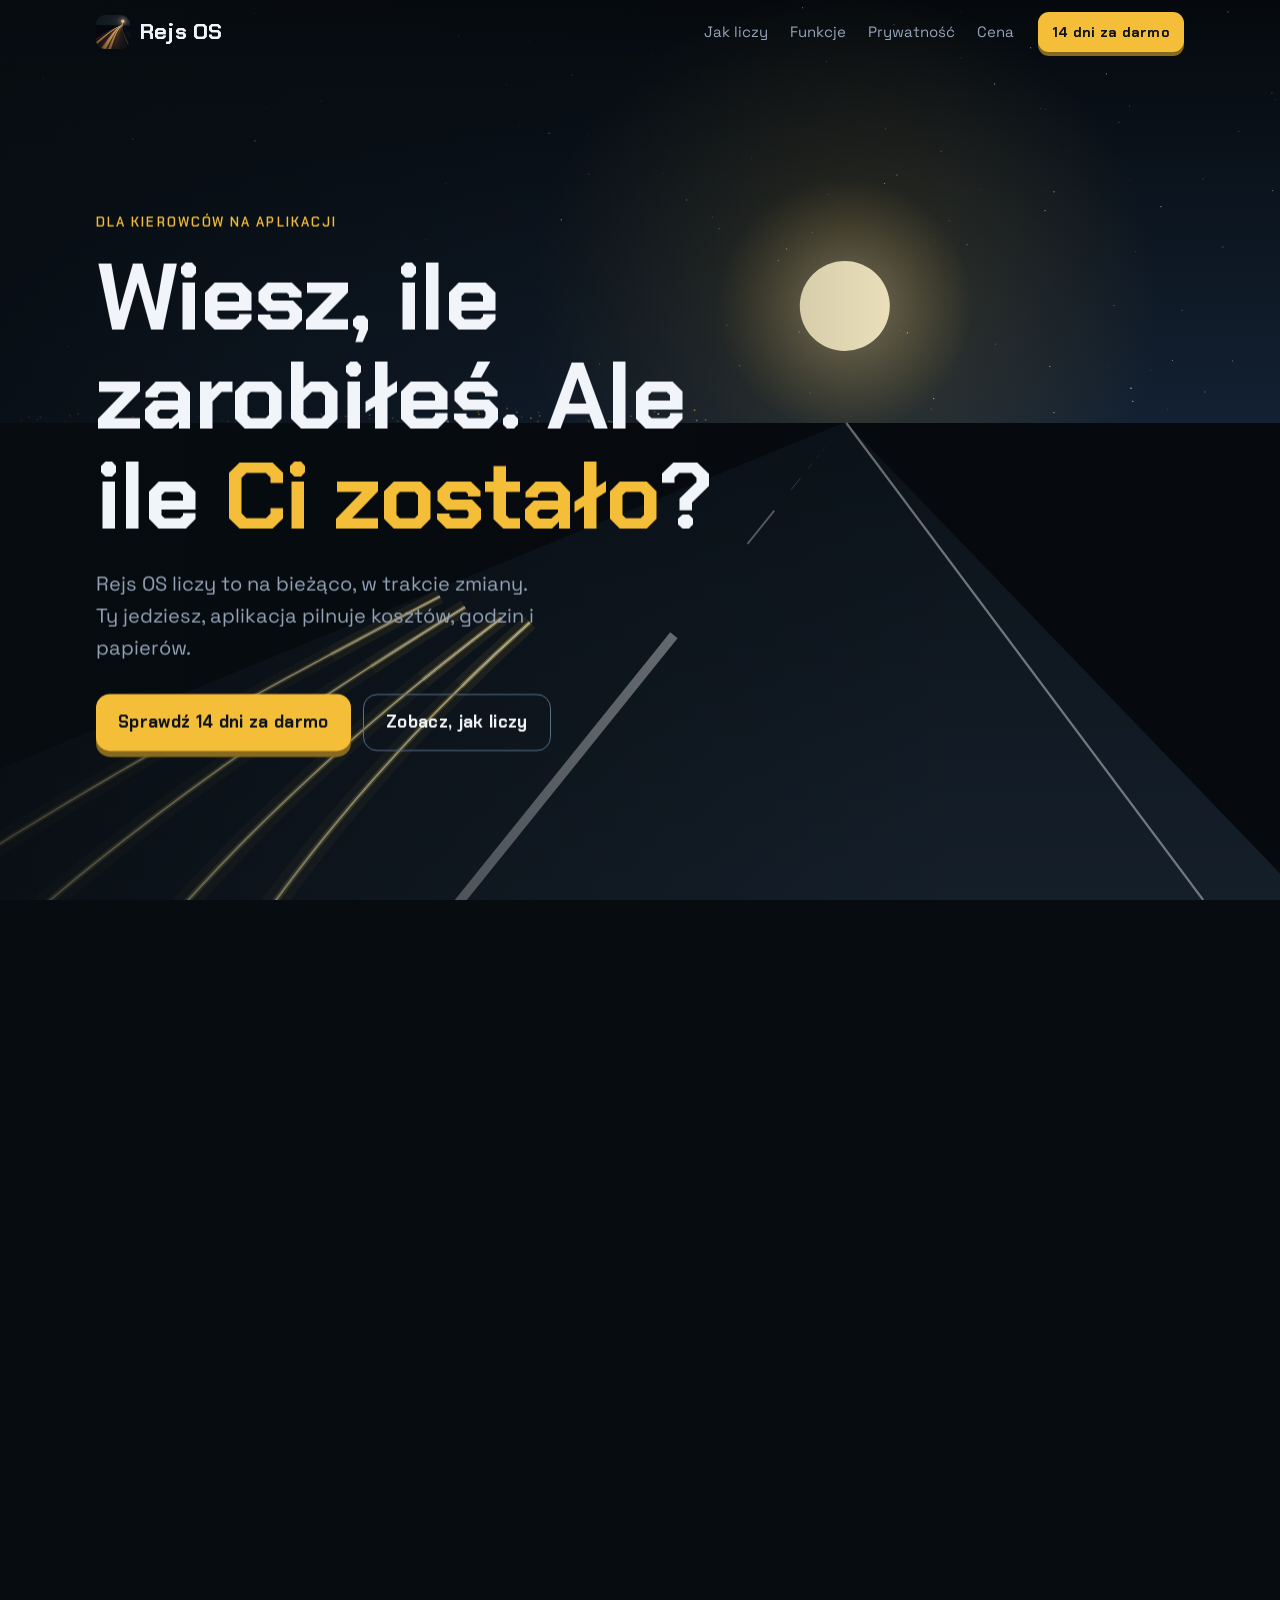
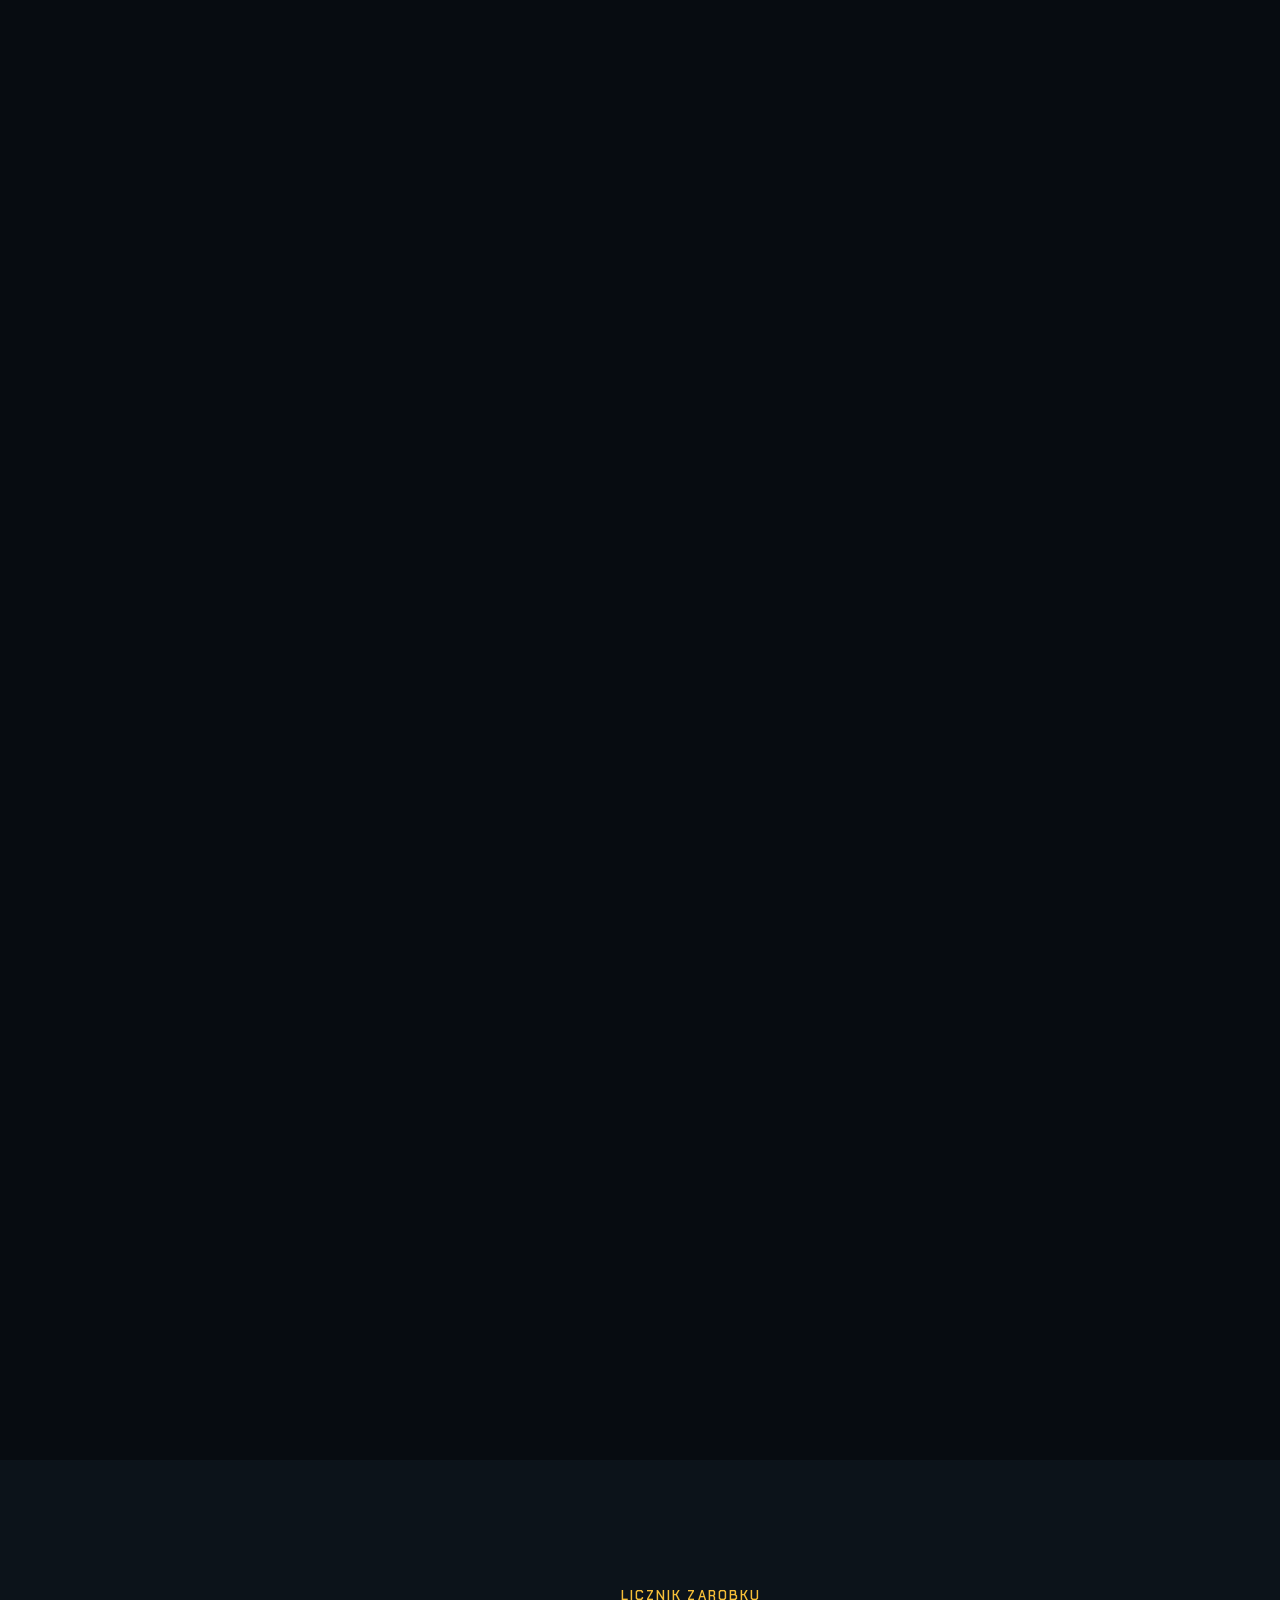
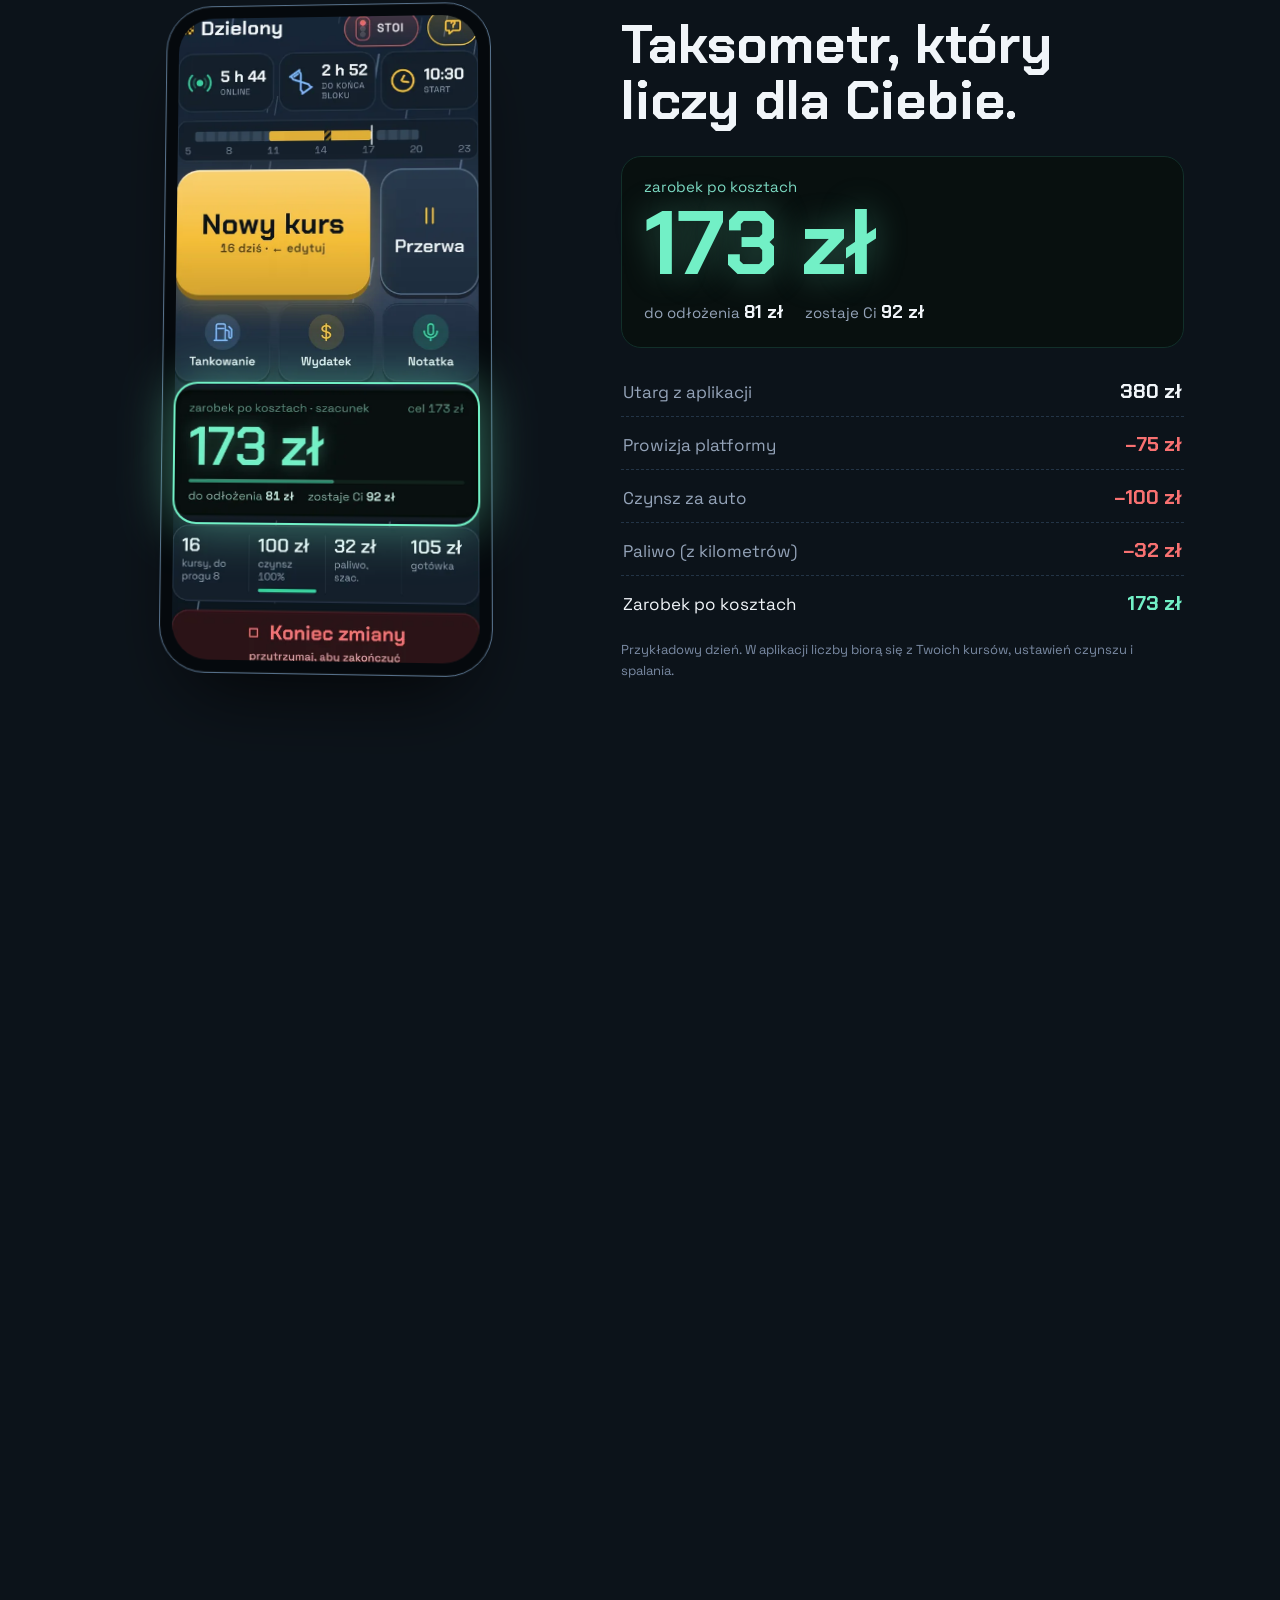
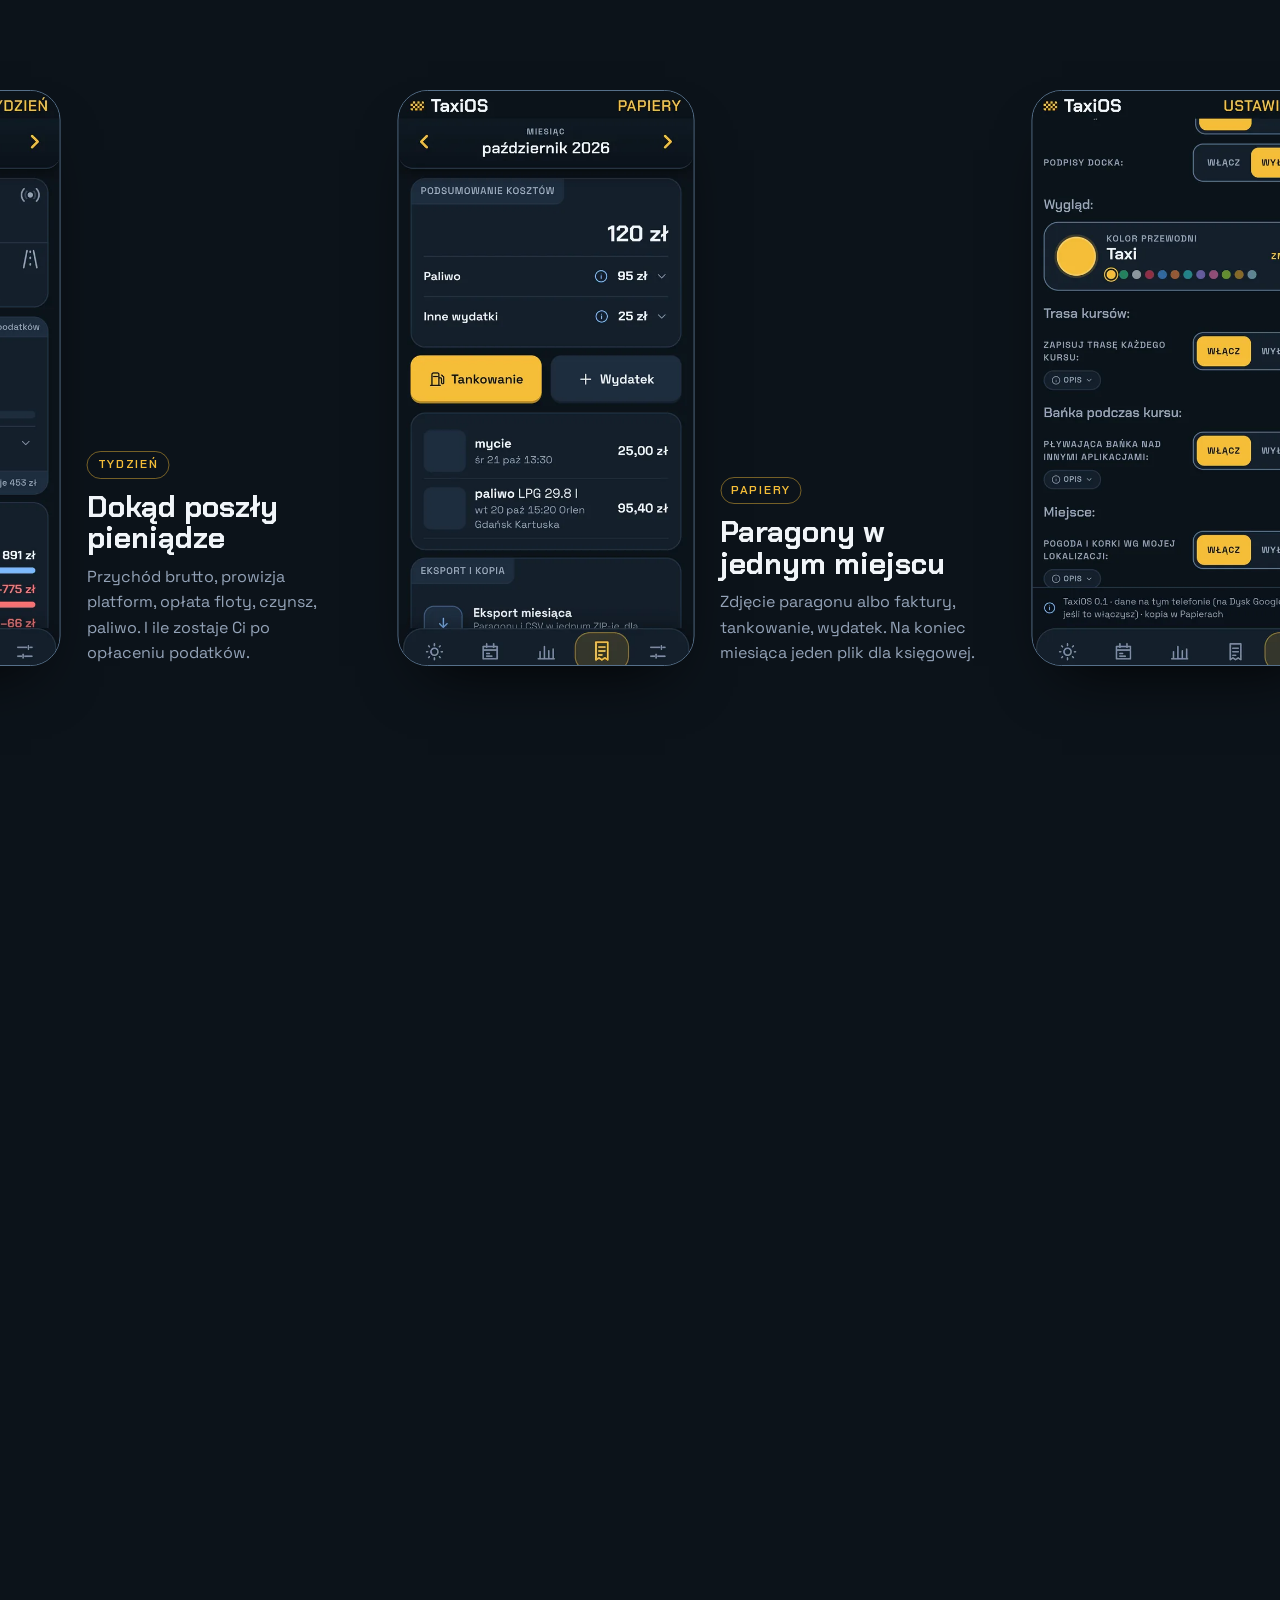
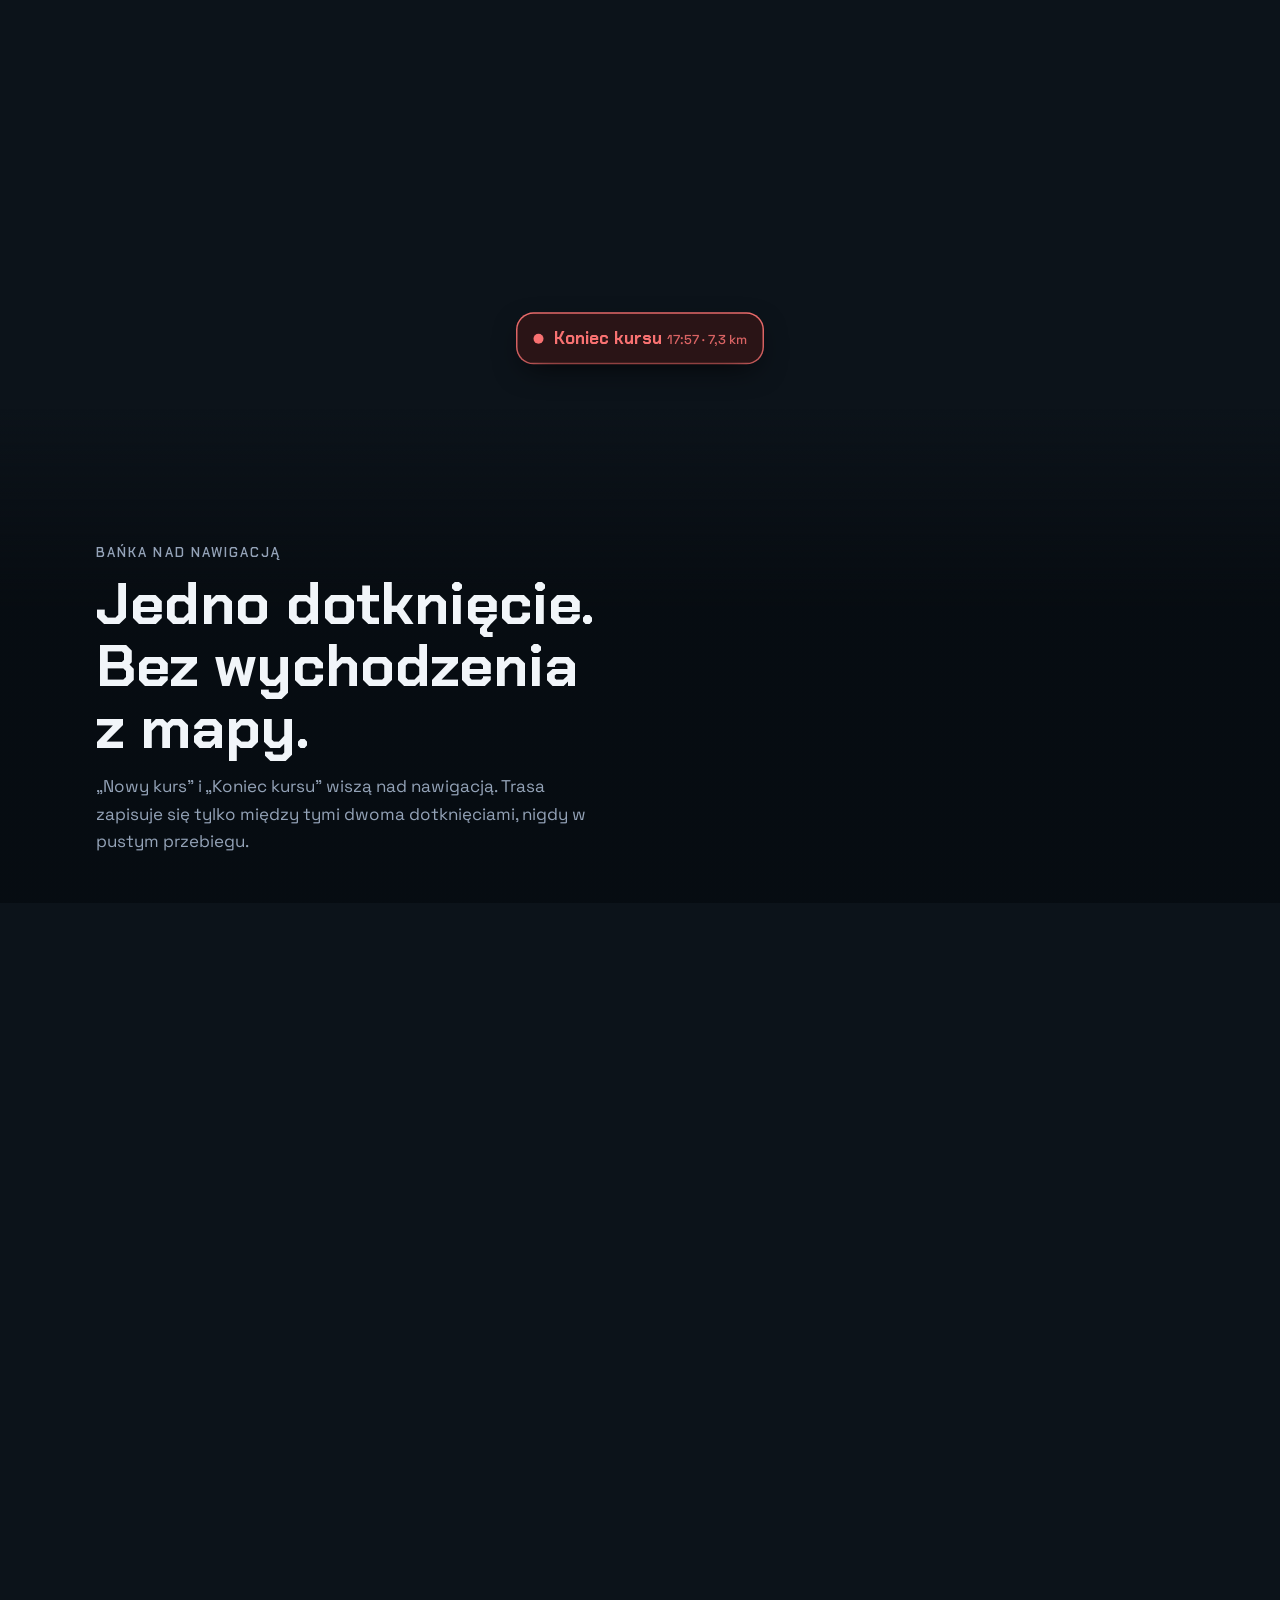
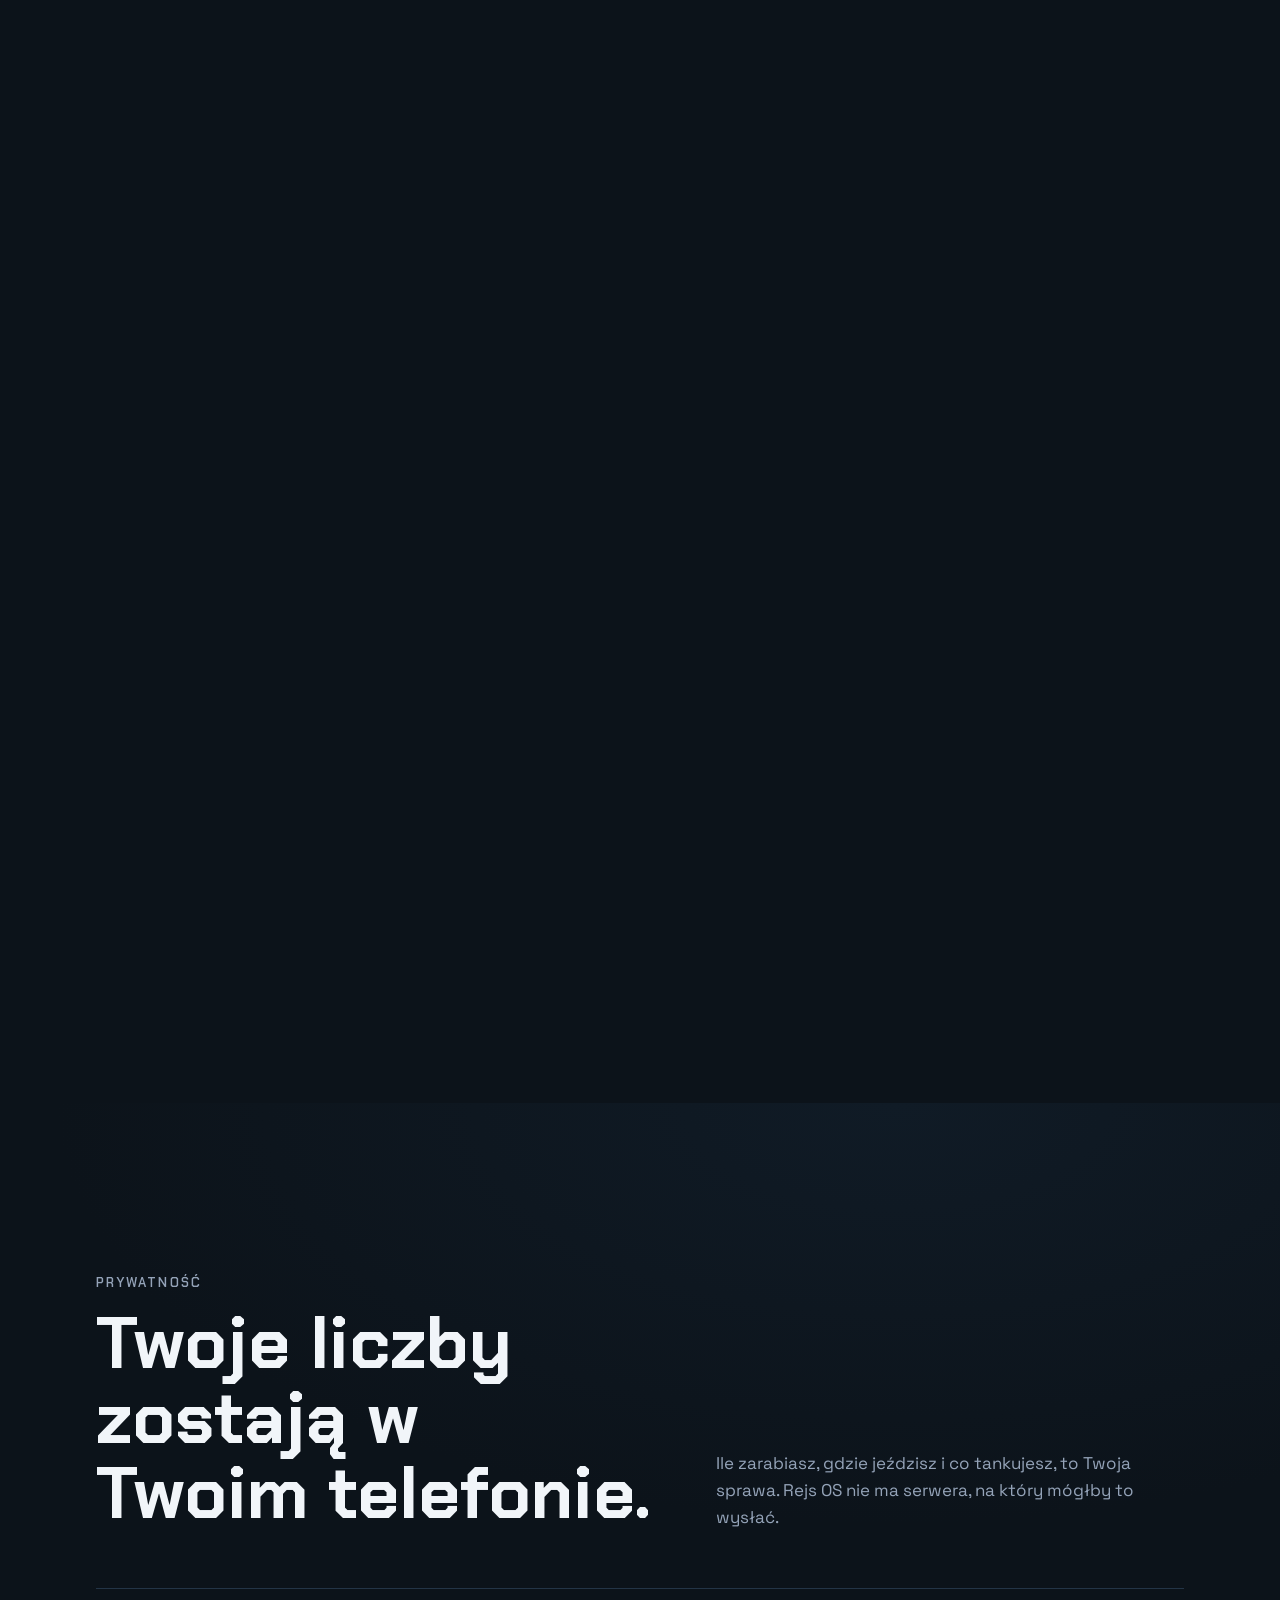
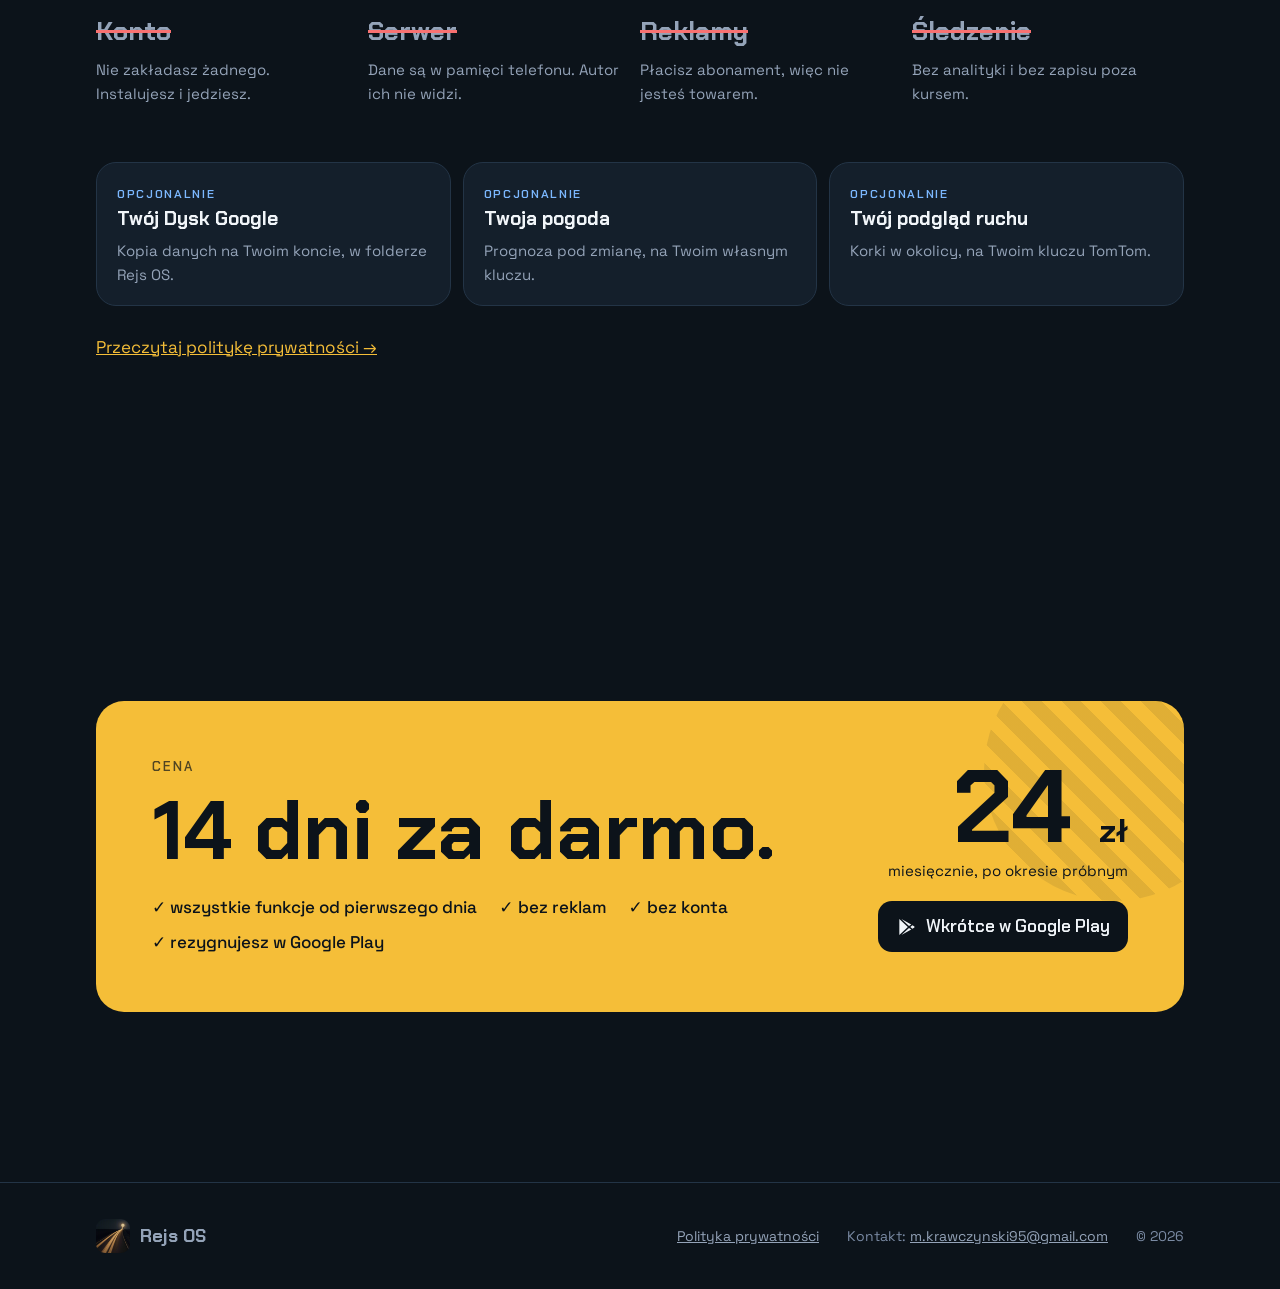
==== index.html @ 2c391b81 "Nazwa: TaxiOS → Rejs OS na stronie i w polityce prywatności (pakiet app.rejsos.notes) Co-Authored-By" ====
<!doctype html>
<html lang="pl">
<head>
  <meta charset="utf-8">
  <meta name="viewport" content="width=device-width, initial-scale=1, viewport-fit=cover">
  <title>Rejs OS — ile naprawdę zostaje kierowcy</title>
  <meta name="description" content="Rejs OS liczy na bieżąco, ile zostaje kierowcy taxi na aplikacji po prowizji, czynszu, paliwie i ZUS. Grafik, papiery i bańka nad nawigacją. Dane zostają na Twoim telefonie.">
  <meta name="theme-color" content="#0c131a">
  <meta property="og:title" content="Rejs OS — ile naprawdę zostaje kierowcy">
  <meta property="og:description" content="Zarobek po kosztach, godziny, czynsz i papiery. Prywatnie, na Twoim telefonie.">
  <meta property="og:image" content="img/icon-512.webp">
  <link rel="icon" href="img/favicon.png" type="image/png">
  <link rel="apple-touch-icon" href="img/icon-180.png">
  <link rel="preconnect" href="https://fonts.googleapis.com">
  <link rel="preconnect" href="https://fonts.gstatic.com" crossorigin>
  <link href="https://fonts.googleapis.com/css2?family=Chakra+Petch:wght@500;600;700&family=Space+Grotesk:wght@400;500;700&display=swap" rel="stylesheet">
  <link rel="stylesheet" href="style.css">
  <script>document.documentElement.classList.add('js'); if (matchMedia('(prefers-reduced-motion: reduce)').matches) document.documentElement.classList.add('rm');</script>
</head>
<body>
  <header class="top" id="top">
    <div class="wrap">
      <a class="brand" href="./"><img src="img/favicon.png" alt="" width="34" height="34">Rejs OS</a>
      <nav aria-label="Sekcje strony">
        <a href="#licznik">Jak liczy</a>
        <a href="#funkcje">Funkcje</a>
        <a href="#prywatnosc">Prywatność</a>
        <a href="#cena">Cena</a>
      </nav>
      <a class="btn small" href="#cena">14 dni za darmo</a>
    </div>
  </header>

  <main>
    <!-- 1. Jazda: nocna droga do księżyca, przewijanie = jazda -->
    <section id="jazda" class="scrolly" data-scene="hero" aria-label="Wstęp">
      <div class="sticky">
        <canvas aria-hidden="true"></canvas>

        <div class="layer" data-range="0 0.24" data-first>
          <div class="wrap">
            <p class="eyebrow">Dla kierowców na aplikacji</p>
            <h1 class="hero-title" style="margin-top:14px">Wiesz, ile zarobiłeś. Ale ile <em>Ci zostało</em>?</h1>
            <p class="hero-sub">Rejs OS liczy to na bieżąco, w trakcie zmiany. Ty jedziesz, aplikacja pilnuje kosztów, godzin i papierów.</p>
            <div class="hero-cta">
              <a class="btn" href="#cena">Sprawdź 14 dni za darmo</a>
              <a class="btn ghost" href="#licznik">Zobacz, jak liczy</a>
            </div>
          </div>
        </div>

        <div class="layer" data-range="0.3 0.62" aria-hidden="true">
          <div class="wrap">
            <p class="costs">
              <span data-k="0">Po <b>prowizji</b>.</span>
              <span data-k="1">Po <b>czynszu</b>.</span>
              <span data-k="2">Po <b>paliwie</b>.</span>
              <span data-k="3">Po <b>ZUS</b>.</span>
            </p>
          </div>
        </div>

        <div class="layer" data-range="0.7 1.2">
          <div class="wrap">
            <p class="eyebrow">Rejs OS</p>
            <h2 class="reveal-title" style="margin-top:14px">Jedna liczba, która się liczy: <em>ile zostaje Tobie.</em></h2>
          </div>
        </div>

        <div class="hero-hint" data-range="-1 0.08" data-first><span>Przewiń i jedź</span><i></i></div>
      </div>
    </section>

    <!-- 2. Licznik: od utargu do „zostaje Ci” -->
    <section id="licznik" class="scrolly" data-scene="meter">
      <div class="sticky">
        <div class="wrap grid">
          <div class="phone" aria-hidden="true">
            <div class="screen"><img src="img/01-dzis-zmiana.webp" alt="" width="540" height="1050" loading="lazy"></div>
            <div class="glow"></div>
          </div>
          <div class="ledger">
            <p class="eyebrow">Licznik zarobku</p>
            <h2>Taksometr, który liczy dla Ciebie.</h2>
            <div class="meter" aria-live="off">
              <div class="lbl" id="meter-lbl">utarg z aplikacji</div>
              <div class="big" id="meter-big">380 zł</div>
              <div class="split" id="meter-split" hidden><span>do odłożenia <b>81 zł</b></span><span>zostaje Ci <b>92 zł</b></span></div>
            </div>
            <ul class="lines">
              <li data-at="0.04"><span>Utarg z aplikacji</span><b>380 zł</b></li>
              <li data-at="0.2" class="minus"><span>Prowizja platformy</span><b>−75 zł</b></li>
              <li data-at="0.36" class="minus"><span>Czynsz za auto</span><b>−100 zł</b></li>
              <li data-at="0.52" class="minus"><span>Paliwo (z kilometrów)</span><b>−32 zł</b></li>
              <li data-at="0.68" class="total"><span>Zarobek po kosztach</span><b>173 zł</b></li>
            </ul>
            <p class="note-ex">Przykładowy dzień. W aplikacji liczby biorą się z Twoich kursów, ustawień czynszu i spalania.</p>
          </div>
        </div>
      </div>
    </section>

    <!-- 3. Funkcje: przewijanie w bok -->
    <section id="funkcje" class="scrolly" data-scene="track">
      <div class="sticky">
        <div class="track">
          <div class="intro">
            <p class="eyebrow">Cały tydzień w kieszeni</p>
            <h2>Zmiana, grafik, papiery. Bez Excela.</h2>
            <p>Duże przyciski, jedna liczba na kafel, ciemny ekran, który nie oślepia nocą. Czytelne w uchwycie w sekundę.</p>
            <p class="arrow">Przewijaj →</p>
          </div>

          <article class="card">
            <div class="shot"><img src="img/02-podsumowanie-dnia.webp" alt="Ekran Podsumowanie dnia: 5:45 h online, 16 kursów, 148 km, zarobek po kosztach 185 zł" width="540" height="1050" loading="lazy"></div>
            <div class="txt">
              <span class="tag">Po zmianie</span>
              <h3>Podsumowanie dnia</h3>
              <p>Godziny online, kursy, kilometry i zarobek po kosztach. Od razu widzisz, ile odłożyć na ZUS i podatek. Asystent może Ci to przeczytać.</p>
            </div>
          </article>

          <article class="card">
            <div class="shot"><img src="img/03-grafik-tygodnia.webp" alt="Ekran Grafik: cel 40,5 godziny online w tygodniu, rozkład zmian" width="540" height="1050" loading="lazy"></div>
            <div class="txt">
              <span class="tag">Plan</span>
              <h3>Grafik pod cel</h3>
              <p>Ustaw, ile godzin online chcesz w tygodniu. Rejs OS ułoży zmiany i przypomni o nich, zanim ruszysz.</p>
            </div>
          </article>

          <article class="card">
            <div class="shot"><img src="img/04-tydzien-finanse.webp" alt="Ekran Tydzień: 4 zmiany, 32 h online, 107 kursów, 796 km, zostaje 585 zł" width="540" height="1050" loading="lazy"></div>
            <div class="txt">
              <span class="tag">Tydzień</span>
              <h3>Dokąd poszły pieniądze</h3>
              <p>Przychód brutto, prowizja platform, opłata floty, czynsz, paliwo. I ile zostaje Ci po opłaceniu podatków.</p>
            </div>
          </article>

          <article class="card">
            <div class="shot"><img src="img/05-papiery.webp" alt="Ekran Papiery: koszty miesiąca, tankowanie i wydatki, eksport miesiąca" width="540" height="1050" loading="lazy"></div>
            <div class="txt">
              <span class="tag">Papiery</span>
              <h3>Paragony w jednym miejscu</h3>
              <p>Zdjęcie paragonu albo faktury, tankowanie, wydatek. Na koniec miesiąca jeden plik dla księgowej.</p>
            </div>
          </article>

          <article class="card">
            <div class="shot"><img src="img/06-ustawienia-kolor.webp" alt="Ekran Ustawienia: wybór koloru przewodniego i opcje trasy" width="540" height="1050" loading="lazy"></div>
            <div class="txt">
              <span class="tag">Twoje auto</span>
              <h3>Ustawione pod Ciebie</h3>
              <p>Kolor przewodni, czynsz, platformy, cel dnia. Każda opcja ma opis, co robi.</p>
            </div>
          </article>
        </div>
      </div>
    </section>

    <!-- 4. Bańka nad nawigacją -->
    <section id="banka" class="scrolly" data-scene="bubble">
      <div class="sticky">
        <canvas aria-hidden="true"></canvas>
        <div class="bubble" id="bubble" aria-hidden="true"><i></i><span id="bubble-t">Nowy kurs</span></div>
        <div class="copy">
          <div class="wrap">
            <p class="eyebrow">Bańka nad nawigacją</p>
            <h2>Jedno dotknięcie. Bez wychodzenia z mapy.</h2>
            <p>„Nowy kurs” i „Koniec kursu” wiszą nad nawigacją. Trasa zapisuje się tylko między tymi dwoma dotknięciami, nigdy w pustym przebiegu.</p>
          </div>
        </div>
      </div>
    </section>

    <!-- 5. Prywatność -->
    <section id="prywatnosc" class="band">
      <div class="wrap">
        <div class="head">
          <div>
            <p class="eyebrow">Prywatność</p>
            <h2>Twoje liczby zostają w Twoim telefonie.</h2>
          </div>
          <p>Ile zarabiasz, gdzie jeździsz i co tankujesz, to Twoja sprawa. Rejs OS nie ma serwera, na który mógłby to wysłać.</p>
        </div>
        <div class="nos">
          <div><b><s>Konto</s></b><span>Nie zakładasz żadnego. Instalujesz i jedziesz.</span></div>
          <div><b><s>Serwer</s></b><span>Dane są w pamięci telefonu. Autor ich nie widzi.</span></div>
          <div><b><s>Reklamy</s></b><span>Płacisz abonament, więc nie jesteś towarem.</span></div>
          <div><b><s>Śledzenie</s></b><span>Bez analityki i bez zapisu poza kursem.</span></div>
        </div>
        <div class="yours">
          <div><span class="k">Opcjonalnie</span><b>Twój Dysk Google</b><span>Kopia danych na Twoim koncie, w folderze Rejs OS.</span></div>
          <div><span class="k">Opcjonalnie</span><b>Twoja pogoda</b><span>Prognoza pod zmianę, na Twoim własnym kluczu.</span></div>
          <div><span class="k">Opcjonalnie</span><b>Twój podgląd ruchu</b><span>Korki w okolicy, na Twoim kluczu TomTom.</span></div>
        </div>
        <p class="more"><a href="polityka-prywatnosci.html">Przeczytaj politykę prywatności →</a></p>
      </div>
    </section>

    <!-- 6. Cena -->
    <section id="cena" class="band">
      <div class="wrap">
        <div class="ticket">
          <div>
            <p class="eyebrow">Cena</p>
            <h2>14 dni za darmo.</h2>
            <ul>
              <li>wszystkie funkcje od pierwszego dnia</li>
              <li>bez reklam</li>
              <li>bez konta</li>
              <li>rezygnujesz w Google Play</li>
            </ul>
          </div>
          <div class="price">
            <div class="p num">24 <small>zł</small></div>
            <div class="s">miesięcznie, po okresie próbnym</div>
            <span class="store" aria-disabled="true"><svg viewBox="0 0 24 24" fill="currentColor" aria-hidden="true"><path d="M4 2.5v19l10.2-9.5zM15.6 13.3 6.5 21.7l11.8-6.8zM18.3 9.1 6.5 2.3l9.1 8.4zM19.6 9.9l-2.4 2.1 2.4 2.1 2.1-1.2c.6-.4.6-1.4 0-1.8z"/></svg>Wkrótce w Google Play</span>
          </div>
        </div>
      </div>
    </section>
  </main>

  <footer class="foot" id="kontakt">
    <div class="wrap">
      <a class="brand" href="./"><img src="img/favicon.png" alt="" width="28" height="28">Rejs OS</a>
      <a href="polityka-prywatnosci.html">Polityka prywatności</a>
      <span>Kontakt: <a href="mailto:m.krawczynski95@gmail.com">m.krawczynski95@gmail.com</a></span>
      <span>© 2026</span>
    </div>
  </footer>

  <script src="main.js" defer></script>
</body>
</html>
---- style.css ----
/* Układ: nocna jazda. Sekcje „przypięte” (sticky) i sterowane przewijaniem, jedna kolumna treści 1120 px.
   Kolory i kroje z systemu aplikacji (DESIGN.md w repo Rejs OS). Strona celowo tylko ciemna. */
:root {
  --bg: #0c131a;
  --bg-deep: #070c11;
  --surface: #141f2b;
  --surface-2: #1d2c3d;
  --line: #233446;
  --line-strong: #56708a;
  --text: #f1f5f9;
  --muted: #94a3b8;
  --faint: #7a8aa3;
  --sign: #f5be38;
  --sign-ink: #0c131a;
  --meter: #72f0c6;
  --meter-bg: #08100f;
  --green: #34d399;
  --red: #f87171;
  --blue: #7cb8ff;
  --display: 'Chakra Petch', 'Barlow Condensed', system-ui, sans-serif;
  --body: 'Space Grotesk', system-ui, sans-serif;
  --radius: 20px;
  --max: 1120px;
  --gutter-l: max(16px, env(safe-area-inset-left, 0px));
  --gutter-r: max(16px, env(safe-area-inset-right, 0px));
  color-scheme: dark;
}

* { box-sizing: border-box; }
html { -webkit-text-size-adjust: 100%; }
body {
  margin: 0;
  background: var(--bg);
  color: var(--text);
  font-family: var(--body);
  font-size: 17px;
  line-height: 1.6;
  overflow-x: hidden;
  overflow-x: clip;
}
img { max-width: 100%; display: block; }
[hidden] { display: none !important; }
a { color: var(--sign); }
:focus-visible { outline: 2px solid var(--sign); outline-offset: 3px; border-radius: 6px; }
h1, h2, h3 { font-family: var(--display); line-height: 1.05; text-wrap: balance; margin: 0; }
p { margin: 0; }
.wrap { max-width: var(--max); margin: 0 auto; padding-left: var(--gutter-l); padding-right: var(--gutter-r); }
.eyebrow {
  font-family: var(--display); font-weight: 600; font-size: 13px;
  letter-spacing: 0.16em; text-transform: uppercase; color: var(--sign);
}
.num { font-variant-numeric: tabular-nums; }

/* ---------- Nagłówek ---------- */
body::before { content: ""; position: fixed; inset: 0 0 auto; height: env(safe-area-inset-top, 0px); z-index: 60; background: var(--bg); }
.top {
  position: fixed; top: env(safe-area-inset-top, 0px); left: 0; right: 0; z-index: 50;
  transition: background .3s, border-color .3s;
  border-bottom: 1px solid transparent;
}
.top.solid { background: color-mix(in srgb, var(--bg) 88%, transparent); backdrop-filter: blur(12px); -webkit-backdrop-filter: blur(12px); border-color: var(--line); }
.top .wrap { display: flex; align-items: center; gap: 24px; height: 64px; }
.brand { display: flex; align-items: center; gap: 10px; color: var(--text); text-decoration: none; font-family: var(--display); font-weight: 700; font-size: 22px; letter-spacing: 0.01em; }
.brand img { width: 34px; height: 34px; border-radius: 9px; }
.top nav { display: flex; gap: 22px; margin-left: auto; }
.top nav a { color: var(--muted); text-decoration: none; font-size: 15px; }
.top nav a:hover { color: var(--text); }
.btn {
  display: inline-flex; align-items: center; gap: 10px;
  font-family: var(--display); font-weight: 700; font-size: 17px; letter-spacing: 0.02em;
  background: var(--sign); color: var(--sign-ink); text-decoration: none;
  padding: 14px 22px; border-radius: 14px; border: 0;
  box-shadow: 0 6px 0 color-mix(in srgb, var(--sign) 55%, black);
  transition: transform .15s, box-shadow .15s;
}
.btn:hover { transform: translateY(2px); box-shadow: 0 4px 0 color-mix(in srgb, var(--sign) 55%, black); }
.btn.ghost { background: transparent; color: var(--text); border: 1.5px solid var(--line-strong); box-shadow: none; }
.btn.small { font-size: 14px; padding: 9px 14px; border-radius: 11px; box-shadow: 0 4px 0 color-mix(in srgb, var(--sign) 55%, black); }
.btn .play { width: 18px; height: 18px; }
@media (max-width: 760px) { .top nav { display: none; } .top .btn { margin-left: auto; } }

/* ---------- Silnik przewijania ---------- */
.scrolly { position: relative; }
.sticky { position: sticky; top: 0; height: 100vh; height: 100svh; overflow: hidden; }
.js [data-range] { opacity: var(--o, 0); transform: translateY(calc((1 - var(--o, 0)) * 24px)); will-change: opacity, transform; }
.js [data-range][data-first] { --o: 1; }

/* ---------- 1. Jazda (hero) ---------- */
#jazda { height: 340vh; background: var(--bg-deep); }
#jazda canvas { position: absolute; inset: 0; width: 100%; height: 100%; }
#jazda .layer {
  position: absolute; left: 0; right: 0; top: 0; bottom: 0;
  display: flex; flex-direction: column; justify-content: center;
  padding-top: 64px;
}
#jazda .layer .wrap { width: 100%; }
.hero-title { font-size: clamp(44px, 7.4vw, 104px); font-weight: 700; letter-spacing: -0.01em; max-width: 11ch; }
.hero-title em { font-style: normal; color: var(--sign); }
.hero-sub { margin-top: 22px; font-size: clamp(17px, 1.6vw, 20px); color: var(--muted); max-width: 34ch; }
.hero-cta { margin-top: 30px; display: flex; flex-wrap: wrap; gap: 12px; }
.hero-hint { position: absolute; left: 50%; bottom: calc(22px + env(safe-area-inset-bottom, 0px)); transform: translateX(-50%); color: var(--faint); font-size: 13px; letter-spacing: .14em; text-transform: uppercase; display: flex; flex-direction: column; align-items: center; gap: 8px; }
.hero-hint i { width: 1.5px; height: 34px; background: linear-gradient(var(--sign), transparent); animation: drip 1.8s ease-in-out infinite; }
@keyframes drip { 0% { transform: scaleY(0); transform-origin: top; } 50% { transform: scaleY(1); transform-origin: top; } 51% { transform-origin: bottom; } 100% { transform: scaleY(0); transform-origin: bottom; } }
.costs { display: flex; flex-direction: column; gap: 4px; font-size: clamp(38px, 6.4vw, 88px); font-weight: 700; }
.costs span { display: block; opacity: var(--o, 0); transform: translateX(calc((1 - var(--o, 0)) * -40px)); }
.costs span b { color: var(--sign); font-weight: 700; }
.reveal-title { font-size: clamp(40px, 6vw, 84px); max-width: 13ch; }
.reveal-title em { font-style: normal; color: var(--meter); }

/* ---------- 2. Licznik ---------- */
#licznik { height: 360vh; }
#licznik .sticky { display: flex; align-items: center; }
#licznik .grid { display: grid; grid-template-columns: minmax(0, 0.9fr) minmax(0, 1.1fr); gap: clamp(24px, 5vw, 72px); align-items: center; width: 100%; padding-top: 48px; }
.phone {
  --rot: -16deg;
  position: relative; width: min(330px, 100%); margin-inline: auto;
  aspect-ratio: 540 / 1100; max-height: 78vh; max-height: 78svh;
  border-radius: 46px; padding: 12px; background: #05090d;
  border: 1.5px solid var(--line-strong);
  box-shadow: 0 40px 80px -30px rgba(0,0,0,.8), inset 0 0 0 1px rgba(255,255,255,.04);
  transform: perspective(1400px) rotateY(var(--rot)) rotateX(4deg);
}
.phone .screen { position: relative; height: 100%; border-radius: 36px; overflow: hidden; background: var(--bg); }
.phone .screen img { width: 100%; height: 100%; object-fit: cover; object-position: top; }
.phone .glow { position: absolute; left: 4%; right: 4%; top: 57.5%; height: 20.5%; border-radius: 22px; box-shadow: 0 0 0 2px var(--meter), 0 0 50px 4px rgba(114,240,198,.45); opacity: var(--g, 0); }
.ledger h2 { font-size: clamp(32px, 4.2vw, 54px); margin-top: 10px; }
.meter {
  margin-top: 26px; background: var(--meter-bg); border: 1.5px solid #12302a; border-radius: var(--radius);
  padding: 18px 22px 20px;
}
.meter .lbl { font-size: 15px; color: color-mix(in srgb, var(--meter) 70%, var(--muted)); min-height: 1.6em; }
.meter .big { font-family: var(--display); font-weight: 700; font-size: clamp(56px, 7vw, 92px); line-height: 1; color: var(--text); font-variant-numeric: tabular-nums; transition: color .4s, text-shadow .4s; }
.meter .big.done { color: var(--meter); text-shadow: 0 0 34px rgba(114,240,198,.35); }
.meter .split { display: flex; gap: 22px; flex-wrap: wrap; margin-top: 10px; font-size: 15px; color: var(--muted); }
.meter .split b { color: var(--text); font-family: var(--display); font-size: 18px; }
.lines { list-style: none; margin: 18px 0 0; padding: 0; display: grid; gap: 2px; }
.lines li {
  display: flex; justify-content: space-between; gap: 16px; align-items: baseline;
  padding: 9px 2px; border-bottom: 1px dashed var(--line);
  opacity: .22; transition: opacity .35s, transform .35s; transform: translateX(-6px);
}
.lines li.on { opacity: 1; transform: none; }
.lines li span { color: var(--muted); }
.lines li b { font-family: var(--display); font-size: 20px; font-variant-numeric: tabular-nums; white-space: nowrap; }
.lines li.minus b { color: var(--red); }
.lines li.total { border-bottom: 0; }
.lines li.total b { color: var(--meter); }
.lines li.total span { color: var(--text); }
.note-ex { margin-top: 12px; font-size: 13px; color: var(--faint); }
@media (max-width: 760px) {
  #licznik .grid { grid-template-columns: 1fr; padding-top: 72px; }
  #licznik .phone { display: none; }
  .meter .big { font-size: 60px; }
  .lines li { padding: 6px 2px; }
  .lines li b { font-size: 17px; }
}

/* ---------- 3. Funkcje (poziomo) ---------- */
#funkcje .sticky { display: flex; align-items: center; }
.track { display: flex; gap: clamp(28px, 4vw, 64px); align-items: center; padding-left: var(--gutter-l); padding-right: 12vw; will-change: transform; padding-top: 56px; }
.intro { flex: 0 0 auto; width: min(420px, 82vw); padding-left: max(0px, calc((100vw - var(--max)) / 2)); box-sizing: content-box; }
.intro h2 { font-size: clamp(40px, 5vw, 68px); margin-top: 12px; }
.intro p { margin-top: 18px; color: var(--muted); max-width: 32ch; }
.intro .arrow { margin-top: 26px; color: var(--sign); font-family: var(--display); font-weight: 600; letter-spacing: .1em; text-transform: uppercase; font-size: 13px; }
.card { flex: 0 0 auto; display: grid; grid-template-columns: auto minmax(0, 260px); gap: 26px; align-items: end; }
.card .shot { height: min(64vh, 600px); height: min(64svh, calc(100svh - 170px), 600px); aspect-ratio: 540 / 1050; border-radius: 30px; border: 1.5px solid var(--line-strong); overflow: hidden; background: var(--bg); box-shadow: 0 30px 60px -30px rgba(0,0,0,.9); }
.card .shot img { width: 100%; height: 100%; object-fit: cover; }
.card h3 { font-size: 30px; }
.card p { margin-top: 10px; color: var(--muted); font-size: 16px; }
.card .tag { display: inline-block; margin-bottom: 12px; font-size: 12px; letter-spacing: .14em; text-transform: uppercase; color: var(--sign); border: 1px solid color-mix(in srgb, var(--sign) 45%, transparent); padding: 3px 10px; border-radius: 99px; font-family: var(--display); font-weight: 600; }
@media (max-width: 760px) {
  .card { grid-template-columns: 1fr; gap: 14px; align-items: start; }
  .card .shot { height: min(calc(100vh - 330px), 460px); height: min(calc(100svh - 330px), 460px); }
  .track { padding-top: 64px; }
  .card .tag { margin-bottom: 8px; }
  .card .txt { width: min(300px, 78vw); }
  .card h3 { font-size: 24px; }
  .card p { font-size: 15px; line-height: 1.5; margin-top: 6px; }
}

/* ---------- 4. Bańka ---------- */
#banka { height: 300vh; }
#banka canvas { position: absolute; inset: 0; width: 100%; height: 100%; }
#banka .copy { position: absolute; left: 0; right: 0; bottom: 0; padding-bottom: calc(48px + env(safe-area-inset-bottom, 0px)); background: linear-gradient(transparent, rgba(7,12,17,.92) 40%); padding-top: 120px; }
#banka h2 { font-size: clamp(36px, 4.6vw, 64px); margin-top: 10px; max-width: 14ch; }
#banka .copy p { margin-top: 14px; color: var(--muted); max-width: 46ch; }
.bubble {
  position: absolute; z-index: 2; left: var(--bx, 60%); top: var(--by, 30%);
  transform: translate(-50%, -100%) translateY(-18px);
  display: flex; align-items: center; gap: 10px;
  font-family: var(--display); font-weight: 700; font-size: 17px; white-space: nowrap;
  padding: 11px 16px; border-radius: 16px;
  background: var(--sign); color: var(--sign-ink);
  box-shadow: 0 10px 30px -8px rgba(0,0,0,.8), 0 0 0 6px rgba(245,190,56,.18);
  transition: background .3s, color .3s, box-shadow .3s;
}
.bubble i { width: 10px; height: 10px; border-radius: 3px; background: currentColor; }
.bubble.live { background: #2a1416; color: var(--red); box-shadow: 0 10px 30px -8px rgba(0,0,0,.8), 0 0 0 1.5px var(--red); }
.bubble.live i { border-radius: 50%; animation: blink 1.2s steps(2) infinite; }
.bubble.saved { background: var(--surface-2); color: var(--meter); box-shadow: 0 10px 30px -8px rgba(0,0,0,.8), 0 0 0 1.5px var(--meter); }
.bubble.saved i { border-radius: 50%; }
.bubble small { font-family: var(--body); font-weight: 500; font-size: 13px; opacity: .85; }
@keyframes blink { 50% { opacity: .2; } }

/* ---------- 5. Prywatność ---------- */
.band { padding-block: clamp(90px, 14vw, 170px); }
#prywatnosc { background: radial-gradient(1200px 600px at 70% 0%, #101b26, var(--bg) 70%); }
#prywatnosc .head { display: grid; grid-template-columns: minmax(0, 1.1fr) minmax(0, 0.9fr); gap: 48px; align-items: end; }
#prywatnosc h2 { font-size: clamp(40px, 5.6vw, 76px); margin-top: 12px; }
#prywatnosc .head p { color: var(--muted); }
.nos { margin-top: 56px; display: grid; grid-template-columns: repeat(4, minmax(0, 1fr)); border-top: 1.5px solid var(--line); }
.nos div { padding: 22px 18px 0 0; }
.nos b { display: block; font-family: var(--display); font-size: 26px; }
.nos b s { text-decoration-color: var(--red); text-decoration-thickness: 3px; color: var(--muted); }
.nos span { display: block; margin-top: 6px; color: var(--muted); font-size: 15px; }
.yours { margin-top: 56px; display: grid; grid-template-columns: repeat(3, minmax(0, 1fr)); gap: 12px; }
.yours div { background: var(--surface); border: 1.5px solid var(--line); border-radius: var(--radius); padding: 18px 20px; }
.yours b { font-family: var(--display); font-size: 19px; }
.yours span { display: block; margin-top: 4px; font-size: 15px; color: var(--muted); }
.yours .k { font-size: 12px; letter-spacing: .14em; text-transform: uppercase; color: var(--blue); font-family: var(--display); font-weight: 600; }
.more { margin-top: 28px; }
@media (max-width: 860px) {
  #prywatnosc .head { grid-template-columns: 1fr; gap: 18px; }
  .nos { grid-template-columns: repeat(2, minmax(0, 1fr)); }
  .yours { grid-template-columns: 1fr; }
}

/* ---------- 6. Cena ---------- */
#cena .ticket {
  position: relative; display: grid; grid-template-columns: minmax(0, 1fr) auto; gap: 40px; align-items: center;
  background: var(--sign); color: var(--sign-ink); border-radius: 28px; padding: clamp(28px, 5vw, 56px);
  overflow: hidden;
}
#cena .ticket::after { content: ""; position: absolute; right: -60px; top: -60px; width: 260px; height: 260px; background: repeating-linear-gradient(45deg, rgba(12,19,26,.09) 0 14px, transparent 14px 28px); border-radius: 50%; }
#cena .eyebrow { color: var(--sign-ink); opacity: .7; }
#cena h2 { font-size: clamp(44px, 6.4vw, 92px); margin-top: 10px; }
#cena ul { margin: 20px 0 0; padding: 0; list-style: none; display: flex; flex-wrap: wrap; gap: 8px 22px; font-weight: 500; }
#cena li::before { content: "✓ "; font-weight: 700; }
.price { text-align: right; position: relative; z-index: 1; }
.price .p { font-family: var(--display); font-weight: 700; font-size: clamp(64px, 8vw, 110px); line-height: .9; }
.price .p small { font-size: .32em; }
.price .s { font-size: 15px; margin-top: 6px; }
.store { margin-top: 18px; display: inline-flex; align-items: center; gap: 10px; background: var(--sign-ink); color: var(--text); padding: 12px 18px; border-radius: 14px; font-family: var(--display); font-weight: 600; text-decoration: none; }
.store svg { width: 20px; height: 20px; }
@media (max-width: 760px) {
  #cena .ticket { grid-template-columns: 1fr; gap: 24px; }
  .price { text-align: left; }
}

/* ---------- Stopka ---------- */
.foot { border-top: 1.5px solid var(--line); padding-block: 36px calc(36px + env(safe-area-inset-bottom, 0px)); color: var(--faint); font-size: 14px; }
.foot .wrap { display: flex; flex-wrap: wrap; gap: 12px 28px; align-items: center; }
.foot a { color: var(--muted); }
.foot .brand { font-size: 18px; margin-right: auto; }

/* ---------- Polityka prywatności (dokument) ---------- */
.doc { max-width: 760px; margin: 0 auto; padding-block: 120px 80px; padding-left: var(--gutter-l); padding-right: var(--gutter-r); }
.doc h1 { font-size: clamp(34px, 5vw, 52px); }
.doc h2 { font-size: 26px; margin: 48px 0 12px; color: var(--text); }
.doc p, .doc li { color: #cfd8e3; }
.doc p + p { margin-top: 12px; }
.doc .meta { margin-top: 14px; color: var(--muted); font-size: 15px; }
.doc .toc { margin-top: 28px; background: var(--surface); border: 1.5px solid var(--line); border-radius: var(--radius); padding: 18px 22px; }
.doc .toc ol { margin: 8px 0 0; padding-left: 22px; columns: 2; column-gap: 32px; }
.doc .note { background: var(--surface); border-left: 3px solid var(--sign); border-radius: 0 14px 14px 0; padding: 14px 18px; margin: 16px 0; }
.doc ul, .doc ol { padding-left: 22px; }
.doc li { margin: 6px 0; }
.doc code { font-size: .9em; background: var(--surface-2); padding: 1px 6px; border-radius: 6px; }
.doc .tbl { overflow-x: auto; margin: 16px 0; }
.doc table { border-collapse: collapse; width: 100%; font-size: 15px; min-width: 520px; }
.doc th, .doc td { text-align: left; vertical-align: top; padding: 10px 12px; border-bottom: 1px solid var(--line); }
.doc th { font-family: var(--display); color: var(--muted); font-weight: 600; letter-spacing: .04em; }
@media (max-width: 640px) { .doc .toc ol { columns: 1; } }

/* ---------- Mniej ruchu ---------- */
@media (prefers-reduced-motion: reduce) {
  * { animation: none !important; transition: none !important; }
}
.rm #jazda, .rm #licznik, .rm #banka { height: auto; }
.rm .sticky { position: relative; height: auto; min-height: 100svh; }
.rm #funkcje .sticky { min-height: 0; overflow-x: auto; padding-block: 60px; }
.rm #funkcje { height: auto !important; }
.rm .track { transform: none !important; }
.rm #jazda .layer { position: relative; min-height: 70svh; }
.rm [data-range], .rm .costs span { --o: 1 !important; }
.rm .lines li { opacity: 1; transform: none; }
.rm .hero-hint { display: none; }
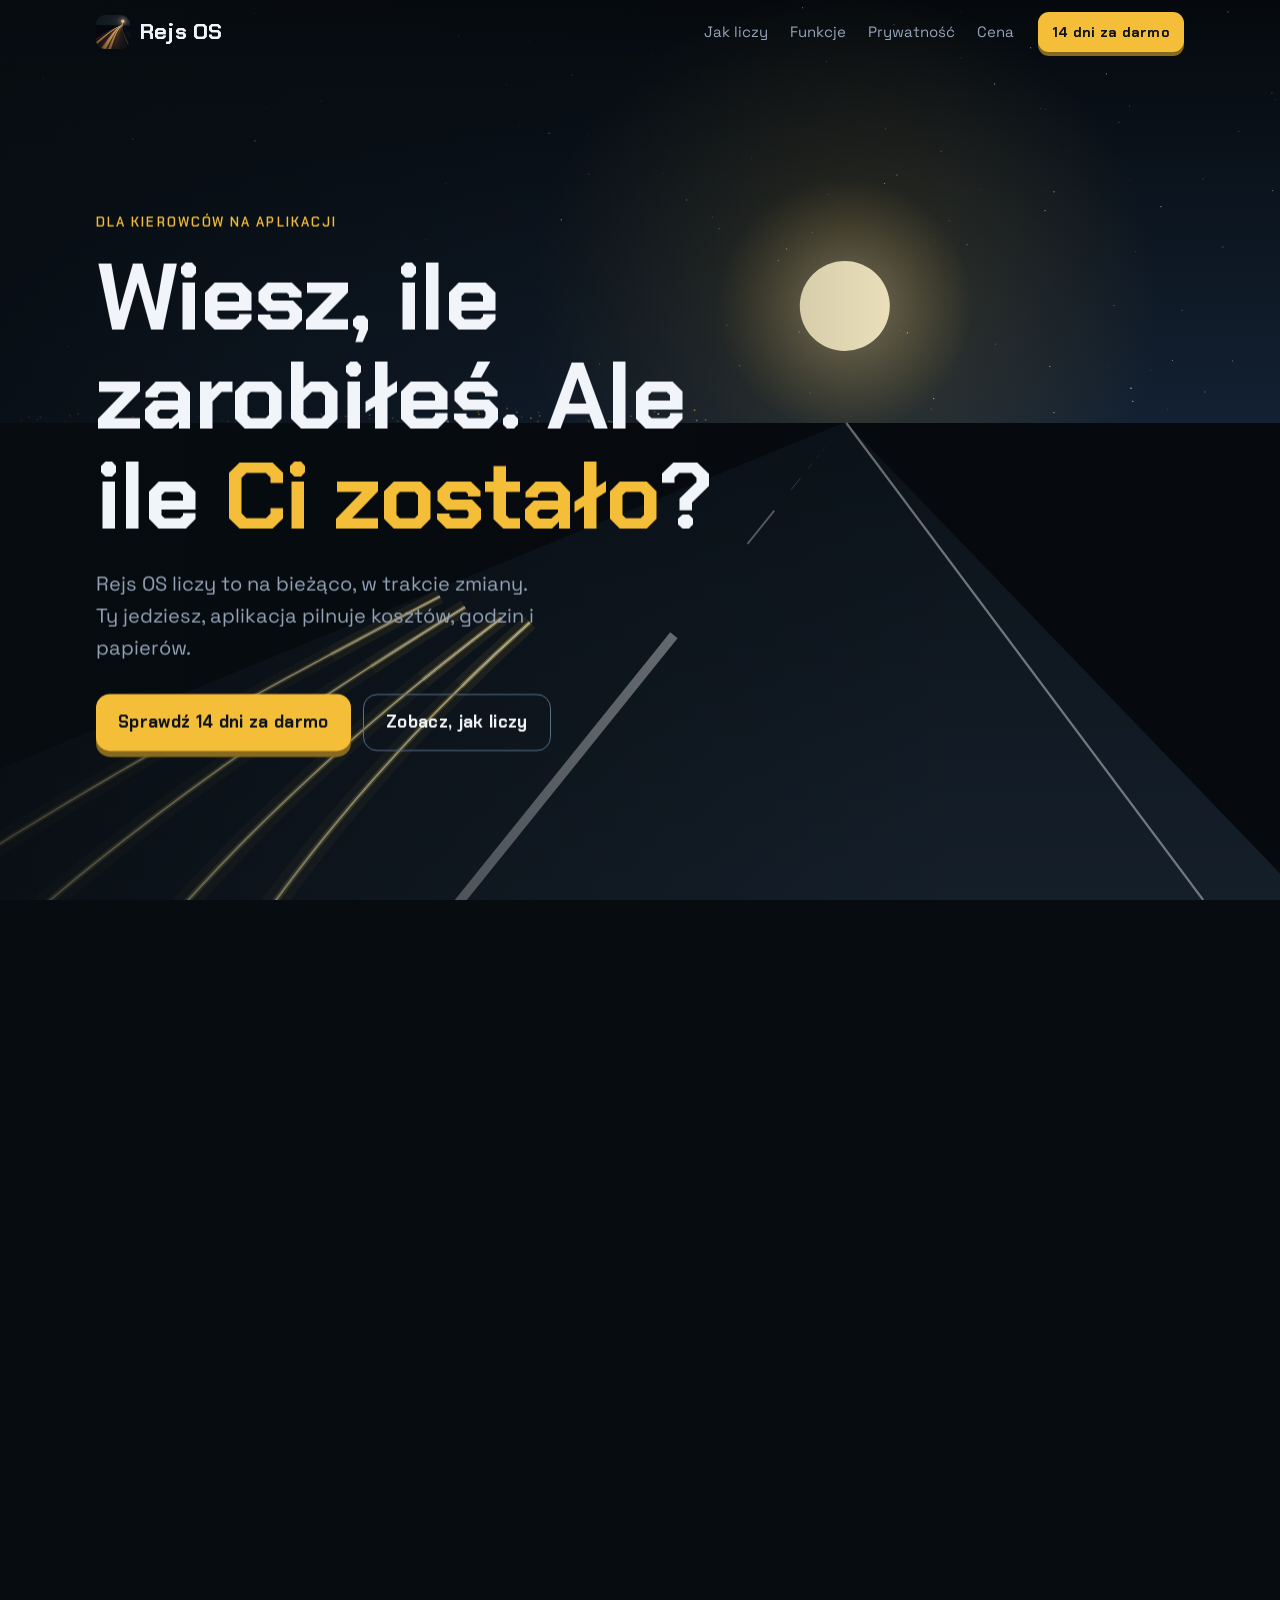
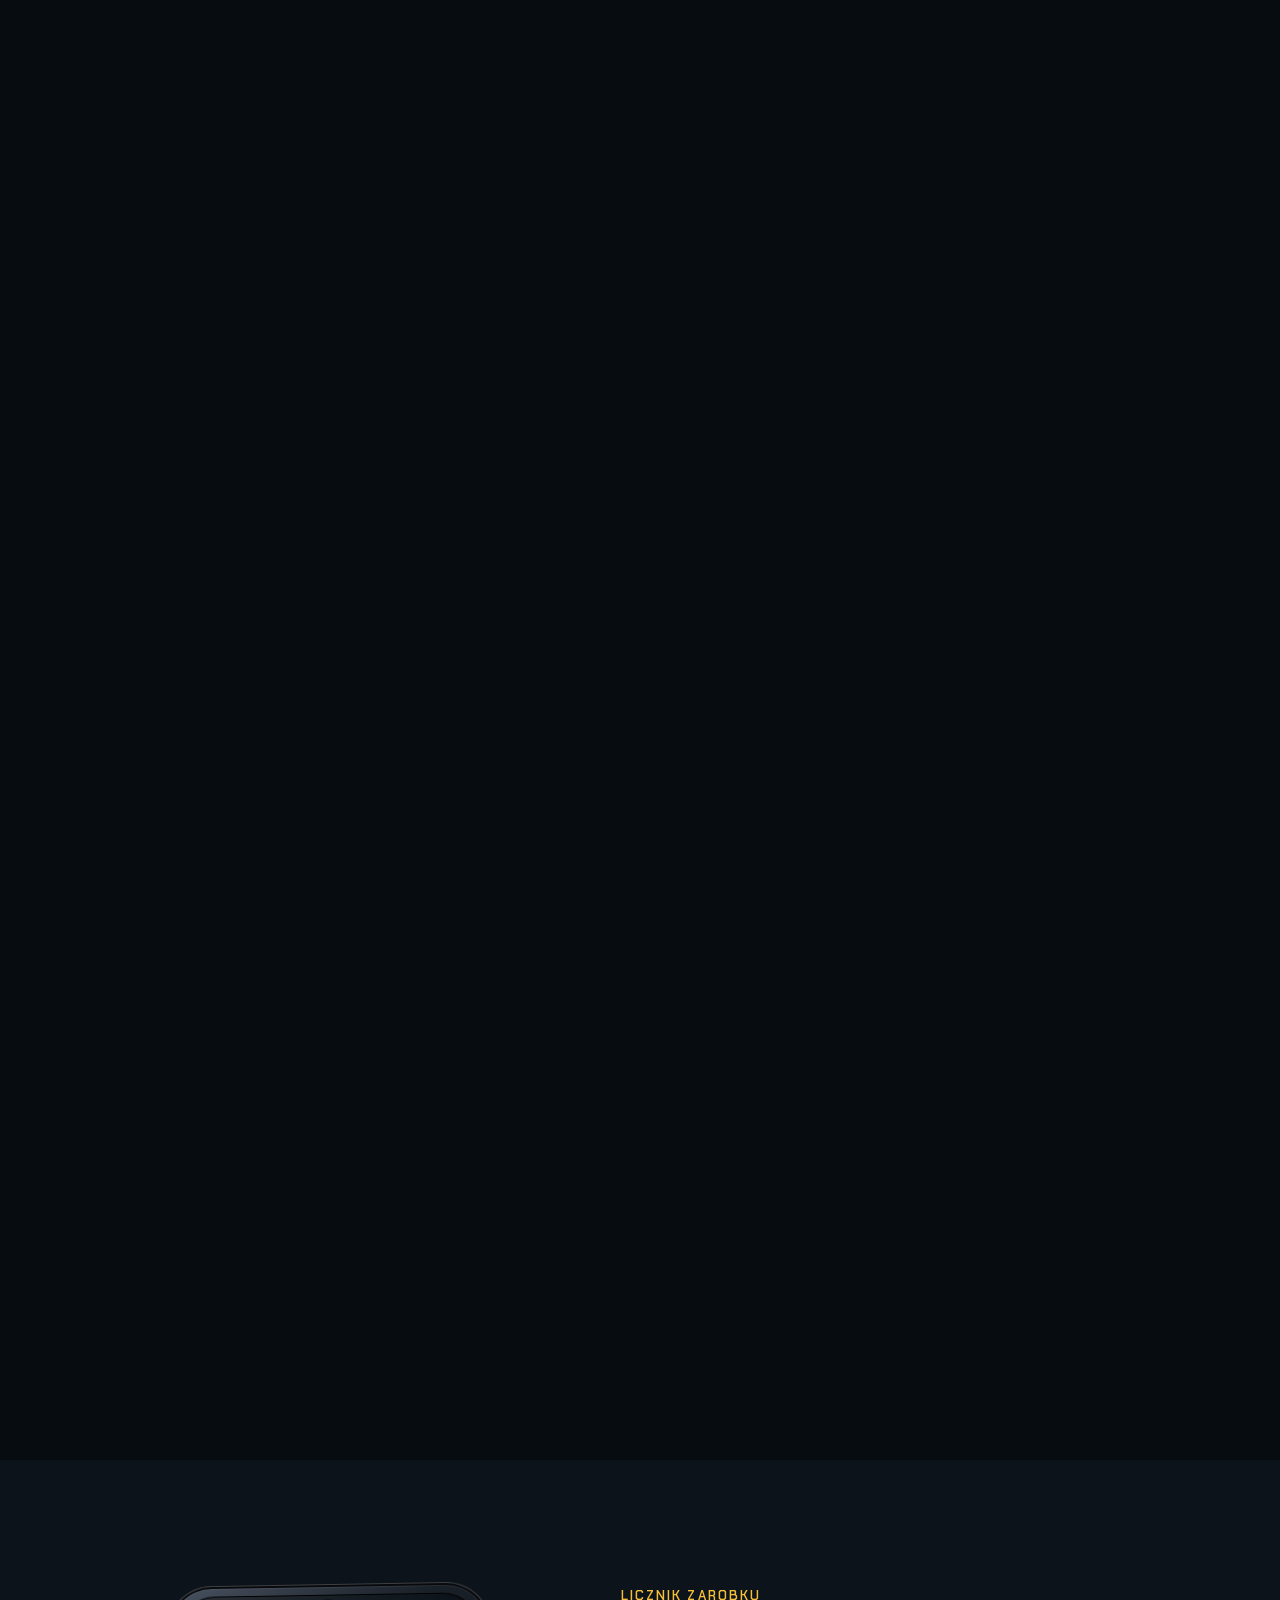
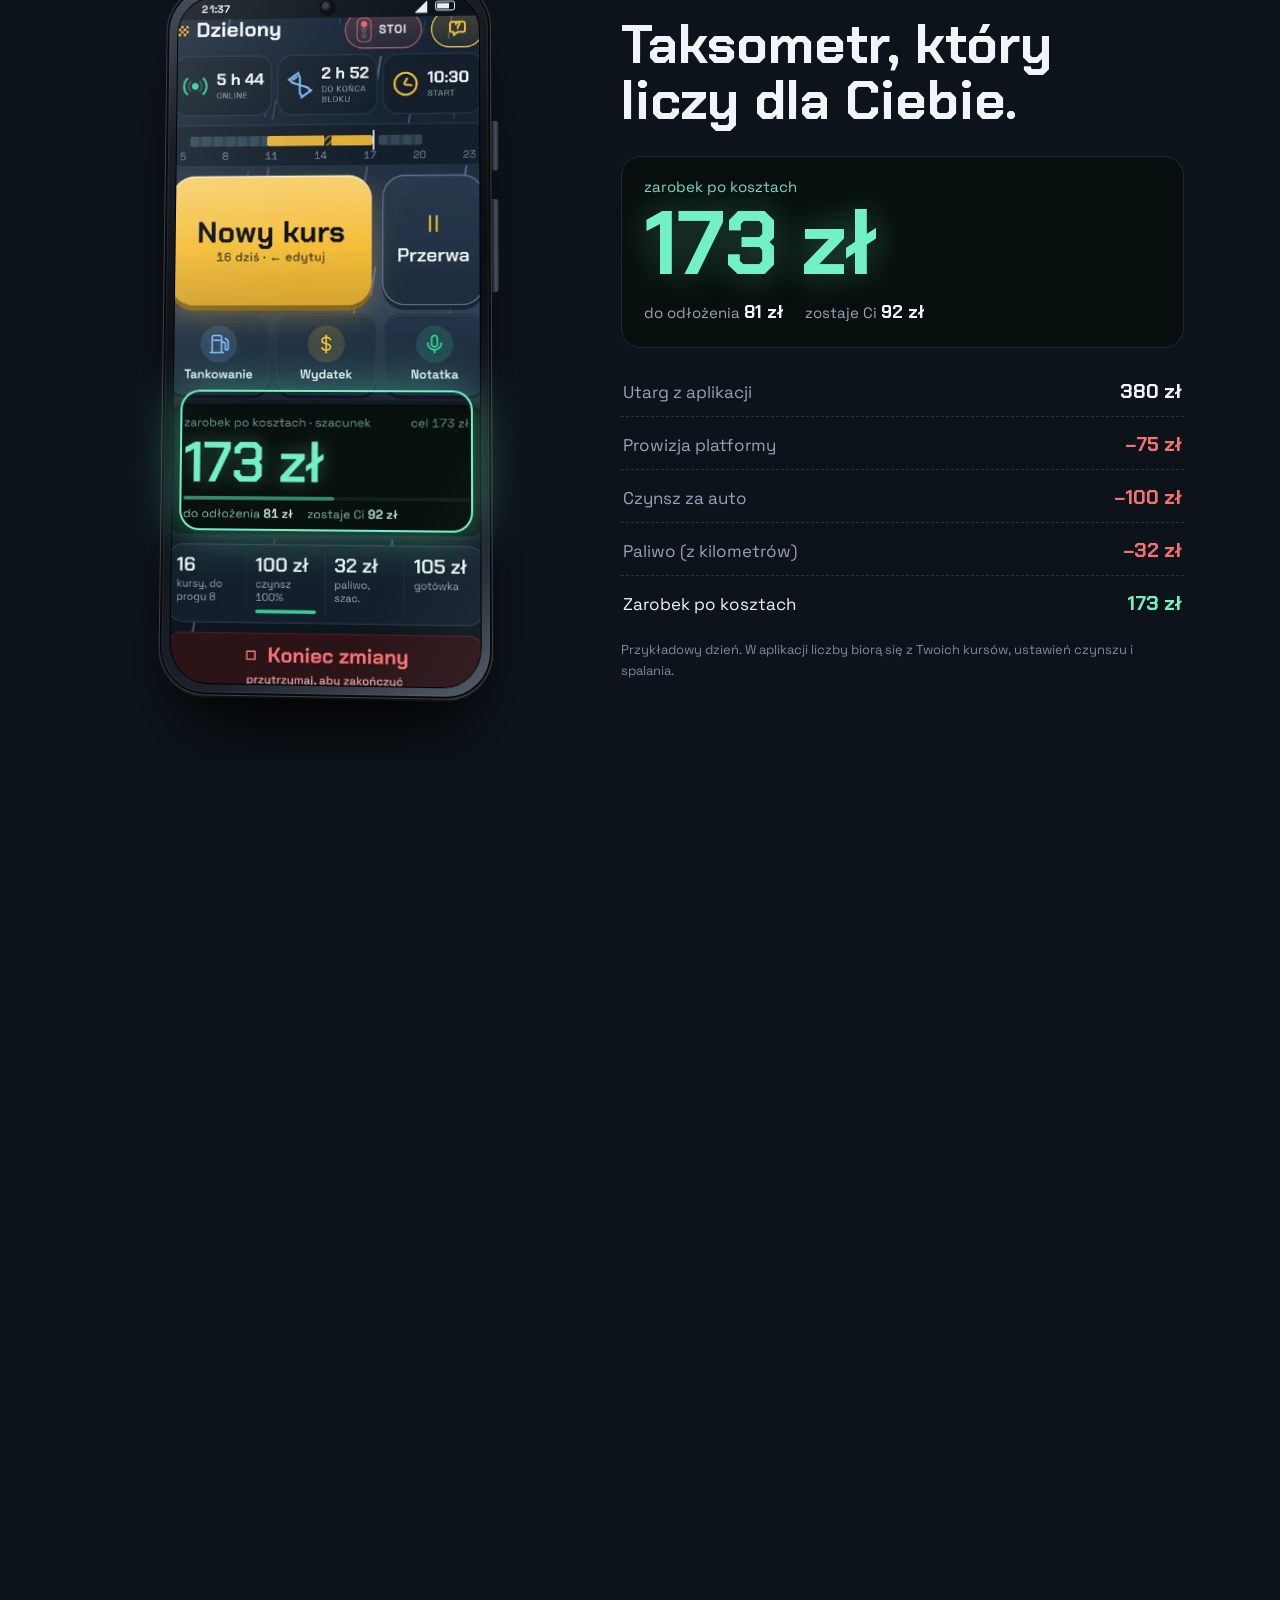
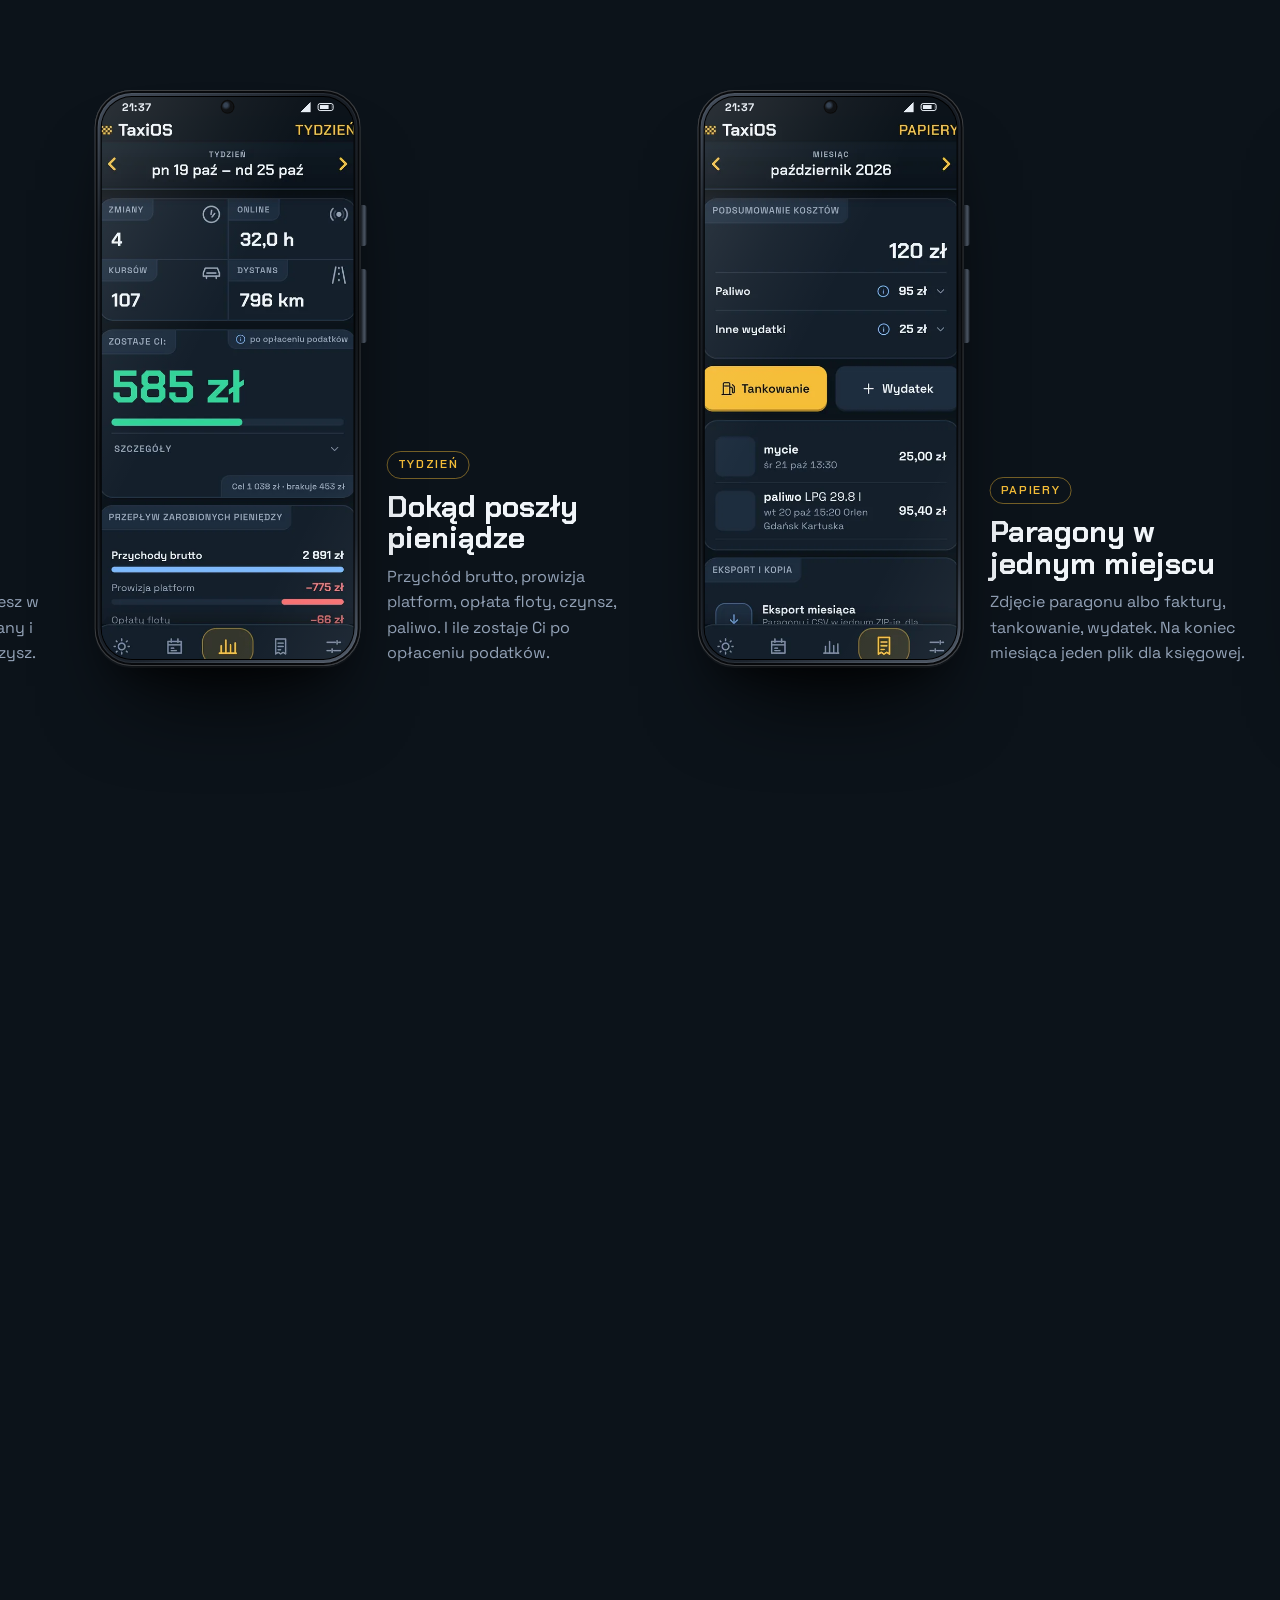
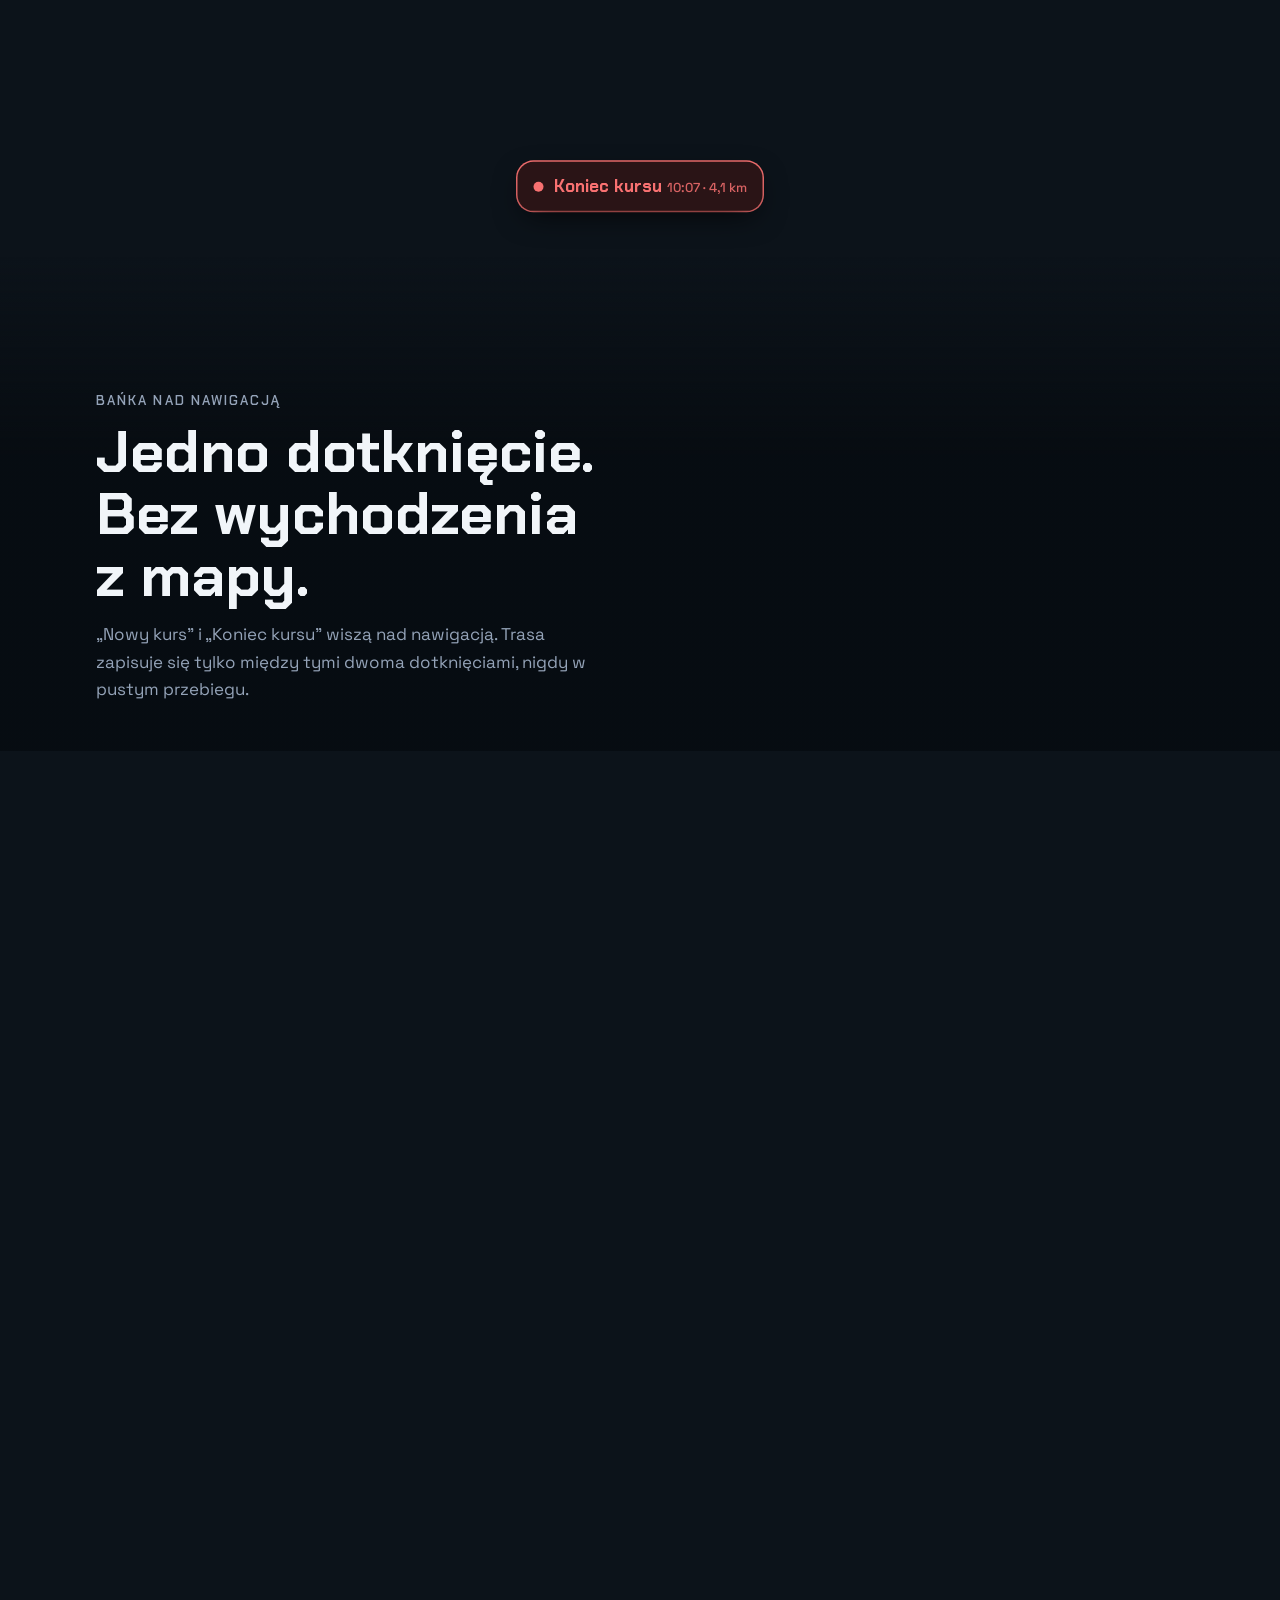
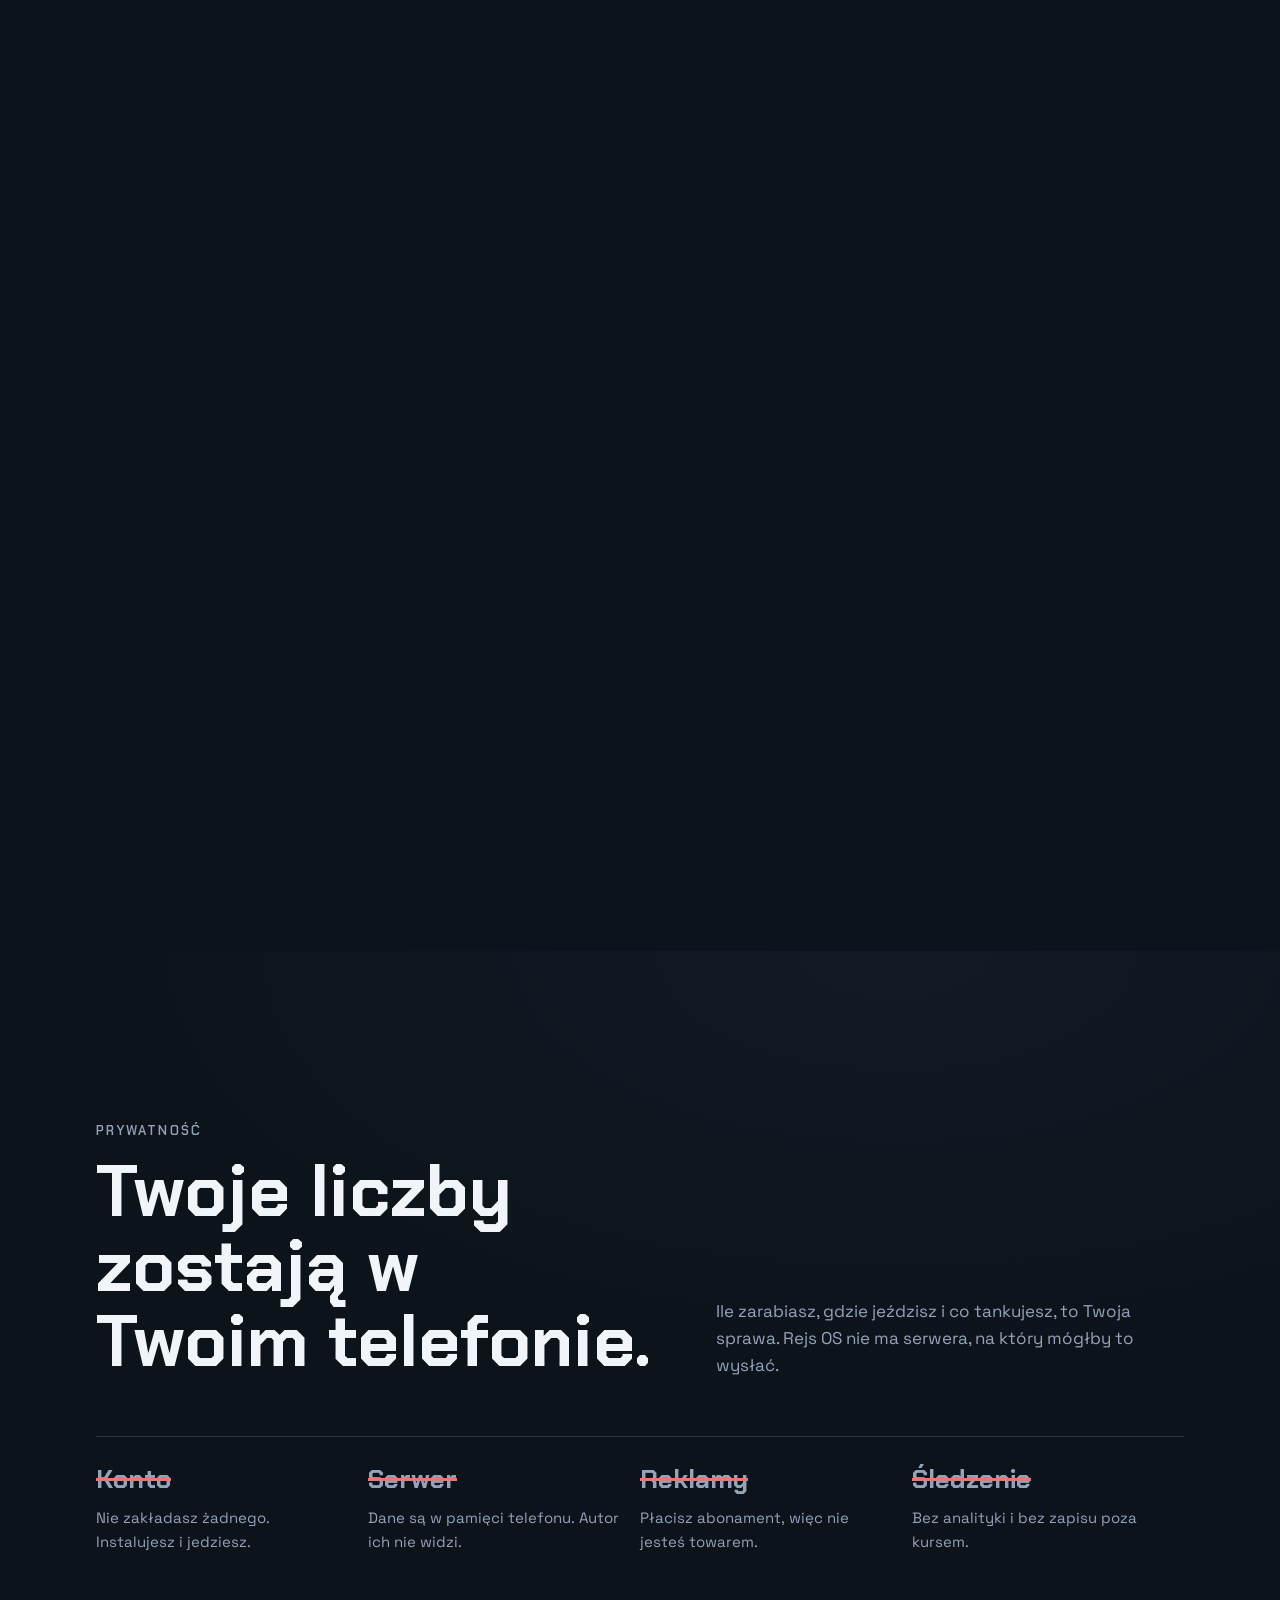
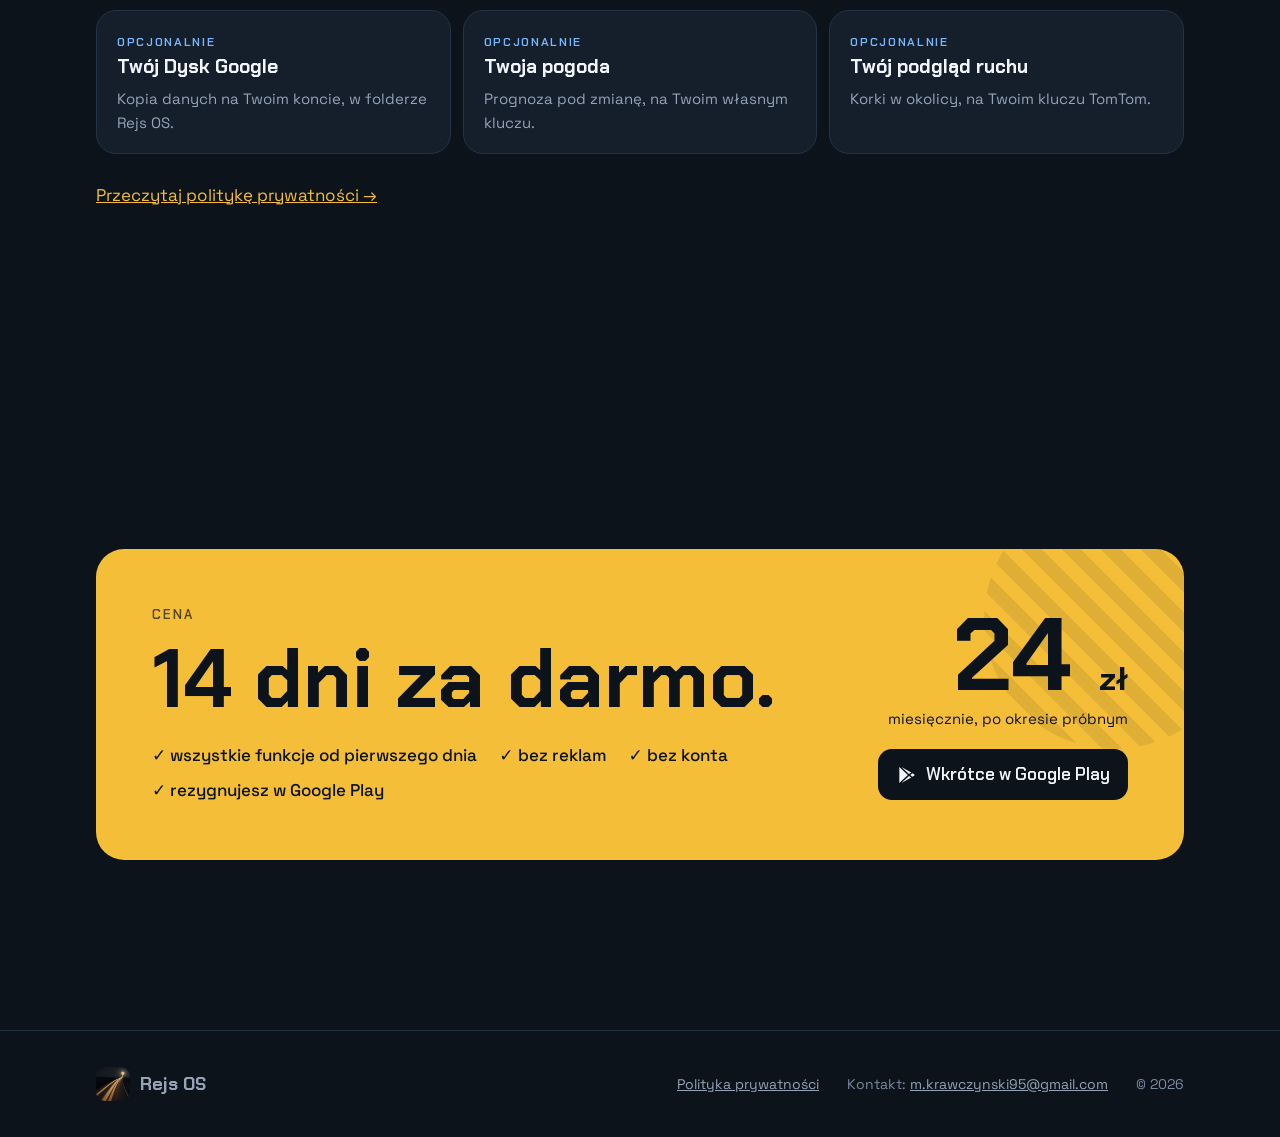
==== commit 56f16dfd: "Realistyczny telefon zamiast prostych ramek (obudowa, przyciski, aparat, pasek stanu, odbicie) Co-Au" ====
--- a/index.html
+++ b/index.html
@@ -75,8 +75,8 @@
     <section id="licznik" class="scrolly" data-scene="meter">
       <div class="sticky">
         <div class="wrap grid">
-          <div class="phone" aria-hidden="true">
-            <div class="screen"><img src="img/01-dzis-zmiana.webp" alt="" width="540" height="1050" loading="lazy"></div>
+          <div class="phone device" aria-hidden="true">
+            <div class="device-screen"><span class="sbar" aria-hidden="true"><b>21:37</b><i class="sig"></i><i class="bat"></i></span><img src="img/01-dzis-zmiana.webp" alt="" width="540" height="1050" loading="lazy"></div>
             <div class="glow"></div>
           </div>
           <div class="ledger">
@@ -112,7 +112,7 @@
           </div>
 
           <article class="card">
-            <div class="shot"><img src="img/02-podsumowanie-dnia.webp" alt="Ekran Podsumowanie dnia: 5:45 h online, 16 kursów, 148 km, zarobek po kosztach 185 zł" width="540" height="1050" loading="lazy"></div>
+            <div class="shot device"><div class="device-screen"><span class="sbar" aria-hidden="true"><b>21:37</b><i class="sig"></i><i class="bat"></i></span><img src="img/02-podsumowanie-dnia.webp" alt="Ekran Podsumowanie dnia: 5:45 h online, 16 kursów, 148 km, zarobek po kosztach 185 zł" width="540" height="1050" loading="lazy"></div></div>
             <div class="txt">
               <span class="tag">Po zmianie</span>
               <h3>Podsumowanie dnia</h3>
@@ -121,7 +121,7 @@
           </article>
 
           <article class="card">
-            <div class="shot"><img src="img/03-grafik-tygodnia.webp" alt="Ekran Grafik: cel 40,5 godziny online w tygodniu, rozkład zmian" width="540" height="1050" loading="lazy"></div>
+            <div class="shot device"><div class="device-screen"><span class="sbar" aria-hidden="true"><b>21:37</b><i class="sig"></i><i class="bat"></i></span><img src="img/03-grafik-tygodnia.webp" alt="Ekran Grafik: cel 40,5 godziny online w tygodniu, rozkład zmian" width="540" height="1050" loading="lazy"></div></div>
             <div class="txt">
               <span class="tag">Plan</span>
               <h3>Grafik pod cel</h3>
@@ -130,7 +130,7 @@
           </article>
 
           <article class="card">
-            <div class="shot"><img src="img/04-tydzien-finanse.webp" alt="Ekran Tydzień: 4 zmiany, 32 h online, 107 kursów, 796 km, zostaje 585 zł" width="540" height="1050" loading="lazy"></div>
+            <div class="shot device"><div class="device-screen"><span class="sbar" aria-hidden="true"><b>21:37</b><i class="sig"></i><i class="bat"></i></span><img src="img/04-tydzien-finanse.webp" alt="Ekran Tydzień: 4 zmiany, 32 h online, 107 kursów, 796 km, zostaje 585 zł" width="540" height="1050" loading="lazy"></div></div>
             <div class="txt">
               <span class="tag">Tydzień</span>
               <h3>Dokąd poszły pieniądze</h3>
@@ -139,7 +139,7 @@
           </article>
 
           <article class="card">
-            <div class="shot"><img src="img/05-papiery.webp" alt="Ekran Papiery: koszty miesiąca, tankowanie i wydatki, eksport miesiąca" width="540" height="1050" loading="lazy"></div>
+            <div class="shot device"><div class="device-screen"><span class="sbar" aria-hidden="true"><b>21:37</b><i class="sig"></i><i class="bat"></i></span><img src="img/05-papiery.webp" alt="Ekran Papiery: koszty miesiąca, tankowanie i wydatki, eksport miesiąca" width="540" height="1050" loading="lazy"></div></div>
             <div class="txt">
               <span class="tag">Papiery</span>
               <h3>Paragony w jednym miejscu</h3>
@@ -148,7 +148,7 @@
           </article>
 
           <article class="card">
-            <div class="shot"><img src="img/06-ustawienia-kolor.webp" alt="Ekran Ustawienia: wybór koloru przewodniego i opcje trasy" width="540" height="1050" loading="lazy"></div>
+            <div class="shot device"><div class="device-screen"><span class="sbar" aria-hidden="true"><b>21:37</b><i class="sig"></i><i class="bat"></i></span><img src="img/06-ustawienia-kolor.webp" alt="Ekran Ustawienia: wybór koloru przewodniego i opcje trasy" width="540" height="1050" loading="lazy"></div></div>
             <div class="txt">
               <span class="tag">Twoje auto</span>
               <h3>Ustawione pod Ciebie</h3>
--- a/style.css
+++ b/style.css
@@ -111,18 +111,8 @@
 #licznik { height: 360vh; }
 #licznik .sticky { display: flex; align-items: center; }
 #licznik .grid { display: grid; grid-template-columns: minmax(0, 0.9fr) minmax(0, 1.1fr); gap: clamp(24px, 5vw, 72px); align-items: center; width: 100%; padding-top: 48px; }
-.phone {
-  --rot: -16deg;
-  position: relative; width: min(330px, 100%); margin-inline: auto;
-  aspect-ratio: 540 / 1100; max-height: 78vh; max-height: 78svh;
-  border-radius: 46px; padding: 12px; background: #05090d;
-  border: 1.5px solid var(--line-strong);
-  box-shadow: 0 40px 80px -30px rgba(0,0,0,.8), inset 0 0 0 1px rgba(255,255,255,.04);
-  transform: perspective(1400px) rotateY(var(--rot)) rotateX(4deg);
-}
-.phone .screen { position: relative; height: 100%; border-radius: 36px; overflow: hidden; background: var(--bg); }
-.phone .screen img { width: 100%; height: 100%; object-fit: cover; object-position: top; }
-.phone .glow { position: absolute; left: 4%; right: 4%; top: 57.5%; height: 20.5%; border-radius: 22px; box-shadow: 0 0 0 2px var(--meter), 0 0 50px 4px rgba(114,240,198,.45); opacity: var(--g, 0); }
+.phone { --rot: -16deg; width: min(330px, 100%); max-height: 80vh; max-height: 80svh; margin-inline: auto; transform: perspective(1400px) rotateY(var(--rot)) rotateX(4deg); }
+.phone .glow { position: absolute; left: 6.5%; right: 6.5%; top: 58%; height: 19%; border-radius: 18px; box-shadow: 0 0 0 2px var(--meter), 0 0 50px 4px rgba(114,240,198,.45); opacity: var(--g, 0); }
 .ledger h2 { font-size: clamp(32px, 4.2vw, 54px); margin-top: 10px; }
 .meter {
   margin-top: 26px; background: var(--meter-bg); border: 1.5px solid #12302a; border-radius: var(--radius);
@@ -155,6 +145,49 @@
   .lines li b { font-size: 17px; }
 }
 
+/* ---------- Telefon (makieta urządzenia) ---------- */
+.device {
+  --ar: 9 / 19.5;
+  position: relative; aspect-ratio: var(--ar); padding: 2.6%;
+  border-radius: 14% / 6.5%;
+  background: linear-gradient(150deg, #4a5462 0%, #1a2028 18%, #0a0d11 50%, #1c232c 82%, #56606e 100%);
+  box-shadow:
+    inset 0 0 0 1px rgba(255,255,255,.22),
+    inset 0 0 0 3px #07090c,
+    inset 0 0 0 4px rgba(255,255,255,.06),
+    0 2px 0 rgba(255,255,255,.04),
+    0 60px 90px -40px rgba(0,0,0,.95),
+    0 24px 40px -24px rgba(0,0,0,.7);
+}
+.device::before, .device::after {
+  content: ""; position: absolute; right: -2.2%; width: 2.2%; border-radius: 0 3px 3px 0;
+  background: linear-gradient(90deg, #12161b, #4a5462 60%, #222932);
+}
+.device::before { top: 20%; height: 7%; }
+.device::after { top: 31%; height: 13%; }
+.device-screen {
+  position: relative; height: 100%; display: flex; flex-direction: column;
+  border-radius: 12% / 5.6%; overflow: hidden; background: var(--bg);
+  box-shadow: 0 0 0 1px #000;
+}
+.device-screen img { flex: 1 1 auto; min-height: 0; width: 100%; height: 100%; object-fit: cover; object-position: top; }
+.device-screen::after { /* odbicie światła na szkle */
+  content: ""; position: absolute; inset: 0; pointer-events: none;
+  background: linear-gradient(118deg, rgba(255,255,255,.13) 0%, rgba(255,255,255,.04) 26%, rgba(255,255,255,0) 42%, rgba(255,255,255,0) 78%, rgba(255,255,255,.05) 100%);
+}
+.sbar {
+  flex: 0 0 auto; position: relative; height: 0; padding-top: 7.5%;
+  display: block; color: #e8eef5; font-family: var(--body); font-weight: 600;
+}
+.sbar b { position: absolute; left: 8%; top: 50%; transform: translateY(-38%); font-size: clamp(6px, 1.1vw, 11px); letter-spacing: .02em; }
+.sbar::before { /* aparat w ekranie */
+  content: ""; position: absolute; left: 50%; top: 50%; width: 4.4%; aspect-ratio: 1; transform: translate(-50%, -42%);
+  border-radius: 50%; background: radial-gradient(circle at 35% 35%, #2c3a4c 0 18%, #05070a 46%); box-shadow: 0 0 0 1.5px #000;
+}
+.sbar .sig, .sbar .bat { position: absolute; top: 50%; transform: translateY(-38%); }
+.sbar .sig { right: 17%; width: 4%; aspect-ratio: 1; background: linear-gradient(135deg, transparent 50%, #e8eef5 50%); }
+.sbar .bat { right: 8%; width: 6.5%; aspect-ratio: 2.1; border: 1.2px solid #e8eef5; border-radius: 2.5px; background: linear-gradient(90deg, #e8eef5 72%, transparent 72%) content-box; padding: 1px; }
+
 /* ---------- 3. Funkcje (poziomo) ---------- */
 #funkcje .sticky { display: flex; align-items: center; }
 .track { display: flex; gap: clamp(28px, 4vw, 64px); align-items: center; padding-left: var(--gutter-l); padding-right: 12vw; will-change: transform; padding-top: 56px; }
@@ -163,8 +196,7 @@
 .intro p { margin-top: 18px; color: var(--muted); max-width: 32ch; }
 .intro .arrow { margin-top: 26px; color: var(--sign); font-family: var(--display); font-weight: 600; letter-spacing: .1em; text-transform: uppercase; font-size: 13px; }
 .card { flex: 0 0 auto; display: grid; grid-template-columns: auto minmax(0, 260px); gap: 26px; align-items: end; }
-.card .shot { height: min(64vh, 600px); height: min(64svh, calc(100svh - 170px), 600px); aspect-ratio: 540 / 1050; border-radius: 30px; border: 1.5px solid var(--line-strong); overflow: hidden; background: var(--bg); box-shadow: 0 30px 60px -30px rgba(0,0,0,.9); }
-.card .shot img { width: 100%; height: 100%; object-fit: cover; }
+.card .shot { height: min(64vh, 600px); height: min(64svh, calc(100svh - 170px), 600px); width: auto; }
 .card h3 { font-size: 30px; }
 .card p { margin-top: 10px; color: var(--muted); font-size: 16px; }
 .card .tag { display: inline-block; margin-bottom: 12px; font-size: 12px; letter-spacing: .14em; text-transform: uppercase; color: var(--sign); border: 1px solid color-mix(in srgb, var(--sign) 45%, transparent); padding: 3px 10px; border-radius: 99px; font-family: var(--display); font-weight: 600; }
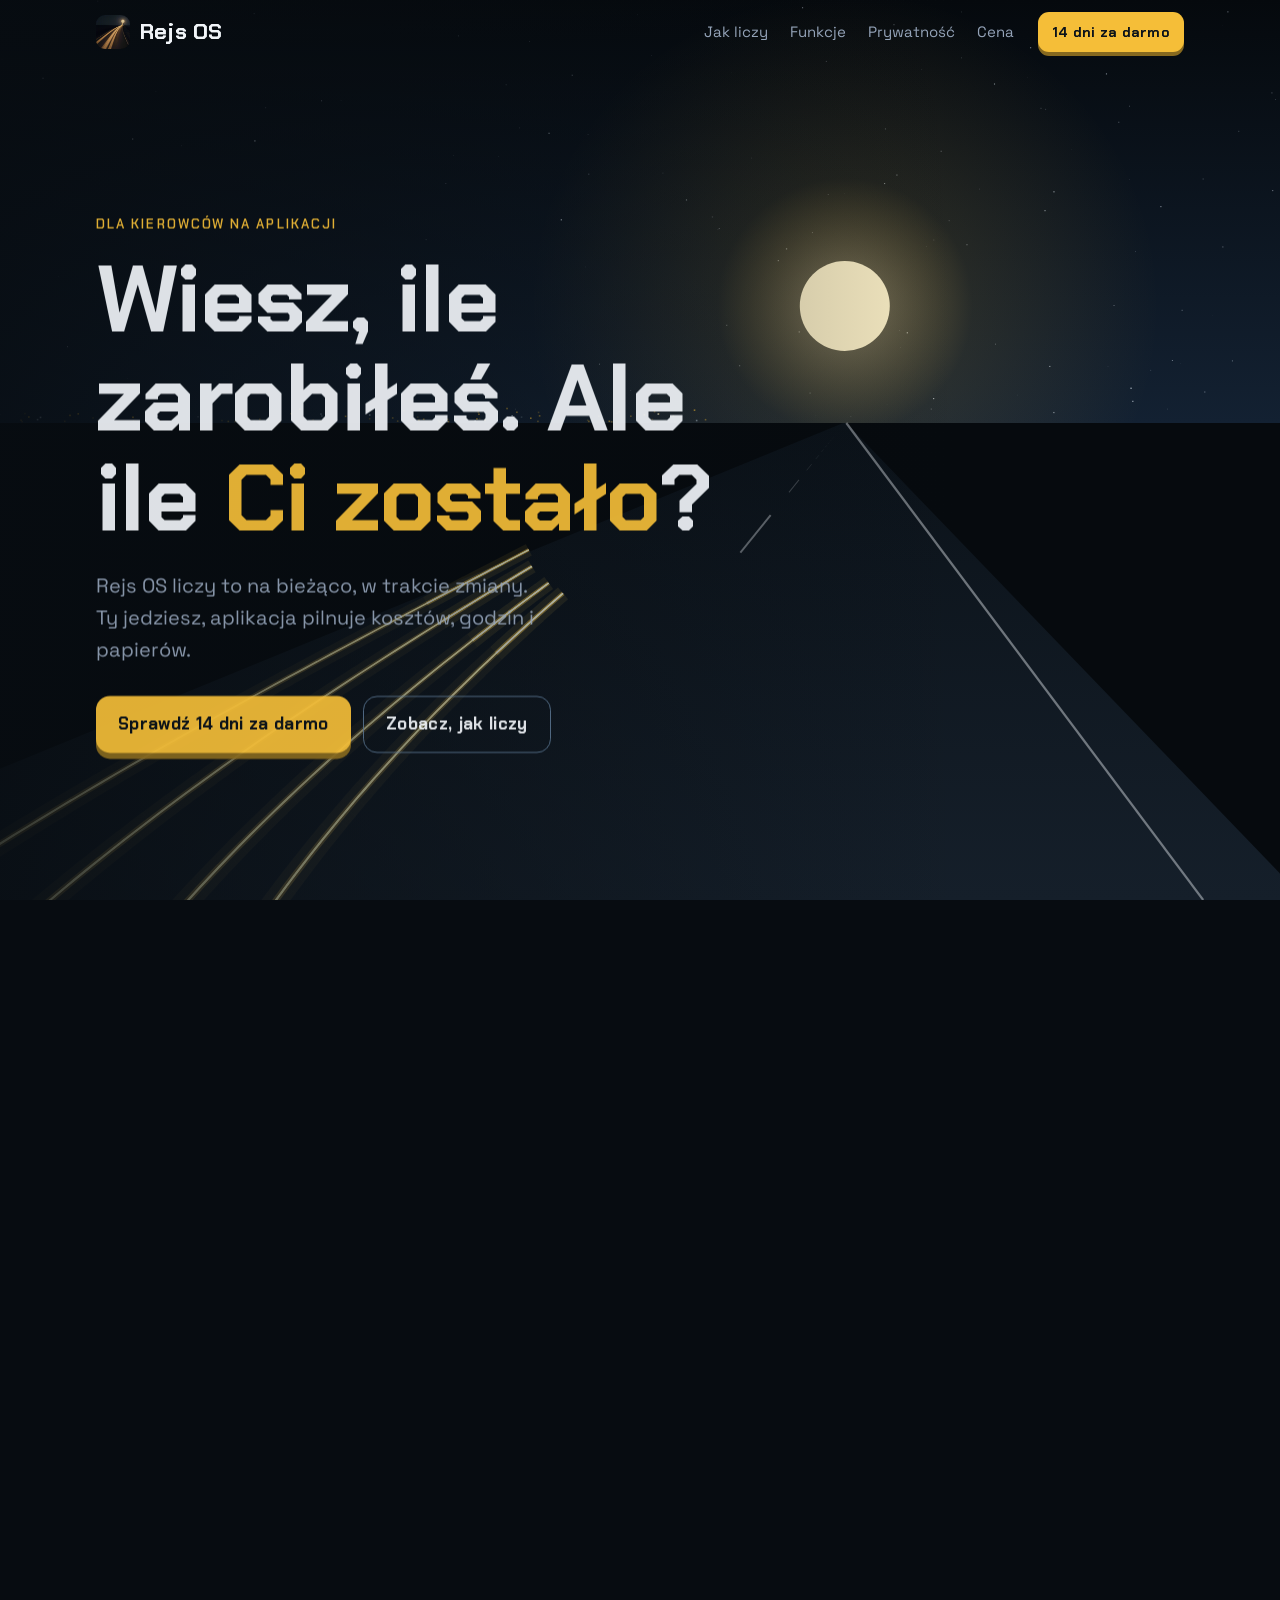
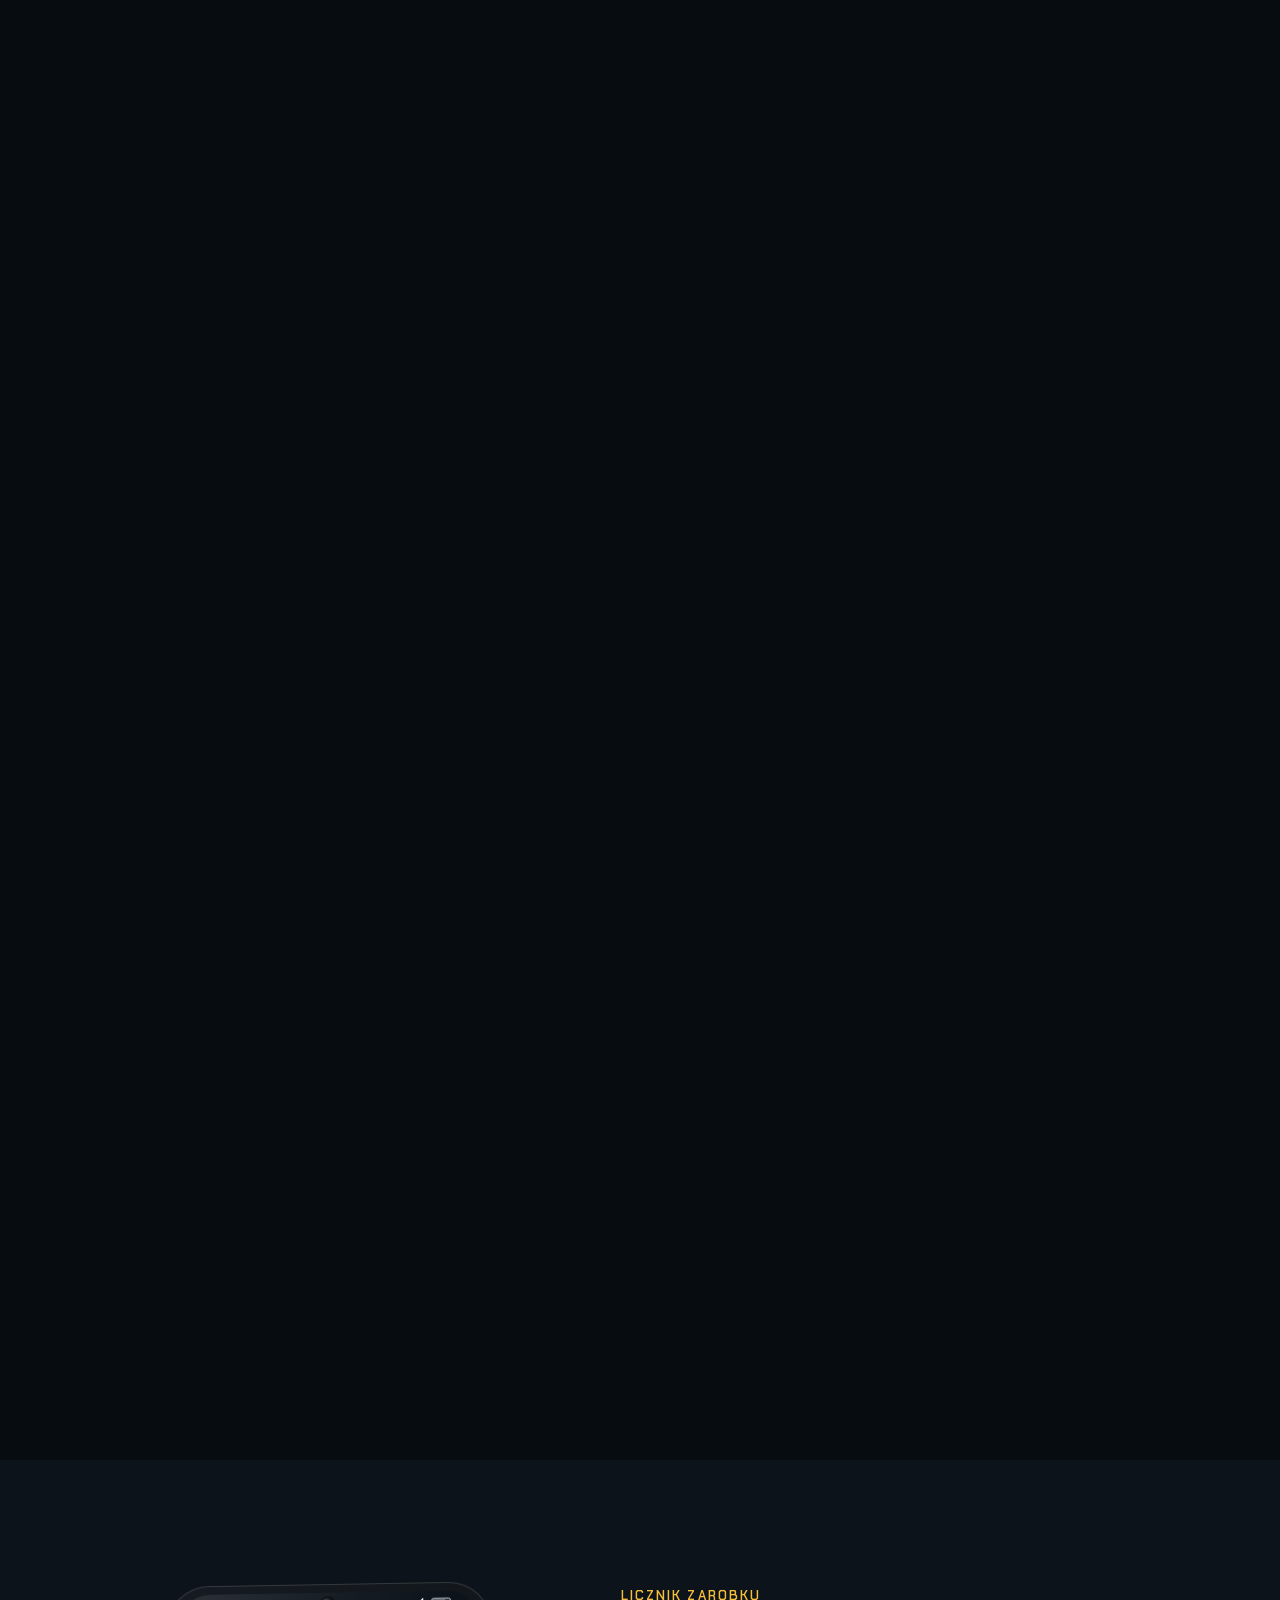
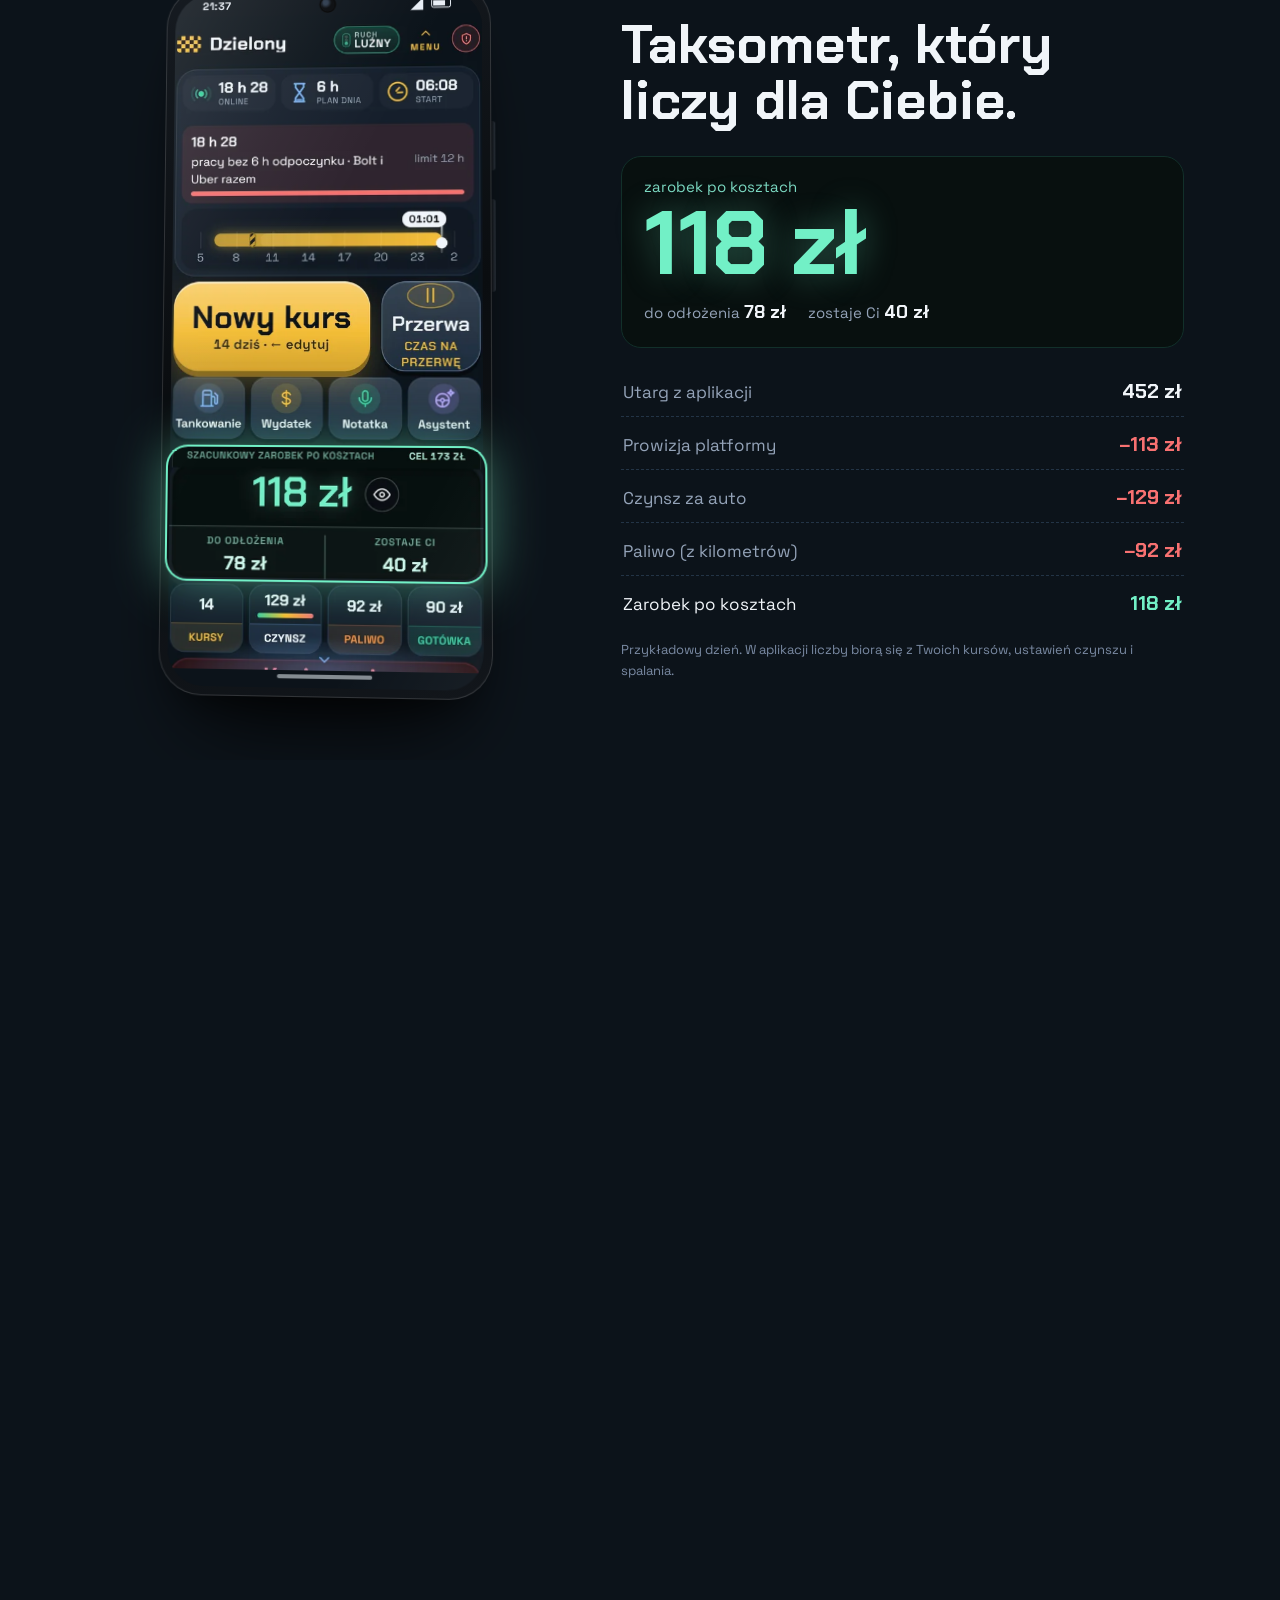
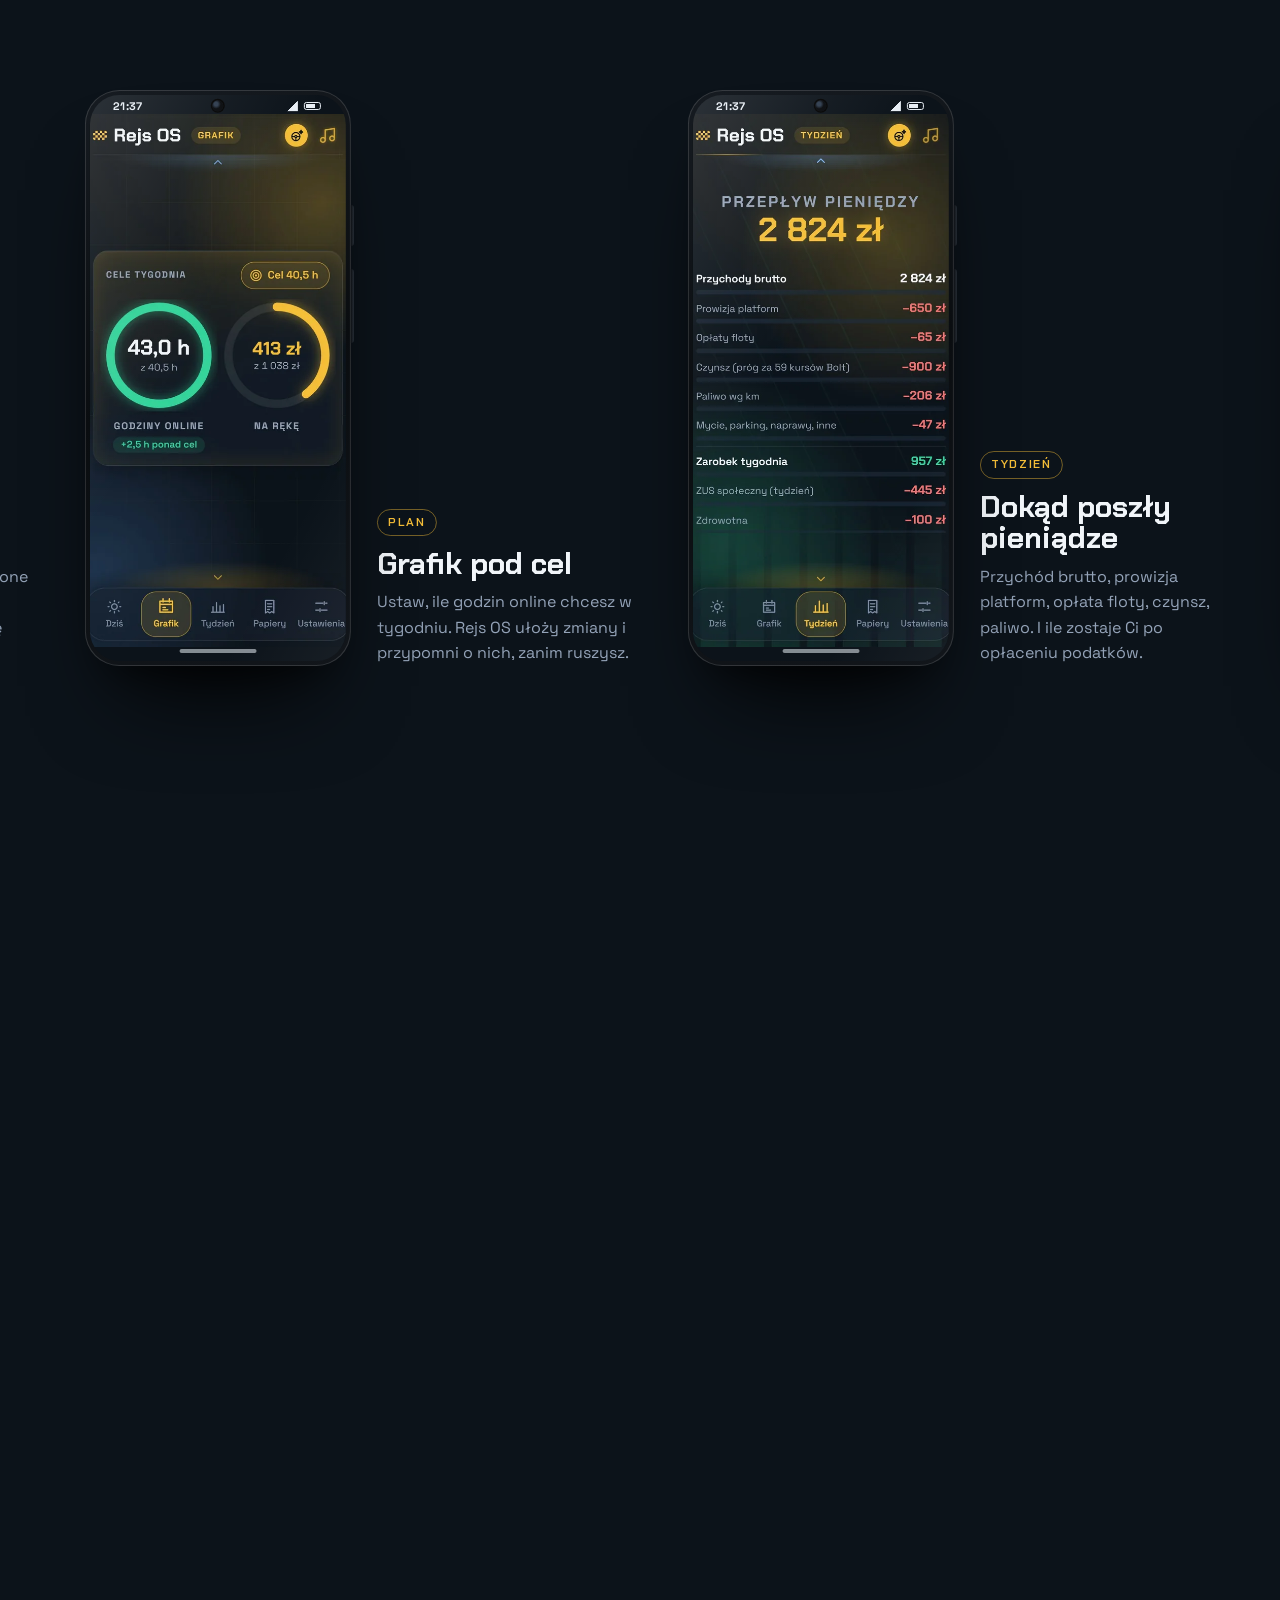
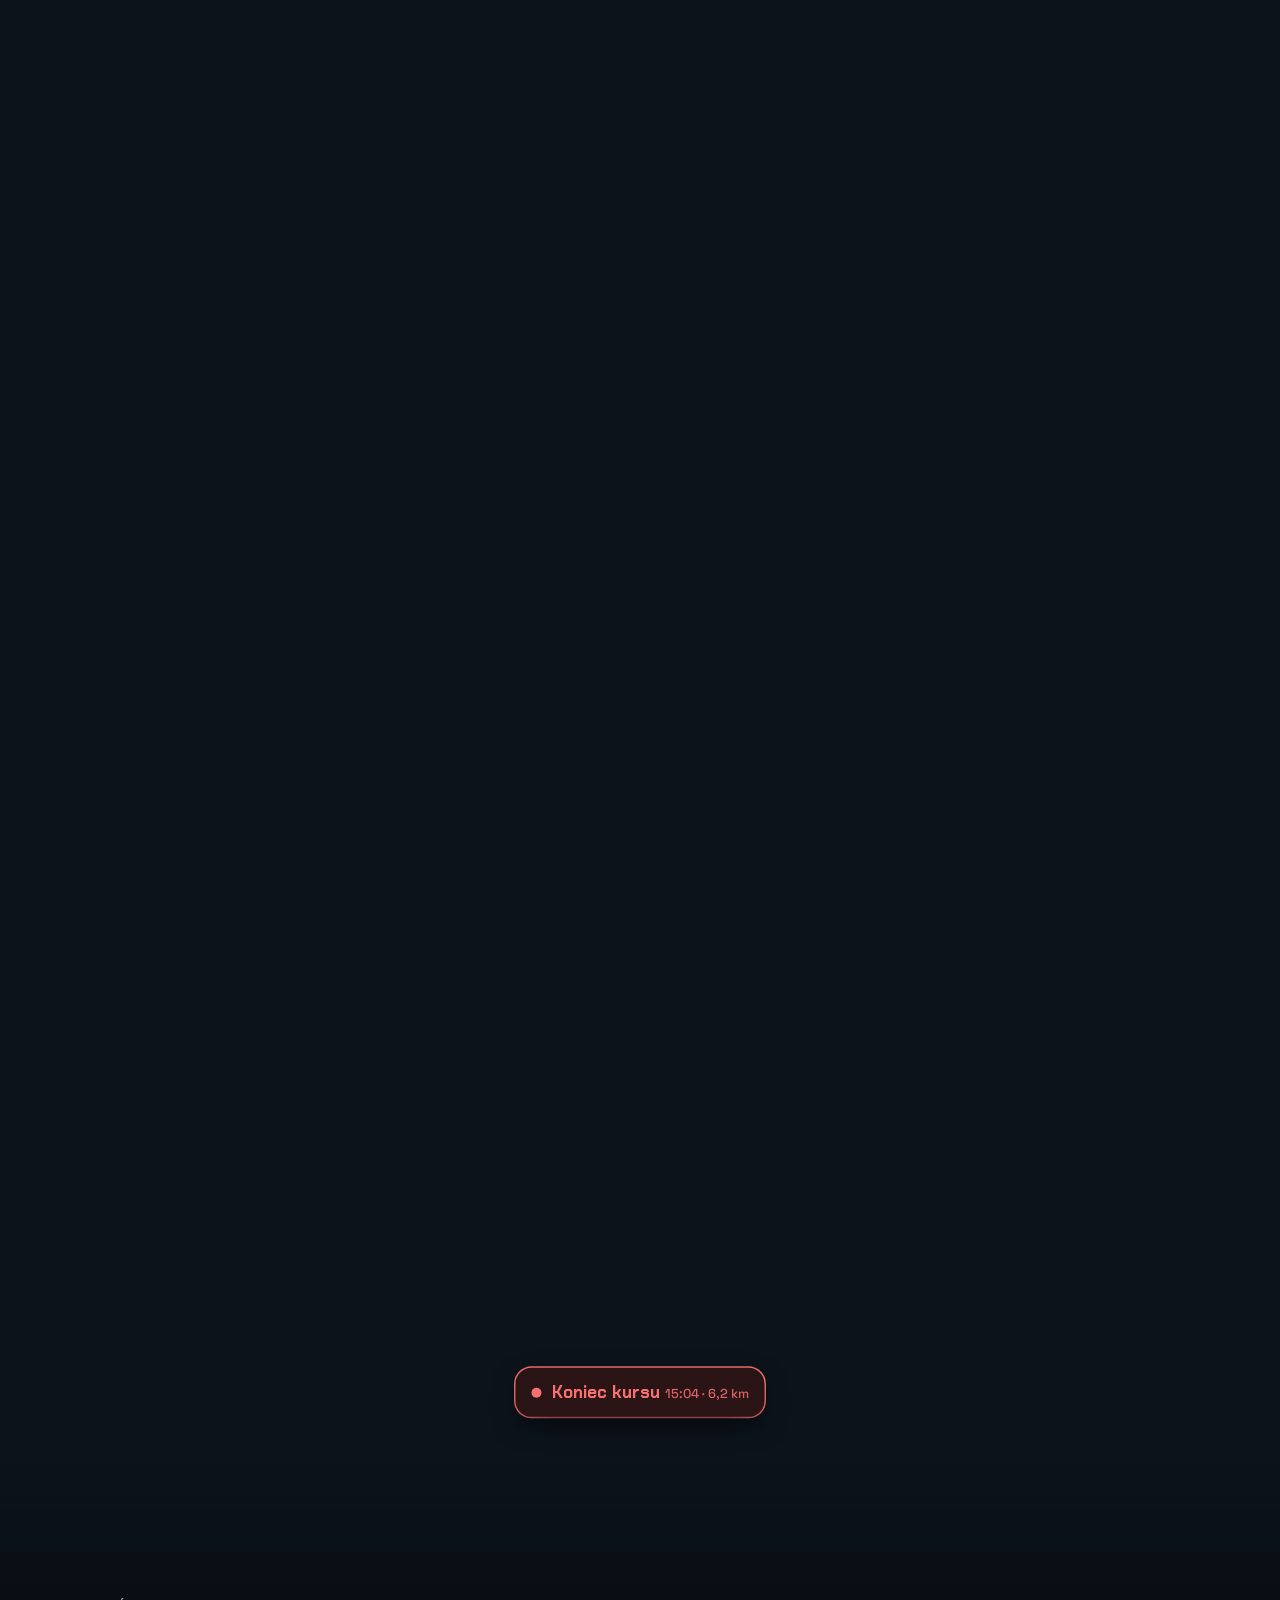
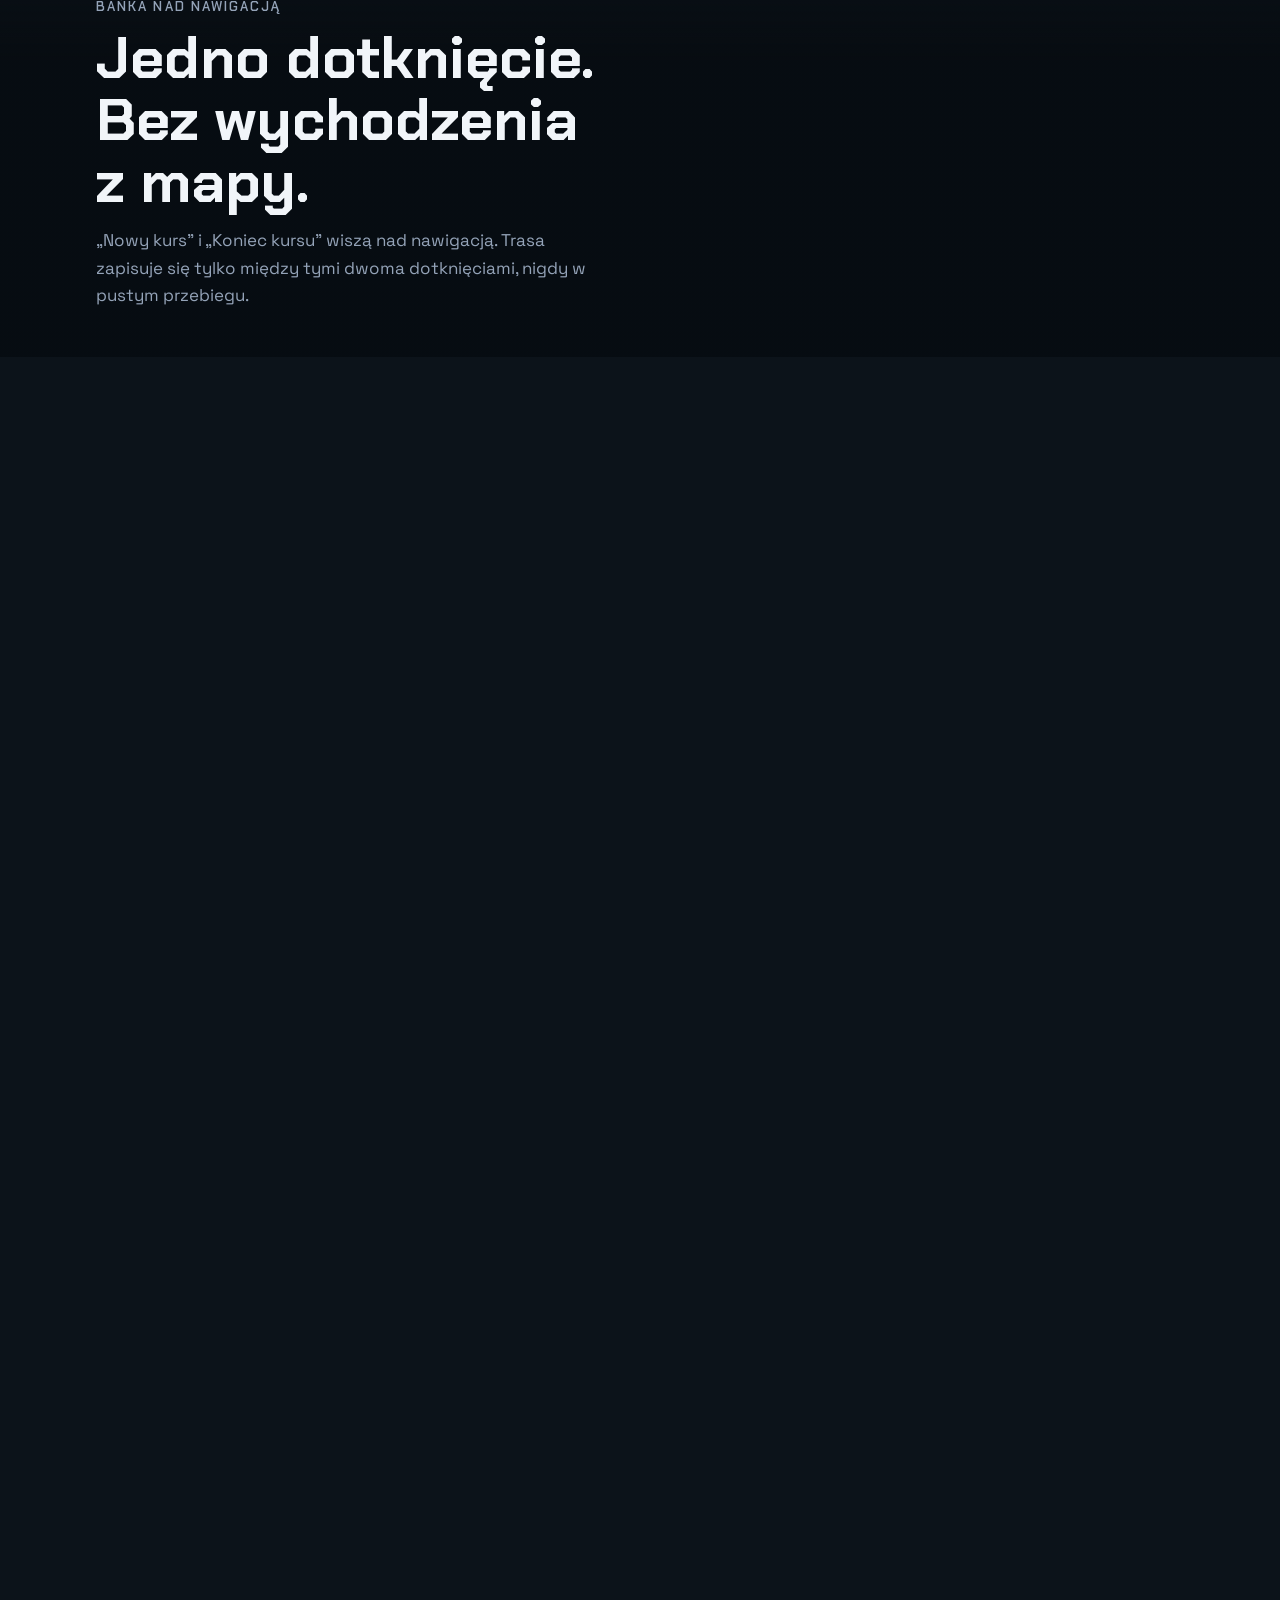
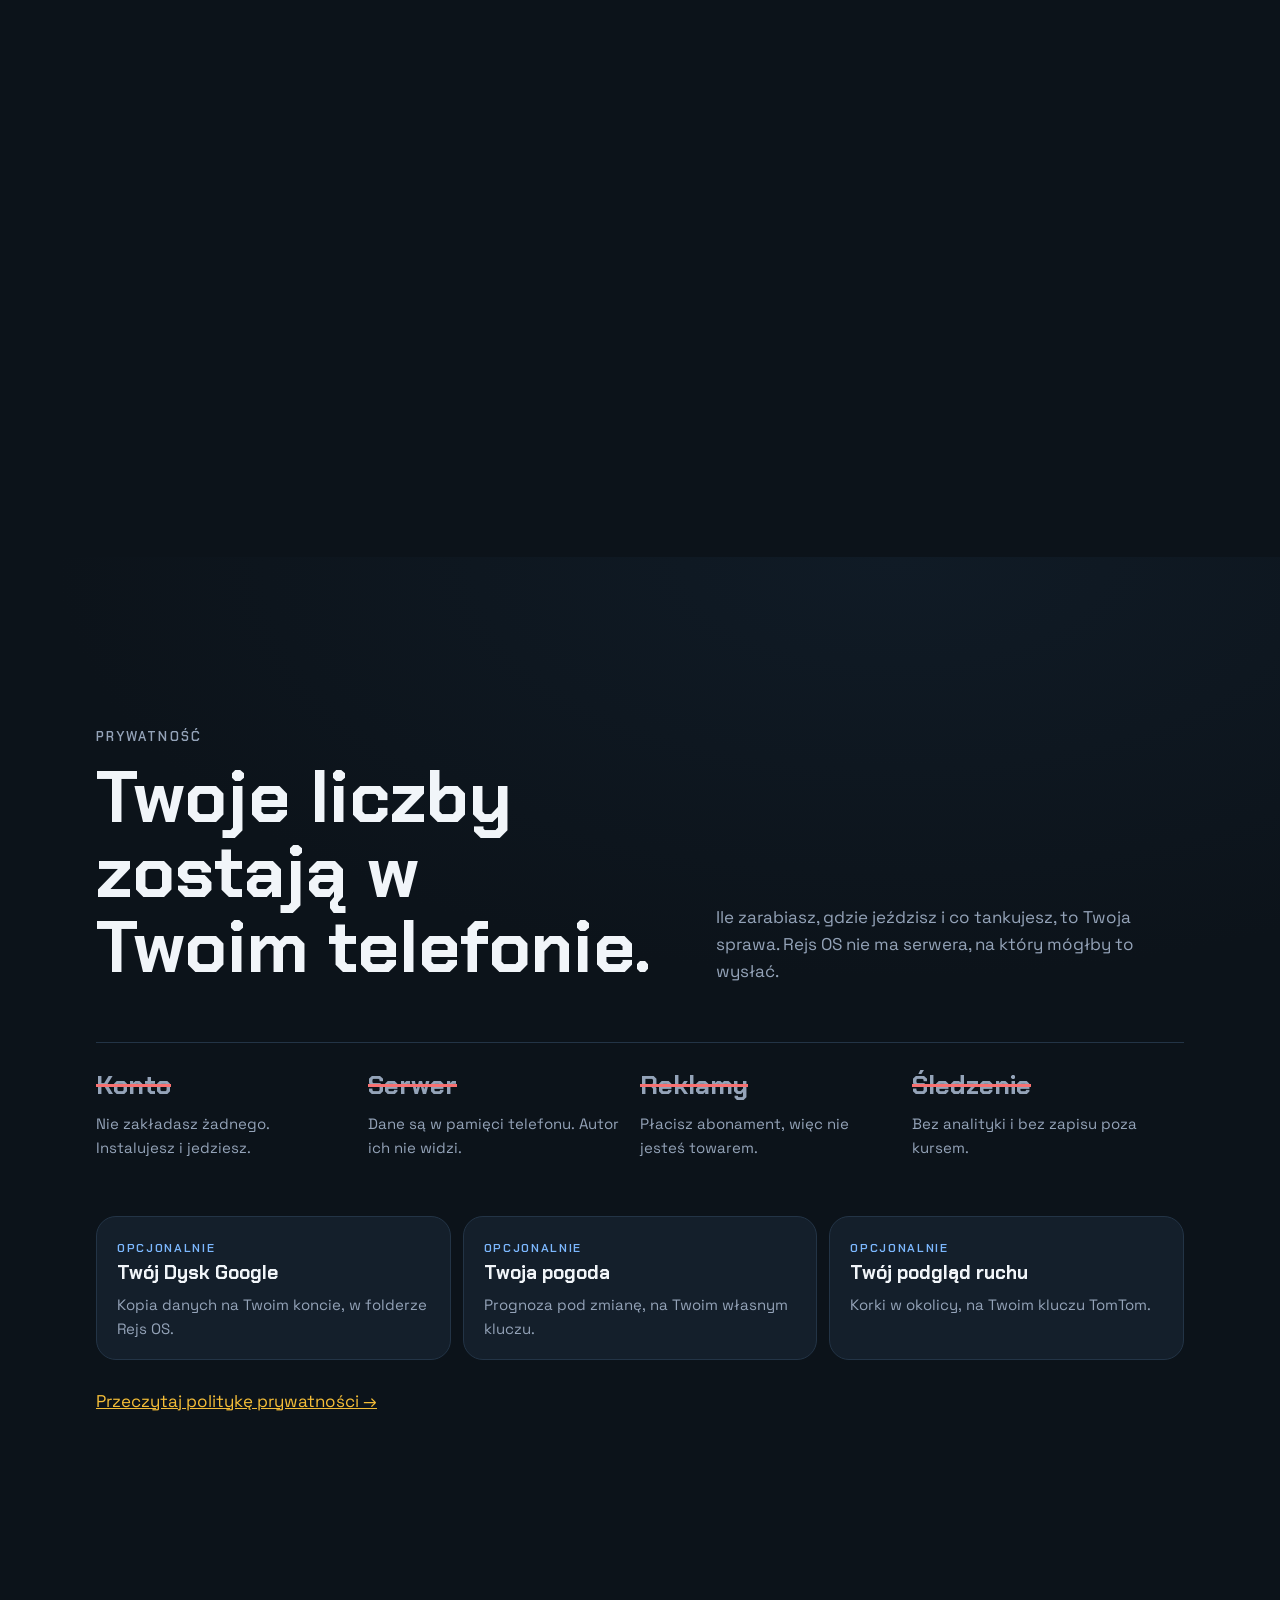
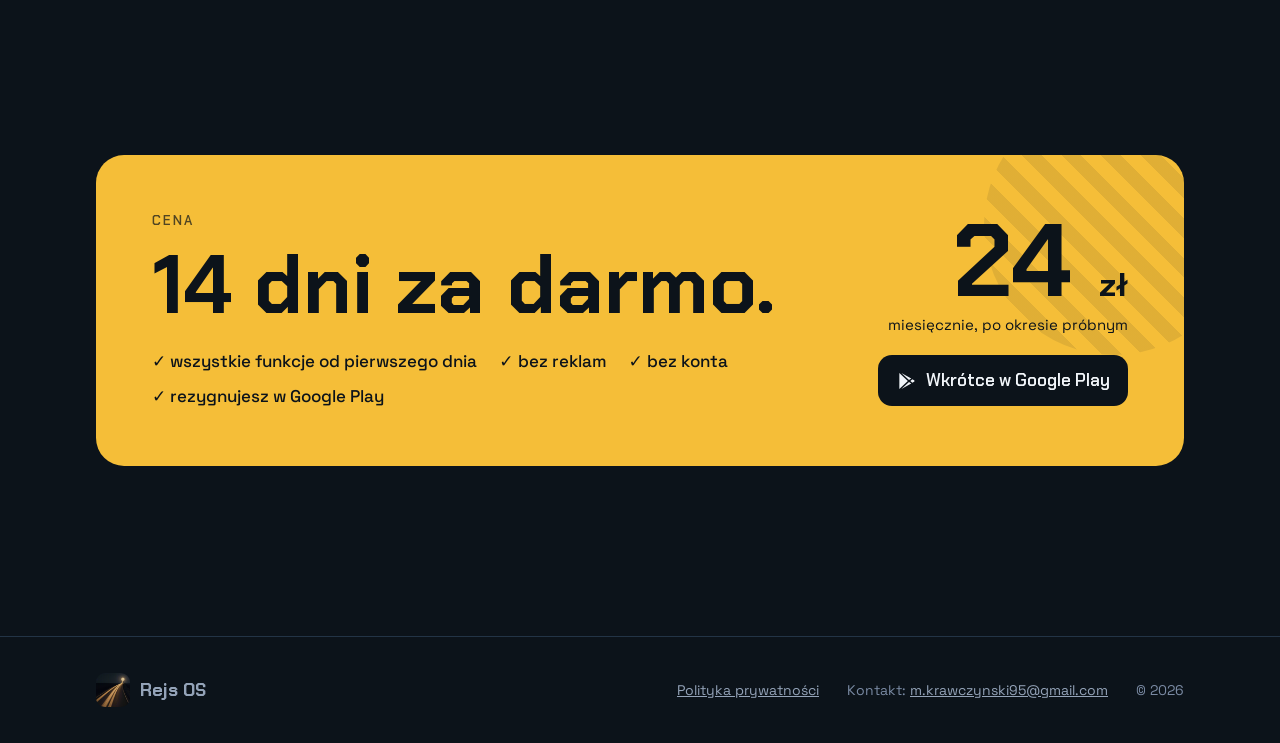
==== commit b5ebf36e: "Nowe zrzuty z 25.10: licznik 452 → 118 zł zgodny ze zrzutem, Funkcje: Dziś, Radio i playlisty, Progn" ====
--- a/index.html
+++ b/index.html
@@ -76,7 +76,7 @@
       <div class="sticky">
         <div class="wrap grid">
           <div class="phone device" aria-hidden="true">
-            <div class="device-screen"><span class="sbar" aria-hidden="true"><b>21:37</b><i class="sig"></i><i class="bat"></i></span><img src="img/01-dzis-zmiana.webp" alt="" width="540" height="1050" loading="lazy"></div>
+            <div class="device-screen"><span class="sbar" aria-hidden="true"><b>21:37</b><i class="sig"></i><i class="bat"></i></span><img src="img/02-zmiana-2.webp" alt="" width="540" height="1050" loading="lazy"></div>
             <div class="glow"></div>
           </div>
           <div class="ledger">
@@ -84,15 +84,15 @@
             <h2>Taksometr, który liczy dla Ciebie.</h2>
             <div class="meter" aria-live="off">
               <div class="lbl" id="meter-lbl">utarg z aplikacji</div>
-              <div class="big" id="meter-big">380 zł</div>
-              <div class="split" id="meter-split" hidden><span>do odłożenia <b>81 zł</b></span><span>zostaje Ci <b>92 zł</b></span></div>
+              <div class="big" id="meter-big">452 zł</div>
+              <div class="split" id="meter-split" hidden><span>do odłożenia <b>78 zł</b></span><span>zostaje Ci <b>40 zł</b></span></div>
             </div>
             <ul class="lines">
-              <li data-at="0.04"><span>Utarg z aplikacji</span><b>380 zł</b></li>
-              <li data-at="0.2" class="minus"><span>Prowizja platformy</span><b>−75 zł</b></li>
-              <li data-at="0.36" class="minus"><span>Czynsz za auto</span><b>−100 zł</b></li>
-              <li data-at="0.52" class="minus"><span>Paliwo (z kilometrów)</span><b>−32 zł</b></li>
-              <li data-at="0.68" class="total"><span>Zarobek po kosztach</span><b>173 zł</b></li>
+              <li data-at="0.04"><span>Utarg z aplikacji</span><b>452 zł</b></li>
+              <li data-at="0.2" class="minus"><span>Prowizja platformy</span><b>−113 zł</b></li>
+              <li data-at="0.36" class="minus"><span>Czynsz za auto</span><b>−129 zł</b></li>
+              <li data-at="0.52" class="minus"><span>Paliwo (z kilometrów)</span><b>−92 zł</b></li>
+              <li data-at="0.68" class="total"><span>Zarobek po kosztach</span><b>118 zł</b></li>
             </ul>
             <p class="note-ex">Przykładowy dzień. W aplikacji liczby biorą się z Twoich kursów, ustawień czynszu i spalania.</p>
           </div>
@@ -112,16 +112,34 @@
           </div>
 
           <article class="card">
-            <div class="shot device"><div class="device-screen"><span class="sbar" aria-hidden="true"><b>21:37</b><i class="sig"></i><i class="bat"></i></span><img src="img/02-podsumowanie-dnia.webp" alt="Ekran Podsumowanie dnia: 5:45 h online, 16 kursów, 148 km, zarobek po kosztach 185 zł" width="540" height="1050" loading="lazy"></div></div>
-            <div class="txt">
-              <span class="tag">Po zmianie</span>
-              <h3>Podsumowanie dnia</h3>
-              <p>Godziny online, kursy, kilometry i zarobek po kosztach. Od razu widzisz, ile odłożyć na ZUS i podatek. Asystent może Ci to przeczytać.</p>
-            </div>
-          </article>
-
-          <article class="card">
-            <div class="shot device"><div class="device-screen"><span class="sbar" aria-hidden="true"><b>21:37</b><i class="sig"></i><i class="bat"></i></span><img src="img/03-grafik-tygodnia.webp" alt="Ekran Grafik: cel 40,5 godziny online w tygodniu, rozkład zmian" width="540" height="1050" loading="lazy"></div></div>
+            <div class="shot device"><div class="device-screen"><span class="sbar" aria-hidden="true"><b>21:37</b><i class="sig"></i><i class="bat"></i></span><img src="img/05-dzis.webp" alt="Ekran Dziś przed zmianą: najbliższa zmiana Dzielony, ruch luźny, kafle Notatka, Muzyka, Twoja mapa, Prognoza" width="540" height="1050" loading="lazy"></div></div>
+            <div class="txt">
+              <span class="tag">Przed zmianą</span>
+              <h3>Dziś na jednym ekranie</h3>
+              <p>Najbliższa zmiana, ruch na mieście i lista rzeczy do zrobienia, zanim ruszysz. Notatka, muzyka, mapa i prognoza pod kciukiem.</p>
+            </div>
+          </article>
+
+          <article class="card">
+            <div class="shot device"><div class="device-screen"><span class="sbar" aria-hidden="true"><b>21:37</b><i class="sig"></i><i class="bat"></i></span><img src="img/04-zmiana-4.webp" alt="Ekran Muzyka: Radio i Playlisty" width="540" height="1050" loading="lazy"></div></div>
+            <div class="txt">
+              <span class="tag">W trasie</span>
+              <h3>Radio i playlisty</h3>
+              <p>Polskie i zagraniczne stacje oraz Twoje playlisty jednym dotknięciem, bez szukania po telefonie w trakcie jazdy.</p>
+            </div>
+          </article>
+
+          <article class="card">
+            <div class="shot device"><div class="device-screen"><span class="sbar" aria-hidden="true"><b>21:37</b><i class="sig"></i><i class="bat"></i></span><img src="img/33-prognoza.webp" alt="Ekran Prognoza: najlepsze godziny 8–11, około 2,2 kursu na godzinę" width="540" height="1050" loading="lazy"></div></div>
+            <div class="txt">
+              <span class="tag">Prognoza</span>
+              <h3>Kiedy opłaca się jechać</h3>
+              <p>Najlepsze godziny dnia policzone z Twoich własnych kursów. Widzisz, ile kursów na godzinę zwykle wpada i kiedy ruszyć.</p>
+            </div>
+          </article>
+
+          <article class="card">
+            <div class="shot device"><div class="device-screen"><span class="sbar" aria-hidden="true"><b>21:37</b><i class="sig"></i><i class="bat"></i></span><img src="img/07-grafik-2.webp" alt="Ekran Grafik: cel 43 godziny online w tygodniu i 413 zł na rękę" width="540" height="1050" loading="lazy"></div></div>
             <div class="txt">
               <span class="tag">Plan</span>
               <h3>Grafik pod cel</h3>
@@ -130,7 +148,7 @@
           </article>
 
           <article class="card">
-            <div class="shot device"><div class="device-screen"><span class="sbar" aria-hidden="true"><b>21:37</b><i class="sig"></i><i class="bat"></i></span><img src="img/04-tydzien-finanse.webp" alt="Ekran Tydzień: 4 zmiany, 32 h online, 107 kursów, 796 km, zostaje 585 zł" width="540" height="1050" loading="lazy"></div></div>
+            <div class="shot device"><div class="device-screen"><span class="sbar" aria-hidden="true"><b>21:37</b><i class="sig"></i><i class="bat"></i></span><img src="img/11-tydzien-2.webp" alt="Ekran Tydzień: przepływ pieniędzy, 2 824 zł przychodu brutto i rozbicie kosztów" width="540" height="1050" loading="lazy"></div></div>
             <div class="txt">
               <span class="tag">Tydzień</span>
               <h3>Dokąd poszły pieniądze</h3>
@@ -139,20 +157,20 @@
           </article>
 
           <article class="card">
-            <div class="shot device"><div class="device-screen"><span class="sbar" aria-hidden="true"><b>21:37</b><i class="sig"></i><i class="bat"></i></span><img src="img/05-papiery.webp" alt="Ekran Papiery: koszty miesiąca, tankowanie i wydatki, eksport miesiąca" width="540" height="1050" loading="lazy"></div></div>
+            <div class="shot device"><div class="device-screen"><span class="sbar" aria-hidden="true"><b>21:37</b><i class="sig"></i><i class="bat"></i></span><img src="img/14-papiery-1.webp" alt="Ekran Papiery: koszty miesiąca 825 zł, paliwo i paragony" width="540" height="1050" loading="lazy"></div></div>
             <div class="txt">
               <span class="tag">Papiery</span>
               <h3>Paragony w jednym miejscu</h3>
-              <p>Zdjęcie paragonu albo faktury, tankowanie, wydatek. Na koniec miesiąca jeden plik dla księgowej.</p>
-            </div>
-          </article>
-
-          <article class="card">
-            <div class="shot device"><div class="device-screen"><span class="sbar" aria-hidden="true"><b>21:37</b><i class="sig"></i><i class="bat"></i></span><img src="img/06-ustawienia-kolor.webp" alt="Ekran Ustawienia: wybór koloru przewodniego i opcje trasy" width="540" height="1050" loading="lazy"></div></div>
+              <p>Zdjęcie paragonu albo faktury, tankowanie, wydatek. Na koniec miesiąca jedna paczka dla księgowej.</p>
+            </div>
+          </article>
+
+          <article class="card">
+            <div class="shot device"><div class="device-screen"><span class="sbar" aria-hidden="true"><b>21:37</b><i class="sig"></i><i class="bat"></i></span><img src="img/17-ustawienia-1.webp" alt="Ekran Ustawienia: profil kierowcy, paliwo, ZUS i cele" width="540" height="1050" loading="lazy"></div></div>
             <div class="txt">
               <span class="tag">Twoje auto</span>
               <h3>Ustawione pod Ciebie</h3>
-              <p>Kolor przewodni, czynsz, platformy, cel dnia. Każda opcja ma opis, co robi.</p>
+              <p>Platformy, flota, paliwo, ZUS i cele w jednym miejscu. Każda opcja ma opis, co robi.</p>
             </div>
           </article>
         </div>
--- a/style.css
+++ b/style.css
@@ -112,7 +112,7 @@
 #licznik .sticky { display: flex; align-items: center; }
 #licznik .grid { display: grid; grid-template-columns: minmax(0, 0.9fr) minmax(0, 1.1fr); gap: clamp(24px, 5vw, 72px); align-items: center; width: 100%; padding-top: 48px; }
 .phone { --rot: -16deg; width: min(330px, 100%); max-height: 80vh; max-height: 80svh; margin-inline: auto; transform: perspective(1400px) rotateY(var(--rot)) rotateX(4deg); }
-.phone .glow { position: absolute; left: 6.5%; right: 6.5%; top: 58%; height: 19%; border-radius: 18px; box-shadow: 0 0 0 2px var(--meter), 0 0 50px 4px rgba(114,240,198,.45); opacity: var(--g, 0); }
+.phone .glow { position: absolute; left: 2.2%; right: 2%; top: 65.7%; height: 18.3%; border-radius: 20px; box-shadow: 0 0 0 2px var(--meter), 0 0 50px 4px rgba(114,240,198,.45); opacity: var(--g, 0); }
 .ledger h2 { font-size: clamp(32px, 4.2vw, 54px); margin-top: 10px; }
 .meter {
   margin-top: 26px; background: var(--meter-bg); border: 1.5px solid #12302a; border-radius: var(--radius);
@@ -148,29 +148,30 @@
 /* ---------- Telefon (makieta urządzenia) ---------- */
 .device {
   --ar: 9 / 19.5;
-  position: relative; aspect-ratio: var(--ar); padding: 2.6%;
-  border-radius: 14% / 6.5%;
-  background: linear-gradient(150deg, #4a5462 0%, #1a2028 18%, #0a0d11 50%, #1c232c 82%, #56606e 100%);
+  position: relative; aspect-ratio: var(--ar); padding: 1.9%;
+  border-radius: 13% / 6%;
+  background: linear-gradient(160deg, #161b21 0%, #0a0d10 50%, #12161b 100%);
   box-shadow:
-    inset 0 0 0 1px rgba(255,255,255,.22),
-    inset 0 0 0 3px #07090c,
-    inset 0 0 0 4px rgba(255,255,255,.06),
-    0 2px 0 rgba(255,255,255,.04),
+    inset 0 0 0 1px rgba(255,255,255,.14),
     0 60px 90px -40px rgba(0,0,0,.95),
     0 24px 40px -24px rgba(0,0,0,.7);
 }
 .device::before, .device::after {
-  content: ""; position: absolute; right: -2.2%; width: 2.2%; border-radius: 0 3px 3px 0;
-  background: linear-gradient(90deg, #12161b, #4a5462 60%, #222932);
+  content: ""; position: absolute; right: -1.2%; width: 1.3%; border-radius: 0 3px 3px 0;
+  background: linear-gradient(90deg, #0d1014, #262d35);
 }
 .device::before { top: 20%; height: 7%; }
 .device::after { top: 31%; height: 13%; }
 .device-screen {
   position: relative; height: 100%; display: flex; flex-direction: column;
-  border-radius: 12% / 5.6%; overflow: hidden; background: var(--bg);
-  box-shadow: 0 0 0 1px #000;
-}
-.device-screen img { flex: 1 1 auto; min-height: 0; width: 100%; height: 100%; object-fit: cover; object-position: top; }
+  border-radius: 11.5% / 5.3%; overflow: hidden; background: var(--bg); padding-bottom: 5.5%;
+  box-shadow: none;
+}
+.device-screen img { flex: 1 1 auto; min-height: 0; width: 100%; height: 100%; object-fit: cover; object-position: center top; }
+.device-screen::before { /* pasek gestów Androida */
+  content: ""; position: absolute; left: 50%; bottom: 1.4%; width: 30%; height: 4px; transform: translateX(-50%);
+  border-radius: 4px; background: rgba(232,238,245,.55); z-index: 1;
+}
 .device-screen::after { /* odbicie światła na szkle */
   content: ""; position: absolute; inset: 0; pointer-events: none;
   background: linear-gradient(118deg, rgba(255,255,255,.13) 0%, rgba(255,255,255,.04) 26%, rgba(255,255,255,0) 42%, rgba(255,255,255,0) 78%, rgba(255,255,255,.05) 100%);
@@ -179,14 +180,14 @@
   flex: 0 0 auto; position: relative; height: 0; padding-top: 7.5%;
   display: block; color: #e8eef5; font-family: var(--body); font-weight: 600;
 }
-.sbar b { position: absolute; left: 8%; top: 50%; transform: translateY(-38%); font-size: clamp(6px, 1.1vw, 11px); letter-spacing: .02em; }
+.sbar b { position: absolute; left: 9%; top: 50%; transform: translateY(-38%); font-size: clamp(6px, 1.1vw, 11px); letter-spacing: .02em; }
 .sbar::before { /* aparat w ekranie */
   content: ""; position: absolute; left: 50%; top: 50%; width: 4.4%; aspect-ratio: 1; transform: translate(-50%, -42%);
   border-radius: 50%; background: radial-gradient(circle at 35% 35%, #2c3a4c 0 18%, #05070a 46%); box-shadow: 0 0 0 1.5px #000;
 }
 .sbar .sig, .sbar .bat { position: absolute; top: 50%; transform: translateY(-38%); }
-.sbar .sig { right: 17%; width: 4%; aspect-ratio: 1; background: linear-gradient(135deg, transparent 50%, #e8eef5 50%); }
-.sbar .bat { right: 8%; width: 6.5%; aspect-ratio: 2.1; border: 1.2px solid #e8eef5; border-radius: 2.5px; background: linear-gradient(90deg, #e8eef5 72%, transparent 72%) content-box; padding: 1px; }
+.sbar .sig { right: 19%; width: 4%; aspect-ratio: 1; background: linear-gradient(135deg, transparent 50%, #e8eef5 50%); }
+.sbar .bat { right: 10%; width: 6.5%; aspect-ratio: 2.1; border: 1.2px solid #e8eef5; border-radius: 2.5px; background: linear-gradient(90deg, #e8eef5 72%, transparent 72%) content-box; padding: 1px; }
 
 /* ---------- 3. Funkcje (poziomo) ---------- */
 #funkcje .sticky { display: flex; align-items: center; }
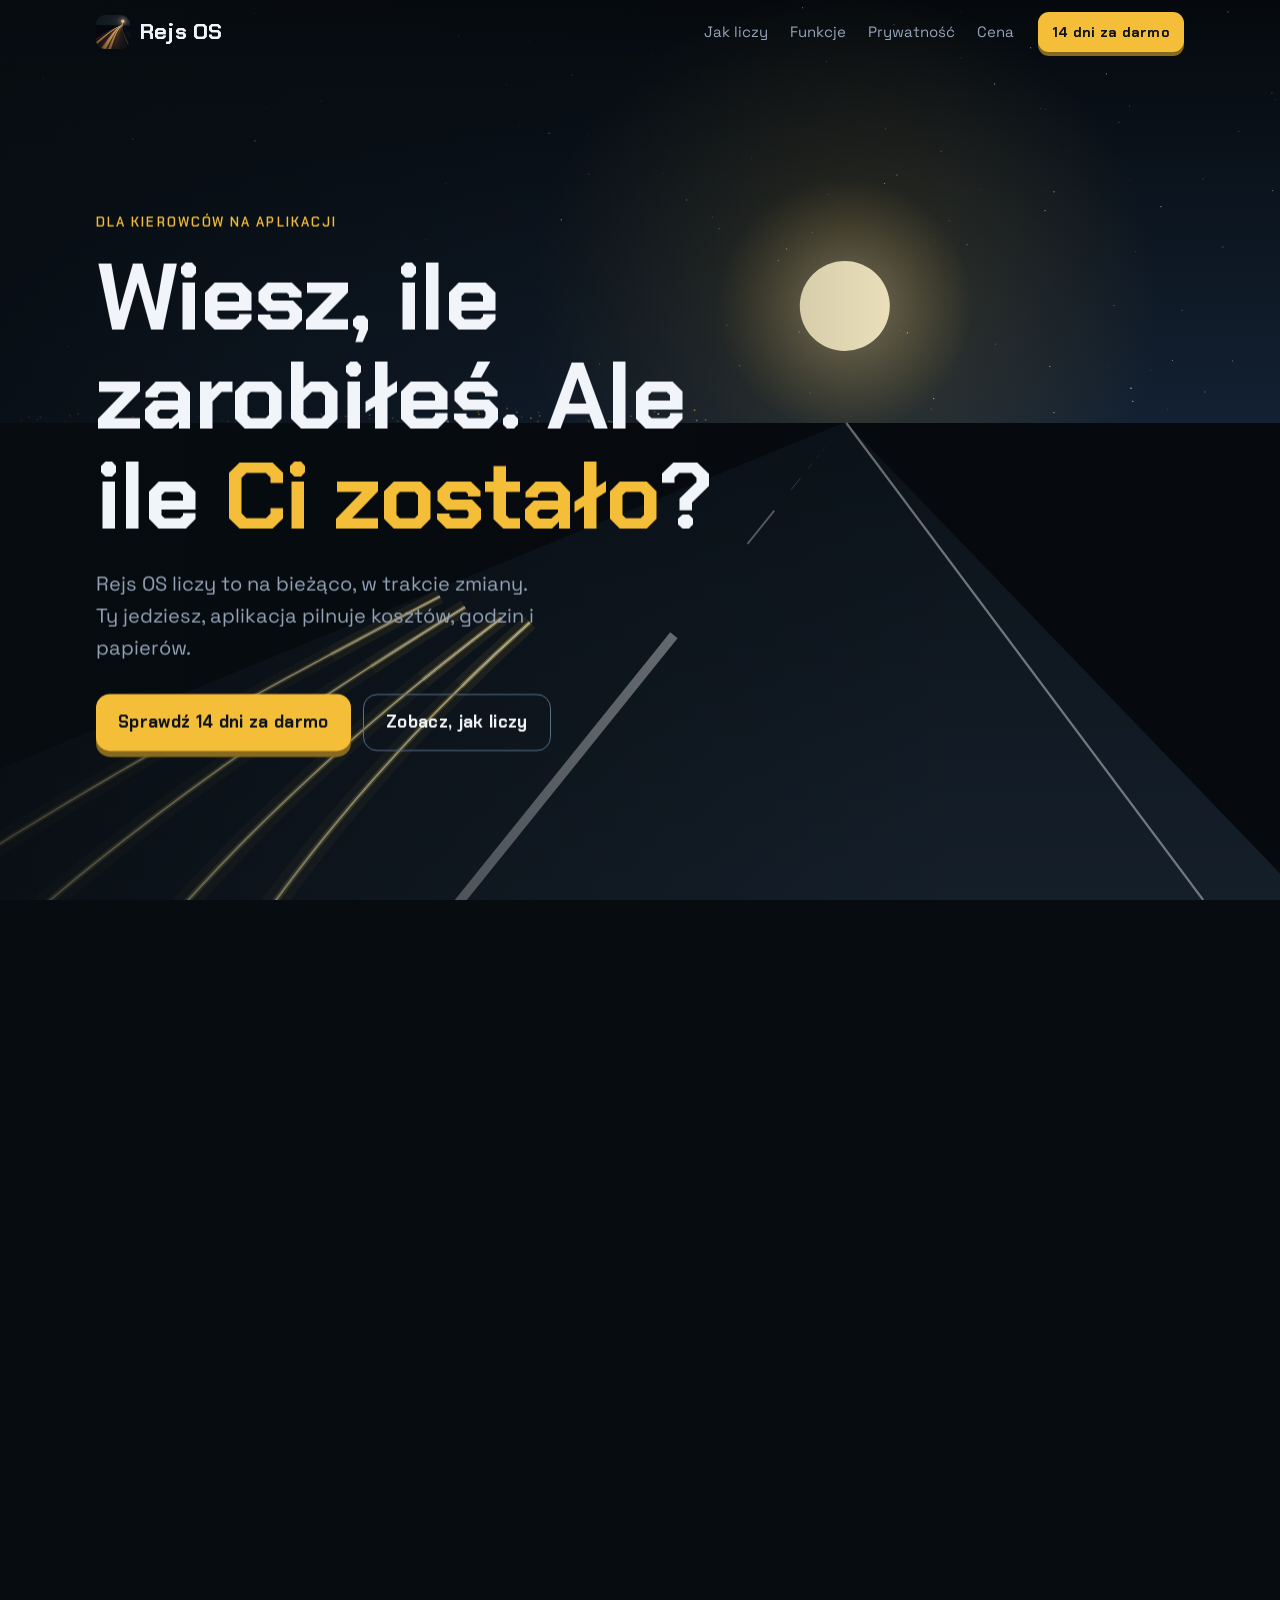
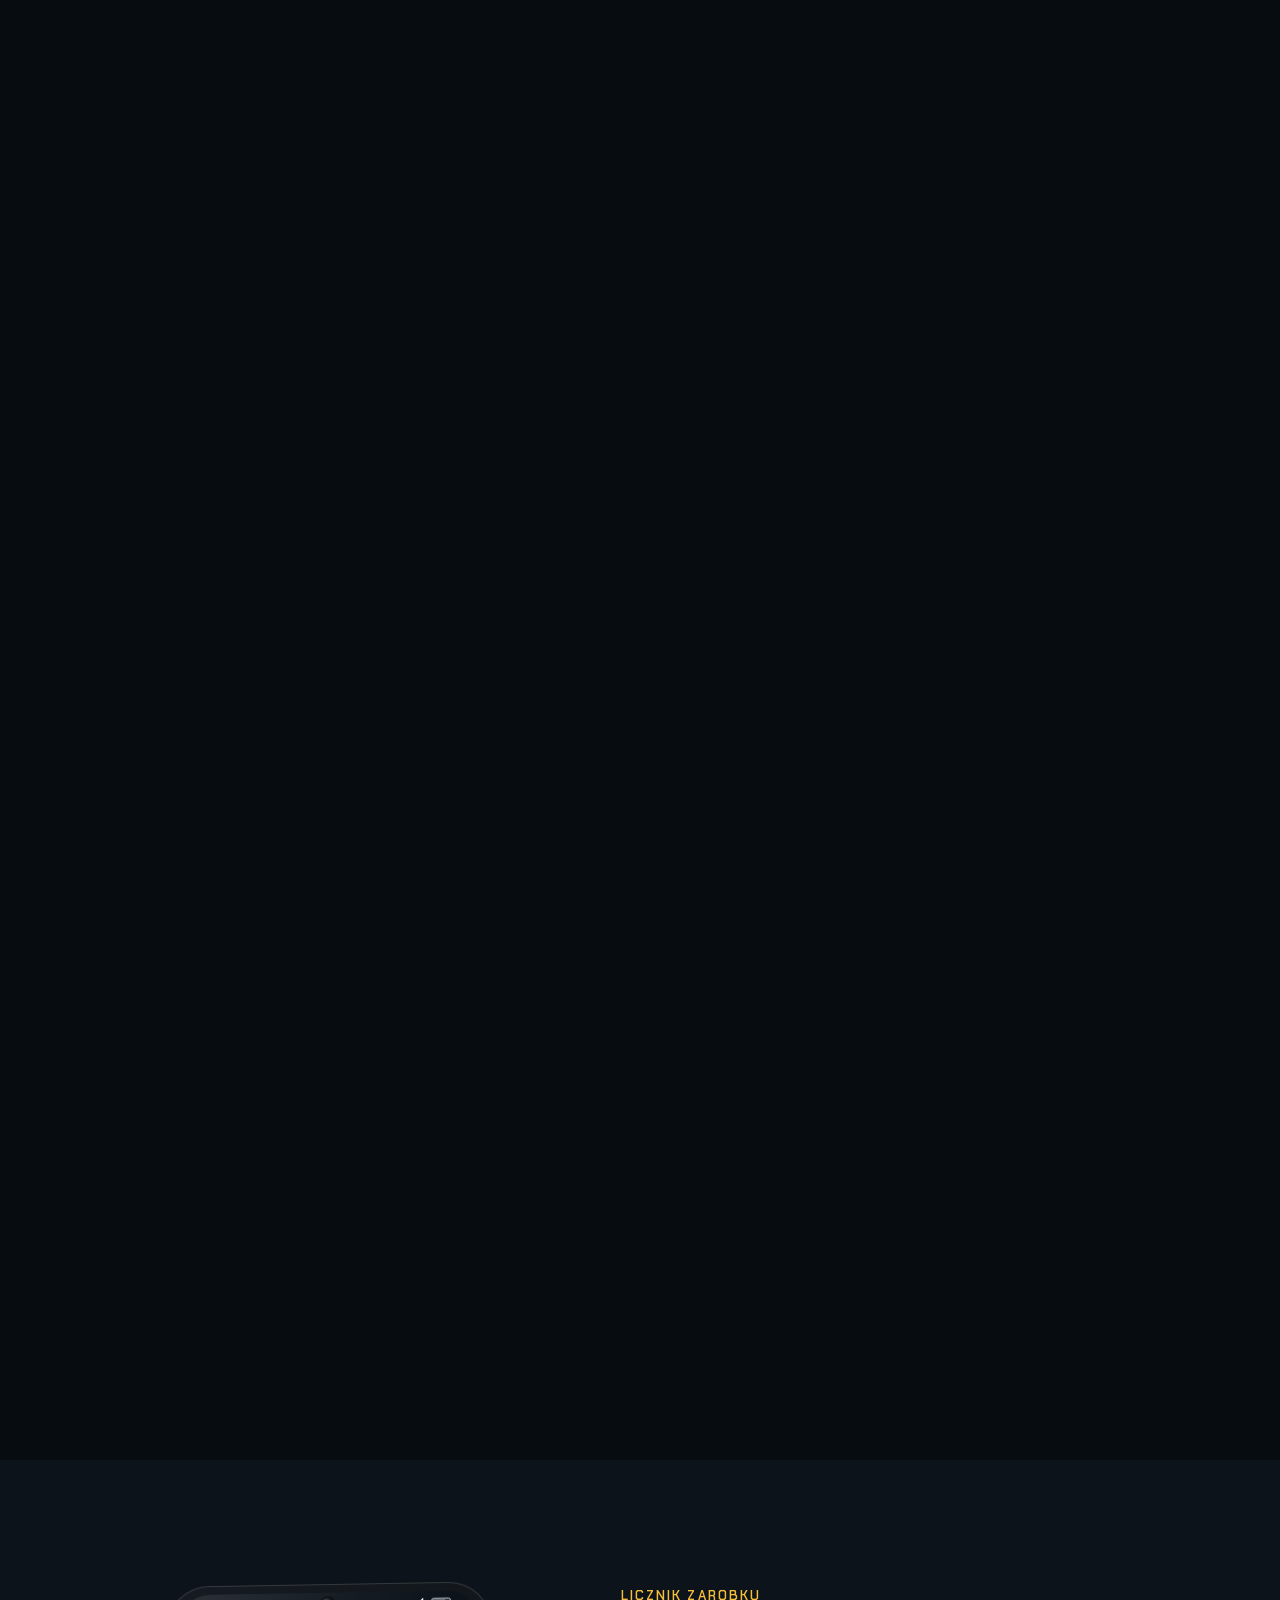
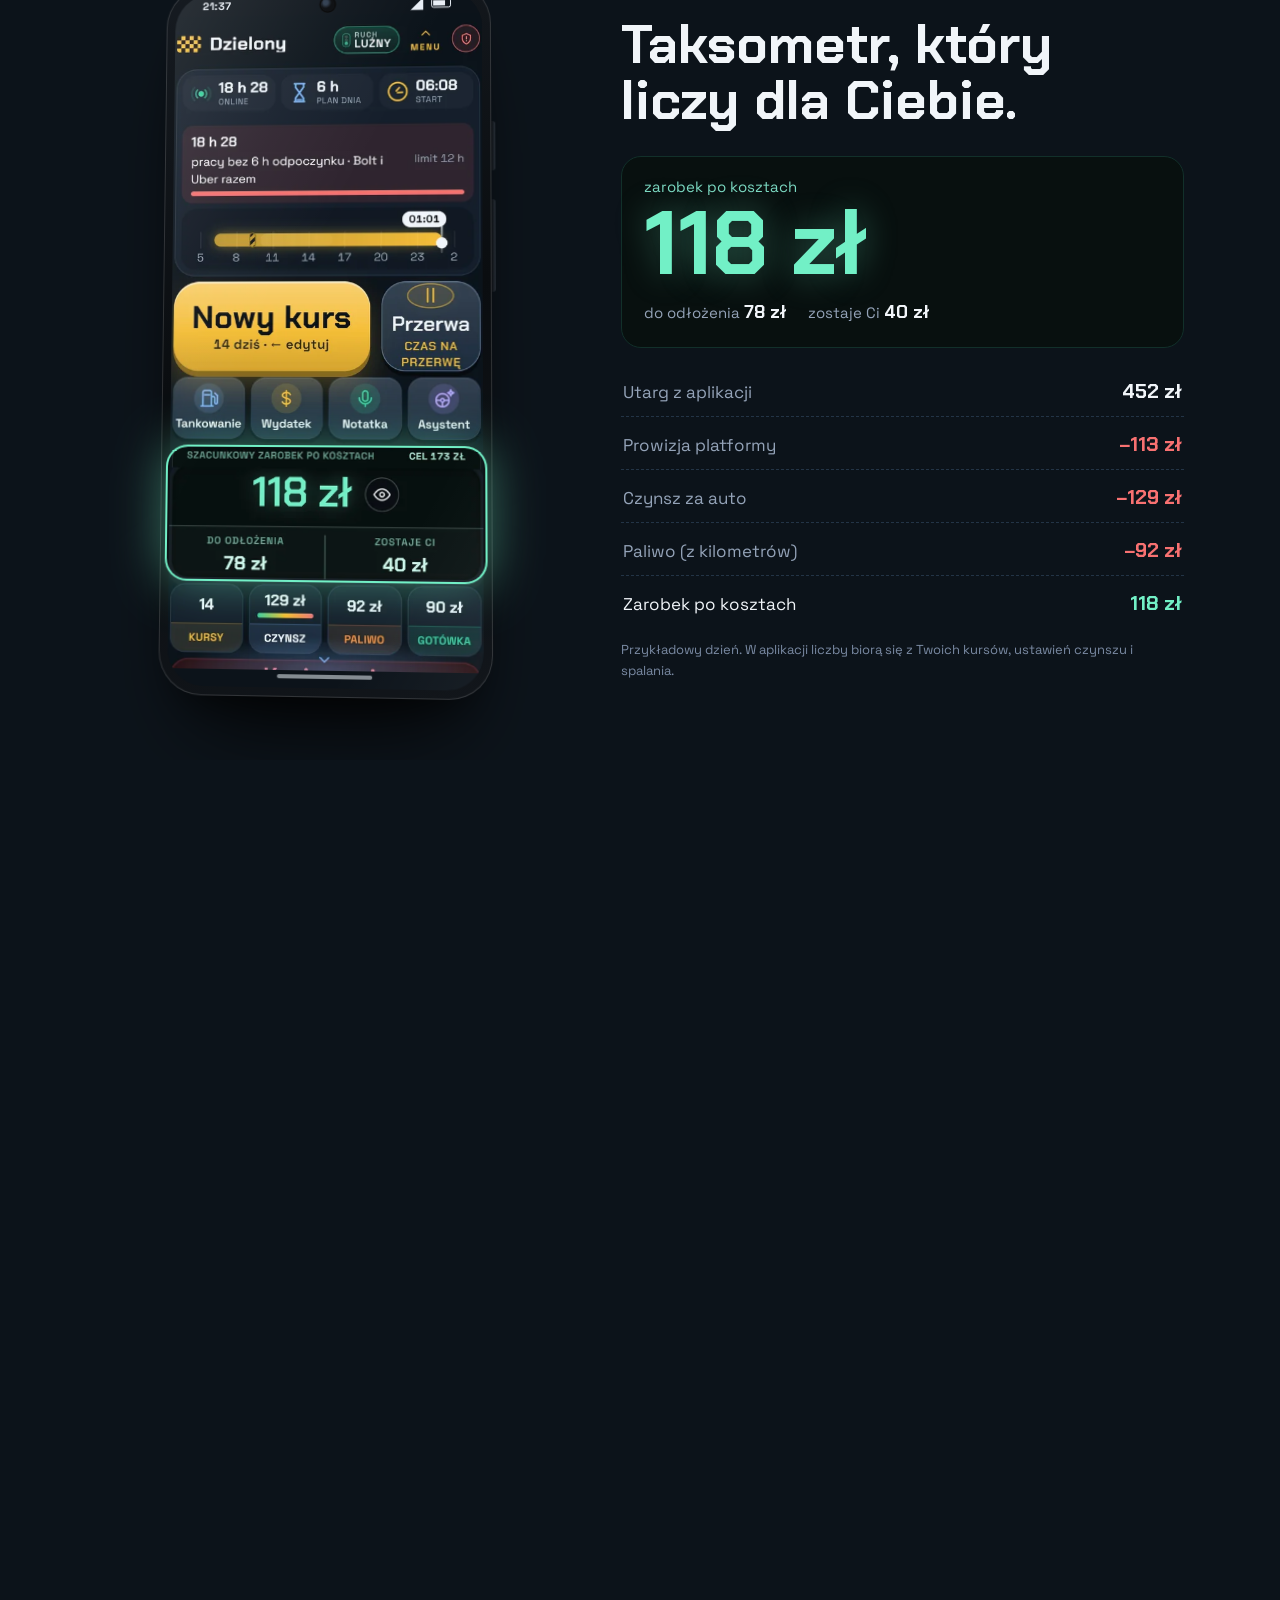
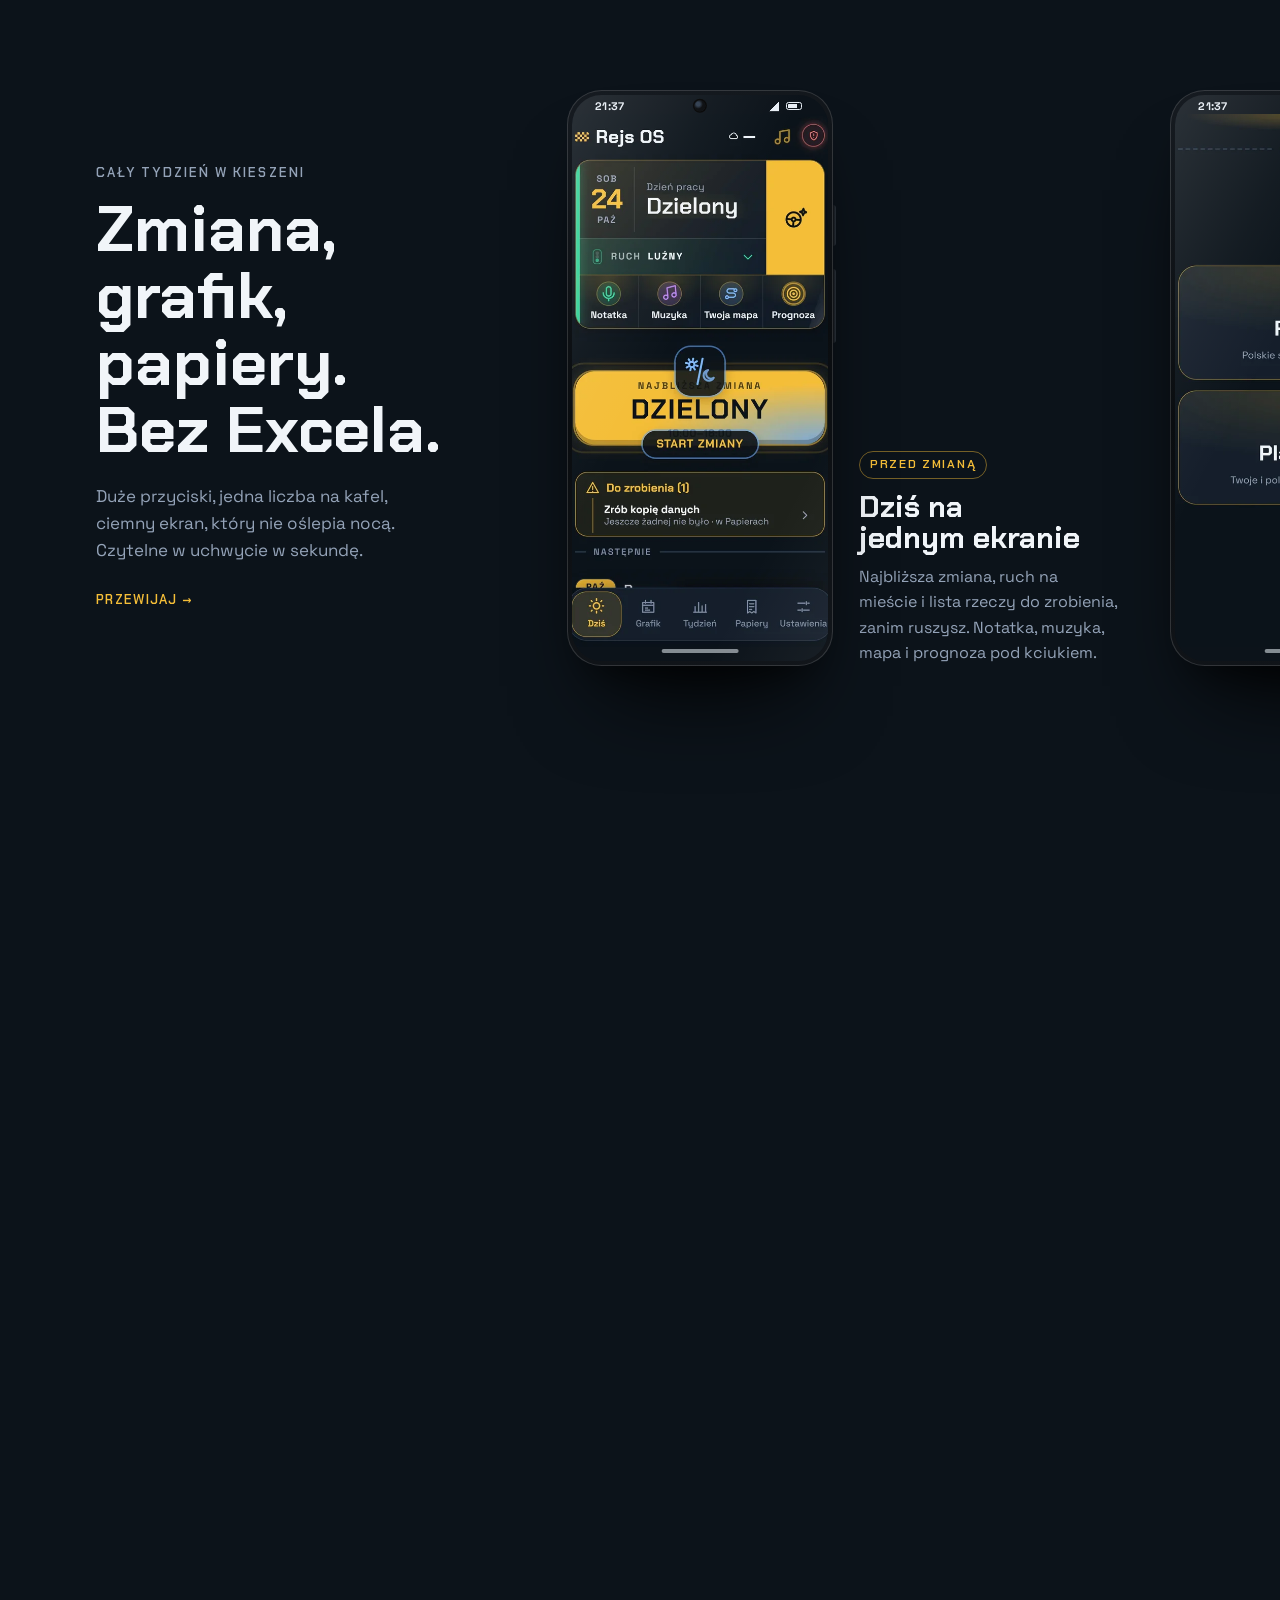
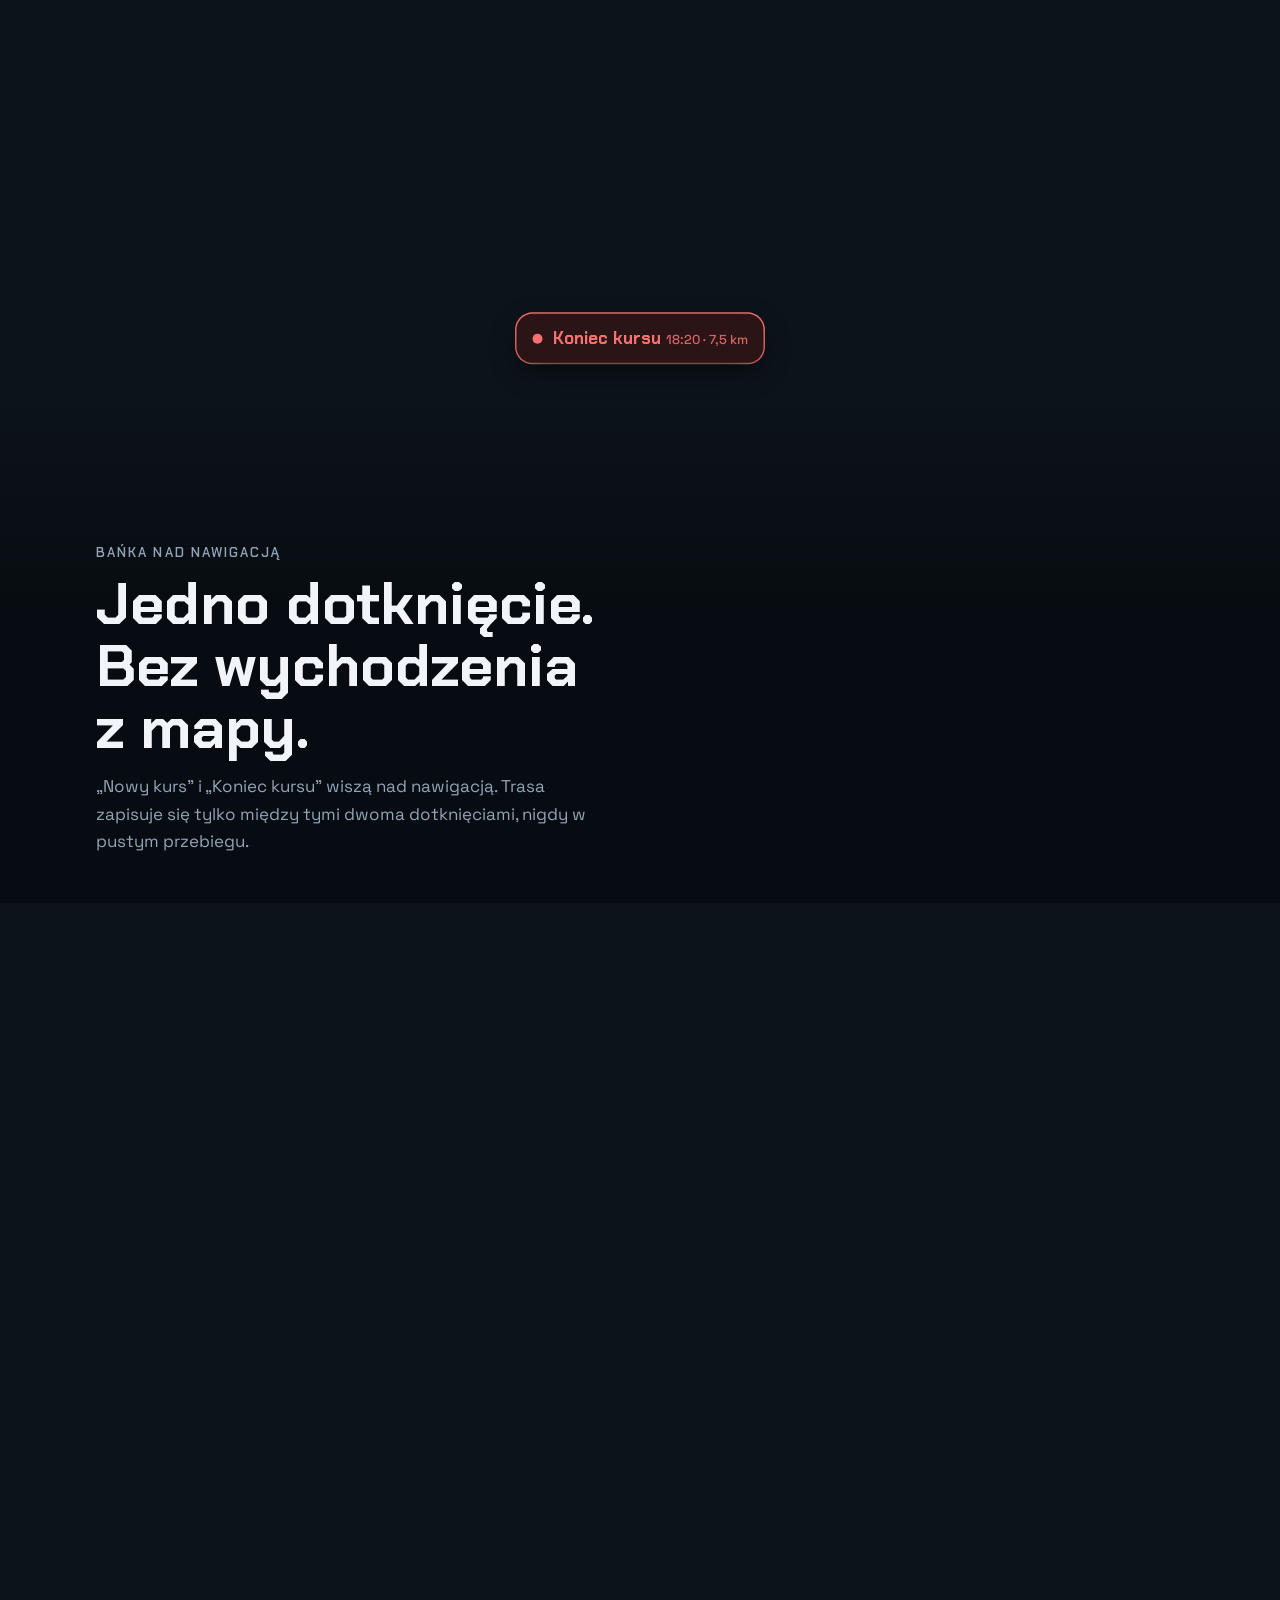
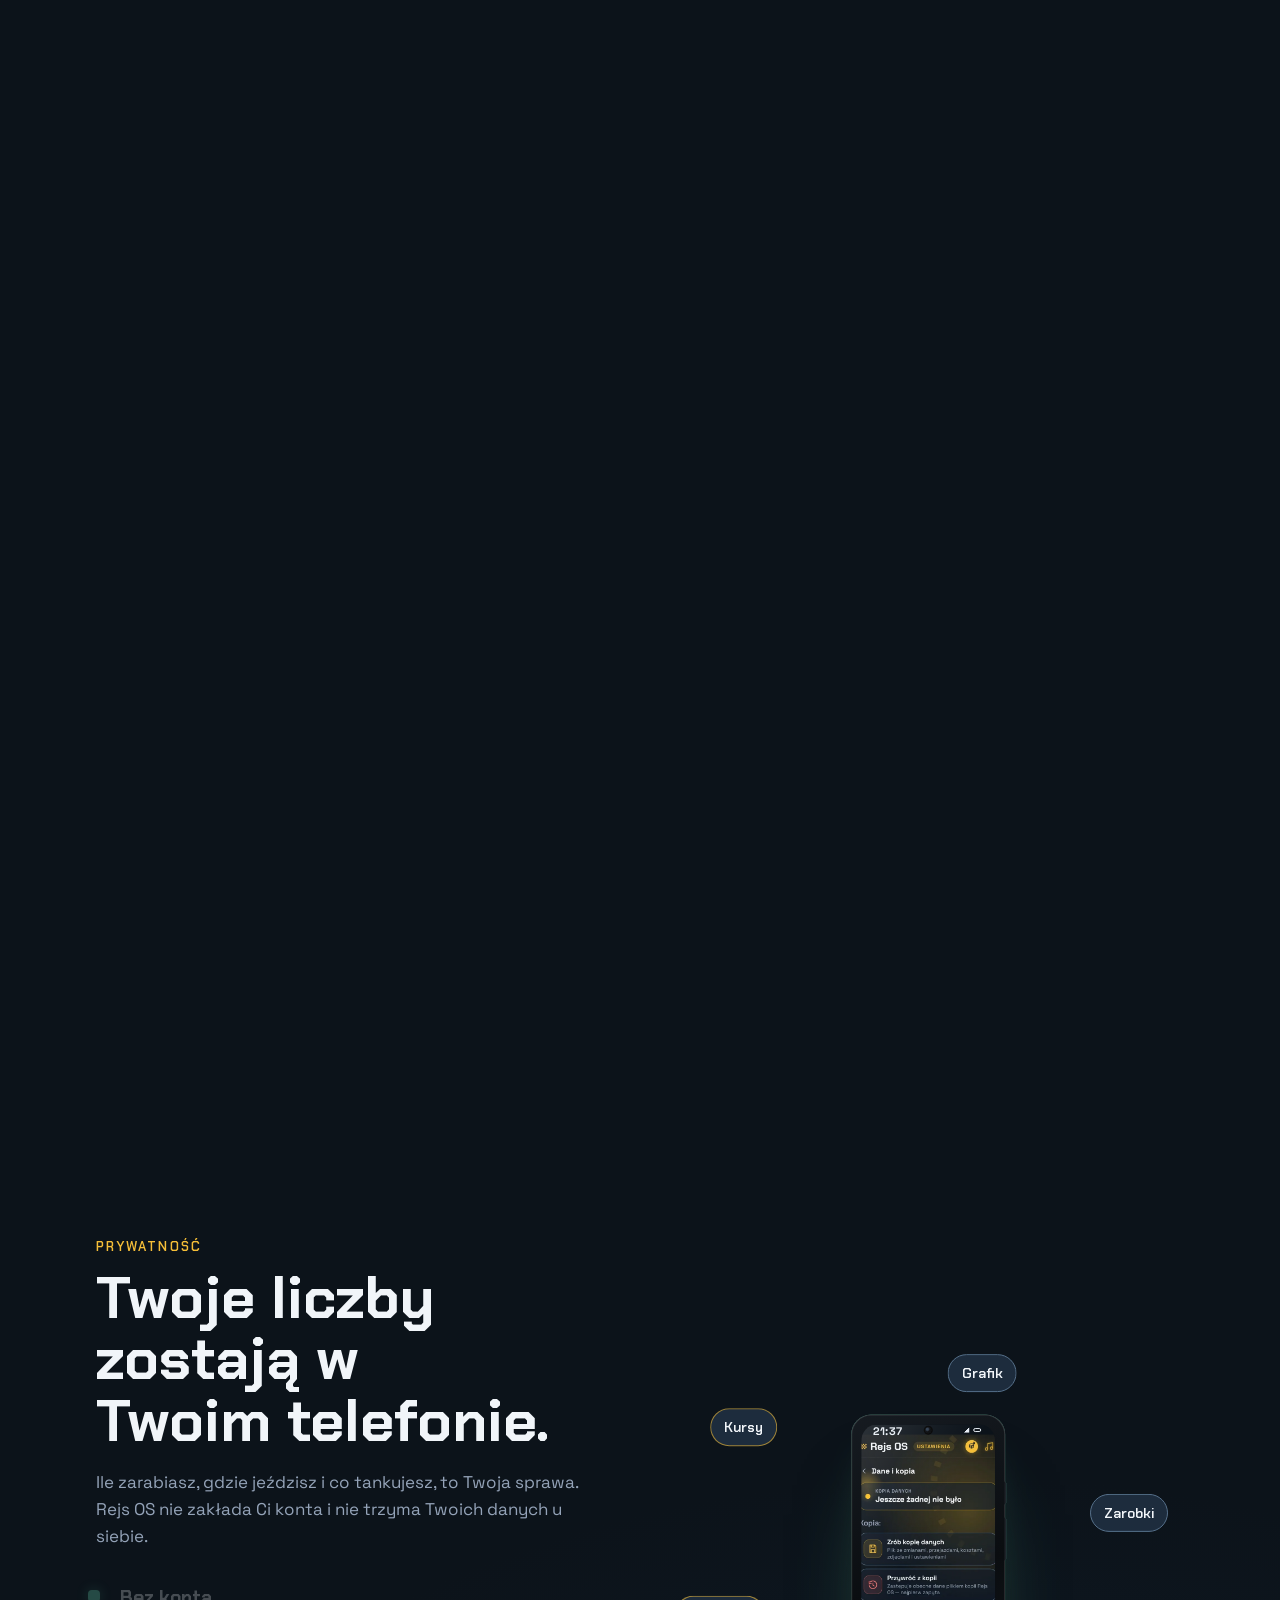
==== commit 87786d0b: "Funkcje: przystanek na każdej karcie i dłużej na ostatniej; Prywatność jako scena (dane wlatują do t" ====
--- a/index.html
+++ b/index.html
@@ -192,28 +192,53 @@
       </div>
     </section>
 
-    <!-- 5. Prywatność -->
-    <section id="prywatnosc" class="band">
-      <div class="wrap">
-        <div class="head">
-          <div>
+    <!-- 5. Prywatność: dane wlatują do telefonu, serwer autora odpada, Twoje konta podpinasz sam -->
+    <section id="prywatnosc" class="scrolly" data-scene="vault">
+      <div class="sticky">
+        <div class="wrap vault-grid">
+          <div class="vault-copy">
             <p class="eyebrow">Prywatność</p>
             <h2>Twoje liczby zostają w Twoim telefonie.</h2>
-          </div>
-          <p>Ile zarabiasz, gdzie jeździsz i co tankujesz, to Twoja sprawa. Rejs OS nie ma serwera, na który mógłby to wysłać.</p>
-        </div>
-        <div class="nos">
-          <div><b><s>Konto</s></b><span>Nie zakładasz żadnego. Instalujesz i jedziesz.</span></div>
-          <div><b><s>Serwer</s></b><span>Dane są w pamięci telefonu. Autor ich nie widzi.</span></div>
-          <div><b><s>Reklamy</s></b><span>Płacisz abonament, więc nie jesteś towarem.</span></div>
-          <div><b><s>Śledzenie</s></b><span>Bez analityki i bez zapisu poza kursem.</span></div>
-        </div>
-        <div class="yours">
-          <div><span class="k">Opcjonalnie</span><b>Twój Dysk Google</b><span>Kopia danych na Twoim koncie, w folderze Rejs OS.</span></div>
-          <div><span class="k">Opcjonalnie</span><b>Twoja pogoda</b><span>Prognoza pod zmianę, na Twoim własnym kluczu.</span></div>
-          <div><span class="k">Opcjonalnie</span><b>Twój podgląd ruchu</b><span>Korki w okolicy, na Twoim kluczu TomTom.</span></div>
-        </div>
-        <p class="more"><a href="polityka-prywatnosci.html">Przeczytaj politykę prywatności →</a></p>
+            <p class="lede">Ile zarabiasz, gdzie jeździsz i co tankujesz, to Twoja sprawa. Rejs OS nie zakłada Ci konta i nie trzyma Twoich danych u siebie.</p>
+            <ul class="pillars">
+              <li data-at="0.3"><b>Bez konta</b><span>Instalujesz i jedziesz. Nie podajesz e-maila ani numeru.</span></li>
+              <li data-at="0.4"><b>Dane w pamięci telefonu</b><span>Kursy, zarobki, paragony i trasy. Autor ich nie widzi.</span></li>
+              <li data-at="0.5"><b>Bez reklam</b><span>Płacisz abonament, więc nie jesteś towarem.</span></li>
+              <li data-at="0.6"><b>Bez śledzenia</b><span>Bez analityki. Trasa zapisuje się tylko w trakcie kursu.</span></li>
+            </ul>
+            <p class="more"><a href="polityka-prywatnosci.html">Przeczytaj politykę prywatności →</a></p>
+          </div>
+          <div class="vault-stage" aria-hidden="true">
+            <svg class="vlines" viewBox="0 0 100 100" preserveAspectRatio="none"><path class="ln ln-server" pathLength="1" d="M60 36 L82 15"/><path class="ln ln-svc" pathLength="1" d="M42 64 L17 84"/><path class="ln ln-svc" pathLength="1" d="M50 68 L50 84"/><path class="ln ln-svc" pathLength="1" d="M58 64 L83 84"/></svg>
+            <div class="node server"><b>Serwer autora</b><span>nie dostaje Twoich danych</span><em>✕</em></div>
+                        <div class="node svc s1"><b><i>Twój </i>Dysk Google</b><span>kopia na Twoim koncie</span></div>
+            <div class="node svc s2"><b><i>Twoja </i>pogoda</b><span>Twój klucz</span></div>
+            <div class="node svc s3"><b><i>Twój </i>TomTom</b><span>korki, Twój klucz</span></div>
+            <div class="vault-phone device"><div class="device-screen"><span class="sbar" aria-hidden="true"><b>21:37</b><i class="sig"></i><i class="bat"></i></span><img src="img/27-dane-i-kopia.webp" alt="" width="540" height="1050" loading="lazy"></div><div class="lock"><svg viewBox="0 0 24 24" fill="none" stroke="currentColor" stroke-width="2" stroke-linecap="round"><rect x="5" y="11" width="14" height="10" rx="2.5"/><path d="M8 11V8a4 4 0 0 1 8 0v3"/></svg></div></div>
+            <span class="chip" data-k="0">Kursy</span>
+            <span class="chip" data-k="1">Zarobki</span>
+            <span class="chip" data-k="2">Paragony</span>
+            <span class="chip" data-k="3">Trasy</span>
+            <span class="chip" data-k="4">Notatki</span>
+            <span class="chip" data-k="5">Grafik</span>
+          </div>
+        </div>
+      </div>
+    </section>
+
+    <!-- 5b. Atuty -->
+    <section id="atuty" class="band">
+      <div class="wrap">
+        <p class="eyebrow">Dlaczego Rejs OS</p>
+        <h2 class="atuty-title">Zrobione pod prawdziwą zmianę za kierownicą.</h2>
+        <div class="perks">
+          <article class="perk" style="--i:0"><div class="pi"><svg viewBox="0 0 24 24" fill="none" stroke="currentColor" stroke-width="2" stroke-linecap="round"><path d="M13 2 4 14h7l-1 8 9-12h-7z"/></svg></div><h3>Lekka obok Bolta i Ubera</h3><p>Ozdobne animacje stają, kiedy przewijasz, więc aplikacja nie dławi telefonu, na którym chodzi nawigacja.</p></article>
+          <article class="perk" style="--i:1"><div class="pi"><svg viewBox="0 0 24 24" fill="none" stroke="currentColor" stroke-width="2" stroke-linecap="round"><circle cx="12" cy="12" r="9"/><path d="M12 7v5l3 2"/></svg></div><h3>Pilnuje limitu pracy</h3><p>Liczy godziny bez 6 h odpoczynku, Bolt i Uber razem, i ostrzega przed limitem 12 h.</p></article>
+          <article class="perk" style="--i:2"><div class="pi"><svg viewBox="0 0 24 24" fill="none" stroke="currentColor" stroke-width="2" stroke-linecap="round"><path d="M20 14.5A8 8 0 0 1 9.5 4a8 8 0 1 0 10.5 10.5z"/></svg></div><h3>Rytm snu</h3><p>Pomaga ułożyć sen pod start zmiany, krok po pół godziny, bez rewolucji z dnia na dzień.</p></article>
+          <article class="perk" style="--i:3"><div class="pi"><svg viewBox="0 0 24 24" fill="none" stroke="currentColor" stroke-width="2" stroke-linecap="round"><path d="M4 10v4M8 7v10M12 4v16M16 8v8M20 11v2"/></svg></div><h3>Radio przy pasażerze</h3><p>Gdy ktoś wsiada, ścisza, wycisza albo zmienia stację. Po kursie wraca do Twojej muzyki.</p></article>
+          <article class="perk" style="--i:4"><div class="pi"><svg viewBox="0 0 24 24" fill="none" stroke="currentColor" stroke-width="2" stroke-linecap="round"><rect x="3" y="3" width="8" height="8" rx="2"/><rect x="13" y="3" width="8" height="8" rx="2"/><rect x="3" y="13" width="8" height="8" rx="2"/><rect x="13" y="13" width="8" height="8" rx="2"/></svg></div><h3>Widżety na pulpicie</h3><p>Zmiana, cel dnia i szybkie akcje bez otwierania aplikacji. Kwoty ukryte, dopóki nie dotkniesz oka.</p></article>
+          <article class="perk" style="--i:5"><div class="pi"><svg viewBox="0 0 24 24" fill="none" stroke="currentColor" stroke-width="2" stroke-linecap="round"><path d="M3 12h18M12 3c3 3.5 3 14.5 0 18M12 3c-3 3.5-3 14.5 0 18"/><circle cx="12" cy="12" r="9"/></svg></div><h3>Po polsku, wkrótce więcej</h3><p>Ukraiński i angielski są w drodze, żeby każdy kierowca czytał liczby w swoim języku.</p></article>
+        </div>
       </div>
     </section>
 
--- a/style.css
+++ b/style.css
@@ -237,26 +237,74 @@
 
 /* ---------- 5. Prywatność ---------- */
 .band { padding-block: clamp(90px, 14vw, 170px); }
-#prywatnosc { background: radial-gradient(1200px 600px at 70% 0%, #101b26, var(--bg) 70%); }
-#prywatnosc .head { display: grid; grid-template-columns: minmax(0, 1.1fr) minmax(0, 0.9fr); gap: 48px; align-items: end; }
-#prywatnosc h2 { font-size: clamp(40px, 5.6vw, 76px); margin-top: 12px; }
-#prywatnosc .head p { color: var(--muted); }
-.nos { margin-top: 56px; display: grid; grid-template-columns: repeat(4, minmax(0, 1fr)); border-top: 1.5px solid var(--line); }
-.nos div { padding: 22px 18px 0 0; }
-.nos b { display: block; font-family: var(--display); font-size: 26px; }
-.nos b s { text-decoration-color: var(--red); text-decoration-thickness: 3px; color: var(--muted); }
-.nos span { display: block; margin-top: 6px; color: var(--muted); font-size: 15px; }
-.yours { margin-top: 56px; display: grid; grid-template-columns: repeat(3, minmax(0, 1fr)); gap: 12px; }
-.yours div { background: var(--surface); border: 1.5px solid var(--line); border-radius: var(--radius); padding: 18px 20px; }
-.yours b { font-family: var(--display); font-size: 19px; }
-.yours span { display: block; margin-top: 4px; font-size: 15px; color: var(--muted); }
-.yours .k { font-size: 12px; letter-spacing: .14em; text-transform: uppercase; color: var(--blue); font-family: var(--display); font-weight: 600; }
-.more { margin-top: 28px; }
+/* Prywatność: scena „sejf” */
+#prywatnosc { height: 320vh; background: radial-gradient(1200px 700px at 75% 30%, #0f1b27, var(--bg) 70%); }
+#prywatnosc .sticky { display: flex; align-items: center; }
+.vault-grid { display: grid; grid-template-columns: minmax(0, 1fr) minmax(0, 1fr); gap: clamp(24px, 5vw, 72px); align-items: center; width: 100%; padding-top: 56px; }
+.vault-copy h2 { font-size: clamp(36px, 4.6vw, 64px); margin-top: 10px; }
+.vault-copy .lede { margin-top: 16px; color: var(--muted); max-width: 44ch; }
+.pillars { list-style: none; margin: 22px 0 0; padding: 0; display: grid; gap: 2px; }
+.pillars li { display: grid; grid-template-columns: 20px 1fr; column-gap: 12px; padding: 10px 0; border-bottom: 1px dashed var(--line); opacity: .25; transform: translateX(-8px); transition: opacity .4s, transform .4s; }
+.pillars li::before { content: ""; grid-row: span 2; width: 12px; height: 12px; margin-top: 7px; border-radius: 4px; background: var(--meter); box-shadow: 0 0 14px rgba(114,240,198,.6); }
+.pillars li.on { opacity: 1; transform: none; }
+.pillars b { font-family: var(--display); font-size: 19px; }
+.pillars span { color: var(--muted); font-size: 15px; }
+.more { margin-top: 18px; }
+.vault-stage { position: relative; width: min(540px, 100%); aspect-ratio: 1; margin-inline: auto; }
+.vault-phone { position: absolute; left: 50%; top: 50%; width: 30%; transform: translate(-50%, -50%); }
+.vault-phone .lock { position: absolute; left: 50%; top: 50%; width: 34%; aspect-ratio: 1; transform: translate(-50%, -50%) scale(var(--ls, 0)); display: grid; place-items: center; border-radius: 50%; color: var(--meter-bg); background: var(--meter); box-shadow: 0 0 0 8px rgba(114,240,198,.18), 0 0 60px rgba(114,240,198,.55); }
+.vault-phone .lock svg { width: 56%; height: 56%; }
+.vault-phone { filter: drop-shadow(0 0 calc(var(--pg, 0) * 36px) rgba(114,240,198,.55)); }
+.chip { position: absolute; left: 50%; top: 50%; padding: 7px 13px; border-radius: 99px; font-family: var(--display); font-weight: 600; font-size: 14px; white-space: nowrap; background: var(--surface-2); border: 1.5px solid var(--line-strong); color: var(--text); transform: translate(-50%, -50%); will-change: transform, opacity; }
+.chip:nth-of-type(odd) { border-color: color-mix(in srgb, var(--sign) 60%, transparent); }
+.vlines { position: absolute; inset: 0; width: 100%; height: 100%; overflow: visible; }
+.ln { fill: none; stroke-width: 2; vector-effect: non-scaling-stroke; opacity: calc(1 - var(--d, 1)); }
+.ln-server { stroke: var(--red); stroke-dasharray: 5 5; }
+.ln-svc { stroke: var(--blue); stroke-dasharray: 2 6; stroke-linecap: round; }
+.node { position: absolute; display: grid; gap: 2px; padding: 10px 14px; border-radius: 14px; background: var(--surface); border: 1.5px solid var(--line); opacity: var(--o, 0); transform: translateY(calc((1 - var(--o, 0)) * 12px)); }
+.node b { font-family: var(--display); font-size: 15px; }
+.node b i { font-style: normal; }
+.node span { font-size: 12.5px; color: var(--muted); }
+.node.server { right: 0; top: 2%; border-color: color-mix(in srgb, var(--red) 55%, transparent); }
+.node.server b { text-decoration: line-through; text-decoration-color: var(--red); text-decoration-thickness: 2px; }
+.node.server em { position: absolute; left: -14px; top: 50%; width: 26px; height: 26px; margin-top: -13px; display: grid; place-items: center; border-radius: 50%; background: var(--red); color: var(--bg); font-style: normal; font-weight: 700; transform: scale(var(--x, 0)); }
+.node.svc { bottom: 0; border-color: color-mix(in srgb, var(--blue) 45%, transparent); }
+.node.s1 { left: 0; } .node.s2 { left: 50%; translate: -50% 0; } .node.s3 { right: 0; }
+.rm .pillars li { opacity: 1; transform: none; }
+.rm .node { --o: 1; } .rm .ln { --d: 0; } .rm .vault-phone .lock { --ls: 1; } .rm .chip { display: none; } .rm #prywatnosc { height: auto; }
 @media (max-width: 860px) {
-  #prywatnosc .head { grid-template-columns: 1fr; gap: 18px; }
-  .nos { grid-template-columns: repeat(2, minmax(0, 1fr)); }
-  .yours { grid-template-columns: 1fr; }
-}
+  .vault-grid { grid-template-columns: 1fr; gap: 8px; padding-top: 64px; }
+  .vault-stage { order: -1; width: min(300px, 74vw, 34svh); }
+  .vault-copy h2 { font-size: 28px; }
+  .vault-copy .lede { display: none; }
+  .pillars { margin-top: 10px; }
+  .pillars li { padding: 6px 0; }
+  .pillars b { font-size: 16px; }
+  .pillars span { font-size: 13.5px; line-height: 1.4; }
+  .node { padding: 6px 9px; border-radius: 10px; }
+  .node b { font-size: 11.5px; } .node span, .node b i { display: none; }
+  .node.s2 b::first-letter { text-transform: uppercase; }
+  .node.server { top: 7%; }
+  .chip { font-size: 11px; padding: 4px 8px; }
+  .more { margin-top: 8px; font-size: 15px; }
+}
+
+/* Atuty */
+.atuty-title { font-size: clamp(34px, 4.6vw, 62px); margin-top: 12px; max-width: 18ch; }
+.perks { margin-top: 44px; display: grid; grid-template-columns: repeat(3, minmax(0, 1fr)); gap: 14px; }
+.perk { position: relative; overflow: hidden; background: var(--surface); border: 1.5px solid var(--line); border-radius: var(--radius); padding: 22px 22px 24px; transition: transform .7s cubic-bezier(.2,.7,.2,1), opacity .7s, border-color .3s; transition-delay: calc(var(--i) * 90ms); }
+.js .perks:not(.in) .perk { opacity: 0; transform: translateY(30px); }
+.perk:hover { border-color: color-mix(in srgb, var(--sign) 55%, var(--line)); }
+.perk::before { content: ""; position: absolute; inset: -40% -40% auto auto; width: 70%; aspect-ratio: 1; border-radius: 50%; background: radial-gradient(closest-side, rgba(245,190,56,.14), transparent); transition: transform .6s; }
+.perk:hover::before { transform: translate(-12%, 12%) scale(1.15); }
+.pi { width: 44px; height: 44px; display: grid; place-items: center; border-radius: 13px; background: color-mix(in srgb, var(--sign) 16%, var(--surface-2)); color: var(--sign); }
+.pi svg { width: 22px; height: 22px; }
+.perks.in .pi svg { animation: pop .8s cubic-bezier(.3,1.6,.5,1) both; animation-delay: calc(var(--i) * 90ms + 250ms); }
+@keyframes pop { from { transform: scale(.3) rotate(-20deg); opacity: 0; } to { transform: none; opacity: 1; } }
+.perk h3 { margin-top: 16px; font-size: 22px; }
+.perk p { margin-top: 8px; color: var(--muted); font-size: 15.5px; }
+@media (max-width: 860px) { .perks { grid-template-columns: 1fr; } }
+@media (max-width: 1100px) and (min-width: 861px) { .perks { grid-template-columns: repeat(2, minmax(0, 1fr)); } }
 
 /* ---------- 6. Cena ---------- */
 #cena .ticket {
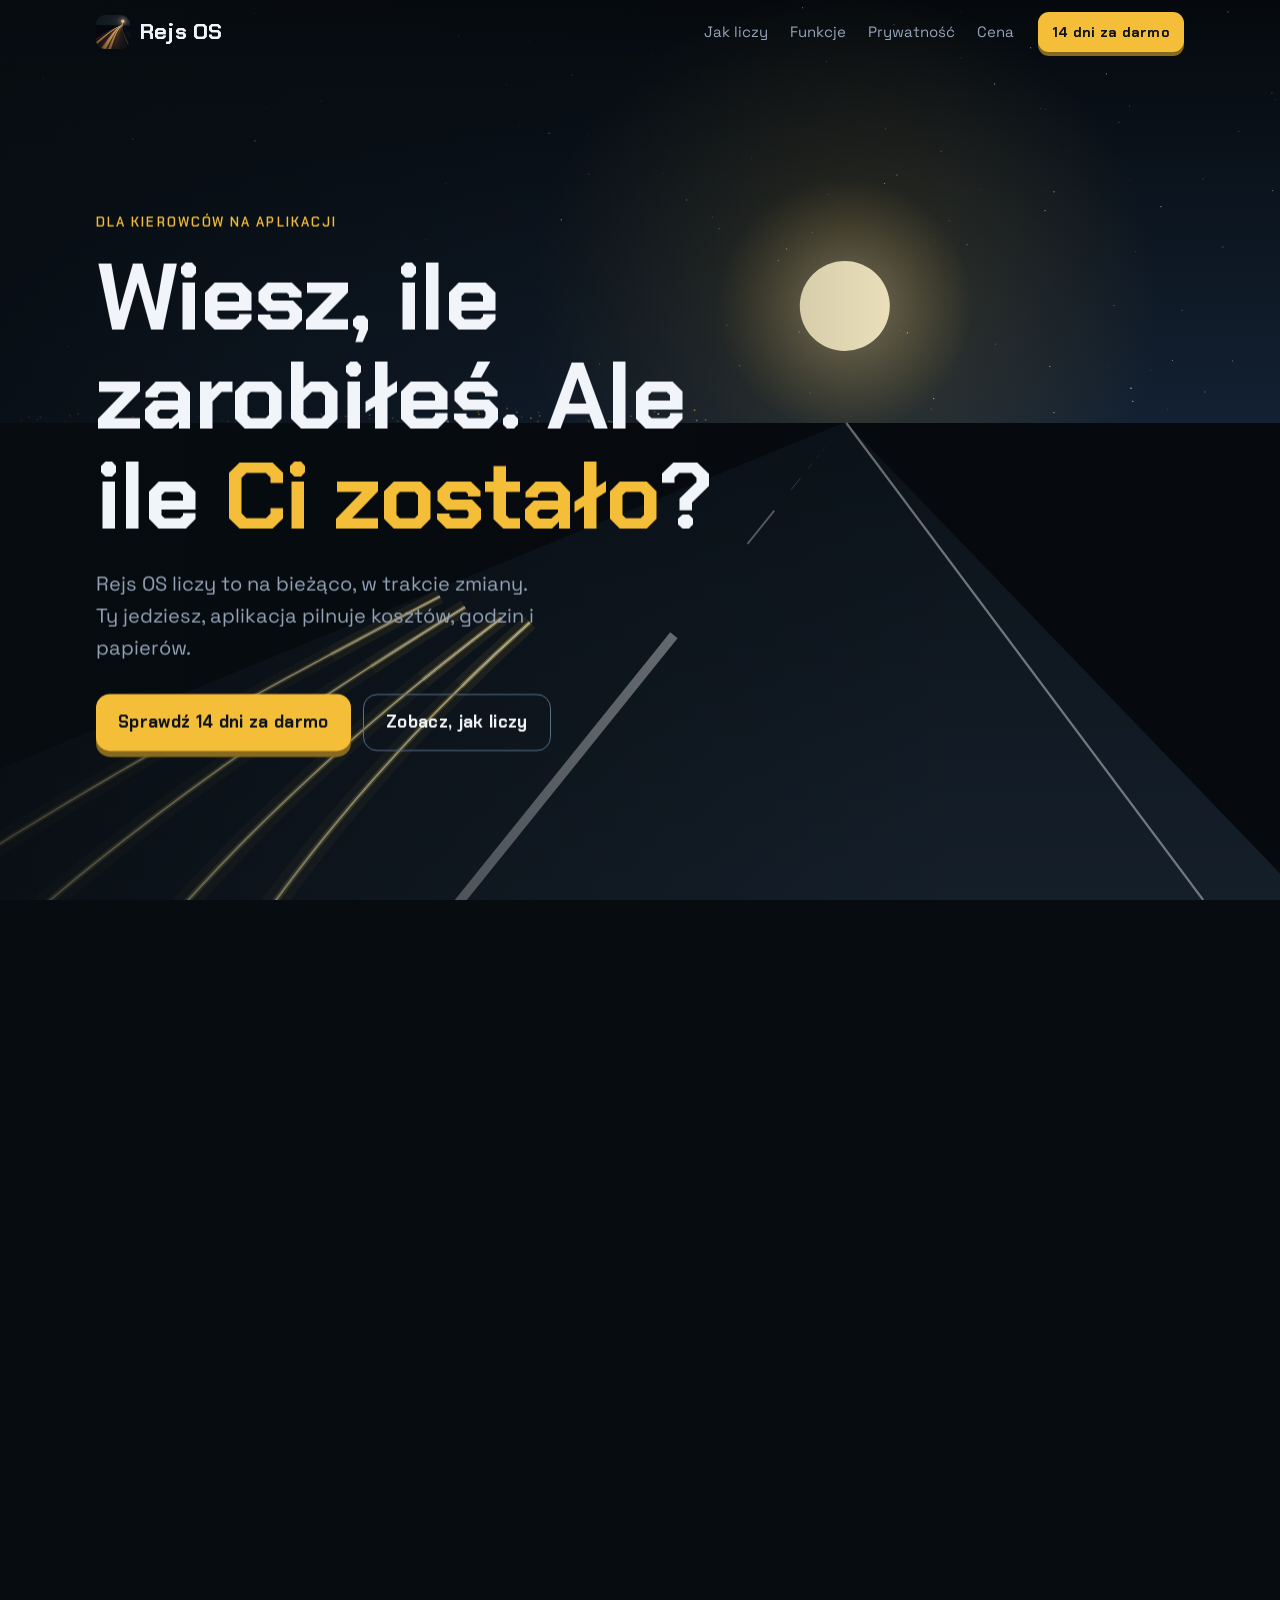
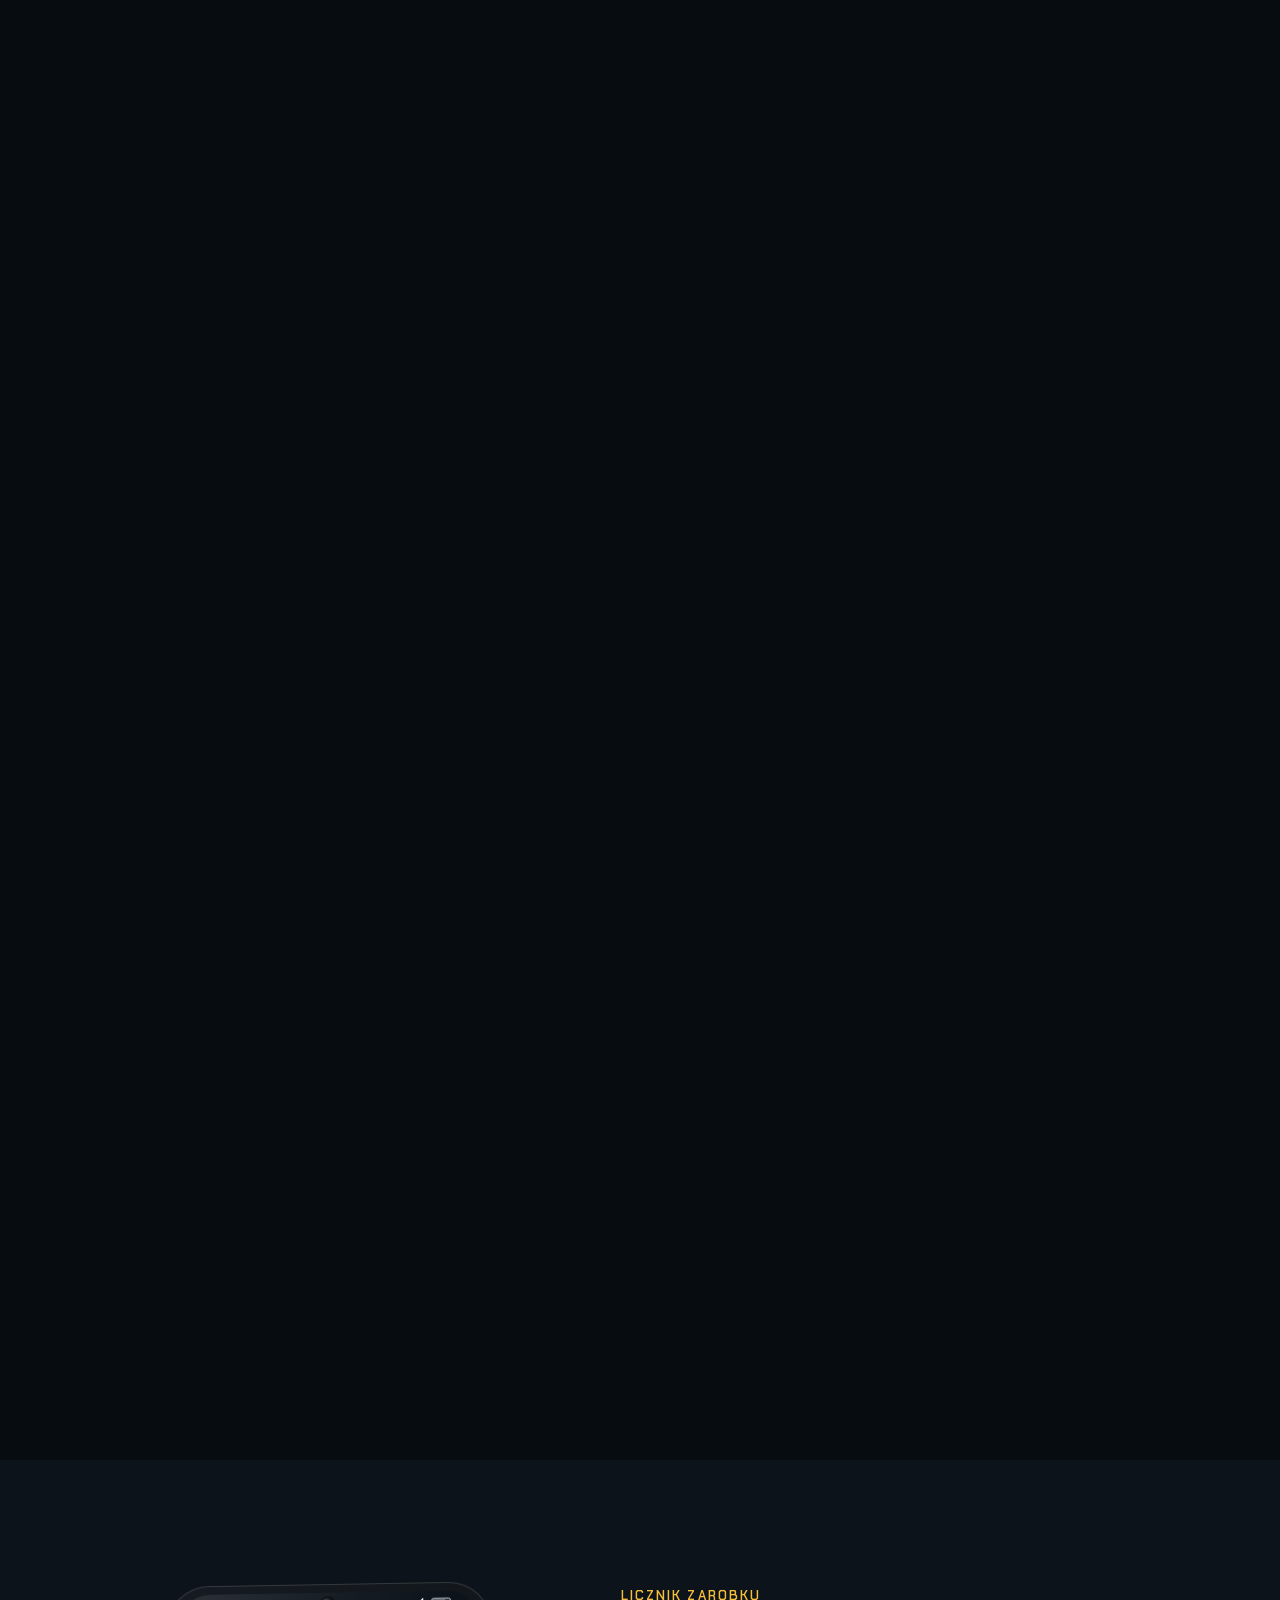
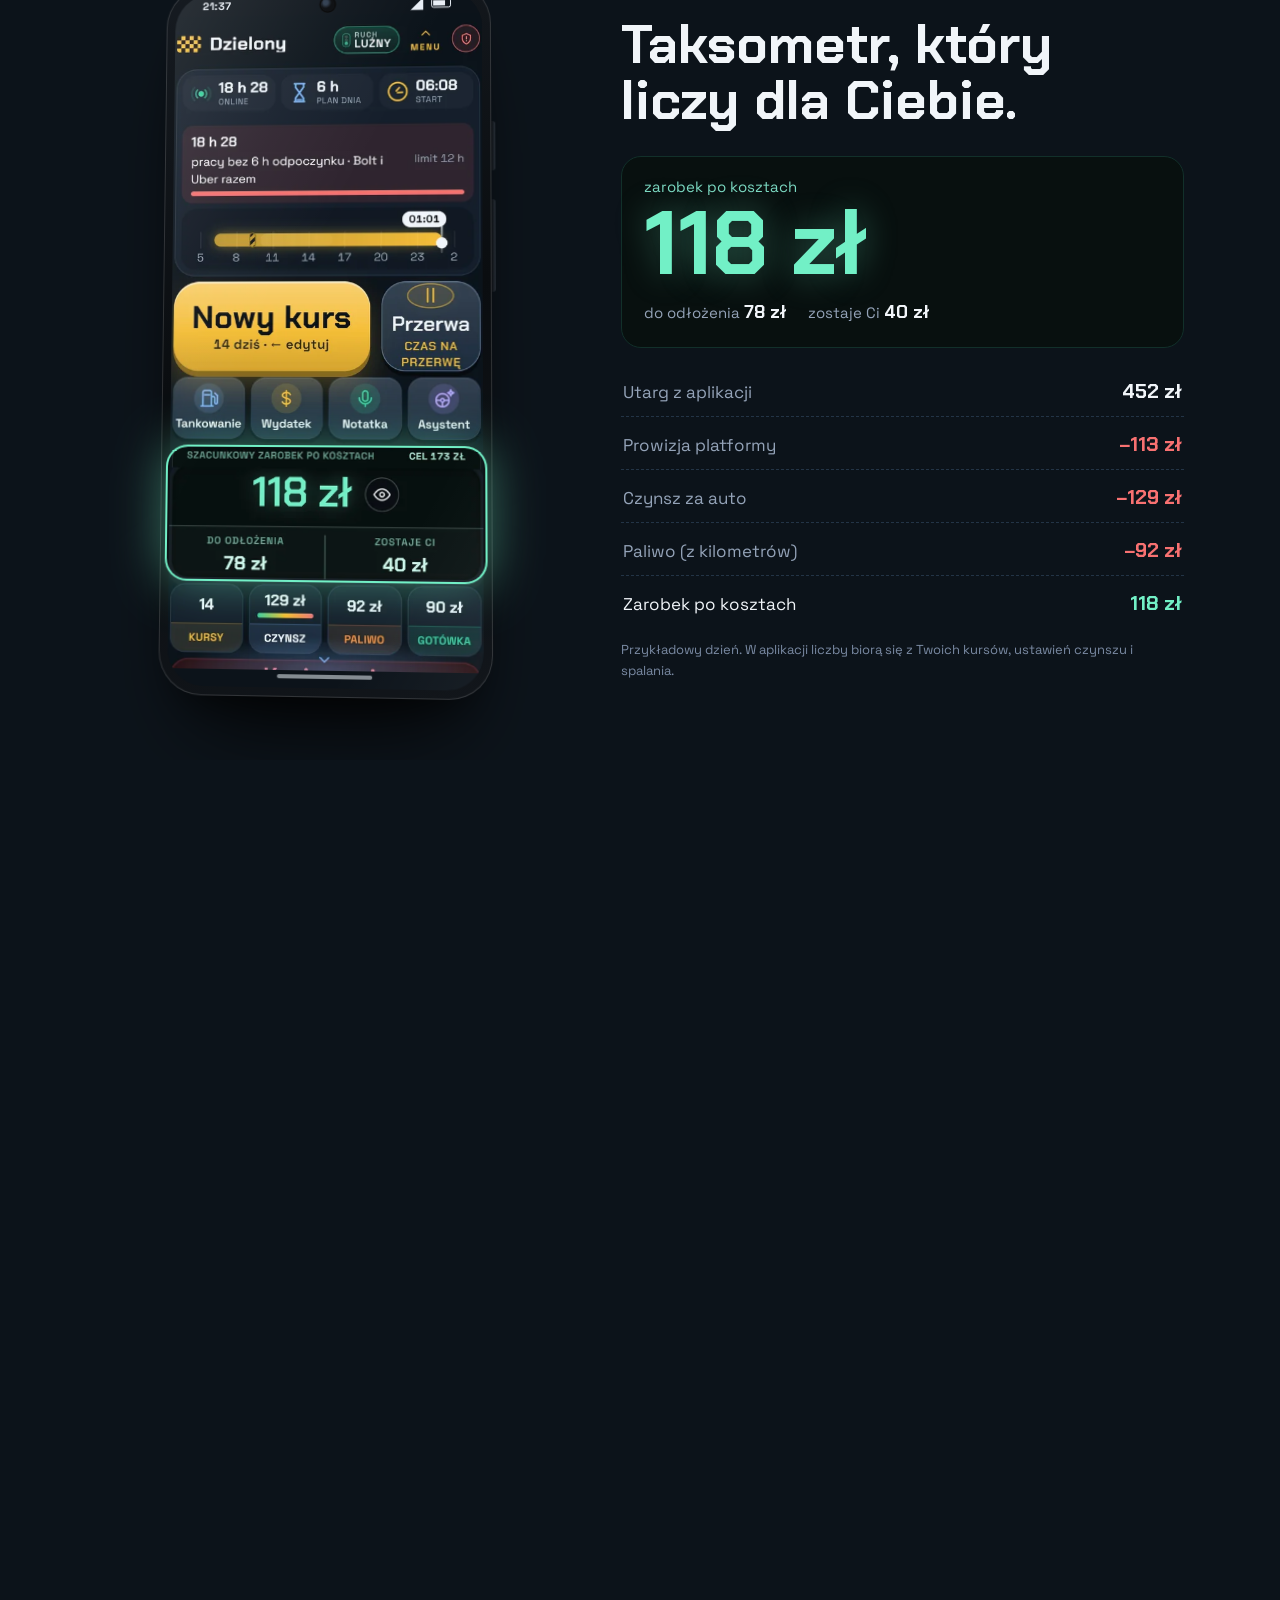
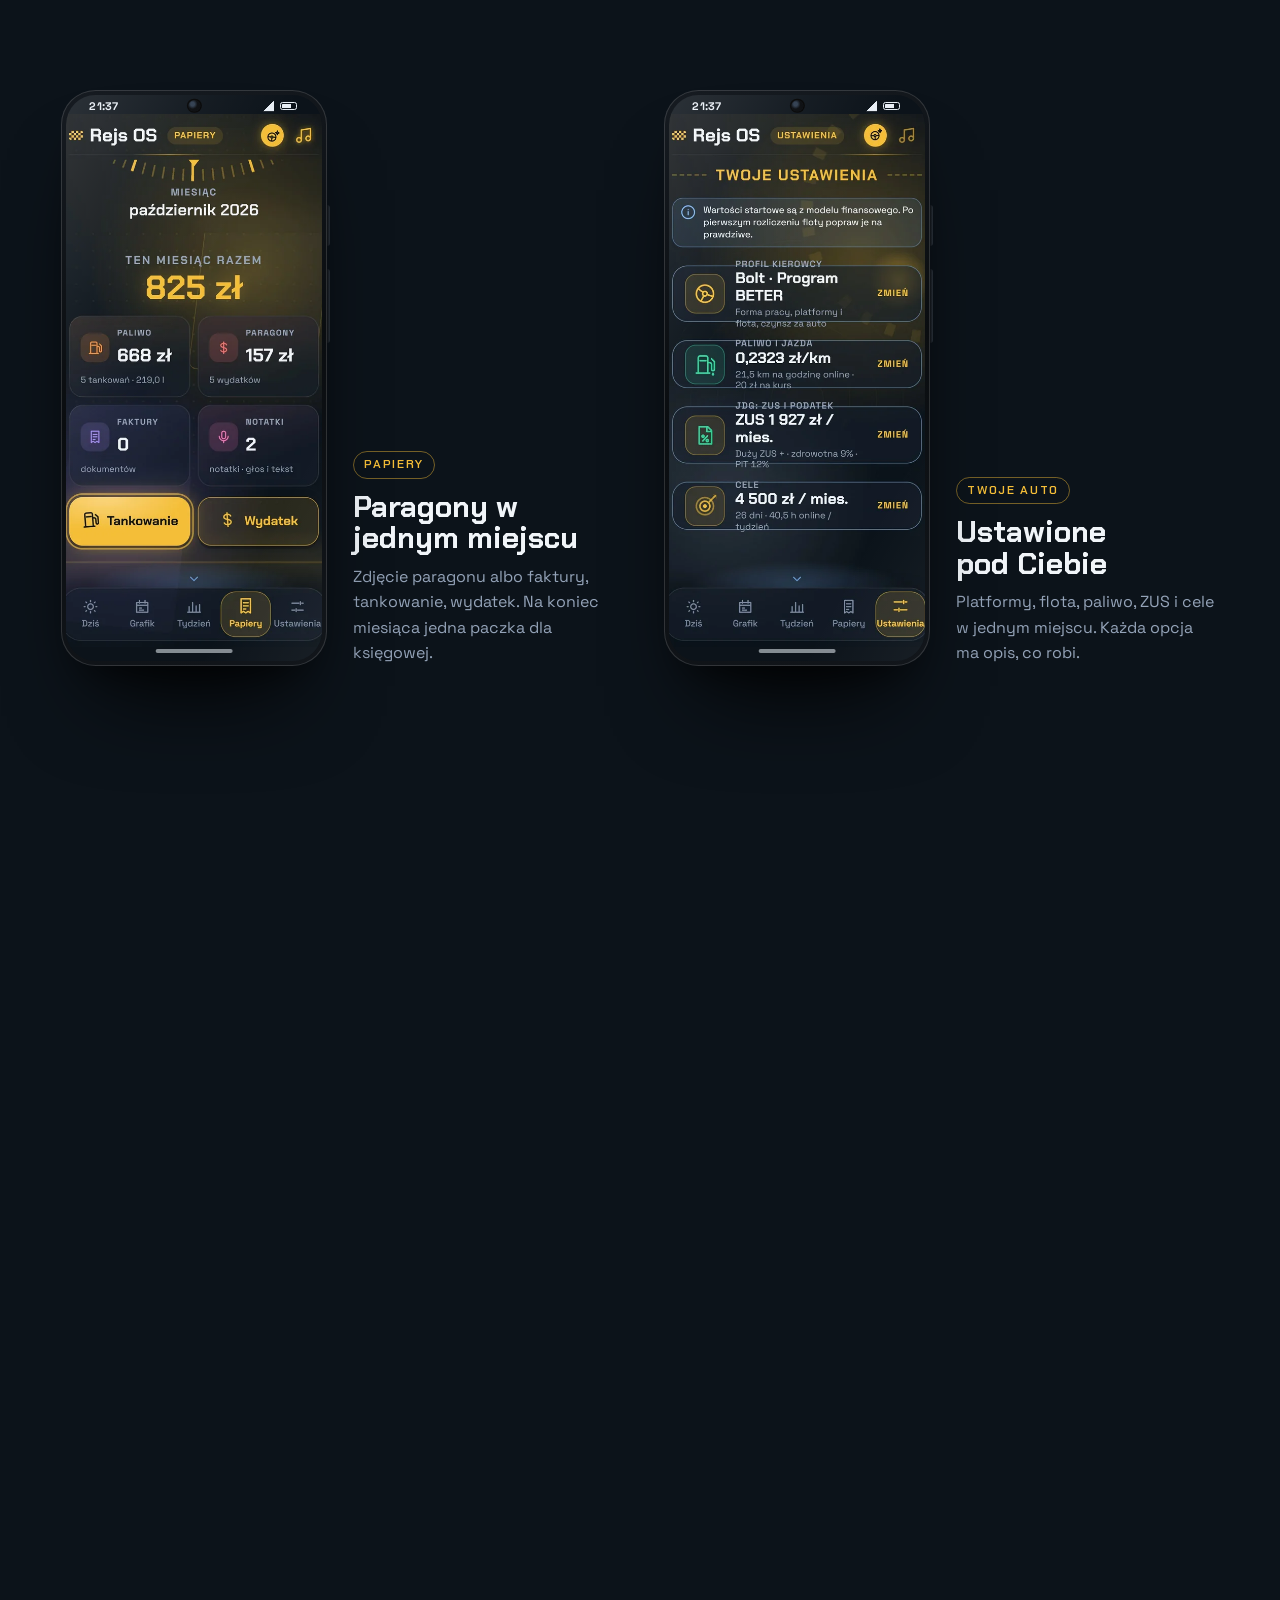
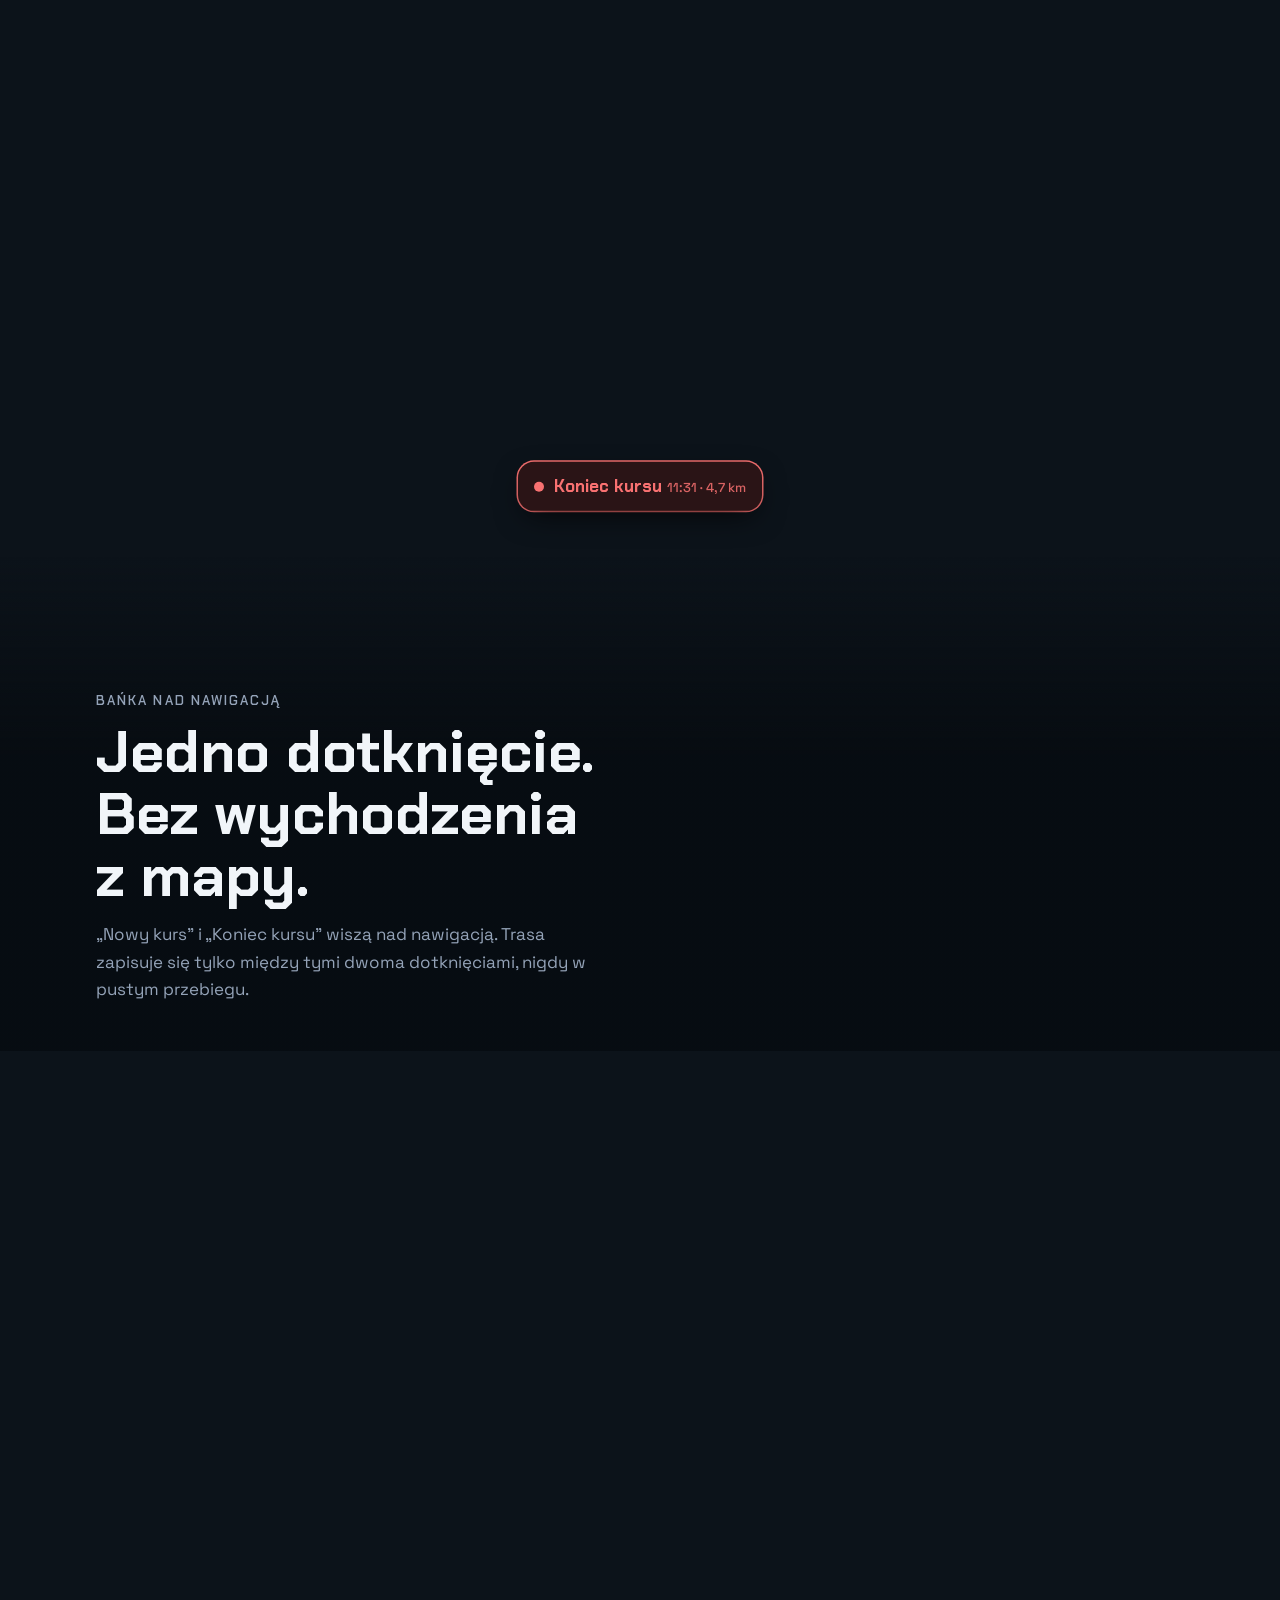
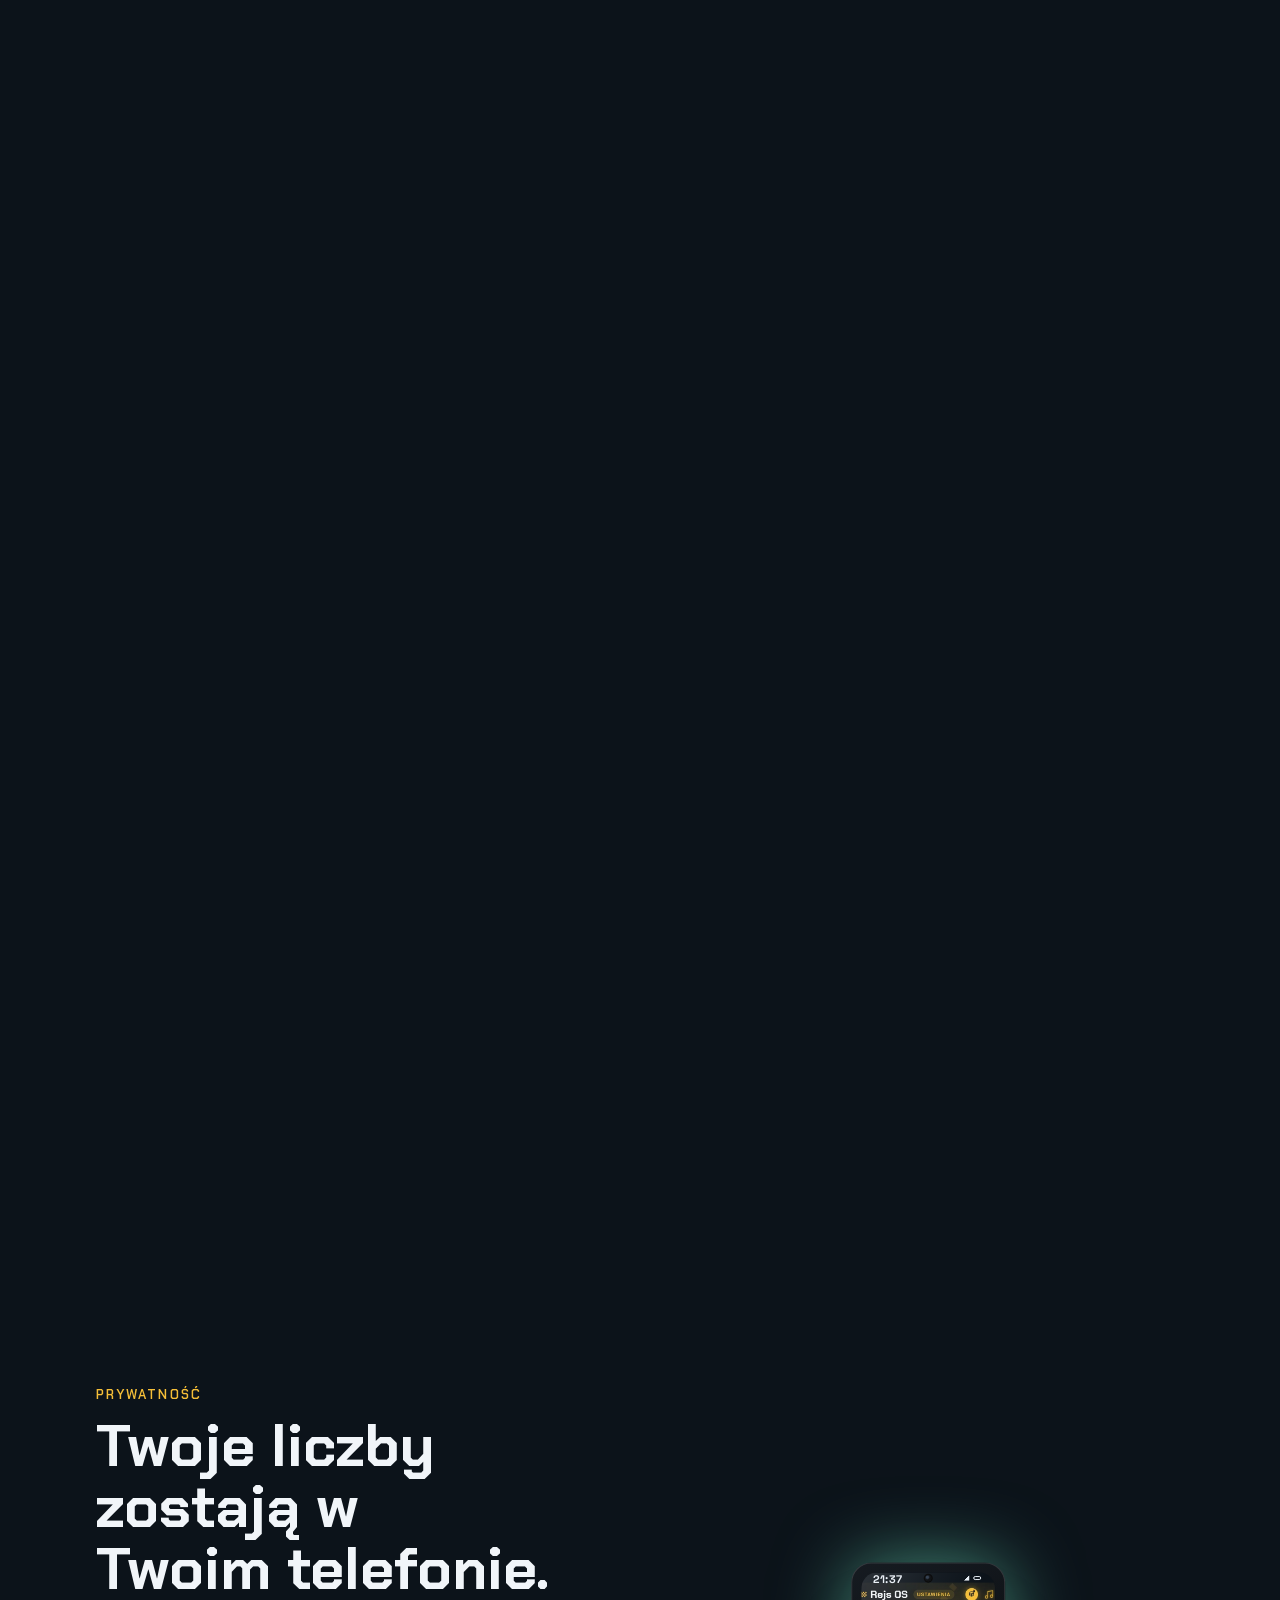
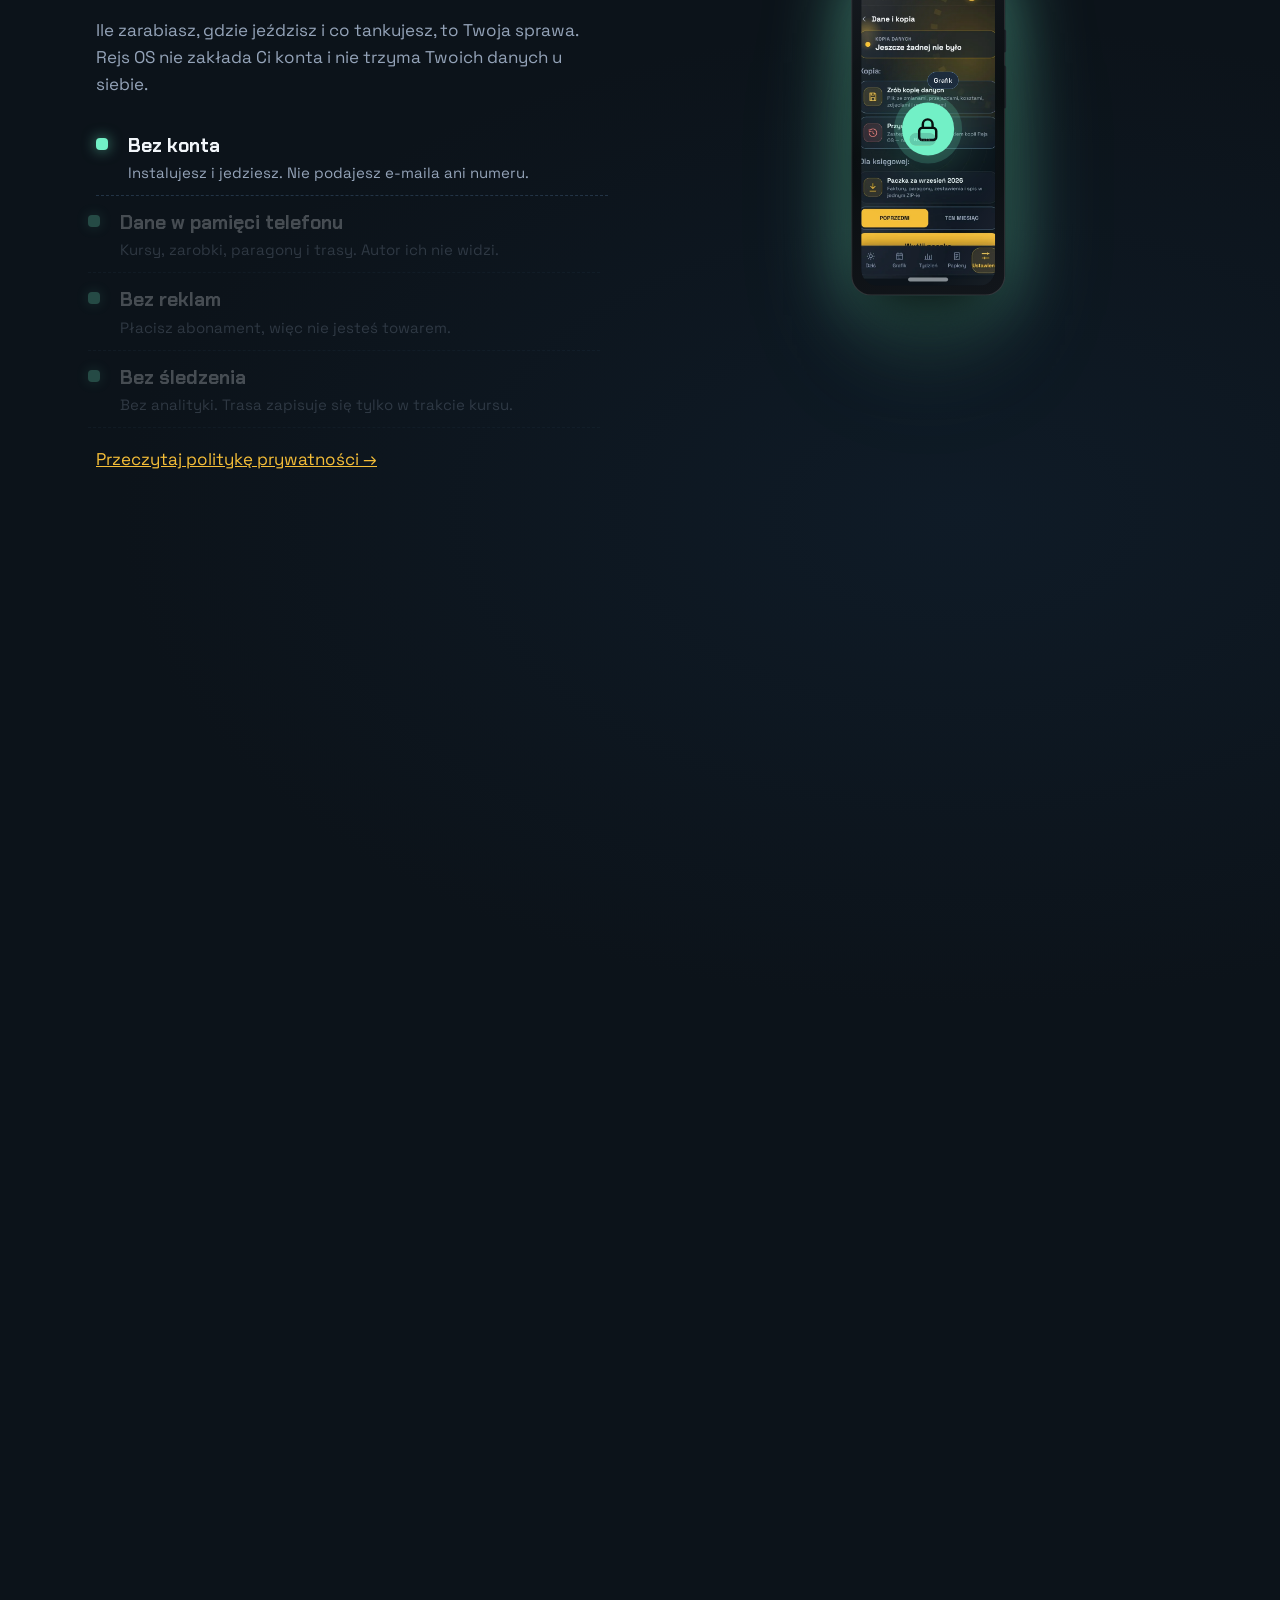
==== commit 18224f47: "Funkcje: płynne przewijanie, ostatnia karta dochodzi do prawej krawędzi i ekran chwilę stoi; kontakt" ====
--- a/index.html
+++ b/index.html
@@ -270,7 +270,7 @@
     <div class="wrap">
       <a class="brand" href="./"><img src="img/favicon.png" alt="" width="28" height="28">Rejs OS</a>
       <a href="polityka-prywatnosci.html">Polityka prywatności</a>
-      <span>Kontakt: <a href="mailto:m.krawczynski95@gmail.com">m.krawczynski95@gmail.com</a></span>
+      <span>Kontakt: <a href="mailto:kontakt@rejsos.com">kontakt@rejsos.com</a></span>
       <span>© 2026</span>
     </div>
   </footer>
--- a/style.css
+++ b/style.css
@@ -191,7 +191,7 @@
 
 /* ---------- 3. Funkcje (poziomo) ---------- */
 #funkcje .sticky { display: flex; align-items: center; }
-.track { display: flex; gap: clamp(28px, 4vw, 64px); align-items: center; padding-left: var(--gutter-l); padding-right: 12vw; will-change: transform; padding-top: 56px; }
+.track { display: flex; gap: clamp(28px, 4vw, 64px); align-items: center; padding-left: var(--gutter-l); padding-right: max(24px, calc((100vw - var(--max)) / 2)); will-change: transform; padding-top: 56px; }
 .intro { flex: 0 0 auto; width: min(420px, 82vw); padding-left: max(0px, calc((100vw - var(--max)) / 2)); box-sizing: content-box; }
 .intro h2 { font-size: clamp(40px, 5vw, 68px); margin-top: 12px; }
 .intro p { margin-top: 18px; color: var(--muted); max-width: 32ch; }
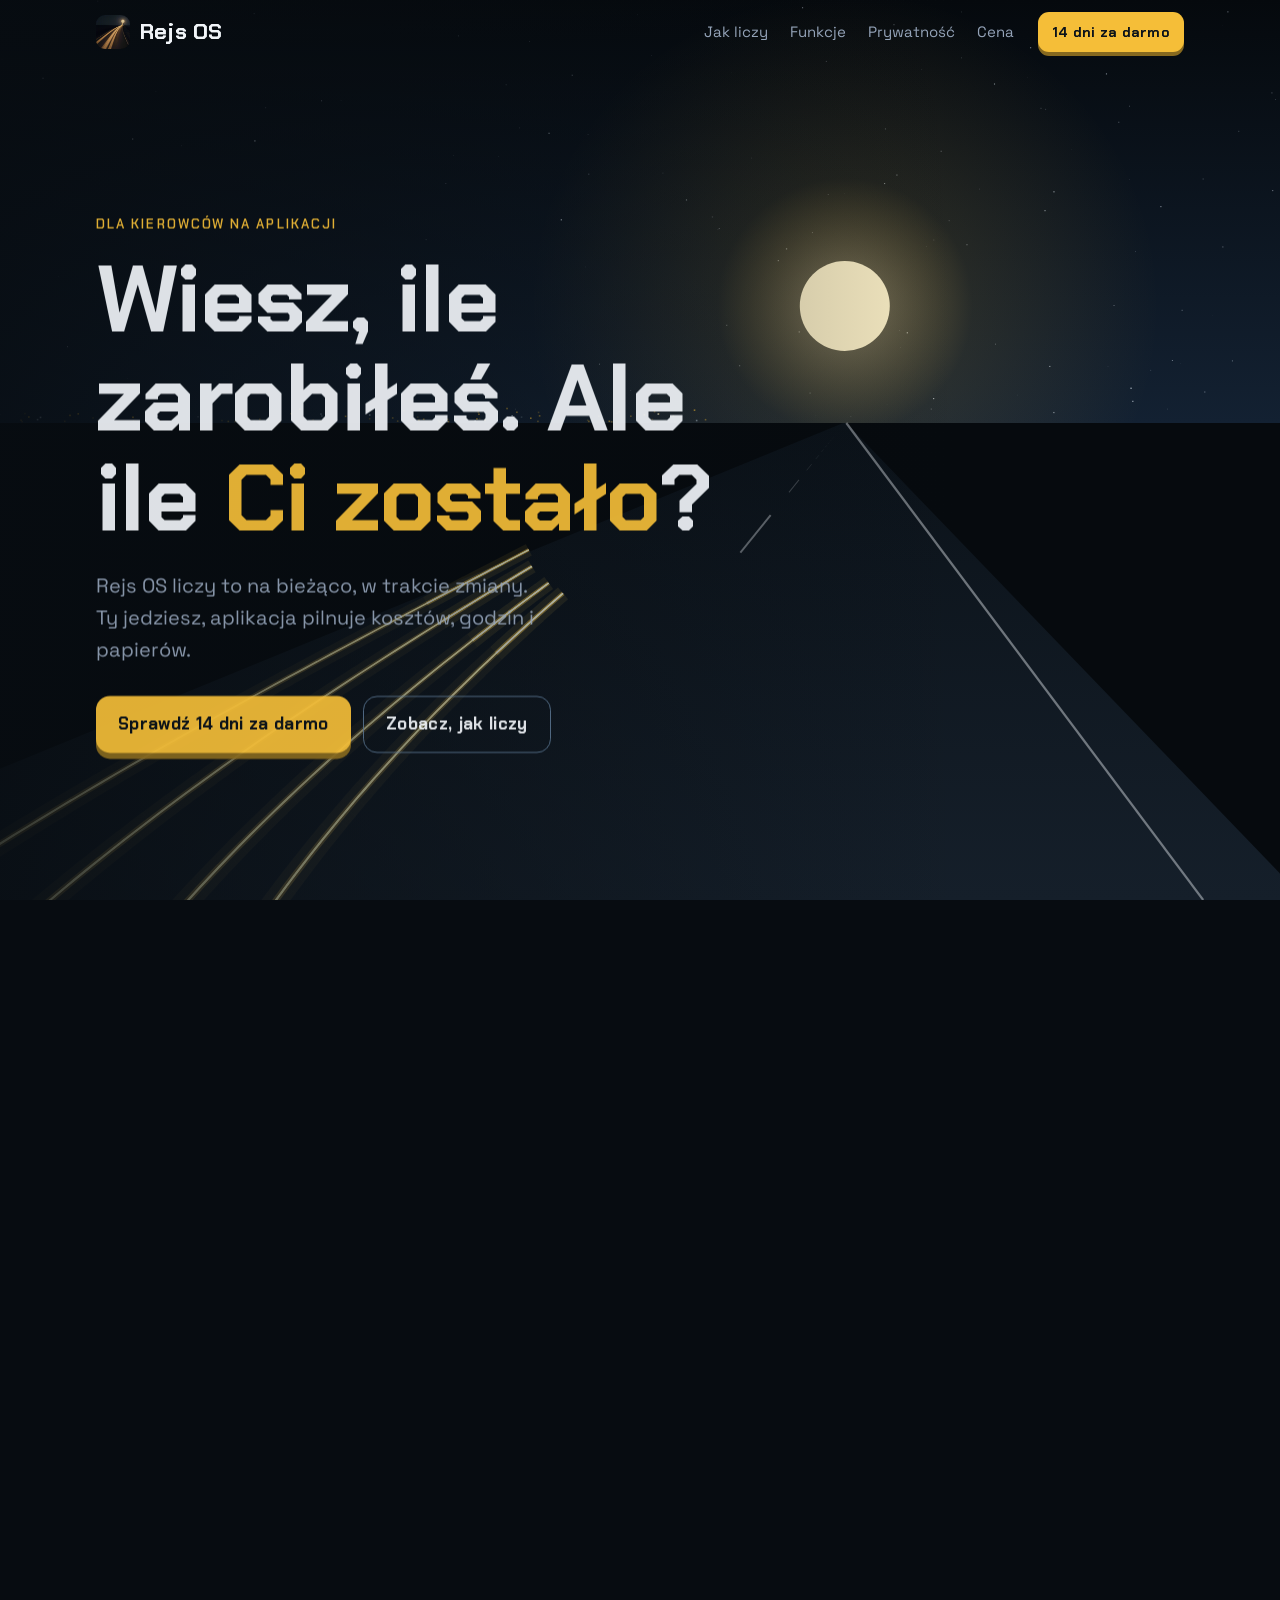
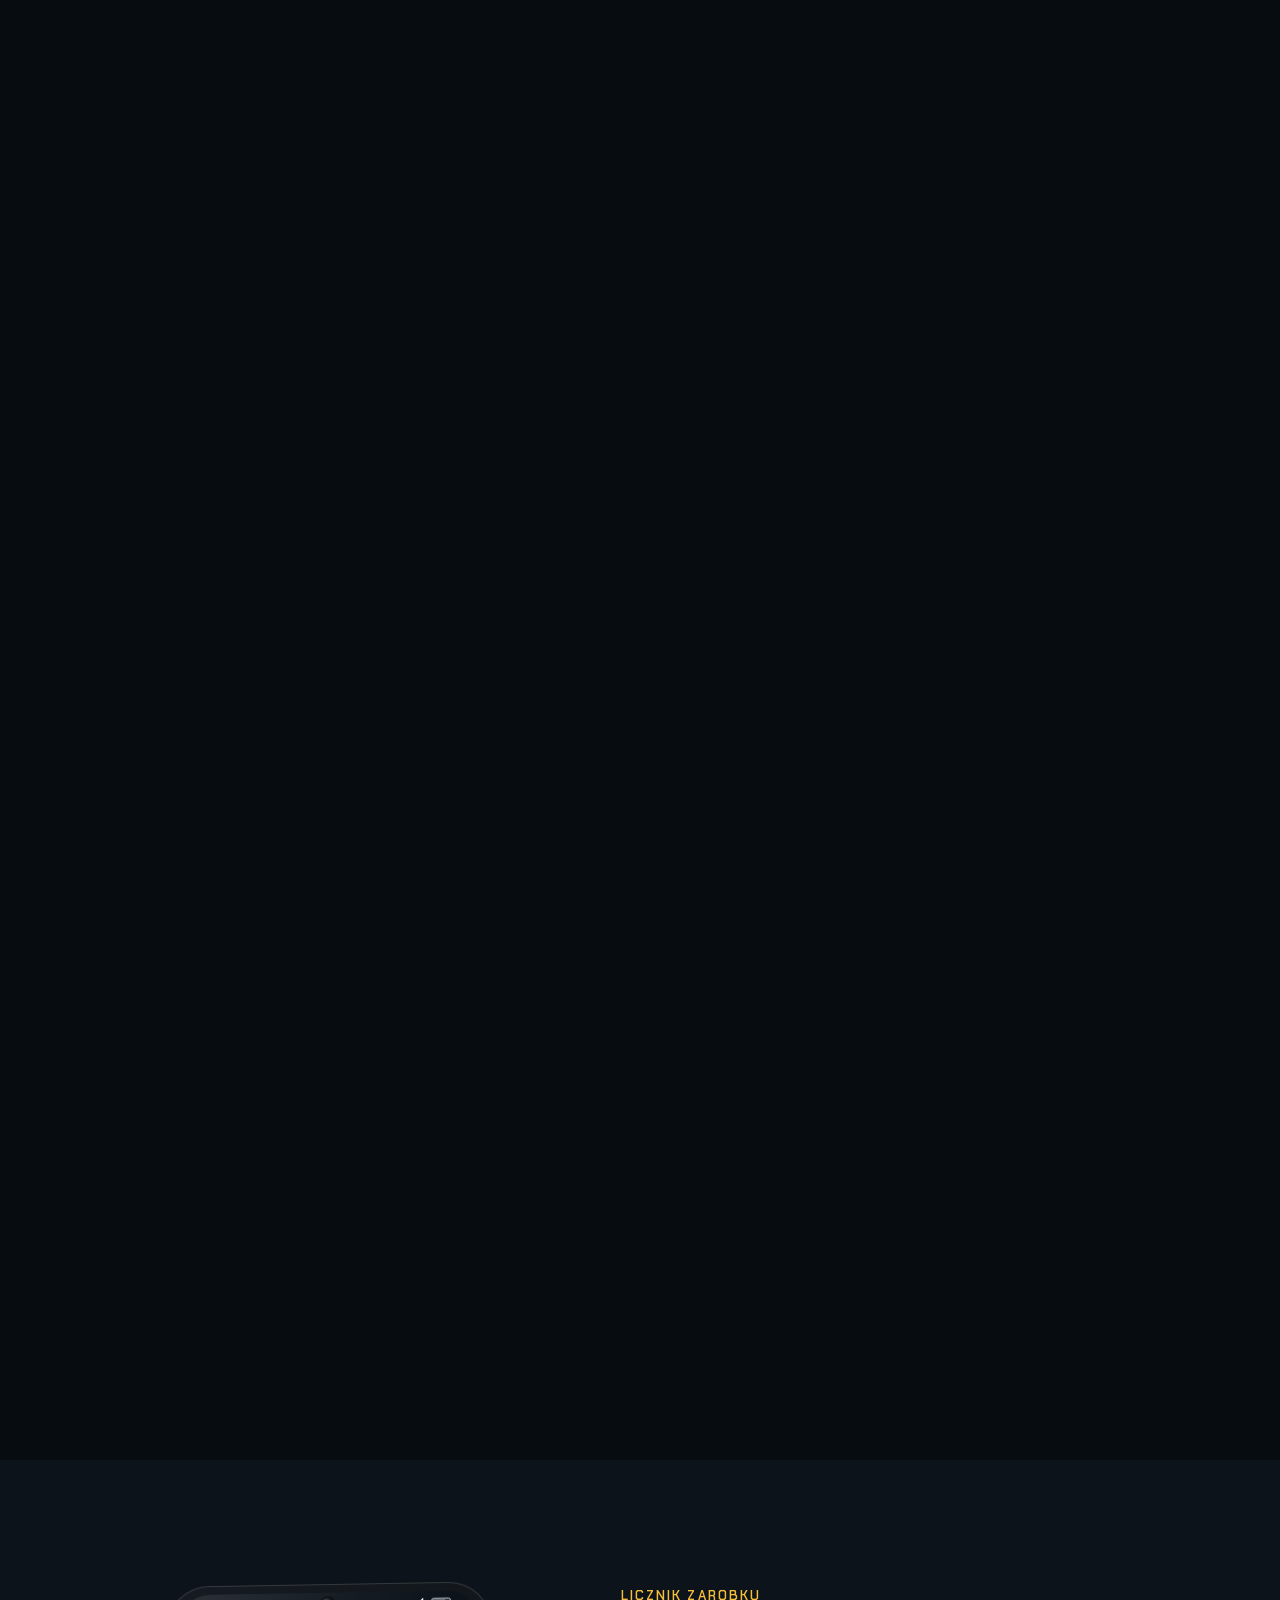
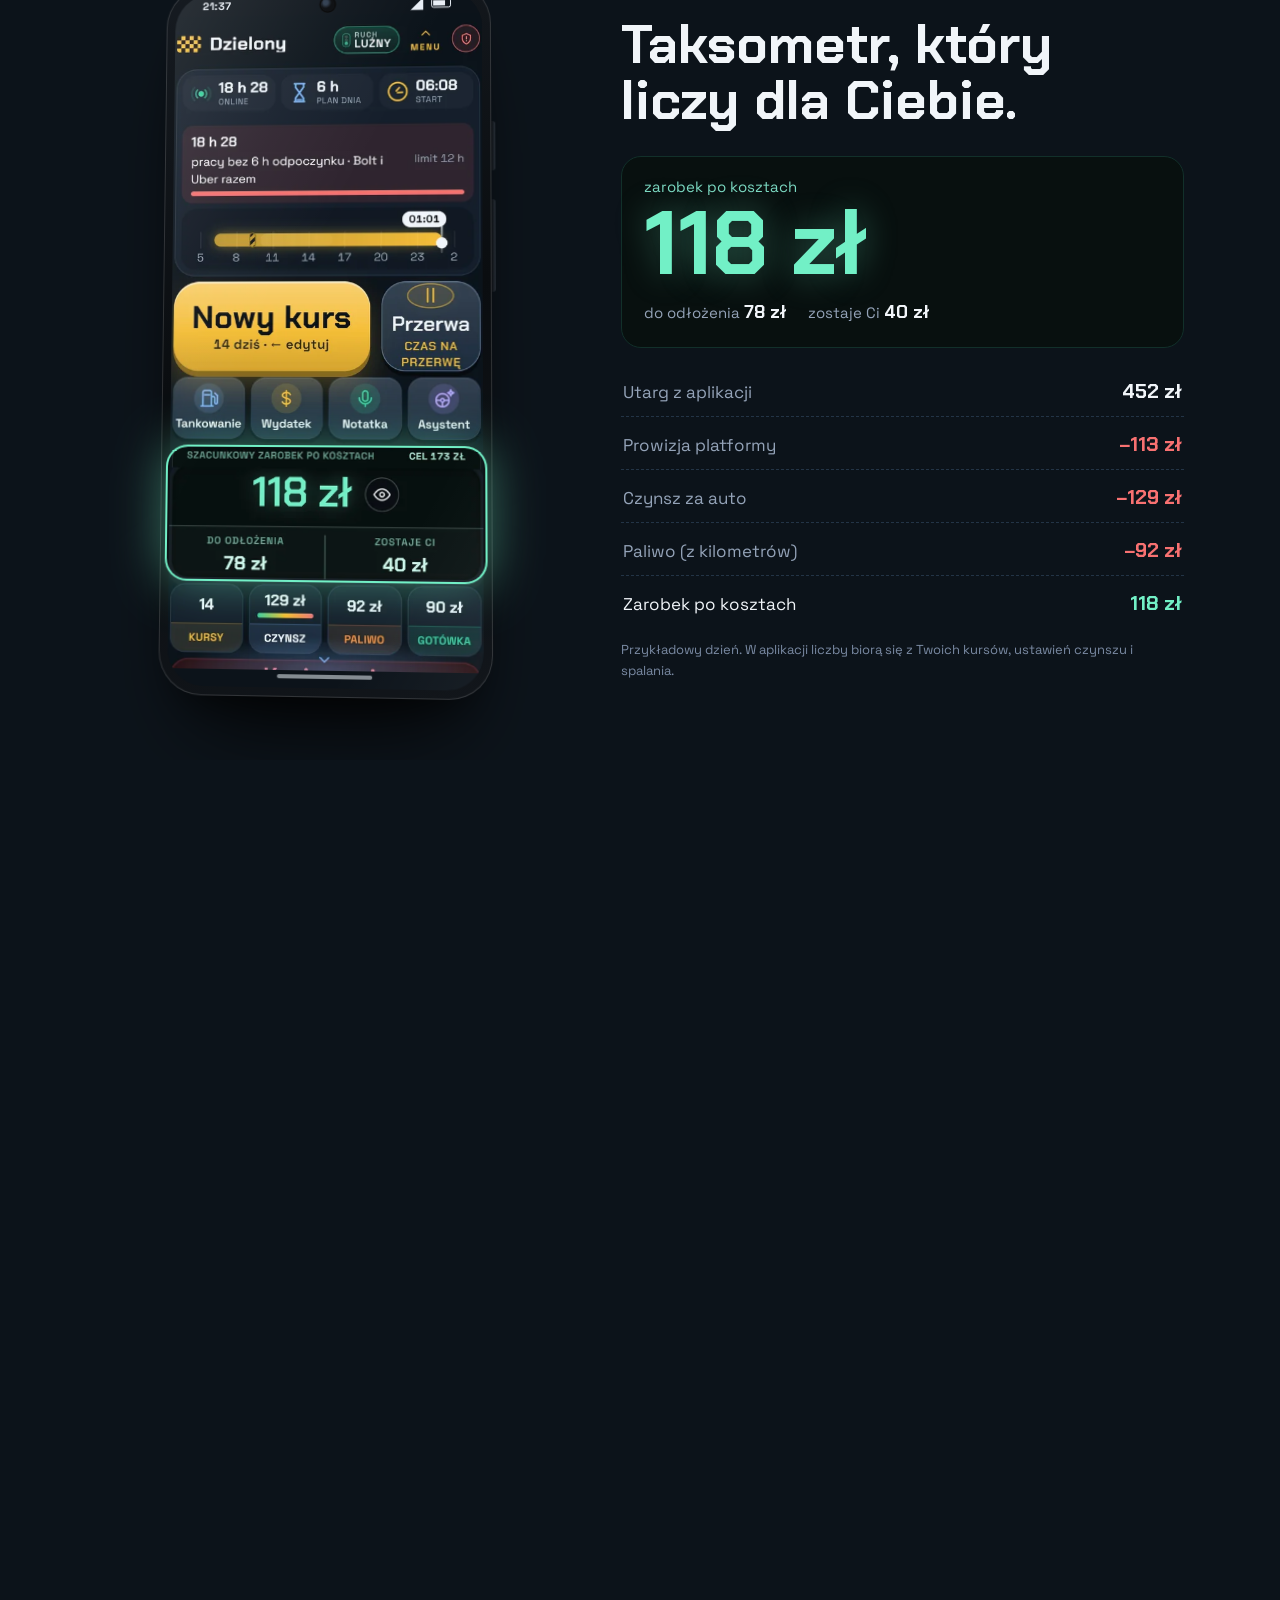
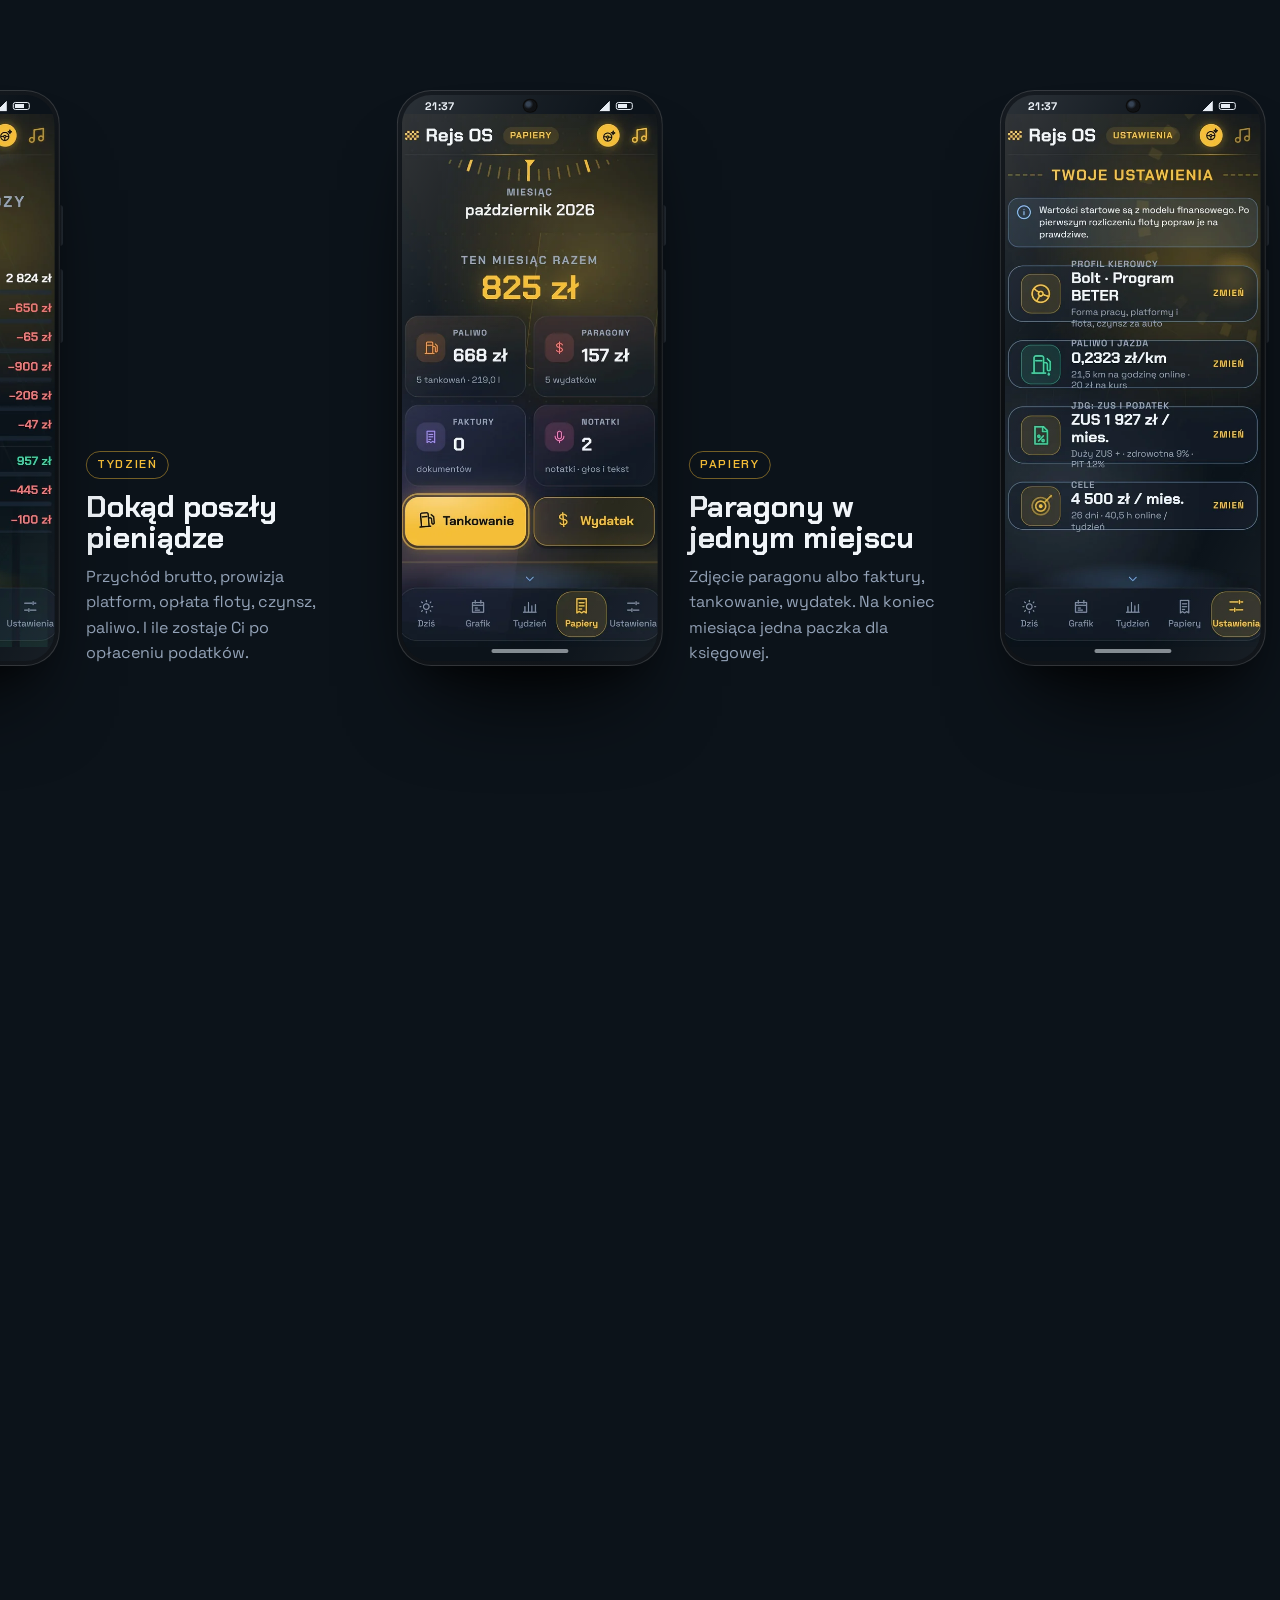
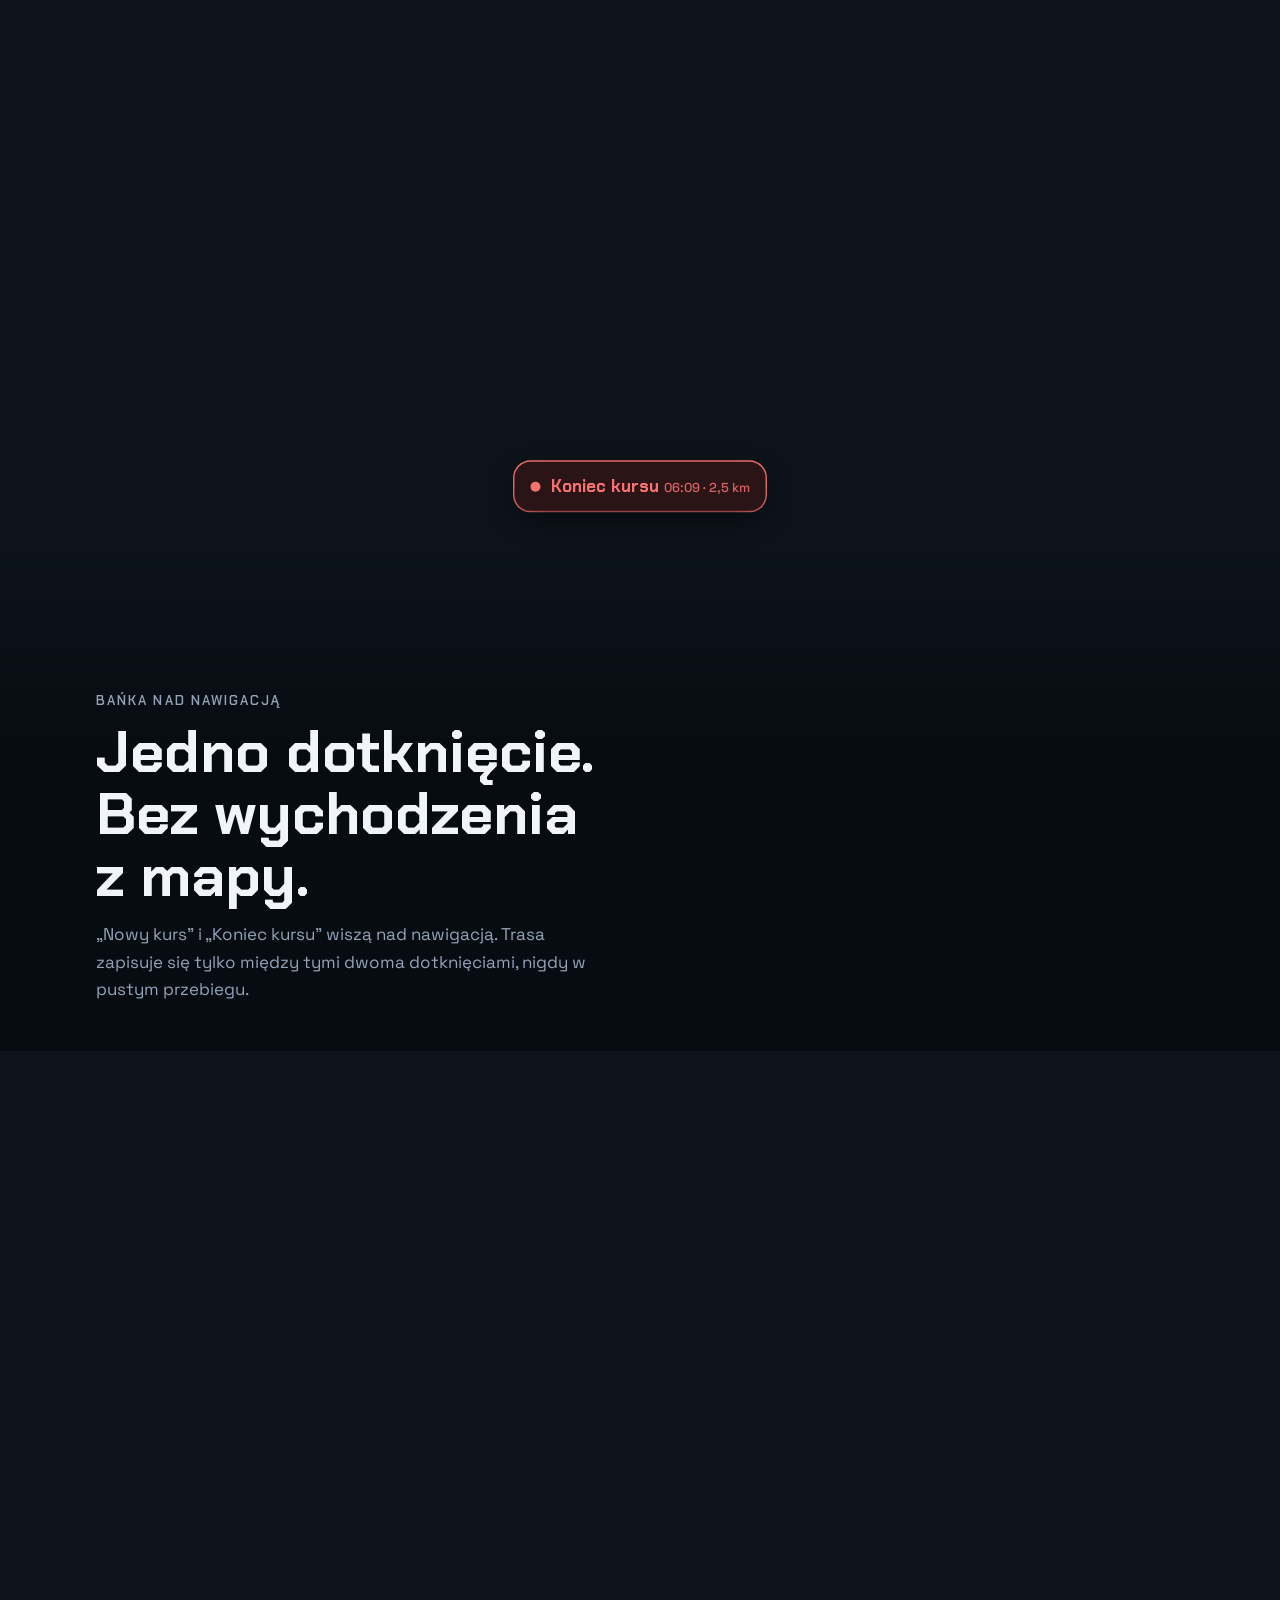
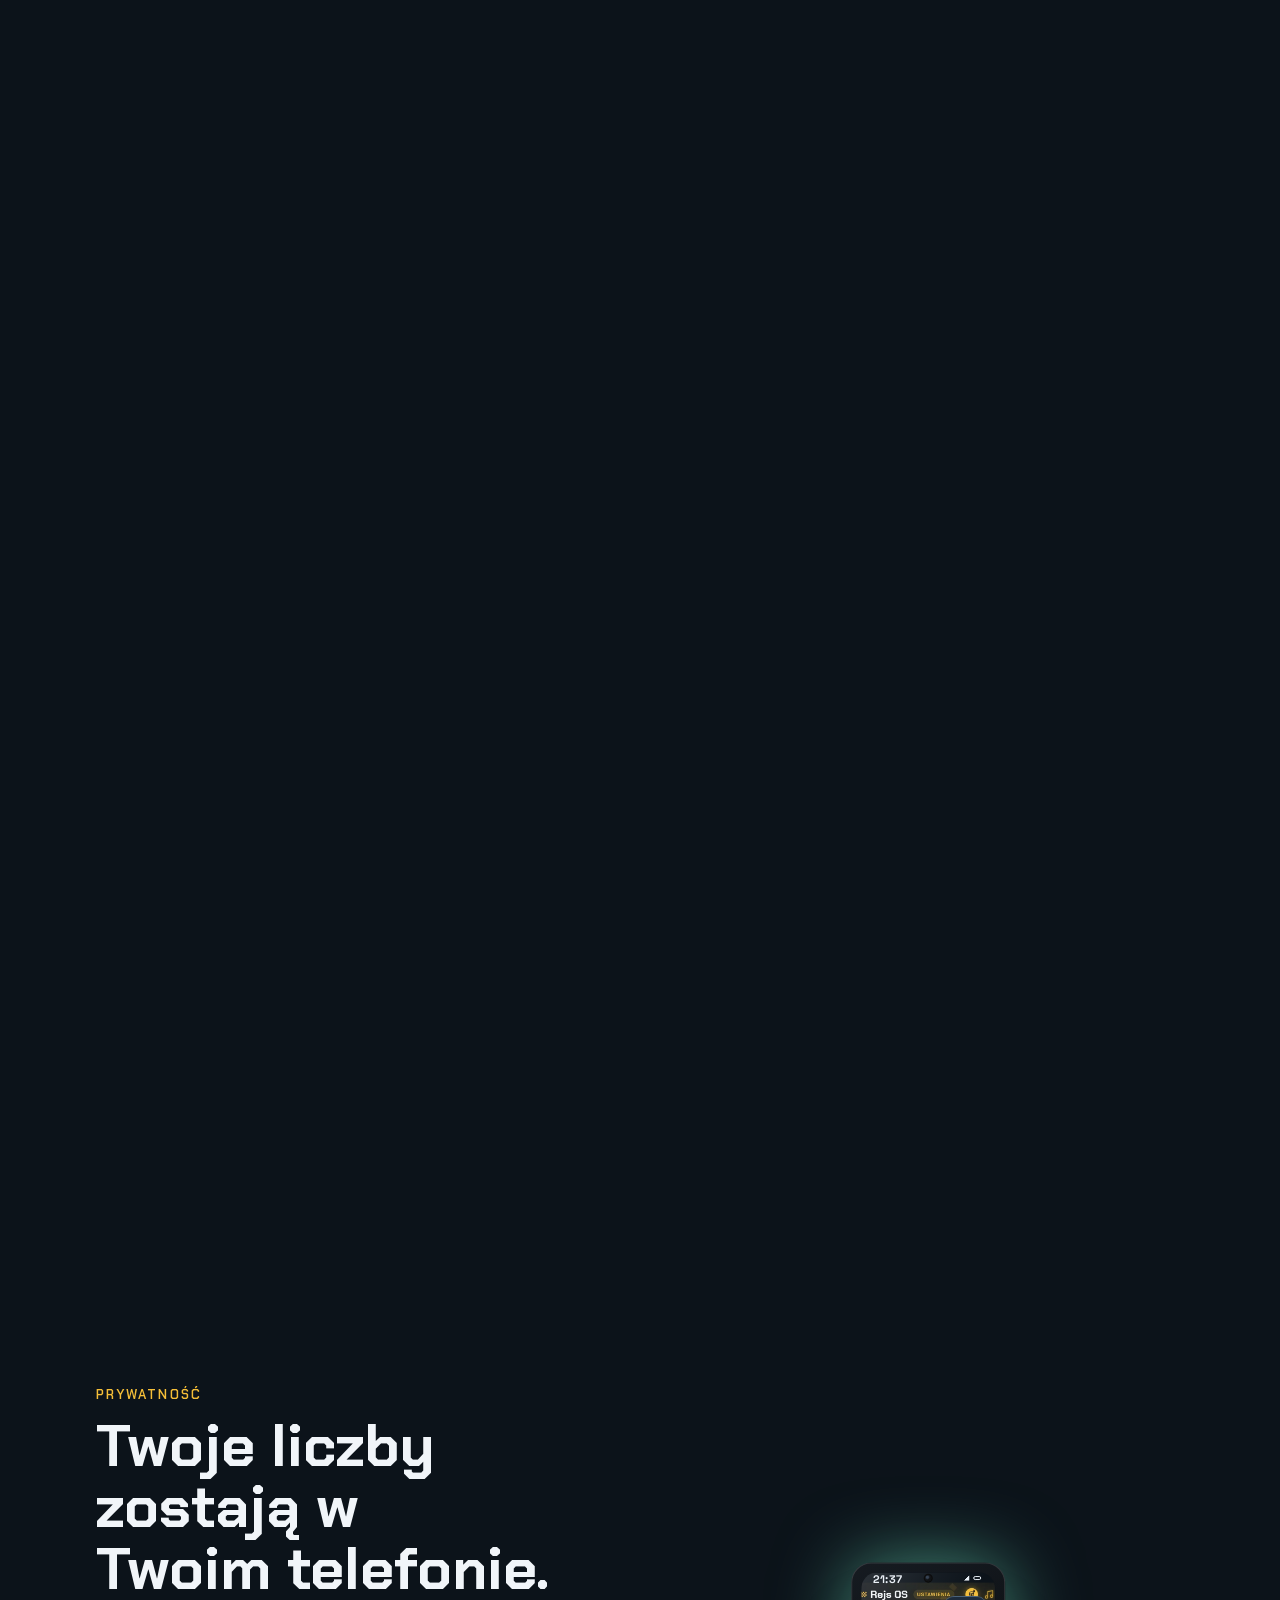
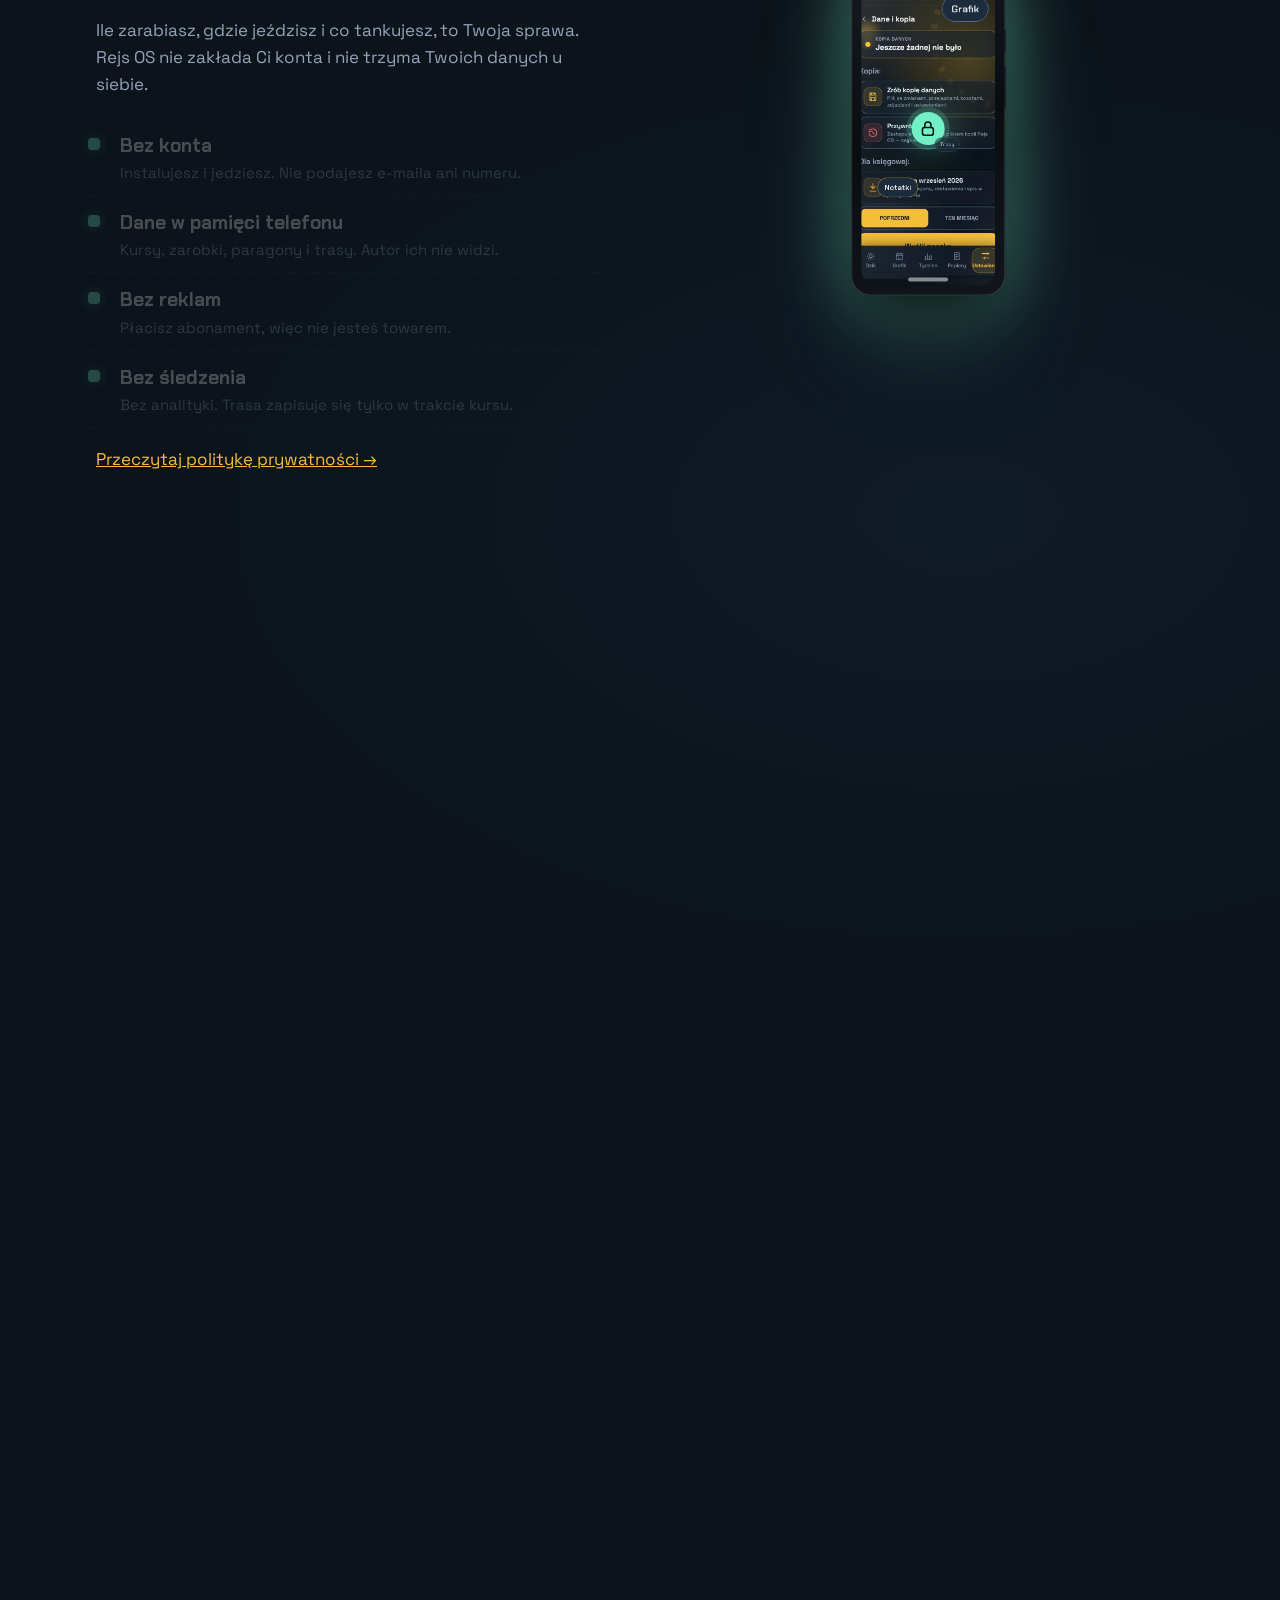
==== commit 37900574: "Atuty: trzy języki (pl/uk/en) zamiast „wkrótce” — tłumaczenie jest już w gałęzi wydania Co-Authored-" ====
--- a/index.html
+++ b/index.html
@@ -237,7 +237,7 @@
           <article class="perk" style="--i:2"><div class="pi"><svg viewBox="0 0 24 24" fill="none" stroke="currentColor" stroke-width="2" stroke-linecap="round"><path d="M20 14.5A8 8 0 0 1 9.5 4a8 8 0 1 0 10.5 10.5z"/></svg></div><h3>Rytm snu</h3><p>Pomaga ułożyć sen pod start zmiany, krok po pół godziny, bez rewolucji z dnia na dzień.</p></article>
           <article class="perk" style="--i:3"><div class="pi"><svg viewBox="0 0 24 24" fill="none" stroke="currentColor" stroke-width="2" stroke-linecap="round"><path d="M4 10v4M8 7v10M12 4v16M16 8v8M20 11v2"/></svg></div><h3>Radio przy pasażerze</h3><p>Gdy ktoś wsiada, ścisza, wycisza albo zmienia stację. Po kursie wraca do Twojej muzyki.</p></article>
           <article class="perk" style="--i:4"><div class="pi"><svg viewBox="0 0 24 24" fill="none" stroke="currentColor" stroke-width="2" stroke-linecap="round"><rect x="3" y="3" width="8" height="8" rx="2"/><rect x="13" y="3" width="8" height="8" rx="2"/><rect x="3" y="13" width="8" height="8" rx="2"/><rect x="13" y="13" width="8" height="8" rx="2"/></svg></div><h3>Widżety na pulpicie</h3><p>Zmiana, cel dnia i szybkie akcje bez otwierania aplikacji. Kwoty ukryte, dopóki nie dotkniesz oka.</p></article>
-          <article class="perk" style="--i:5"><div class="pi"><svg viewBox="0 0 24 24" fill="none" stroke="currentColor" stroke-width="2" stroke-linecap="round"><path d="M3 12h18M12 3c3 3.5 3 14.5 0 18M12 3c-3 3.5-3 14.5 0 18"/><circle cx="12" cy="12" r="9"/></svg></div><h3>Po polsku, wkrótce więcej</h3><p>Ukraiński i angielski są w drodze, żeby każdy kierowca czytał liczby w swoim języku.</p></article>
+          <article class="perk" style="--i:5"><div class="pi"><svg viewBox="0 0 24 24" fill="none" stroke="currentColor" stroke-width="2" stroke-linecap="round"><path d="M3 12h18M12 3c3 3.5 3 14.5 0 18M12 3c-3 3.5-3 14.5 0 18"/><circle cx="12" cy="12" r="9"/></svg></div><h3>Po polsku, ukraińsku i angielsku</h3><p>Język przełączasz w Ustawieniach, żeby każdy kierowca czytał liczby w swoim języku.</p></article>
         </div>
       </div>
     </section>
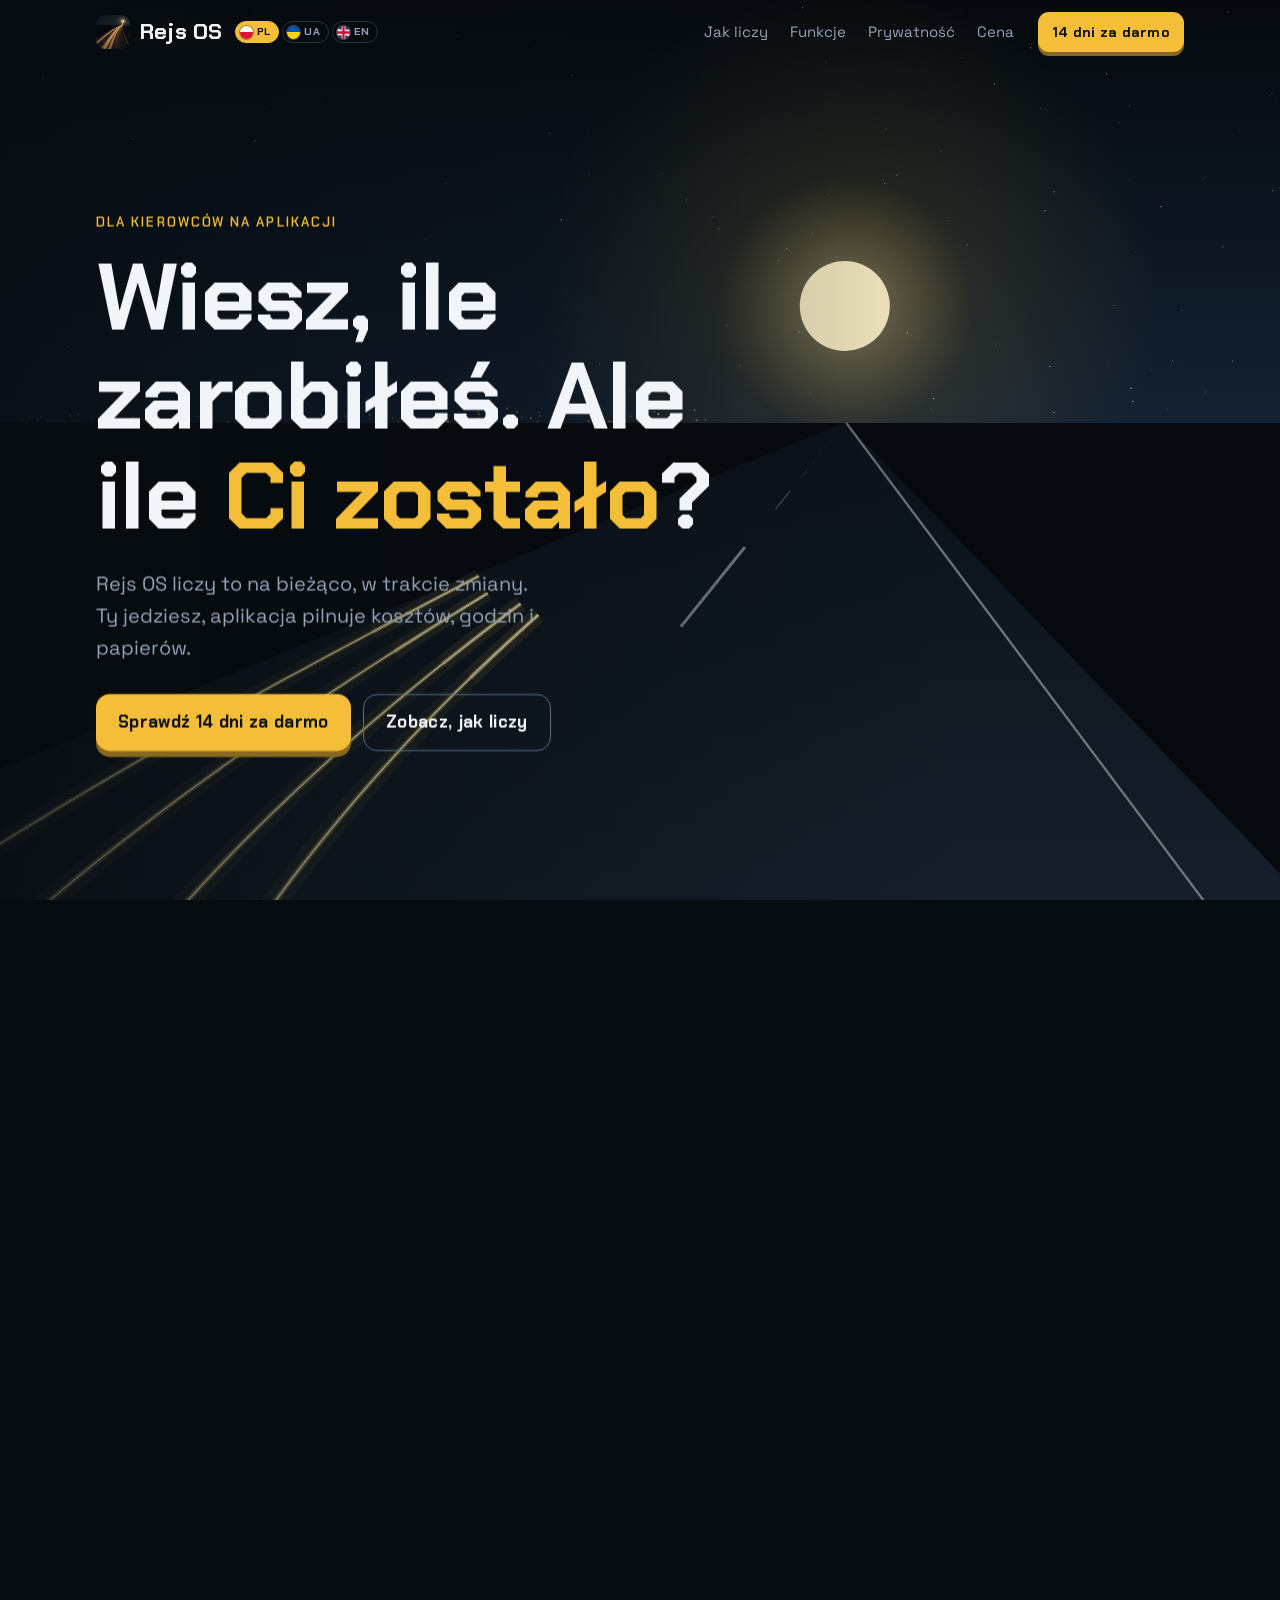
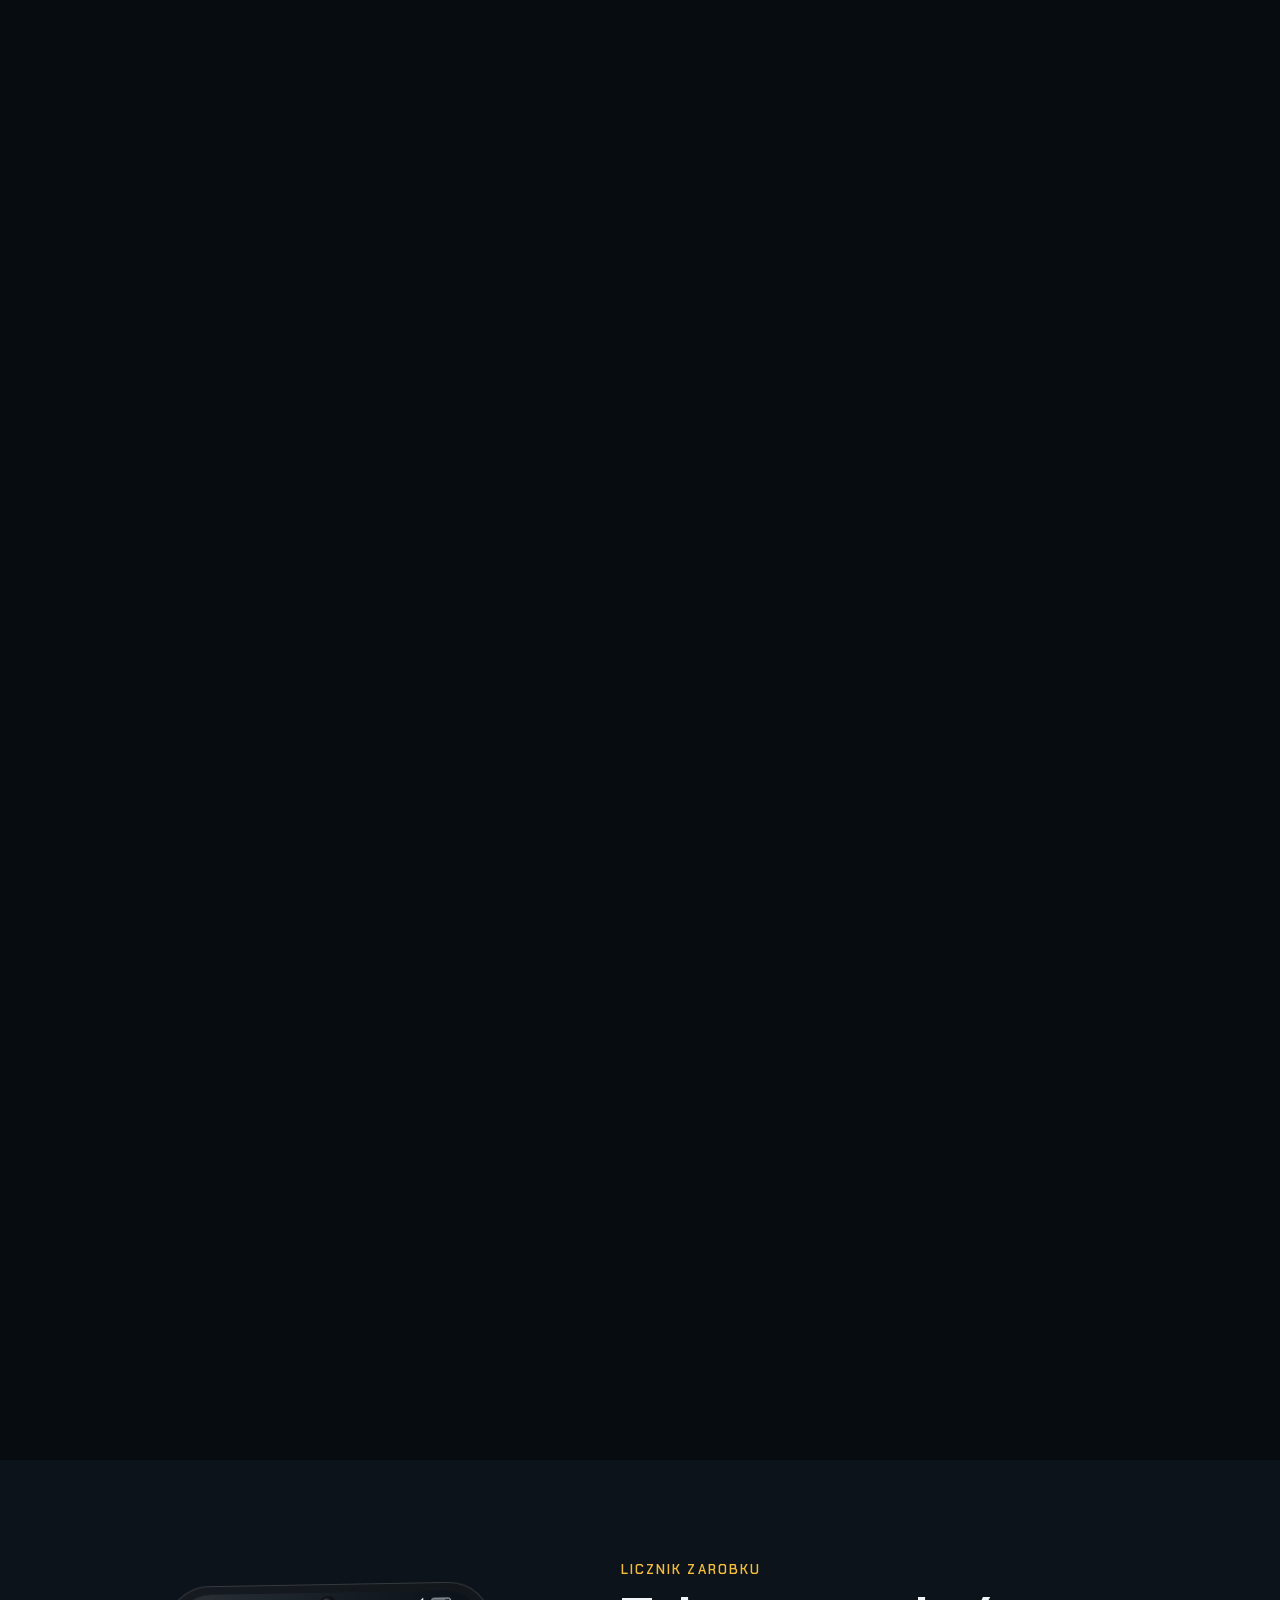
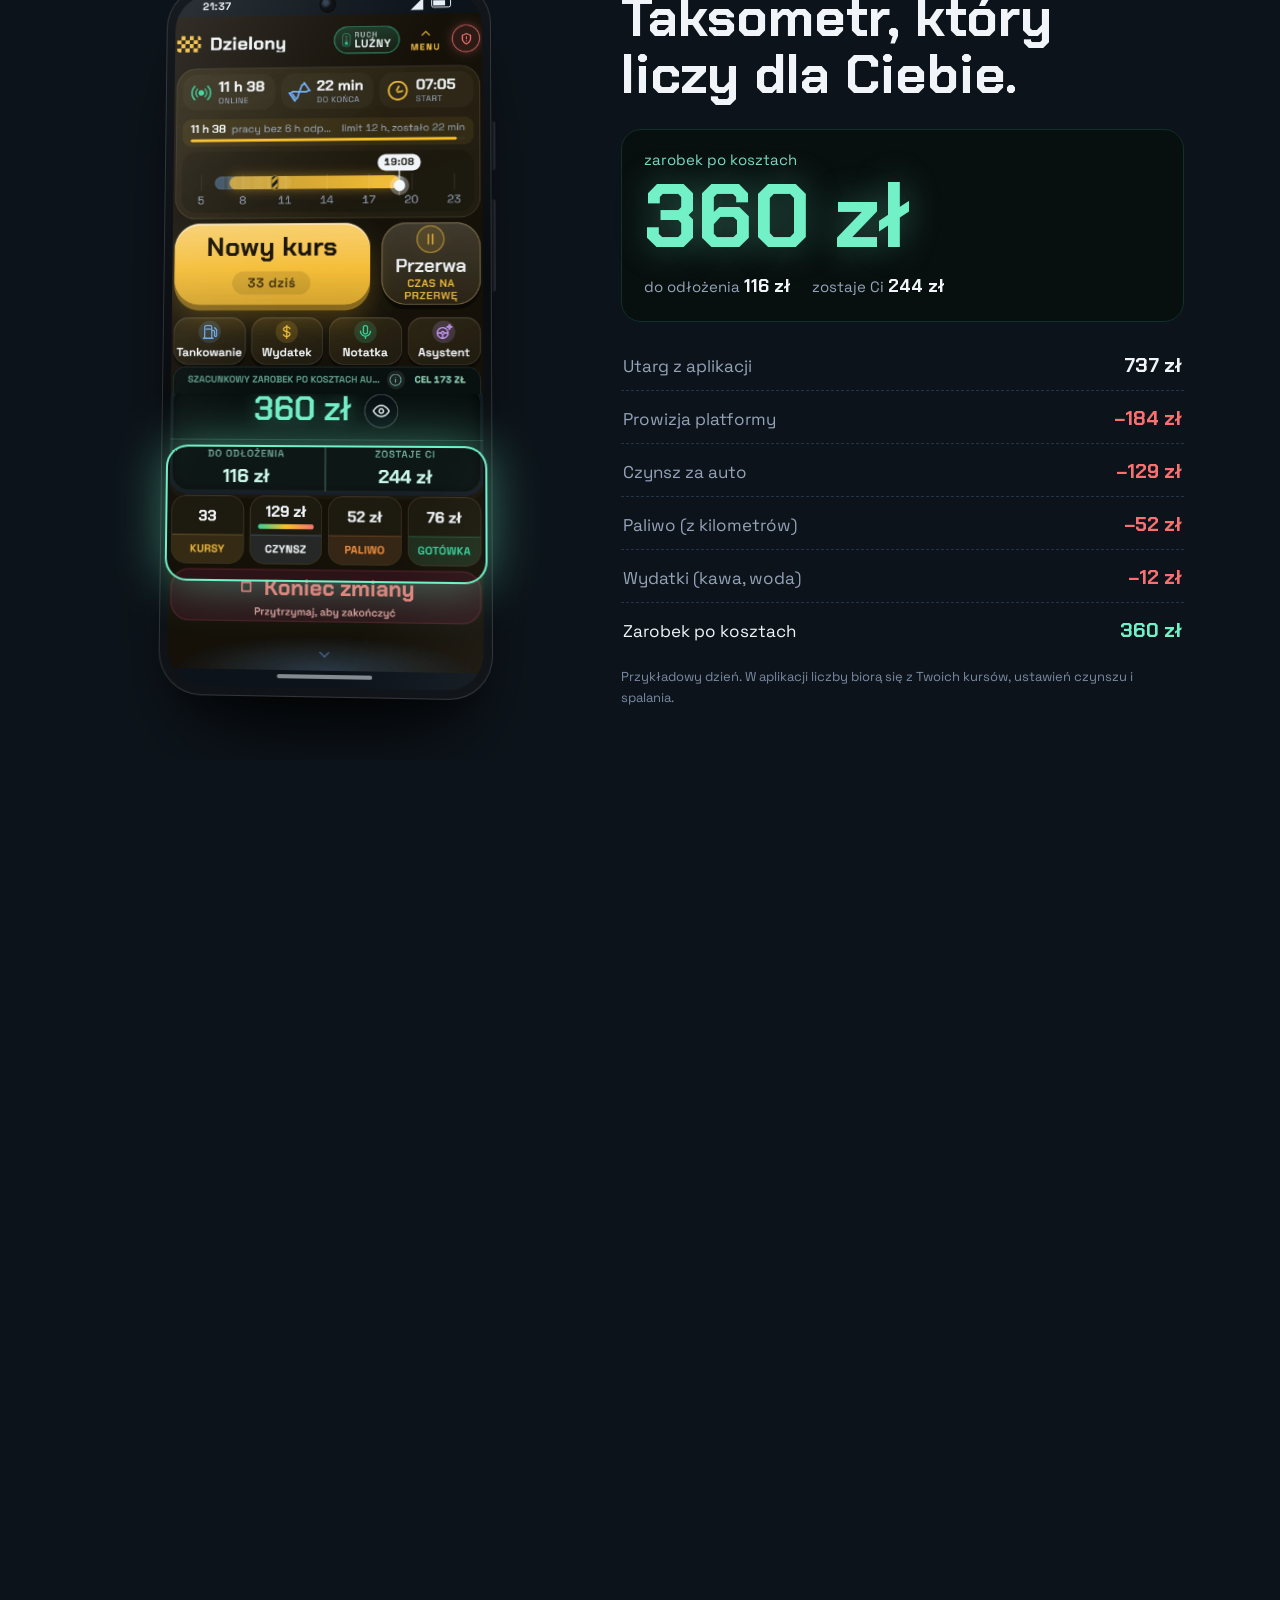
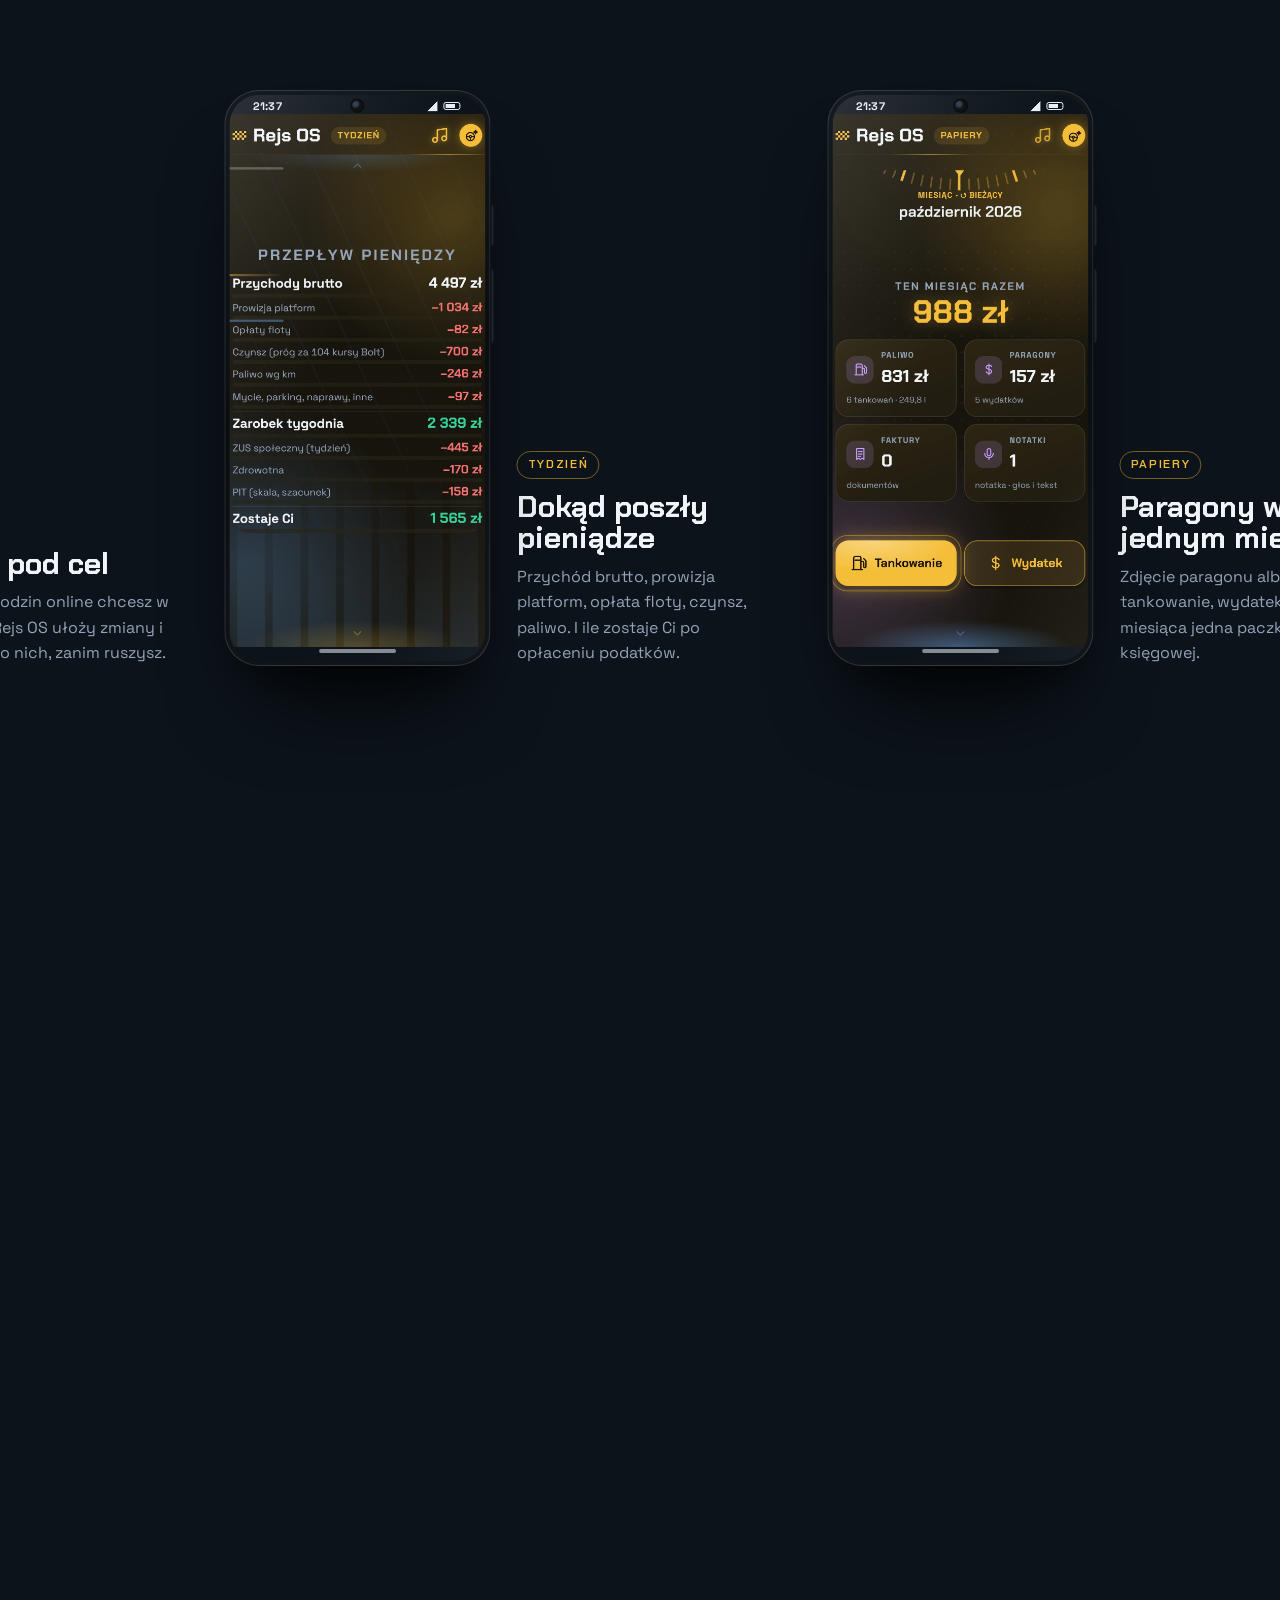
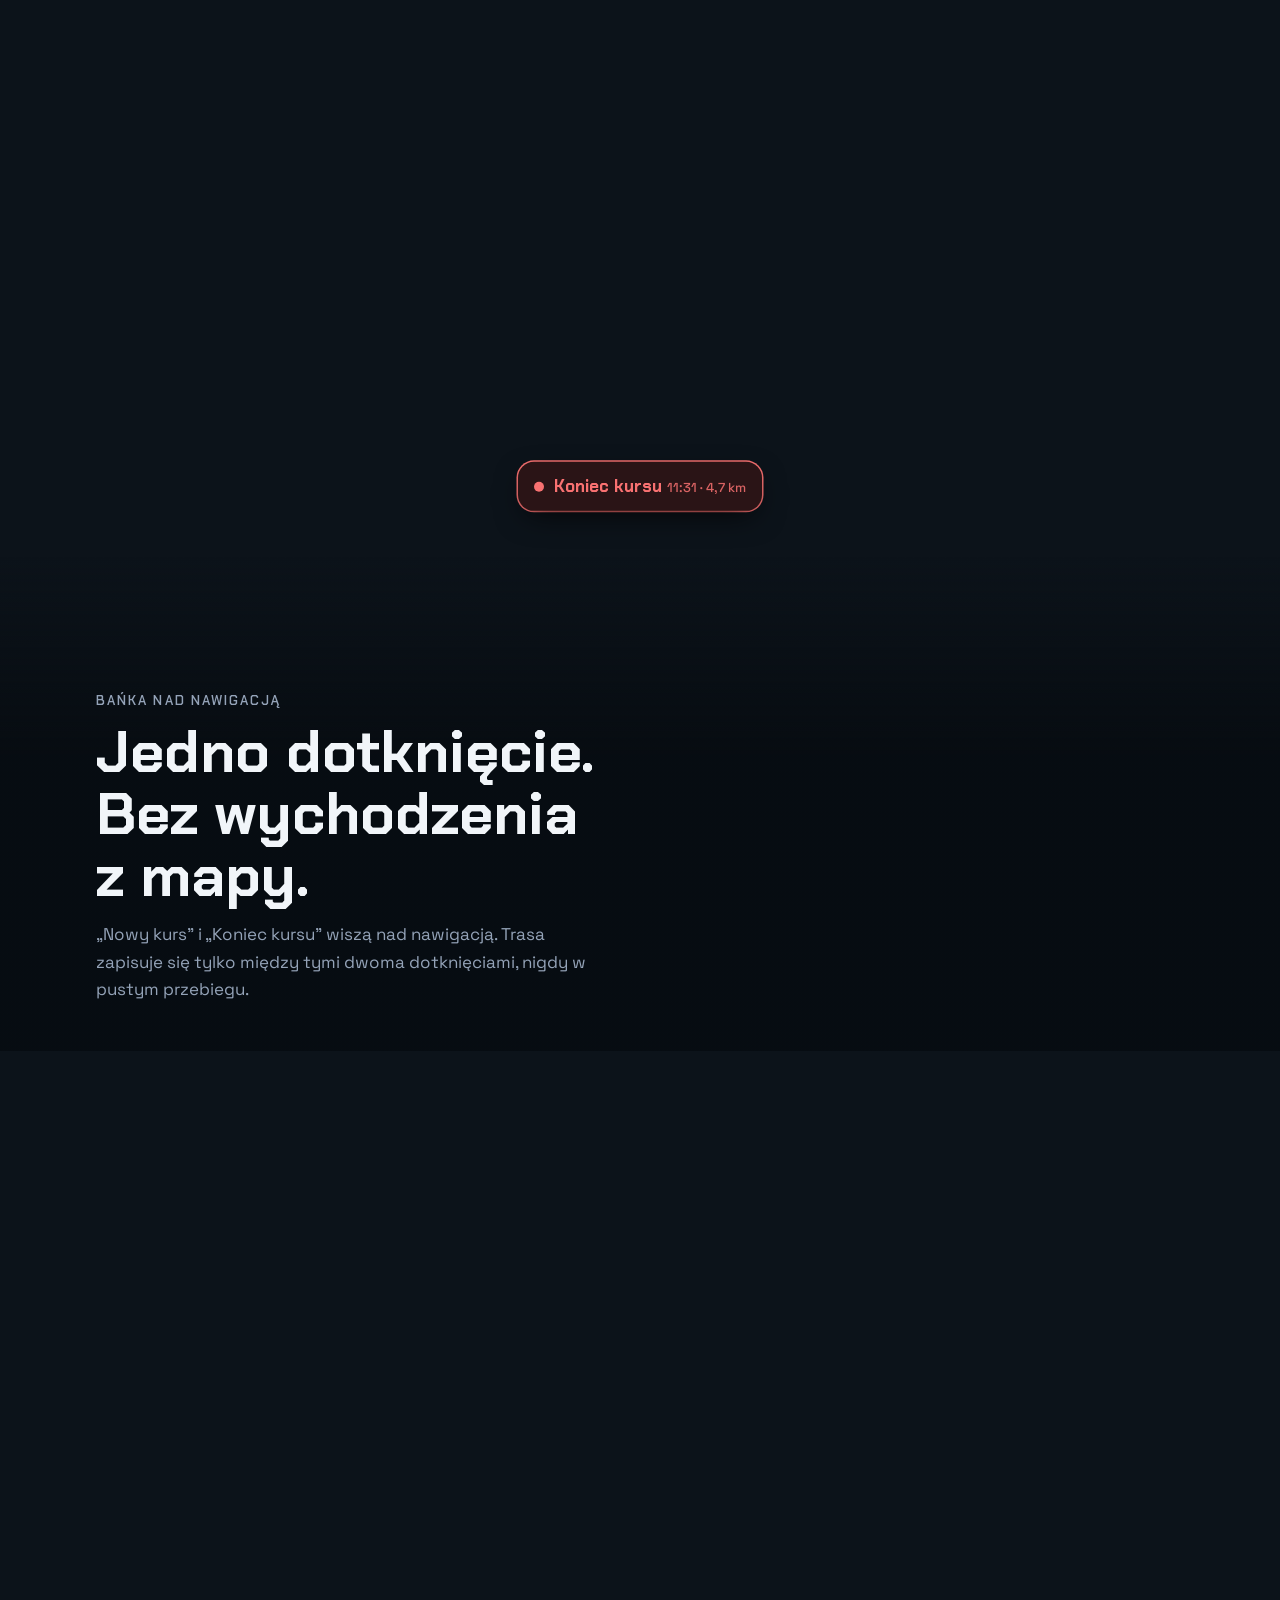
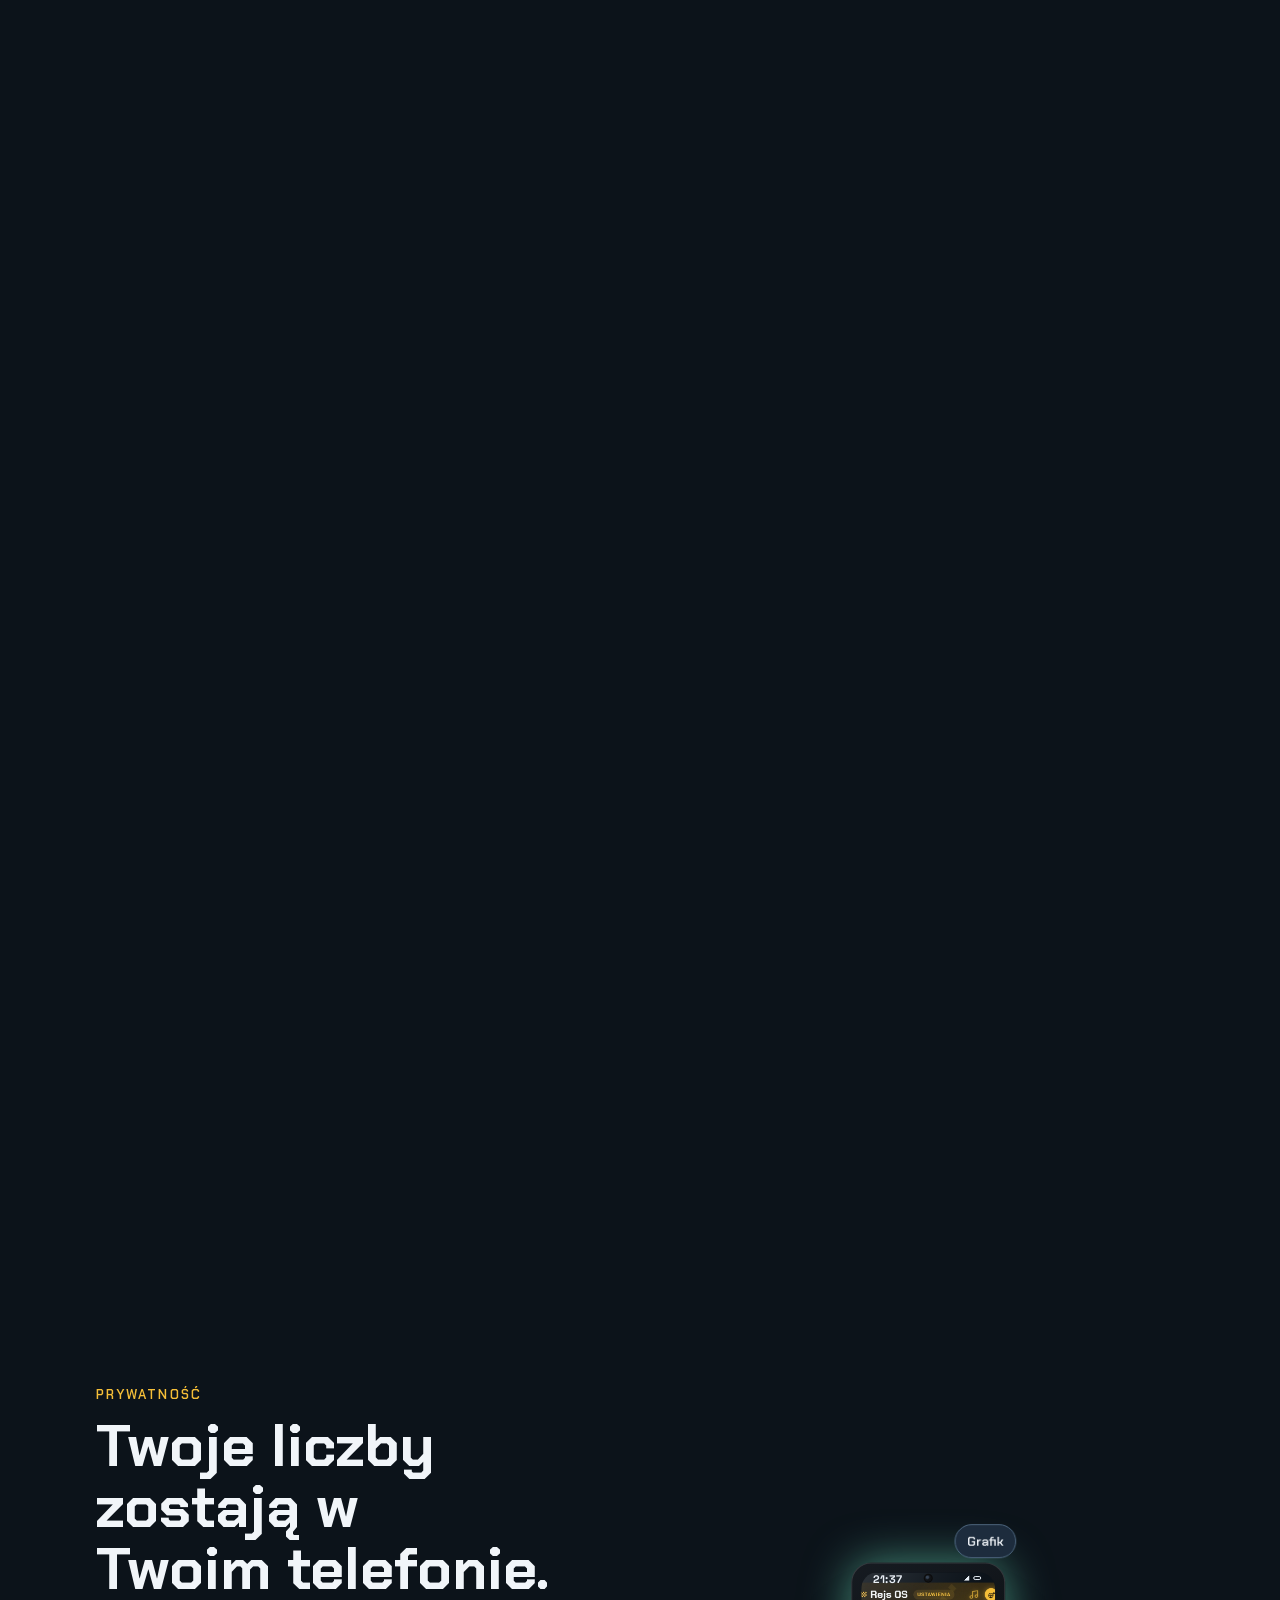
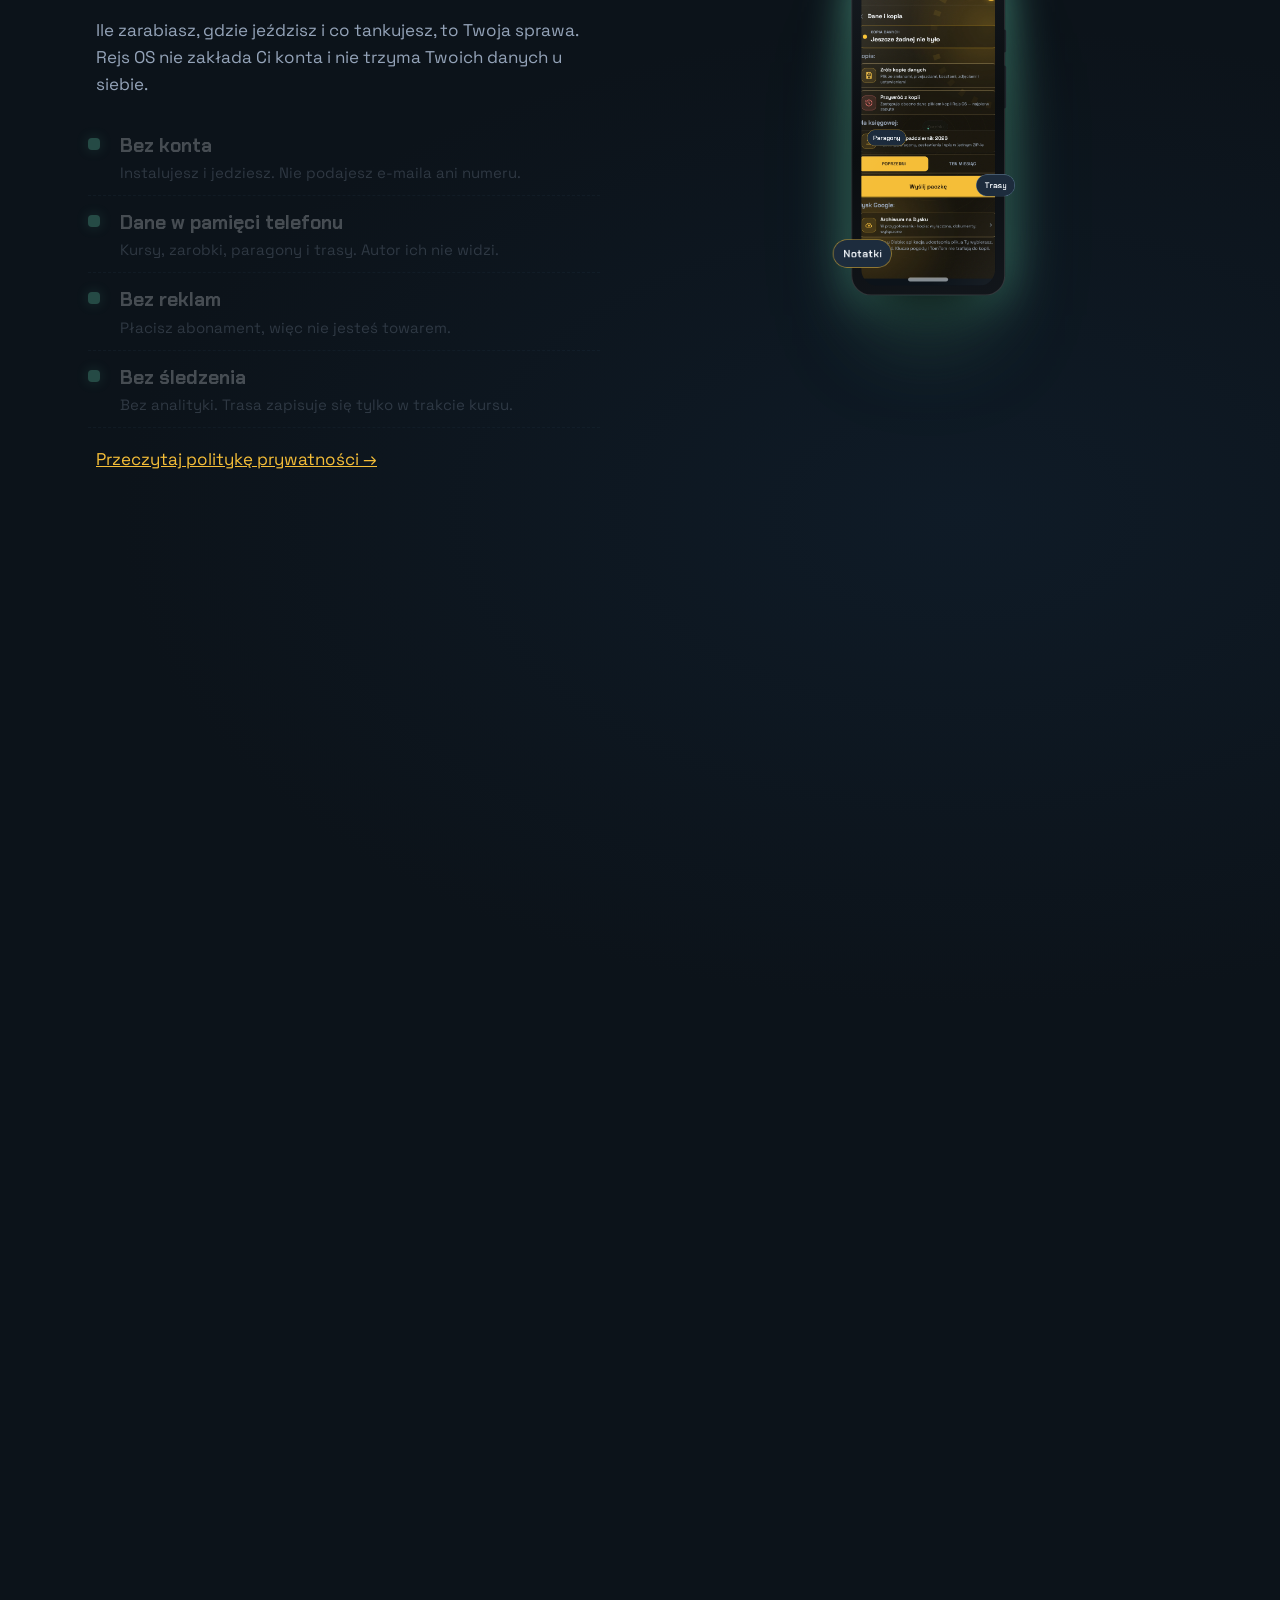
==== commit 6a2a2349: "Strona v1: poprawione zrzuty i liczby, PL/UA/EN, „Zarobek po kosztach auta” zamiast „Rytm snu”, nowa" ====
--- a/index.html
+++ b/index.html
@@ -3,48 +3,55 @@
 <head>
   <meta charset="utf-8">
   <meta name="viewport" content="width=device-width, initial-scale=1, viewport-fit=cover">
-  <title>Rejs OS — ile naprawdę zostaje kierowcy</title>
+  <title>Rejs OS · Zmiana pod kontrolą</title>
   <meta name="description" content="Rejs OS liczy na bieżąco, ile zostaje kierowcy taxi na aplikacji po prowizji, czynszu, paliwie i ZUS. Grafik, papiery i bańka nad nawigacją. Dane zostają na Twoim telefonie.">
   <meta name="theme-color" content="#0c131a">
-  <meta property="og:title" content="Rejs OS — ile naprawdę zostaje kierowcy">
+  <meta property="og:title" content="Rejs OS · Zmiana pod kontrolą">
   <meta property="og:description" content="Zarobek po kosztach, godziny, czynsz i papiery. Prywatnie, na Twoim telefonie.">
   <meta property="og:image" content="img/icon-512.webp">
   <link rel="icon" href="img/favicon.png" type="image/png">
   <link rel="apple-touch-icon" href="img/icon-180.png">
   <link rel="preconnect" href="https://fonts.googleapis.com">
   <link rel="preconnect" href="https://fonts.gstatic.com" crossorigin>
-  <link href="https://fonts.googleapis.com/css2?family=Chakra+Petch:wght@500;600;700&family=Space+Grotesk:wght@400;500;700&display=swap" rel="stylesheet">
+  <link href="https://fonts.googleapis.com/css2?family=Chakra+Petch:wght@500;600;700&family=Space+Grotesk:wght@400;500;700&family=Exo+2:wght@500;600;700&family=Manrope:wght@400;500;700&display=swap" rel="stylesheet">
   <link rel="stylesheet" href="style.css">
   <script>document.documentElement.classList.add('js'); if (matchMedia('(prefers-reduced-motion: reduce)').matches) document.documentElement.classList.add('rm');</script>
 </head>
 <body>
   <header class="top" id="top">
     <div class="wrap">
-      <a class="brand" href="./"><img src="img/favicon.png" alt="" width="34" height="34">Rejs OS</a>
-      <nav aria-label="Sekcje strony">
-        <a href="#licznik">Jak liczy</a>
-        <a href="#funkcje">Funkcje</a>
-        <a href="#prywatnosc">Prywatność</a>
-        <a href="#cena">Cena</a>
+      <div class="brandbox">
+        <a class="brand" href="./"><img src="img/favicon.png" alt="" width="34" height="34">Rejs OS</a>
+        <div class="lang" role="group" aria-label="Język strony" data-i18n-aria="lang.aria">
+          <button type="button" data-lang="pl" lang="pl" aria-label="Polski" aria-pressed="true"><i class="flag pl" aria-hidden="true"></i>PL</button>
+          <button type="button" data-lang="uk" lang="uk" aria-label="Українська" aria-pressed="false"><i class="flag uk" aria-hidden="true"></i>UA</button>
+          <button type="button" data-lang="en" lang="en" aria-label="English" aria-pressed="false"><i class="flag en" aria-hidden="true"></i>EN</button>
+        </div>
+      </div>
+      <nav aria-label="Sekcje strony" data-i18n-aria="nav.aria">
+        <a href="#licznik" data-i18n="nav.meter">Jak liczy</a>
+        <a href="#funkcje" data-i18n="nav.features">Funkcje</a>
+        <a href="#prywatnosc" data-i18n="nav.privacy">Prywatność</a>
+        <a href="#cena" data-i18n="nav.price">Cena</a>
       </nav>
-      <a class="btn small" href="#cena">14 dni za darmo</a>
+      <a class="btn small" href="#cena" data-i18n="nav.cta">14 dni za darmo</a>
     </div>
   </header>
 
   <main>
     <!-- 1. Jazda: nocna droga do księżyca, przewijanie = jazda -->
-    <section id="jazda" class="scrolly" data-scene="hero" aria-label="Wstęp">
+    <section id="jazda" class="scrolly" data-scene="hero" aria-label="Wstęp" data-i18n-aria="hero.aria">
       <div class="sticky">
         <canvas aria-hidden="true"></canvas>
 
         <div class="layer" data-range="0 0.24" data-first>
           <div class="wrap">
-            <p class="eyebrow">Dla kierowców na aplikacji</p>
-            <h1 class="hero-title" style="margin-top:14px">Wiesz, ile zarobiłeś. Ale ile <em>Ci zostało</em>?</h1>
-            <p class="hero-sub">Rejs OS liczy to na bieżąco, w trakcie zmiany. Ty jedziesz, aplikacja pilnuje kosztów, godzin i papierów.</p>
+            <p class="eyebrow" data-i18n="hero.eyebrow">Dla kierowców na aplikacji</p>
+            <h1 class="hero-title" style="margin-top:14px" data-i18n="hero.title">Wiesz, ile zarobiłeś. Ale ile <em>Ci zostało</em>?</h1>
+            <p class="hero-sub" data-i18n="hero.sub">Rejs OS liczy to na bieżąco, w trakcie zmiany. Ty jedziesz, aplikacja pilnuje kosztów, godzin i papierów.</p>
             <div class="hero-cta">
-              <a class="btn" href="#cena">Sprawdź 14 dni za darmo</a>
-              <a class="btn ghost" href="#licznik">Zobacz, jak liczy</a>
+              <a class="btn" href="#cena" data-i18n="hero.cta">Sprawdź 14 dni za darmo</a>
+              <a class="btn ghost" href="#licznik" data-i18n="hero.cta2">Zobacz, jak liczy</a>
             </div>
           </div>
         </div>
@@ -52,10 +59,10 @@
         <div class="layer" data-range="0.3 0.62" aria-hidden="true">
           <div class="wrap">
             <p class="costs">
-              <span data-k="0">Po <b>prowizji</b>.</span>
-              <span data-k="1">Po <b>czynszu</b>.</span>
-              <span data-k="2">Po <b>paliwie</b>.</span>
-              <span data-k="3">Po <b>ZUS</b>.</span>
+              <span data-k="0" data-i18n="costs.0">Po <b>prowizji</b>.</span>
+              <span data-k="1" data-i18n="costs.1">Po <b>czynszu</b>.</span>
+              <span data-k="2" data-i18n="costs.2">Po <b>paliwie</b>.</span>
+              <span data-k="3" data-i18n="costs.3">Po <b>ZUS</b>.</span>
             </p>
           </div>
         </div>
@@ -63,11 +70,11 @@
         <div class="layer" data-range="0.7 1.2">
           <div class="wrap">
             <p class="eyebrow">Rejs OS</p>
-            <h2 class="reveal-title" style="margin-top:14px">Jedna liczba, która się liczy: <em>ile zostaje Tobie.</em></h2>
-          </div>
-        </div>
-
-        <div class="hero-hint" data-range="-1 0.08" data-first><span>Przewiń i jedź</span><i></i></div>
+            <h2 class="reveal-title" style="margin-top:14px" data-i18n="reveal.title">Jedna liczba, która się liczy: <em>ile zostaje Tobie.</em></h2>
+          </div>
+        </div>
+
+        <div class="hero-hint" data-range="-1 0.08" data-first><span data-i18n="hero.hint">Przewiń i jedź</span><i></i></div>
       </div>
     </section>
 
@@ -80,21 +87,22 @@
             <div class="glow"></div>
           </div>
           <div class="ledger">
-            <p class="eyebrow">Licznik zarobku</p>
-            <h2>Taksometr, który liczy dla Ciebie.</h2>
+            <p class="eyebrow" data-i18n="meter.eyebrow">Licznik zarobku</p>
+            <h2 data-i18n="meter.title">Taksometr, który liczy dla Ciebie.</h2>
             <div class="meter" aria-live="off">
               <div class="lbl" id="meter-lbl">utarg z aplikacji</div>
-              <div class="big" id="meter-big">452 zł</div>
-              <div class="split" id="meter-split" hidden><span>do odłożenia <b>78 zł</b></span><span>zostaje Ci <b>40 zł</b></span></div>
+              <div class="big" id="meter-big">737 zł</div>
+              <div class="split" id="meter-split" hidden data-i18n="meter.split"><span>do odłożenia <b>116 zł</b></span><span>zostaje Ci <b>244 zł</b></span></div>
             </div>
             <ul class="lines">
-              <li data-at="0.04"><span>Utarg z aplikacji</span><b>452 zł</b></li>
-              <li data-at="0.2" class="minus"><span>Prowizja platformy</span><b>−113 zł</b></li>
-              <li data-at="0.36" class="minus"><span>Czynsz za auto</span><b>−129 zł</b></li>
-              <li data-at="0.52" class="minus"><span>Paliwo (z kilometrów)</span><b>−92 zł</b></li>
-              <li data-at="0.68" class="total"><span>Zarobek po kosztach</span><b>118 zł</b></li>
+              <li data-at="0.04" data-i18n="meter.l0"><span>Utarg z aplikacji</span><b>737 zł</b></li>
+              <li data-at="0.17" class="minus" data-i18n="meter.l1"><span>Prowizja platformy</span><b>−184 zł</b></li>
+              <li data-at="0.3" class="minus" data-i18n="meter.l2"><span>Czynsz za auto</span><b>−129 zł</b></li>
+              <li data-at="0.43" class="minus" data-i18n="meter.l3"><span>Paliwo (z kilometrów)</span><b>−52 zł</b></li>
+              <li data-at="0.56" class="minus" data-i18n="meter.l5"><span>Wydatki (kawa, woda)</span><b>−12 zł</b></li>
+              <li data-at="0.68" class="total" data-i18n="meter.l4"><span>Zarobek po kosztach</span><b>360 zł</b></li>
             </ul>
-            <p class="note-ex">Przykładowy dzień. W aplikacji liczby biorą się z Twoich kursów, ustawień czynszu i spalania.</p>
+            <p class="note-ex" data-i18n="meter.note">Przykładowy dzień. W aplikacji liczby biorą się z Twoich kursów, ustawień czynszu i spalania.</p>
           </div>
         </div>
       </div>
@@ -105,72 +113,72 @@
       <div class="sticky">
         <div class="track">
           <div class="intro">
-            <p class="eyebrow">Cały tydzień w kieszeni</p>
-            <h2>Zmiana, grafik, papiery. Bez Excela.</h2>
-            <p>Duże przyciski, jedna liczba na kafel, ciemny ekran, który nie oślepia nocą. Czytelne w uchwycie w sekundę.</p>
-            <p class="arrow">Przewijaj →</p>
-          </div>
-
-          <article class="card">
-            <div class="shot device"><div class="device-screen"><span class="sbar" aria-hidden="true"><b>21:37</b><i class="sig"></i><i class="bat"></i></span><img src="img/05-dzis.webp" alt="Ekran Dziś przed zmianą: najbliższa zmiana Dzielony, ruch luźny, kafle Notatka, Muzyka, Twoja mapa, Prognoza" width="540" height="1050" loading="lazy"></div></div>
-            <div class="txt">
-              <span class="tag">Przed zmianą</span>
-              <h3>Dziś na jednym ekranie</h3>
-              <p>Najbliższa zmiana, ruch na mieście i lista rzeczy do zrobienia, zanim ruszysz. Notatka, muzyka, mapa i prognoza pod kciukiem.</p>
-            </div>
-          </article>
-
-          <article class="card">
-            <div class="shot device"><div class="device-screen"><span class="sbar" aria-hidden="true"><b>21:37</b><i class="sig"></i><i class="bat"></i></span><img src="img/04-zmiana-4.webp" alt="Ekran Muzyka: Radio i Playlisty" width="540" height="1050" loading="lazy"></div></div>
-            <div class="txt">
-              <span class="tag">W trasie</span>
-              <h3>Radio i playlisty</h3>
-              <p>Polskie i zagraniczne stacje oraz Twoje playlisty jednym dotknięciem, bez szukania po telefonie w trakcie jazdy.</p>
-            </div>
-          </article>
-
-          <article class="card">
-            <div class="shot device"><div class="device-screen"><span class="sbar" aria-hidden="true"><b>21:37</b><i class="sig"></i><i class="bat"></i></span><img src="img/33-prognoza.webp" alt="Ekran Prognoza: najlepsze godziny 8–11, około 2,2 kursu na godzinę" width="540" height="1050" loading="lazy"></div></div>
-            <div class="txt">
-              <span class="tag">Prognoza</span>
-              <h3>Kiedy opłaca się jechać</h3>
-              <p>Najlepsze godziny dnia policzone z Twoich własnych kursów. Widzisz, ile kursów na godzinę zwykle wpada i kiedy ruszyć.</p>
-            </div>
-          </article>
-
-          <article class="card">
-            <div class="shot device"><div class="device-screen"><span class="sbar" aria-hidden="true"><b>21:37</b><i class="sig"></i><i class="bat"></i></span><img src="img/07-grafik-2.webp" alt="Ekran Grafik: cel 43 godziny online w tygodniu i 413 zł na rękę" width="540" height="1050" loading="lazy"></div></div>
-            <div class="txt">
-              <span class="tag">Plan</span>
-              <h3>Grafik pod cel</h3>
-              <p>Ustaw, ile godzin online chcesz w tygodniu. Rejs OS ułoży zmiany i przypomni o nich, zanim ruszysz.</p>
-            </div>
-          </article>
-
-          <article class="card">
-            <div class="shot device"><div class="device-screen"><span class="sbar" aria-hidden="true"><b>21:37</b><i class="sig"></i><i class="bat"></i></span><img src="img/11-tydzien-2.webp" alt="Ekran Tydzień: przepływ pieniędzy, 2 824 zł przychodu brutto i rozbicie kosztów" width="540" height="1050" loading="lazy"></div></div>
-            <div class="txt">
-              <span class="tag">Tydzień</span>
-              <h3>Dokąd poszły pieniądze</h3>
-              <p>Przychód brutto, prowizja platform, opłata floty, czynsz, paliwo. I ile zostaje Ci po opłaceniu podatków.</p>
-            </div>
-          </article>
-
-          <article class="card">
-            <div class="shot device"><div class="device-screen"><span class="sbar" aria-hidden="true"><b>21:37</b><i class="sig"></i><i class="bat"></i></span><img src="img/14-papiery-1.webp" alt="Ekran Papiery: koszty miesiąca 825 zł, paliwo i paragony" width="540" height="1050" loading="lazy"></div></div>
-            <div class="txt">
-              <span class="tag">Papiery</span>
-              <h3>Paragony w jednym miejscu</h3>
-              <p>Zdjęcie paragonu albo faktury, tankowanie, wydatek. Na koniec miesiąca jedna paczka dla księgowej.</p>
-            </div>
-          </article>
-
-          <article class="card">
-            <div class="shot device"><div class="device-screen"><span class="sbar" aria-hidden="true"><b>21:37</b><i class="sig"></i><i class="bat"></i></span><img src="img/17-ustawienia-1.webp" alt="Ekran Ustawienia: profil kierowcy, paliwo, ZUS i cele" width="540" height="1050" loading="lazy"></div></div>
-            <div class="txt">
-              <span class="tag">Twoje auto</span>
-              <h3>Ustawione pod Ciebie</h3>
-              <p>Platformy, flota, paliwo, ZUS i cele w jednym miejscu. Każda opcja ma opis, co robi.</p>
+            <p class="eyebrow" data-i18n="feat.eyebrow">Cały tydzień w kieszeni</p>
+            <h2 data-i18n="feat.title">Zmiana, grafik, papiery. Bez Excela.</h2>
+            <p data-i18n="feat.text">Duże przyciski, jedna liczba na kafel, ciemny ekran, który nie oślepia nocą. Czytelne w uchwycie w sekundę.</p>
+            <p class="arrow" data-i18n="feat.arrow">Przewijaj →</p>
+          </div>
+
+          <article class="card">
+            <div class="shot device"><div class="device-screen"><span class="sbar" aria-hidden="true"><b>21:37</b><i class="sig"></i><i class="bat"></i></span><img src="img/05-dzis.webp" alt="Ekran Dziś: poniedziałek 2 listopada, dzień pracy Lekki + wieczór, ruch luźny, kafle Notatka, Muzyka, Twoja mapa i Prognoza, najbliższa zmiana 17:00–19:30 i przycisk Start zmiany" data-i18n-alt="c1.alt" width="540" height="1050" loading="lazy"></div></div>
+            <div class="txt">
+              <span class="tag" data-i18n="c1.tag">Przed zmianą</span>
+              <h3 data-i18n="c1.h">Dziś na jednym ekranie</h3>
+              <p data-i18n="c1.p">Najbliższa zmiana, ruch na mieście i lista rzeczy do zrobienia, zanim ruszysz. Notatka, muzyka, mapa i prognoza pod kciukiem.</p>
+            </div>
+          </article>
+
+          <article class="card">
+            <div class="shot device"><div class="device-screen"><span class="sbar" aria-hidden="true"><b>21:37</b><i class="sig"></i><i class="bat"></i></span><img src="img/04-zmiana-4.webp" alt="Ekran Playlisty, kategoria Nastrój (skupienie, spokój, energia, luz): Driver Mode, Traffic Zen, Second Wind, Between Rides, Rain on Glass i Airport Run z okładkami" data-i18n-alt="c2.alt" width="540" height="1050" loading="lazy"></div></div>
+            <div class="txt">
+              <span class="tag" data-i18n="c2.tag">W trasie</span>
+              <h3 data-i18n="c2.h">Playlisty i radio</h3>
+              <p data-i18n="c2.p">Playlisty na każdy nastrój, Twoje własne listy i radio z Polski i ze świata jednym dotknięciem, bez szukania po telefonie w trakcie jazdy.</p>
+            </div>
+          </article>
+
+          <article class="card">
+            <div class="shot device"><div class="device-screen"><span class="sbar" aria-hidden="true"><b>21:37</b><i class="sig"></i><i class="bat"></i></span><img src="img/33-prognoza.webp" alt="Ekran Prognoza na poniedziałek: najlepiej 8–11, około 2,5 kursu na godzinę, zwykle 2,2, i wykres kursów w godzinach dnia" data-i18n-alt="c3.alt" width="540" height="1050" loading="lazy"></div></div>
+            <div class="txt">
+              <span class="tag" data-i18n="c3.tag">Prognoza</span>
+              <h3 data-i18n="c3.h">Kiedy opłaca się jechać</h3>
+              <p data-i18n="c3.p">Najlepsze godziny dnia policzone z Twoich własnych kursów. Widzisz, ile kursów na godzinę zwykle wpada i kiedy ruszyć.</p>
+            </div>
+          </article>
+
+          <article class="card">
+            <div class="shot device"><div class="device-screen"><span class="sbar" aria-hidden="true"><b>21:37</b><i class="sig"></i><i class="bat"></i></span><img src="img/07-grafik-2.webp" alt="Ekran Grafik: cele tygodnia, 48,7 h online przy celu 40,5 h, czyli 8,2 h ponad cel, i 911 zł z 1 038 zł na rękę" data-i18n-alt="c4.alt" width="540" height="1050" loading="lazy"></div></div>
+            <div class="txt">
+              <span class="tag" data-i18n="c4.tag">Plan</span>
+              <h3 data-i18n="c4.h">Grafik pod cel</h3>
+              <p data-i18n="c4.p">Ustaw, ile godzin online chcesz w tygodniu. Rejs OS ułoży zmiany i przypomni o nich, zanim ruszysz.</p>
+            </div>
+          </article>
+
+          <article class="card">
+            <div class="shot device"><div class="device-screen"><span class="sbar" aria-hidden="true"><b>21:37</b><i class="sig"></i><i class="bat"></i></span><img src="img/11-tydzien-2.webp" alt="Ekran Tydzień: przepływ pieniędzy od 4 497 zł przychodów brutto przez prowizję, opłaty floty, czynsz, paliwo i inne koszty do 2 339 zł zarobku tygodnia; po ZUS, składce zdrowotnej i PIT zostaje 1 565 zł" data-i18n-alt="c5.alt" width="540" height="1050" loading="lazy"></div></div>
+            <div class="txt">
+              <span class="tag" data-i18n="c5.tag">Tydzień</span>
+              <h3 data-i18n="c5.h">Dokąd poszły pieniądze</h3>
+              <p data-i18n="c5.p">Przychód brutto, prowizja platform, opłata floty, czynsz, paliwo. I ile zostaje Ci po opłaceniu podatków.</p>
+            </div>
+          </article>
+
+          <article class="card">
+            <div class="shot device"><div class="device-screen"><span class="sbar" aria-hidden="true"><b>21:37</b><i class="sig"></i><i class="bat"></i></span><img src="img/14-papiery-1.webp" alt="Ekran Papiery: październik 2026, razem 988 zł, paliwo 831 zł z 6 tankowań, paragony 157 zł, faktury 0, notatki 1, przyciski Tankowanie i Wydatek" data-i18n-alt="c6.alt" width="540" height="1050" loading="lazy"></div></div>
+            <div class="txt">
+              <span class="tag" data-i18n="c6.tag">Papiery</span>
+              <h3 data-i18n="c6.h">Paragony w jednym miejscu</h3>
+              <p data-i18n="c6.p">Zdjęcie paragonu albo faktury, tankowanie, wydatek. Na koniec miesiąca jedna paczka dla księgowej.</p>
+            </div>
+          </article>
+
+          <article class="card">
+            <div class="shot device"><div class="device-screen"><span class="sbar" aria-hidden="true"><b>21:37</b><i class="sig"></i><i class="bat"></i></span><img src="img/17-ustawienia-1.webp" alt="Ekran Ustawienia: profil kierowcy Bolt, program BETER, paliwo 0,2173 zł/km, ZUS 1 927 zł miesięcznie i cel 4 500 zł miesięcznie przy 40,5 h online w tygodniu" data-i18n-alt="c7.alt" width="540" height="1050" loading="lazy"></div></div>
+            <div class="txt">
+              <span class="tag" data-i18n="c7.tag">Twoje auto</span>
+              <h3 data-i18n="c7.h">Ustawione pod Ciebie</h3>
+              <p data-i18n="c7.p">Platformy, flota, paliwo, ZUS i cele w jednym miejscu. Każda opcja ma opis, co robi.</p>
             </div>
           </article>
         </div>
@@ -184,9 +192,9 @@
         <div class="bubble" id="bubble" aria-hidden="true"><i></i><span id="bubble-t">Nowy kurs</span></div>
         <div class="copy">
           <div class="wrap">
-            <p class="eyebrow">Bańka nad nawigacją</p>
-            <h2>Jedno dotknięcie. Bez wychodzenia z mapy.</h2>
-            <p>„Nowy kurs” i „Koniec kursu” wiszą nad nawigacją. Trasa zapisuje się tylko między tymi dwoma dotknięciami, nigdy w pustym przebiegu.</p>
+            <p class="eyebrow" data-i18n="bub.eyebrow">Bańka nad nawigacją</p>
+            <h2 data-i18n="bub.title">Jedno dotknięcie. Bez wychodzenia z mapy.</h2>
+            <p data-i18n="bub.text">„Nowy kurs” i „Koniec kursu” wiszą nad nawigacją. Trasa zapisuje się tylko między tymi dwoma dotknięciami, nigdy w pustym przebiegu.</p>
           </div>
         </div>
       </div>
@@ -197,30 +205,30 @@
       <div class="sticky">
         <div class="wrap vault-grid">
           <div class="vault-copy">
-            <p class="eyebrow">Prywatność</p>
-            <h2>Twoje liczby zostają w Twoim telefonie.</h2>
-            <p class="lede">Ile zarabiasz, gdzie jeździsz i co tankujesz, to Twoja sprawa. Rejs OS nie zakłada Ci konta i nie trzyma Twoich danych u siebie.</p>
+            <p class="eyebrow" data-i18n="priv.eyebrow">Prywatność</p>
+            <h2 data-i18n="priv.title">Twoje liczby zostają w Twoim telefonie.</h2>
+            <p class="lede" data-i18n="priv.lede">Ile zarabiasz, gdzie jeździsz i co tankujesz, to Twoja sprawa. Rejs OS nie zakłada Ci konta i nie trzyma Twoich danych u siebie.</p>
             <ul class="pillars">
-              <li data-at="0.3"><b>Bez konta</b><span>Instalujesz i jedziesz. Nie podajesz e-maila ani numeru.</span></li>
-              <li data-at="0.4"><b>Dane w pamięci telefonu</b><span>Kursy, zarobki, paragony i trasy. Autor ich nie widzi.</span></li>
-              <li data-at="0.5"><b>Bez reklam</b><span>Płacisz abonament, więc nie jesteś towarem.</span></li>
-              <li data-at="0.6"><b>Bez śledzenia</b><span>Bez analityki. Trasa zapisuje się tylko w trakcie kursu.</span></li>
+              <li data-at="0.3" data-i18n="priv.p0"><b>Bez konta</b><span>Instalujesz i jedziesz. Nie podajesz e-maila ani numeru.</span></li>
+              <li data-at="0.4" data-i18n="priv.p1"><b>Dane w pamięci telefonu</b><span>Kursy, zarobki, paragony i trasy. Autor ich nie widzi.</span></li>
+              <li data-at="0.5" data-i18n="priv.p2"><b>Bez reklam</b><span>Płacisz abonament, więc nie jesteś towarem.</span></li>
+              <li data-at="0.6" data-i18n="priv.p3"><b>Bez śledzenia</b><span>Bez analityki. Trasa zapisuje się tylko w trakcie kursu.</span></li>
             </ul>
-            <p class="more"><a href="polityka-prywatnosci.html">Przeczytaj politykę prywatności →</a></p>
+            <p class="more"><a href="polityka-prywatnosci.html" data-i18n="priv.more">Przeczytaj politykę prywatności →</a></p>
           </div>
           <div class="vault-stage" aria-hidden="true">
             <svg class="vlines" viewBox="0 0 100 100" preserveAspectRatio="none"><path class="ln ln-server" pathLength="1" d="M60 36 L82 15"/><path class="ln ln-svc" pathLength="1" d="M42 64 L17 84"/><path class="ln ln-svc" pathLength="1" d="M50 68 L50 84"/><path class="ln ln-svc" pathLength="1" d="M58 64 L83 84"/></svg>
-            <div class="node server"><b>Serwer autora</b><span>nie dostaje Twoich danych</span><em>✕</em></div>
-                        <div class="node svc s1"><b><i>Twój </i>Dysk Google</b><span>kopia na Twoim koncie</span></div>
-            <div class="node svc s2"><b><i>Twoja </i>pogoda</b><span>Twój klucz</span></div>
-            <div class="node svc s3"><b><i>Twój </i>TomTom</b><span>korki, Twój klucz</span></div>
+            <div class="node server" data-i18n="node.server"><b>Serwer autora</b><span>nie dostaje Twoich danych</span><em>✕</em></div>
+                        <div class="node svc s1" data-i18n="node.s1"><b><i>Twój </i>Dysk Google</b><span>kopia na Twoim koncie</span></div>
+            <div class="node svc s2" data-i18n="node.s2"><b><i>Twoja </i>pogoda</b><span>Twój klucz</span></div>
+            <div class="node svc s3" data-i18n="node.s3"><b><i>Twój </i>TomTom</b><span>korki, Twój klucz</span></div>
             <div class="vault-phone device"><div class="device-screen"><span class="sbar" aria-hidden="true"><b>21:37</b><i class="sig"></i><i class="bat"></i></span><img src="img/27-dane-i-kopia.webp" alt="" width="540" height="1050" loading="lazy"></div><div class="lock"><svg viewBox="0 0 24 24" fill="none" stroke="currentColor" stroke-width="2" stroke-linecap="round"><rect x="5" y="11" width="14" height="10" rx="2.5"/><path d="M8 11V8a4 4 0 0 1 8 0v3"/></svg></div></div>
-            <span class="chip" data-k="0">Kursy</span>
-            <span class="chip" data-k="1">Zarobki</span>
-            <span class="chip" data-k="2">Paragony</span>
-            <span class="chip" data-k="3">Trasy</span>
-            <span class="chip" data-k="4">Notatki</span>
-            <span class="chip" data-k="5">Grafik</span>
+            <span class="chip" data-k="0" data-i18n="chip.0">Kursy</span>
+            <span class="chip" data-k="1" data-i18n="chip.1">Zarobki</span>
+            <span class="chip" data-k="2" data-i18n="chip.2">Paragony</span>
+            <span class="chip" data-k="3" data-i18n="chip.3">Trasy</span>
+            <span class="chip" data-k="4" data-i18n="chip.4">Notatki</span>
+            <span class="chip" data-k="5" data-i18n="chip.5">Grafik</span>
           </div>
         </div>
       </div>
@@ -229,15 +237,15 @@
     <!-- 5b. Atuty -->
     <section id="atuty" class="band">
       <div class="wrap">
-        <p class="eyebrow">Dlaczego Rejs OS</p>
-        <h2 class="atuty-title">Zrobione pod prawdziwą zmianę za kierownicą.</h2>
+        <p class="eyebrow" data-i18n="perks.eyebrow">Dlaczego Rejs OS</p>
+        <h2 class="atuty-title" data-i18n="perks.title">Zrobione pod prawdziwą zmianę za kierownicą.</h2>
         <div class="perks">
-          <article class="perk" style="--i:0"><div class="pi"><svg viewBox="0 0 24 24" fill="none" stroke="currentColor" stroke-width="2" stroke-linecap="round"><path d="M13 2 4 14h7l-1 8 9-12h-7z"/></svg></div><h3>Lekka obok Bolta i Ubera</h3><p>Ozdobne animacje stają, kiedy przewijasz, więc aplikacja nie dławi telefonu, na którym chodzi nawigacja.</p></article>
-          <article class="perk" style="--i:1"><div class="pi"><svg viewBox="0 0 24 24" fill="none" stroke="currentColor" stroke-width="2" stroke-linecap="round"><circle cx="12" cy="12" r="9"/><path d="M12 7v5l3 2"/></svg></div><h3>Pilnuje limitu pracy</h3><p>Liczy godziny bez 6 h odpoczynku, Bolt i Uber razem, i ostrzega przed limitem 12 h.</p></article>
-          <article class="perk" style="--i:2"><div class="pi"><svg viewBox="0 0 24 24" fill="none" stroke="currentColor" stroke-width="2" stroke-linecap="round"><path d="M20 14.5A8 8 0 0 1 9.5 4a8 8 0 1 0 10.5 10.5z"/></svg></div><h3>Rytm snu</h3><p>Pomaga ułożyć sen pod start zmiany, krok po pół godziny, bez rewolucji z dnia na dzień.</p></article>
-          <article class="perk" style="--i:3"><div class="pi"><svg viewBox="0 0 24 24" fill="none" stroke="currentColor" stroke-width="2" stroke-linecap="round"><path d="M4 10v4M8 7v10M12 4v16M16 8v8M20 11v2"/></svg></div><h3>Radio przy pasażerze</h3><p>Gdy ktoś wsiada, ścisza, wycisza albo zmienia stację. Po kursie wraca do Twojej muzyki.</p></article>
-          <article class="perk" style="--i:4"><div class="pi"><svg viewBox="0 0 24 24" fill="none" stroke="currentColor" stroke-width="2" stroke-linecap="round"><rect x="3" y="3" width="8" height="8" rx="2"/><rect x="13" y="3" width="8" height="8" rx="2"/><rect x="3" y="13" width="8" height="8" rx="2"/><rect x="13" y="13" width="8" height="8" rx="2"/></svg></div><h3>Widżety na pulpicie</h3><p>Zmiana, cel dnia i szybkie akcje bez otwierania aplikacji. Kwoty ukryte, dopóki nie dotkniesz oka.</p></article>
-          <article class="perk" style="--i:5"><div class="pi"><svg viewBox="0 0 24 24" fill="none" stroke="currentColor" stroke-width="2" stroke-linecap="round"><path d="M3 12h18M12 3c3 3.5 3 14.5 0 18M12 3c-3 3.5-3 14.5 0 18"/><circle cx="12" cy="12" r="9"/></svg></div><h3>Po polsku, ukraińsku i angielsku</h3><p>Język przełączasz w Ustawieniach, żeby każdy kierowca czytał liczby w swoim języku.</p></article>
+          <article class="perk" style="--i:0"><div class="pi"><svg viewBox="0 0 24 24" fill="none" stroke="currentColor" stroke-width="2" stroke-linecap="round"><path d="M13 2 4 14h7l-1 8 9-12h-7z"/></svg></div><h3 data-i18n="perk0.h">Lekka obok Bolta i Ubera</h3><p data-i18n="perk0.p">Ozdobne animacje stają, kiedy przewijasz, więc aplikacja nie dławi telefonu, na którym chodzi nawigacja.</p></article>
+          <article class="perk" style="--i:1"><div class="pi"><svg viewBox="0 0 24 24" fill="none" stroke="currentColor" stroke-width="2" stroke-linecap="round"><circle cx="12" cy="12" r="9"/><path d="M12 7v5l3 2"/></svg></div><h3 data-i18n="perk1.h">Pilnuje limitu pracy</h3><p data-i18n="perk1.p">Liczy godziny bez 6 h odpoczynku, Bolt i Uber razem, i ostrzega przed limitem 12 h.</p></article>
+          <article class="perk" style="--i:2"><div class="pi"><svg viewBox="0 0 24 24" fill="none" stroke="currentColor" stroke-width="2" stroke-linecap="round" stroke-linejoin="round"><path d="M3 20h4v-5h4v-4h4V7h4V3"/><path d="M15 3h4v4"/></svg></div><h3 data-i18n="perk2.h">Zarobek po kosztach auta</h3><p data-i18n="perk2.p">Prowizja, opłaty, czynsz, paliwo i wydatki odjęte od razu. Widzisz też, ile odłożyć na ZUS i podatek, i ile naprawdę zostaje.</p></article>
+          <article class="perk" style="--i:3"><div class="pi"><svg viewBox="0 0 24 24" fill="none" stroke="currentColor" stroke-width="2" stroke-linecap="round"><path d="M4 10v4M8 7v10M12 4v16M16 8v8M20 11v2"/></svg></div><h3 data-i18n="perk3.h">Radio przy pasażerze</h3><p data-i18n="perk3.p">Gdy ktoś wsiada, ścisza, wycisza albo zmienia stację. Po kursie wraca do Twojej muzyki.</p></article>
+          <article class="perk" style="--i:4"><div class="pi"><svg viewBox="0 0 24 24" fill="none" stroke="currentColor" stroke-width="2" stroke-linecap="round"><rect x="3" y="3" width="8" height="8" rx="2"/><rect x="13" y="3" width="8" height="8" rx="2"/><rect x="3" y="13" width="8" height="8" rx="2"/><rect x="13" y="13" width="8" height="8" rx="2"/></svg></div><h3 data-i18n="perk4.h">Widżety na pulpicie</h3><p data-i18n="perk4.p">Zmiana, cel dnia i szybkie akcje bez otwierania aplikacji. Kwoty ukryte, dopóki nie dotkniesz oka.</p></article>
+          <article class="perk" style="--i:5"><div class="pi"><svg viewBox="0 0 24 24" fill="none" stroke="currentColor" stroke-width="2" stroke-linecap="round"><path d="M3 12h18M12 3c3 3.5 3 14.5 0 18M12 3c-3 3.5-3 14.5 0 18"/><circle cx="12" cy="12" r="9"/></svg></div><h3 data-i18n="perk5.h">Po polsku, ukraińsku i angielsku</h3><p data-i18n="perk5.p">Język przełączasz w Ustawieniach, żeby każdy kierowca czytał liczby w swoim języku.</p></article>
         </div>
       </div>
     </section>
@@ -247,19 +255,19 @@
       <div class="wrap">
         <div class="ticket">
           <div>
-            <p class="eyebrow">Cena</p>
-            <h2>14 dni za darmo.</h2>
+            <p class="eyebrow" data-i18n="price.eyebrow">Cena</p>
+            <h2 data-i18n="price.title">14 dni za darmo.</h2>
             <ul>
-              <li>wszystkie funkcje od pierwszego dnia</li>
-              <li>bez reklam</li>
-              <li>bez konta</li>
-              <li>rezygnujesz w Google Play</li>
+              <li data-i18n="price.li0">wszystkie funkcje od pierwszego dnia</li>
+              <li data-i18n="price.li1">bez reklam</li>
+              <li data-i18n="price.li2">bez konta</li>
+              <li data-i18n="price.li3">rezygnujesz w Google Play</li>
             </ul>
           </div>
           <div class="price">
-            <div class="p num">24 <small>zł</small></div>
-            <div class="s">miesięcznie, po okresie próbnym</div>
-            <span class="store" aria-disabled="true"><svg viewBox="0 0 24 24" fill="currentColor" aria-hidden="true"><path d="M4 2.5v19l10.2-9.5zM15.6 13.3 6.5 21.7l11.8-6.8zM18.3 9.1 6.5 2.3l9.1 8.4zM19.6 9.9l-2.4 2.1 2.4 2.1 2.1-1.2c.6-.4.6-1.4 0-1.8z"/></svg>Wkrótce w Google Play</span>
+            <div class="p num" data-i18n="price.amount">24 <small>zł</small></div>
+            <div class="s" data-i18n="price.per">miesięcznie, po okresie próbnym</div>
+            <span class="store" aria-disabled="true"><svg viewBox="0 0 24 24" fill="currentColor" aria-hidden="true"><path d="M4 2.5v19l10.2-9.5zM15.6 13.3 6.5 21.7l11.8-6.8zM18.3 9.1 6.5 2.3l9.1 8.4zM19.6 9.9l-2.4 2.1 2.4 2.1 2.1-1.2c.6-.4.6-1.4 0-1.8z"/></svg><span data-i18n="price.store">Wkrótce w Google Play</span></span>
           </div>
         </div>
       </div>
@@ -269,12 +277,13 @@
   <footer class="foot" id="kontakt">
     <div class="wrap">
       <a class="brand" href="./"><img src="img/favicon.png" alt="" width="28" height="28">Rejs OS</a>
-      <a href="polityka-prywatnosci.html">Polityka prywatności</a>
-      <span>Kontakt: <a href="mailto:kontakt@rejsos.com">kontakt@rejsos.com</a></span>
+      <a href="polityka-prywatnosci.html" data-i18n="foot.policy">Polityka prywatności</a>
+      <span><span data-i18n="foot.contact">Kontakt:</span> <a href="mailto:michal.wakeline@gmail.com">michal.wakeline@gmail.com</a></span>
       <span>© 2026</span>
     </div>
   </footer>
 
+  <script src="i18n.js" defer></script>
   <script src="main.js" defer></script>
 </body>
 </html>
--- a/style.css
+++ b/style.css
@@ -17,8 +17,9 @@
   --green: #34d399;
   --red: #f87171;
   --blue: #7cb8ff;
-  --display: 'Chakra Petch', 'Barlow Condensed', system-ui, sans-serif;
-  --body: 'Space Grotesk', system-ui, sans-serif;
+  /* Chakra Petch i Space Grotesk nie mają cyrylicy: litery ukraińskie biorą Exo 2 i Manrope (ładowane tylko, gdy są potrzebne) */
+  --display: 'Chakra Petch', 'Exo 2', 'Barlow Condensed', system-ui, sans-serif;
+  --body: 'Space Grotesk', 'Manrope', system-ui, sans-serif;
   --radius: 20px;
   --max: 1120px;
   --gutter-l: max(16px, env(safe-area-inset-left, 0px));
@@ -79,6 +80,38 @@
 .btn .play { width: 18px; height: 18px; }
 @media (max-width: 760px) { .top nav { display: none; } .top .btn { margin-left: auto; } }
 
+/* Przełącznik języka PL / UA / EN: małe pigułki z flagą, zaraz na prawo od logo (tylko z JS — bez niego i tak nie działa) */
+.brandbox { display: flex; align-items: center; gap: 12px; flex: 0 0 auto; }
+.lang { display: none; }
+.js .lang { display: flex; gap: 3px; }
+.lang button {
+  position: relative; display: inline-flex; align-items: center; gap: 4px;
+  height: 22px; padding: 0 7px 0 4px; border: 1px solid var(--line); border-radius: 99px;
+  font-family: var(--display); font-weight: 700; font-size: 10.5px; letter-spacing: .08em; line-height: 1;
+  color: var(--muted); background: color-mix(in srgb, var(--bg-deep) 70%, transparent); cursor: pointer;
+  transition: background .2s, color .2s, border-color .2s;
+}
+.lang button::after { content: ""; position: absolute; inset: -10px -1px; } /* pole dotyku ok. 42 px wysokości */
+.lang button:hover { color: var(--text); border-color: var(--line-strong); }
+.lang button[aria-pressed="true"] { background: var(--sign); border-color: var(--sign); color: var(--sign-ink); }
+.flag { width: 13px; height: 13px; border-radius: 50%; flex: 0 0 auto; box-shadow: 0 0 0 1px rgba(255,255,255,.25); background-size: cover; background-position: center; }
+.flag.pl { background: linear-gradient(#fff 50%, #dc143c 50%); }
+.flag.uk { background: linear-gradient(#0057b7 50%, #ffd700 50%); }
+.flag.en { background-image: url("data:image/svg+xml,%3Csvg xmlns='http://www.w3.org/2000/svg' viewBox='0 0 60 30'%3E%3CclipPath id='t'%3E%3Cpath d='M30 15h30v15zv15H0zH0V0zV0h30z'/%3E%3C/clipPath%3E%3Cpath d='M0 0v30h60V0z' fill='%23012169'/%3E%3Cpath d='M0 0l60 30m0-30L0 30' stroke='%23fff' stroke-width='6'/%3E%3Cpath d='M0 0l60 30m0-30L0 30' clip-path='url(%23t)' stroke='%23C8102E' stroke-width='4'/%3E%3Cpath d='M30 0v30M0 15h60' stroke='%23fff' stroke-width='10'/%3E%3Cpath d='M30 0v30M0 15h60' stroke='%23C8102E' stroke-width='6'/%3E%3C/svg%3E"); background-size: auto 100%; }
+.lang button[aria-pressed="true"] .flag { box-shadow: 0 0 0 1px rgba(12,19,26,.35); }
+.top .btn.small { white-space: nowrap; }
+@media (max-width: 760px) { .top .wrap { gap: 10px; } }
+/* Wąski telefon: w rzędzie z logo zostają same flagi (kod języka czyta czytnik ekranu z aria-label) */
+@media (max-width: 440px) {
+  .brandbox { gap: 7px; }
+  .js .top .brand { font-size: 18px; gap: 7px; }
+  .js .top .brand img { width: 26px; height: 26px; border-radius: 7px; }
+  .lang button { width: 24px; height: 24px; padding: 0; justify-content: center; font-size: 0; letter-spacing: 0; gap: 0; }
+  .lang button .flag { width: 16px; height: 16px; }
+  .lang button[aria-pressed="true"] { box-shadow: 0 0 0 1px var(--sign); }
+  .top .btn.small { font-size: 12.5px; padding: 8px 10px; }
+}
+
 /* ---------- Silnik przewijania ---------- */
 .scrolly { position: relative; }
 .sticky { position: sticky; top: 0; height: 100vh; height: 100svh; overflow: hidden; }
@@ -96,6 +129,8 @@
 #jazda .layer .wrap { width: 100%; }
 .hero-title { font-size: clamp(44px, 7.4vw, 104px); font-weight: 700; letter-spacing: -0.01em; max-width: 11ch; }
 .hero-title em { font-style: normal; color: var(--sign); }
+/* Ukraiński tytuł ma dłuższe słowa: trochę mniejszy krój, żeby na telefonie zmieścił się nad wskazówką „przewiń” */
+:root[lang="uk"] .hero-title { font-size: clamp(36px, 6.4vw, 92px); max-width: 13ch; }
 .hero-sub { margin-top: 22px; font-size: clamp(17px, 1.6vw, 20px); color: var(--muted); max-width: 34ch; }
 .hero-cta { margin-top: 30px; display: flex; flex-wrap: wrap; gap: 12px; }
 .hero-hint { position: absolute; left: 50%; bottom: calc(22px + env(safe-area-inset-bottom, 0px)); transform: translateX(-50%); color: var(--faint); font-size: 13px; letter-spacing: .14em; text-transform: uppercase; display: flex; flex-direction: column; align-items: center; gap: 8px; }
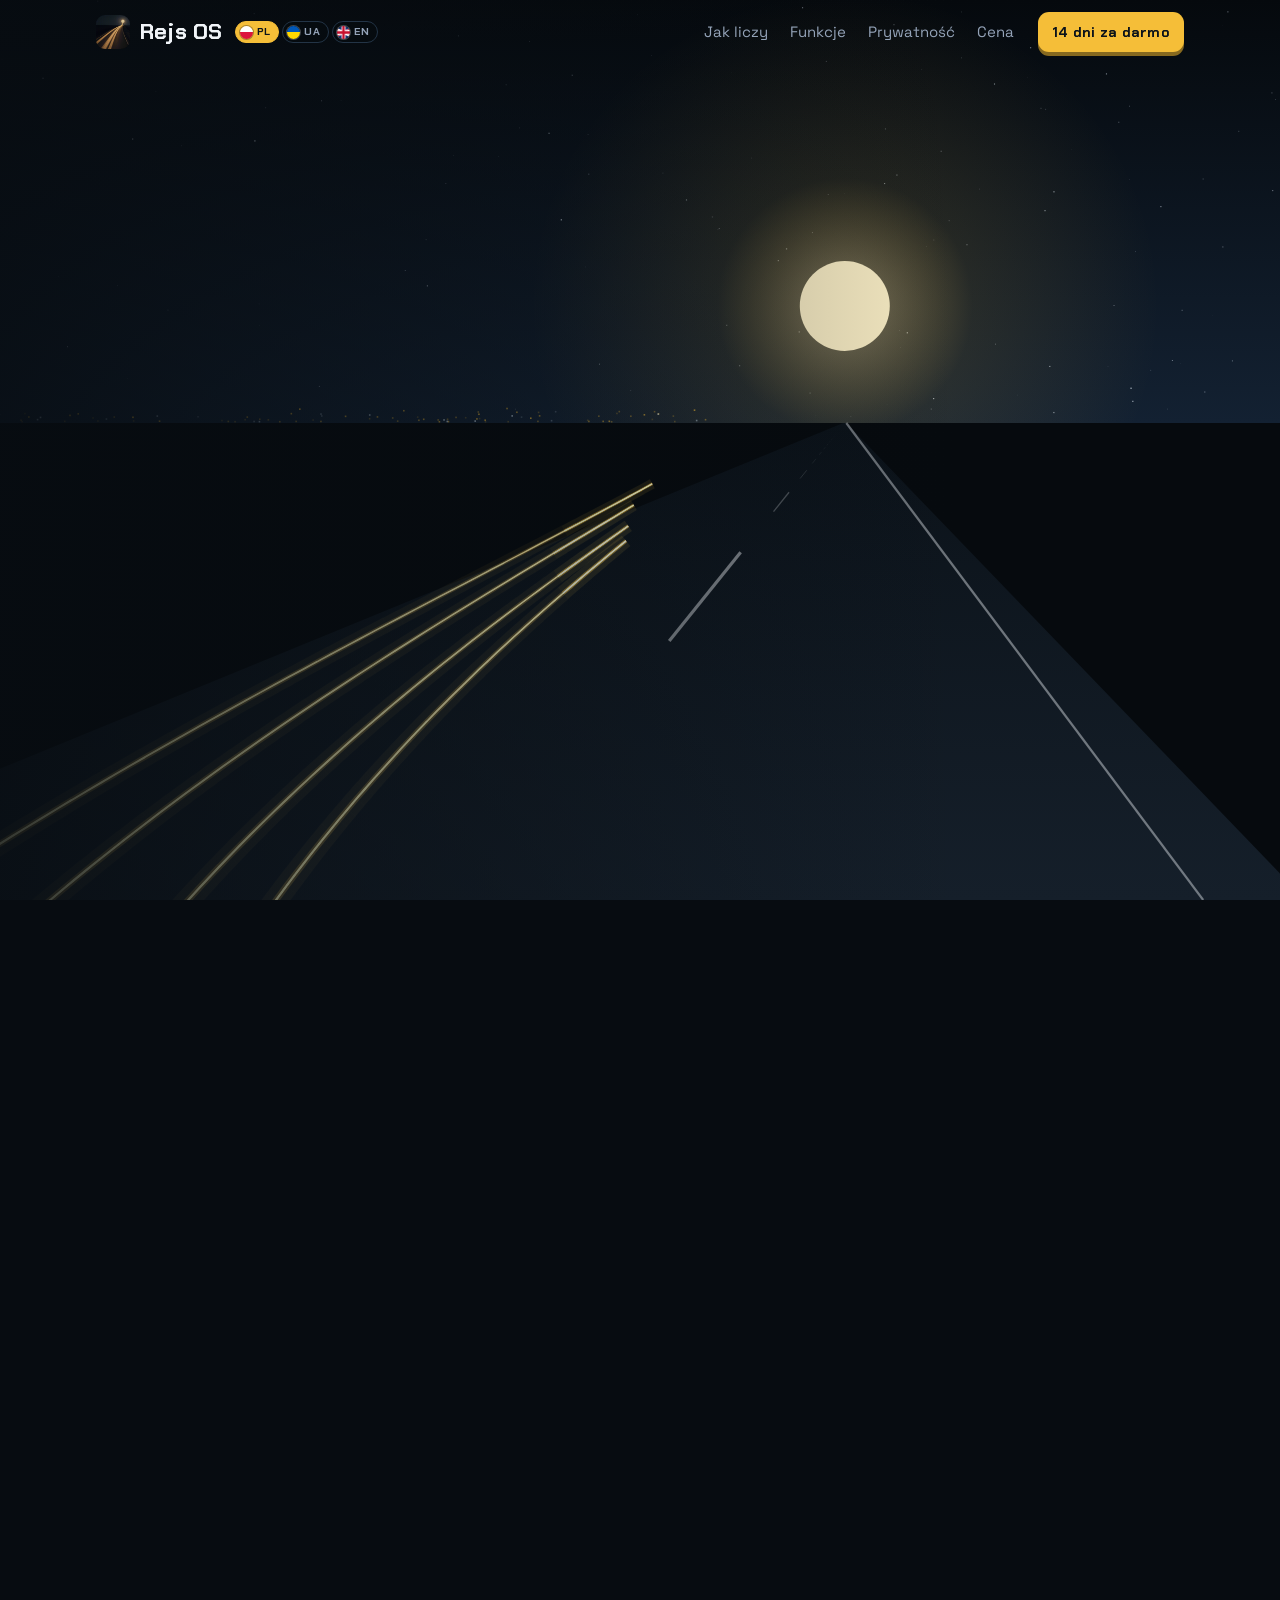
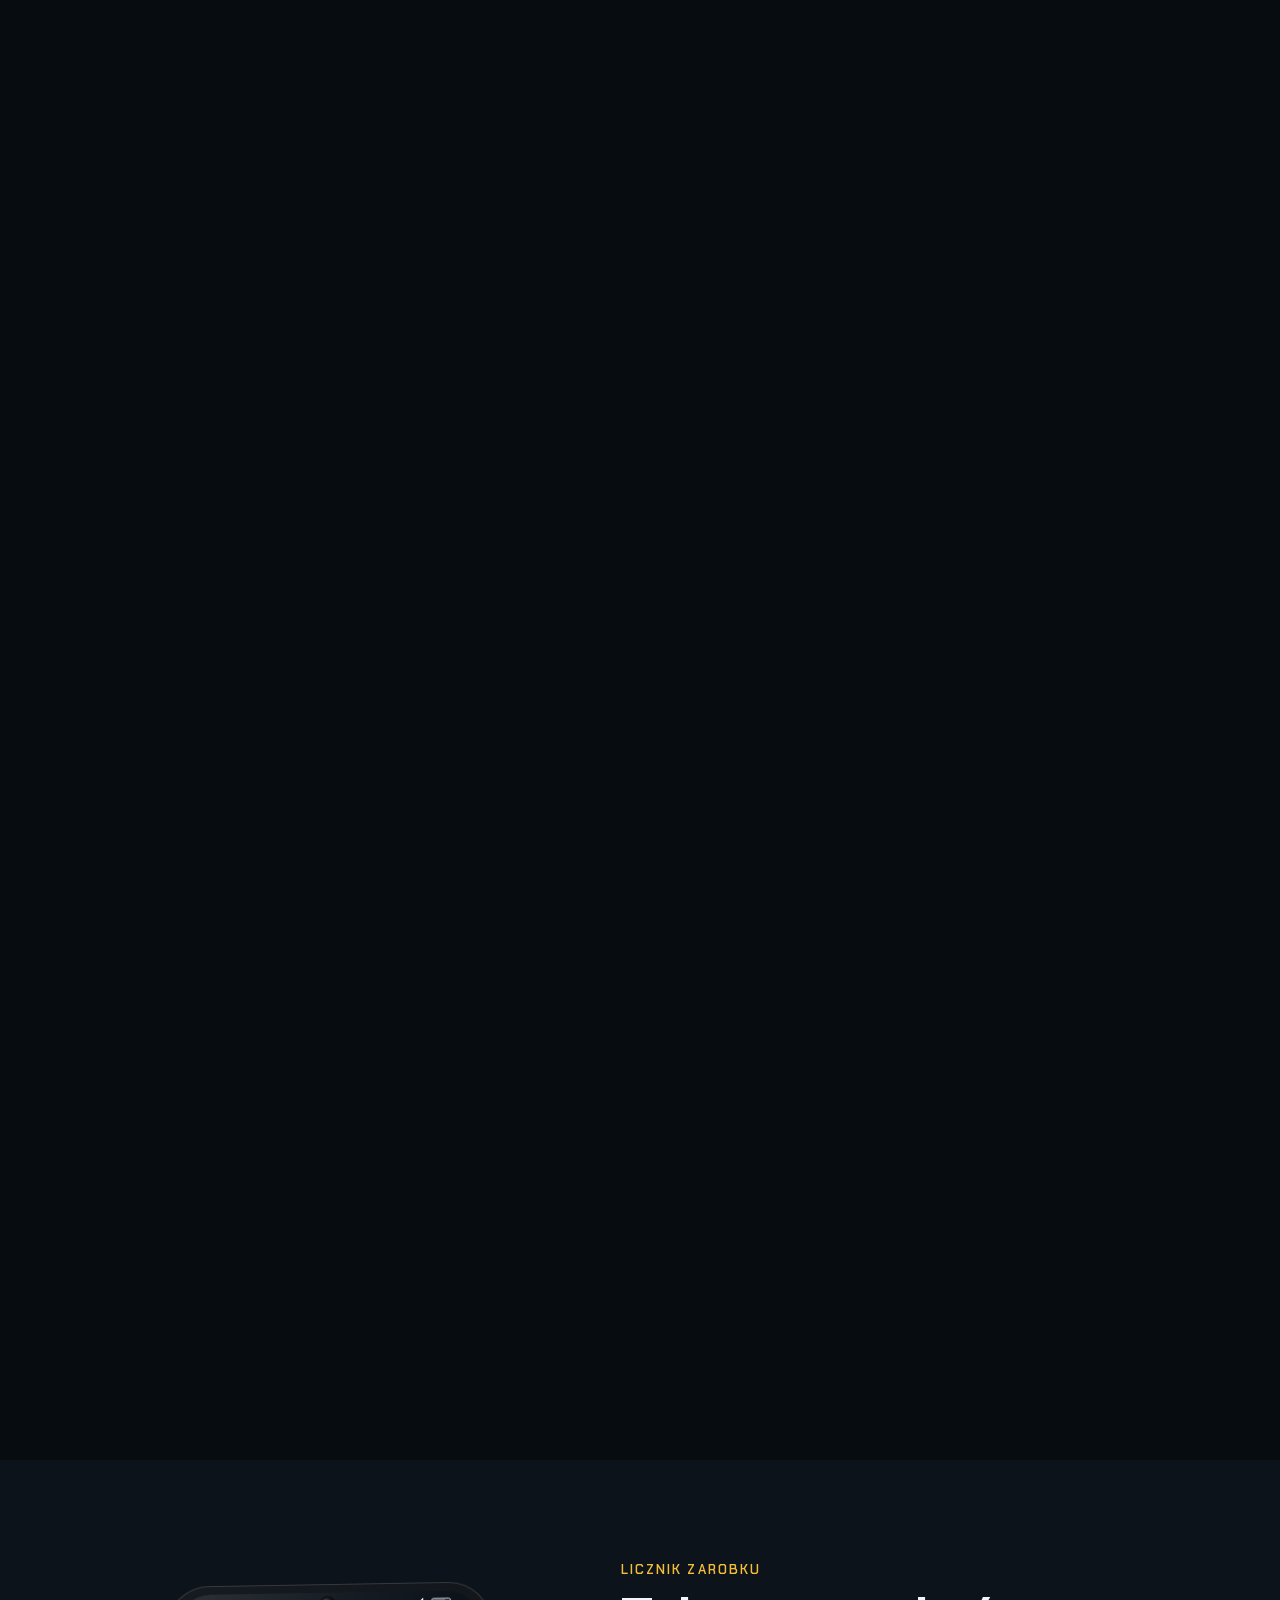
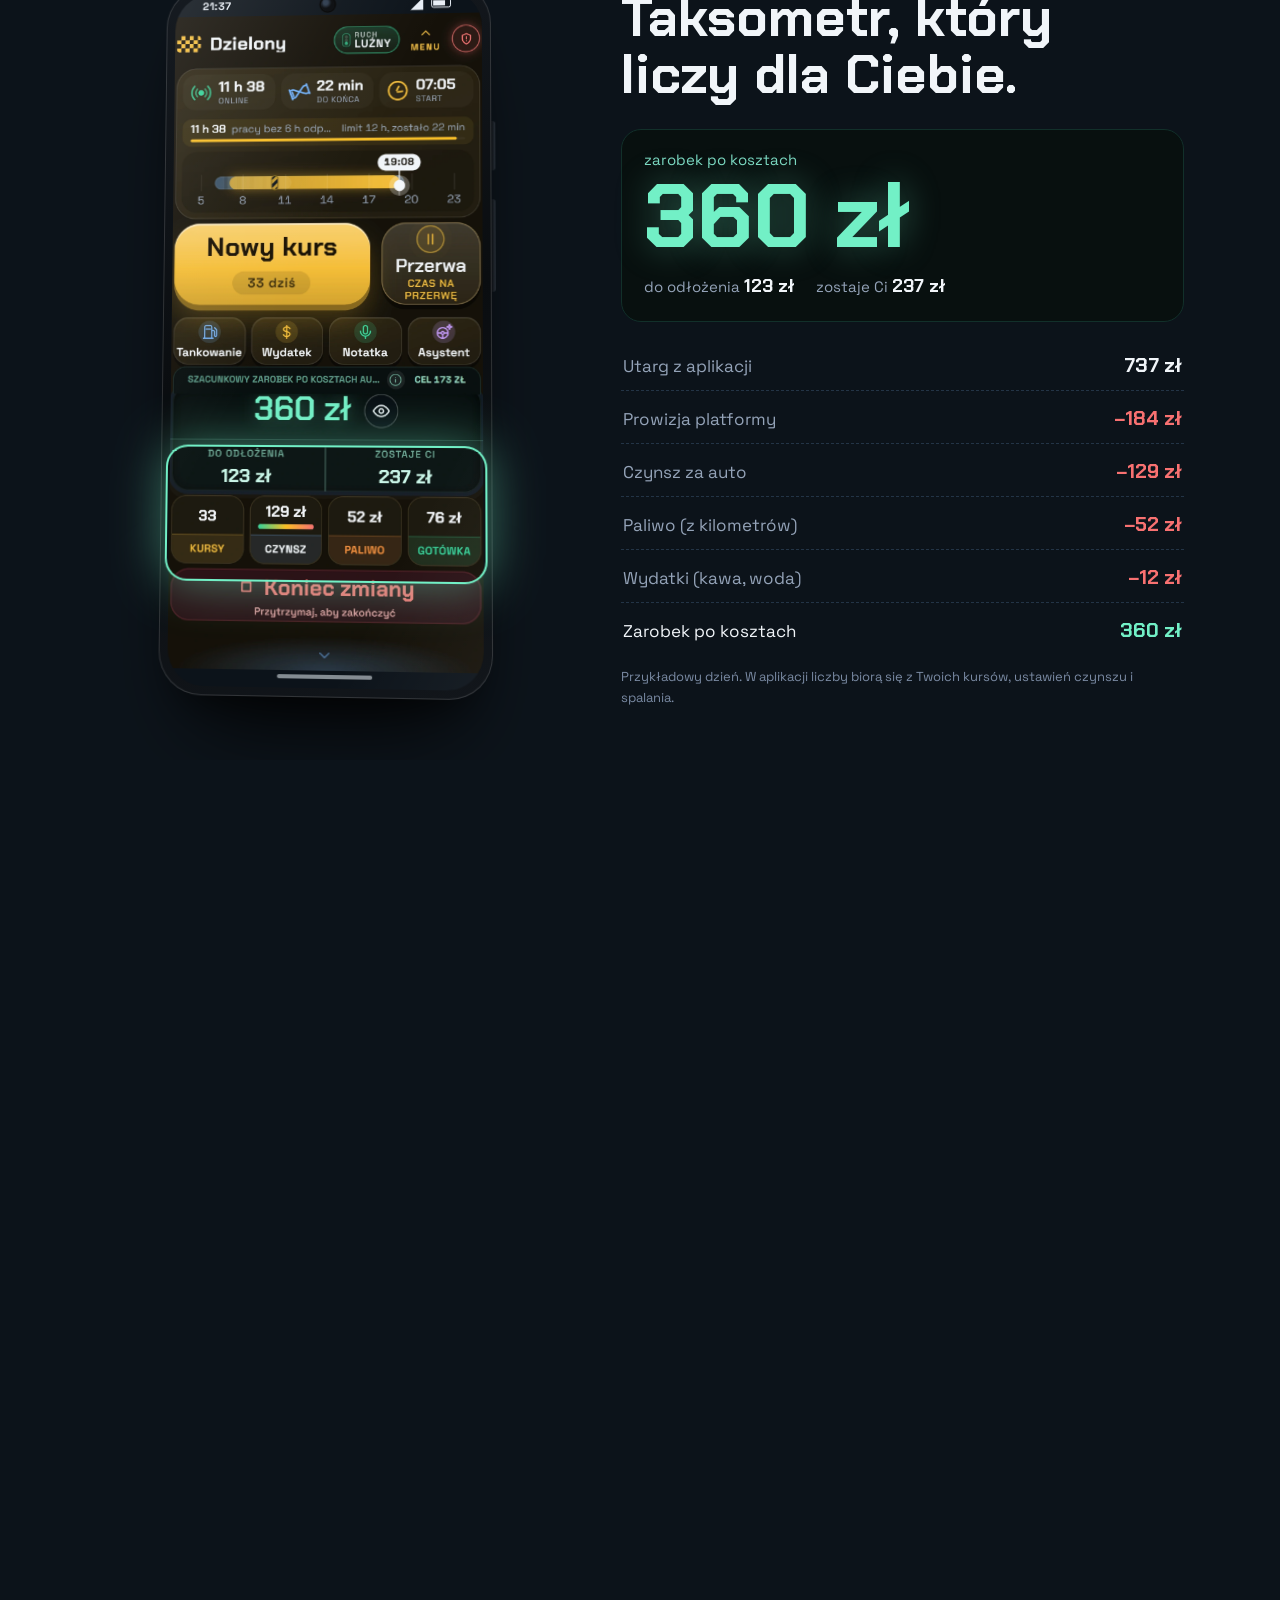
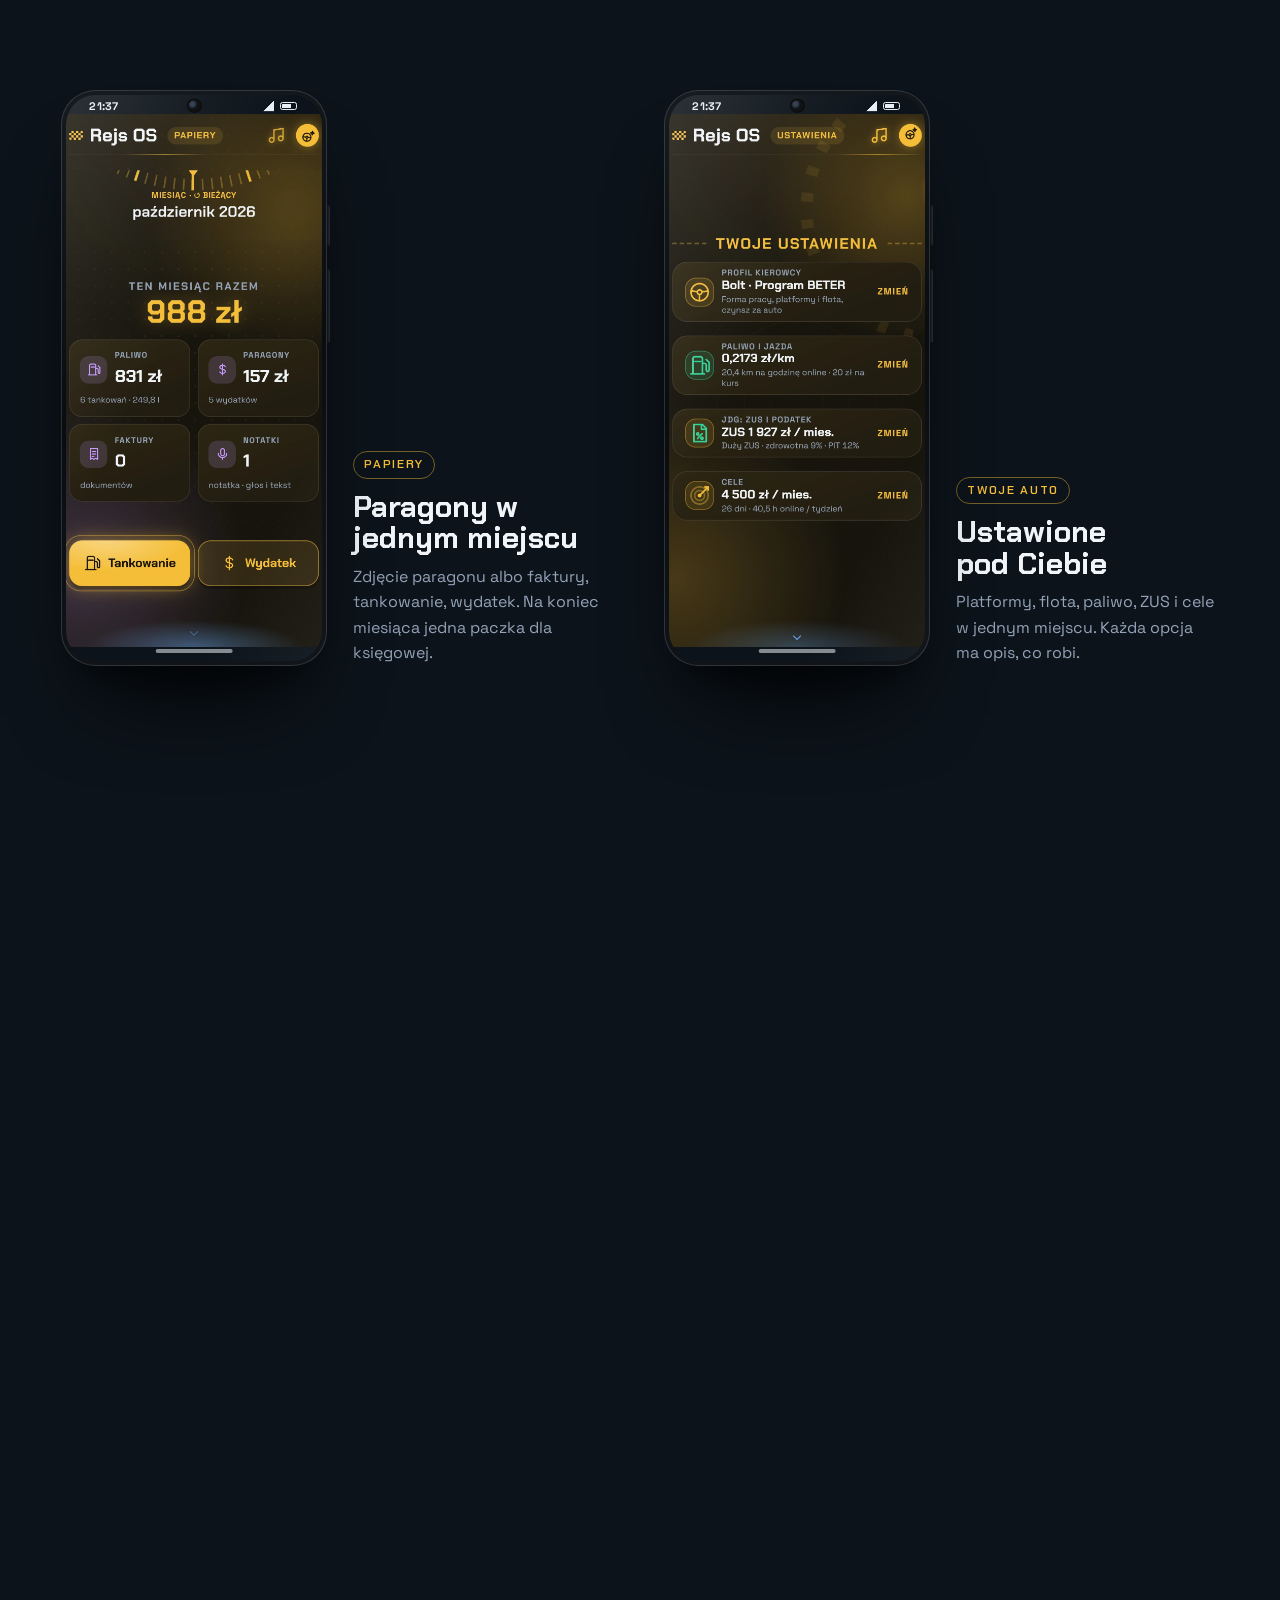
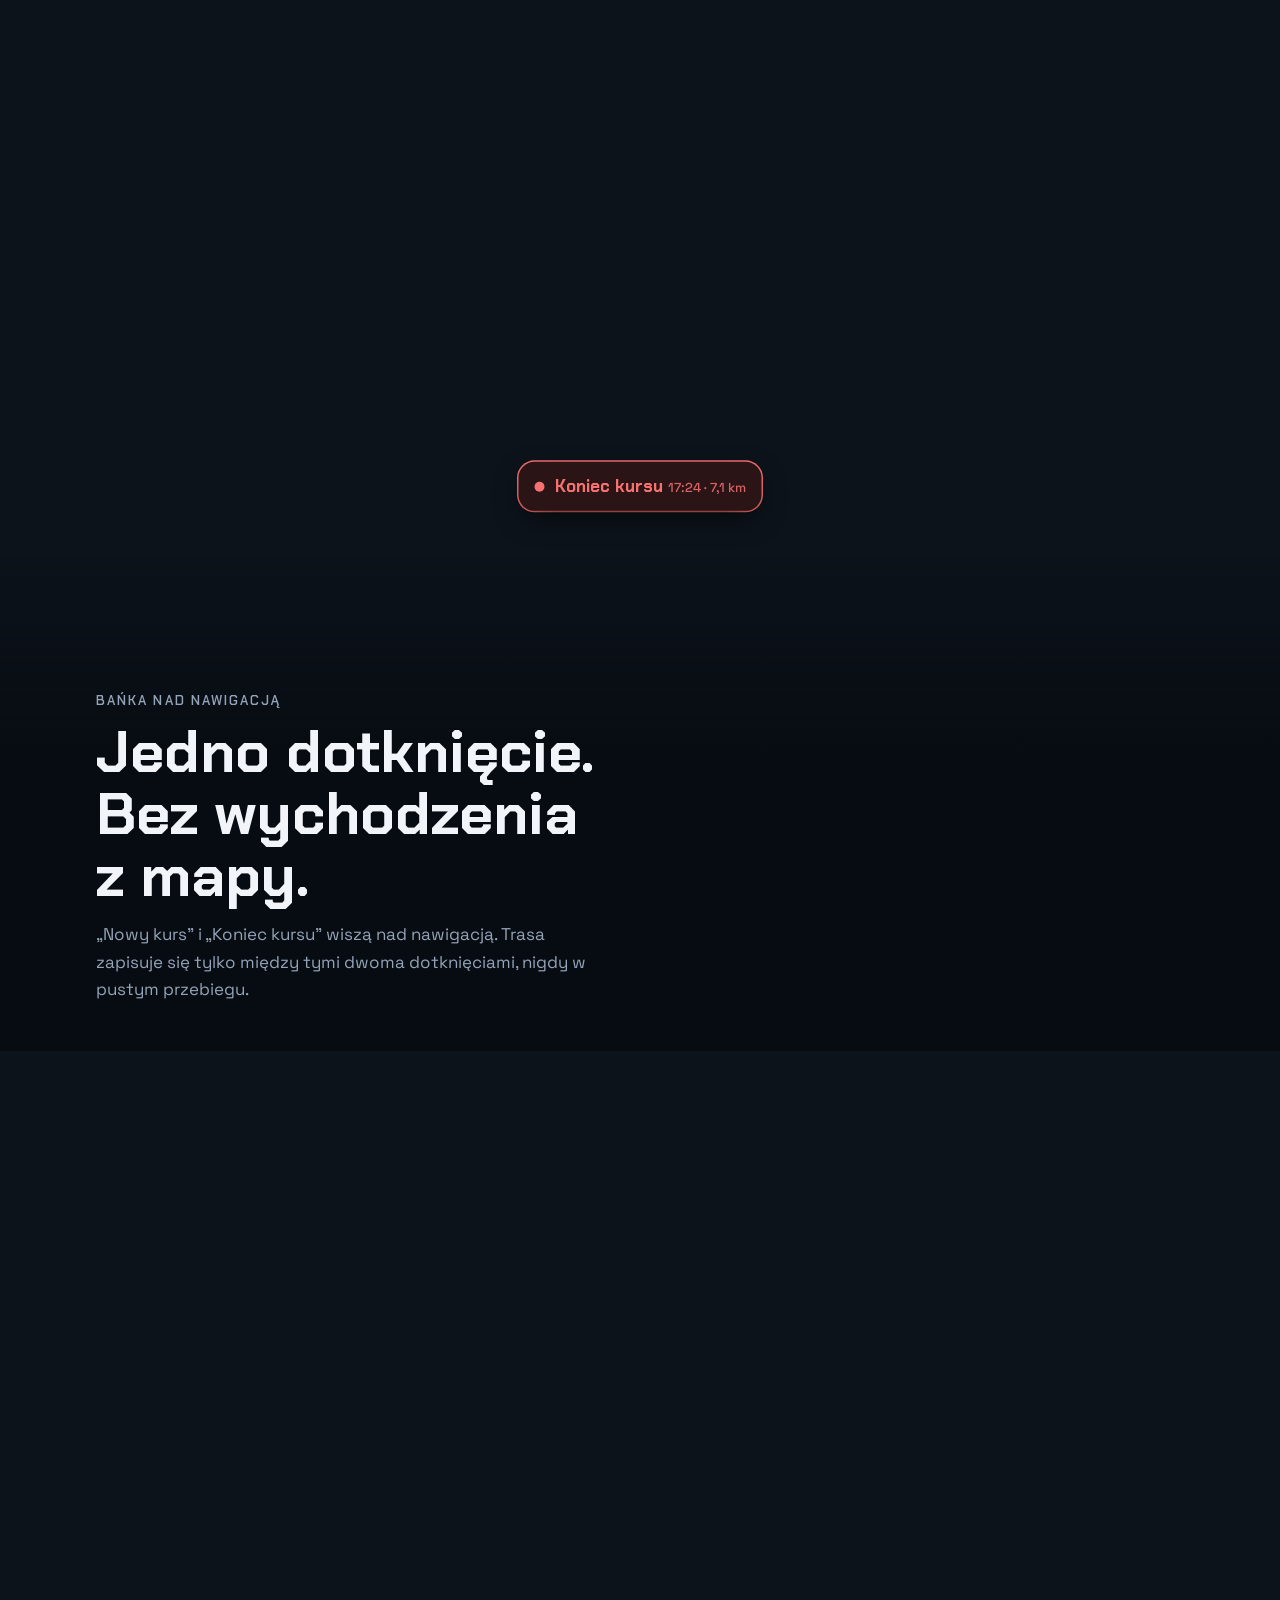
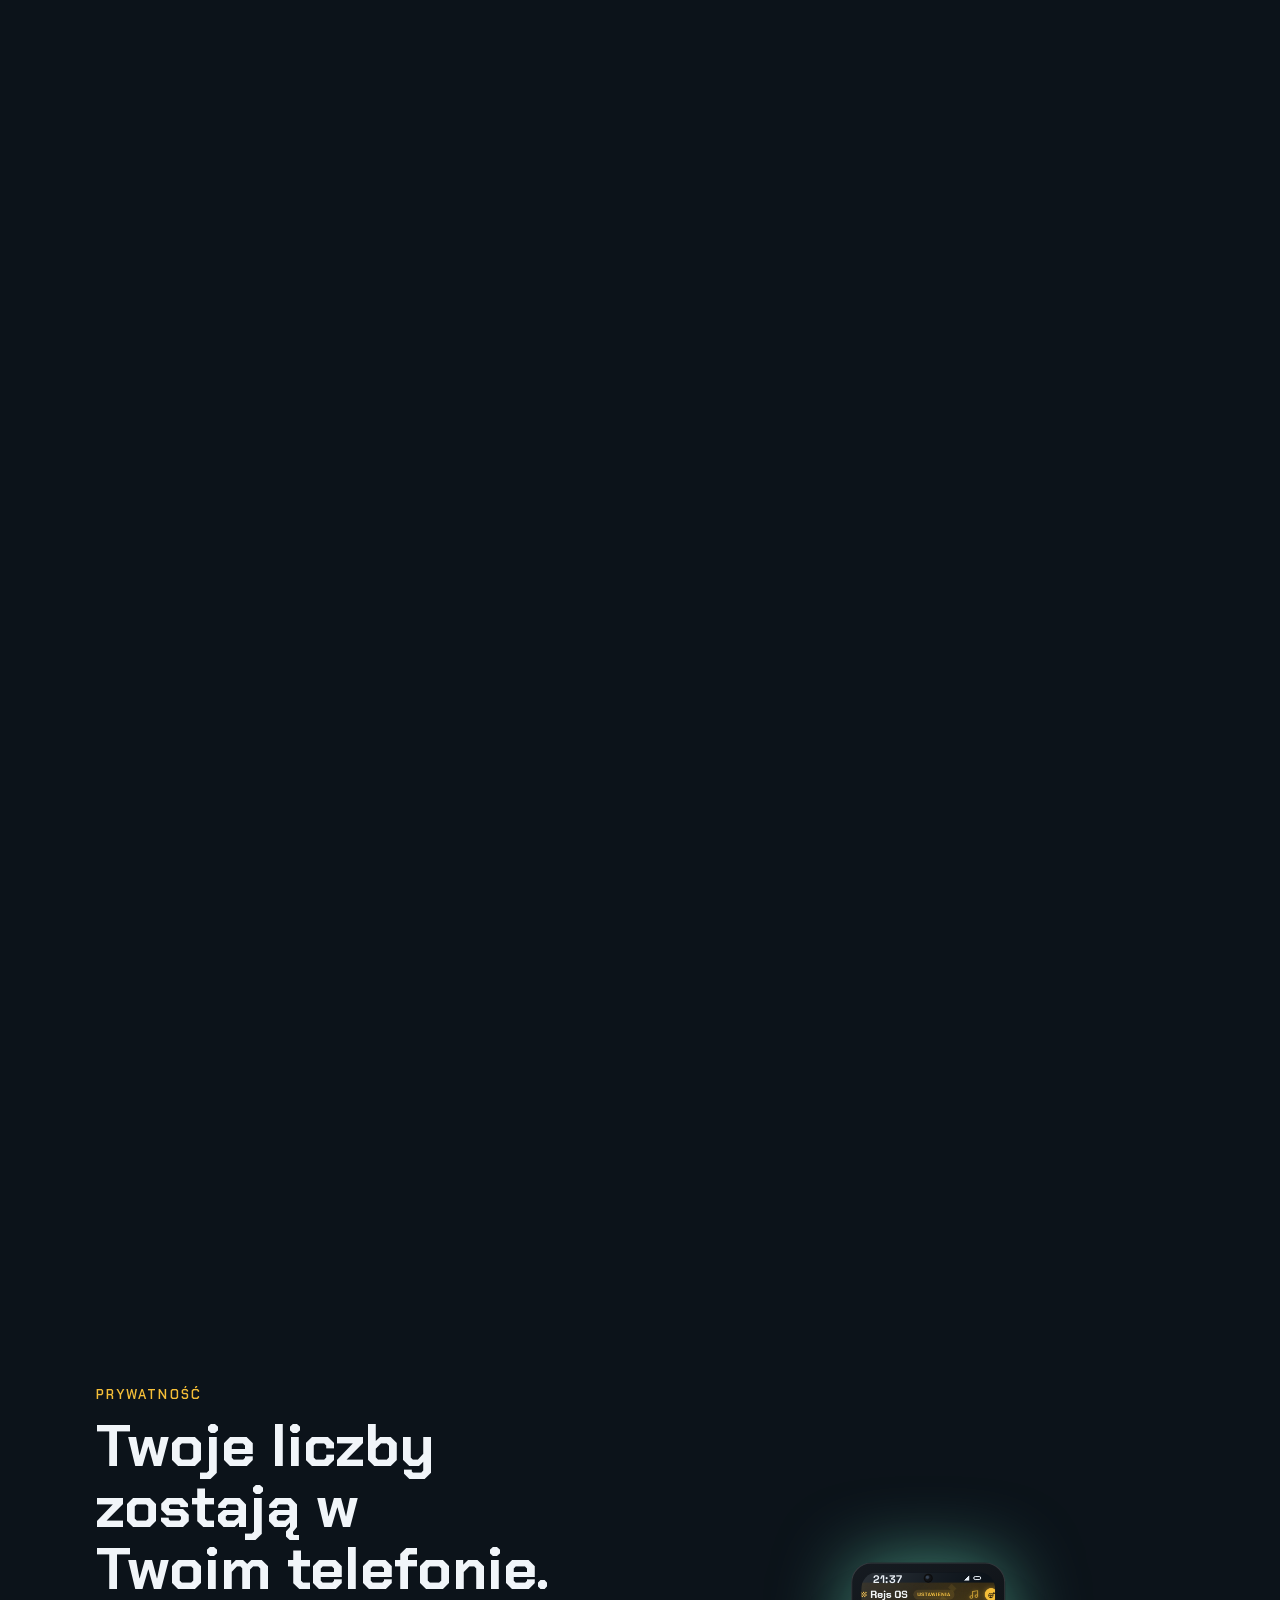
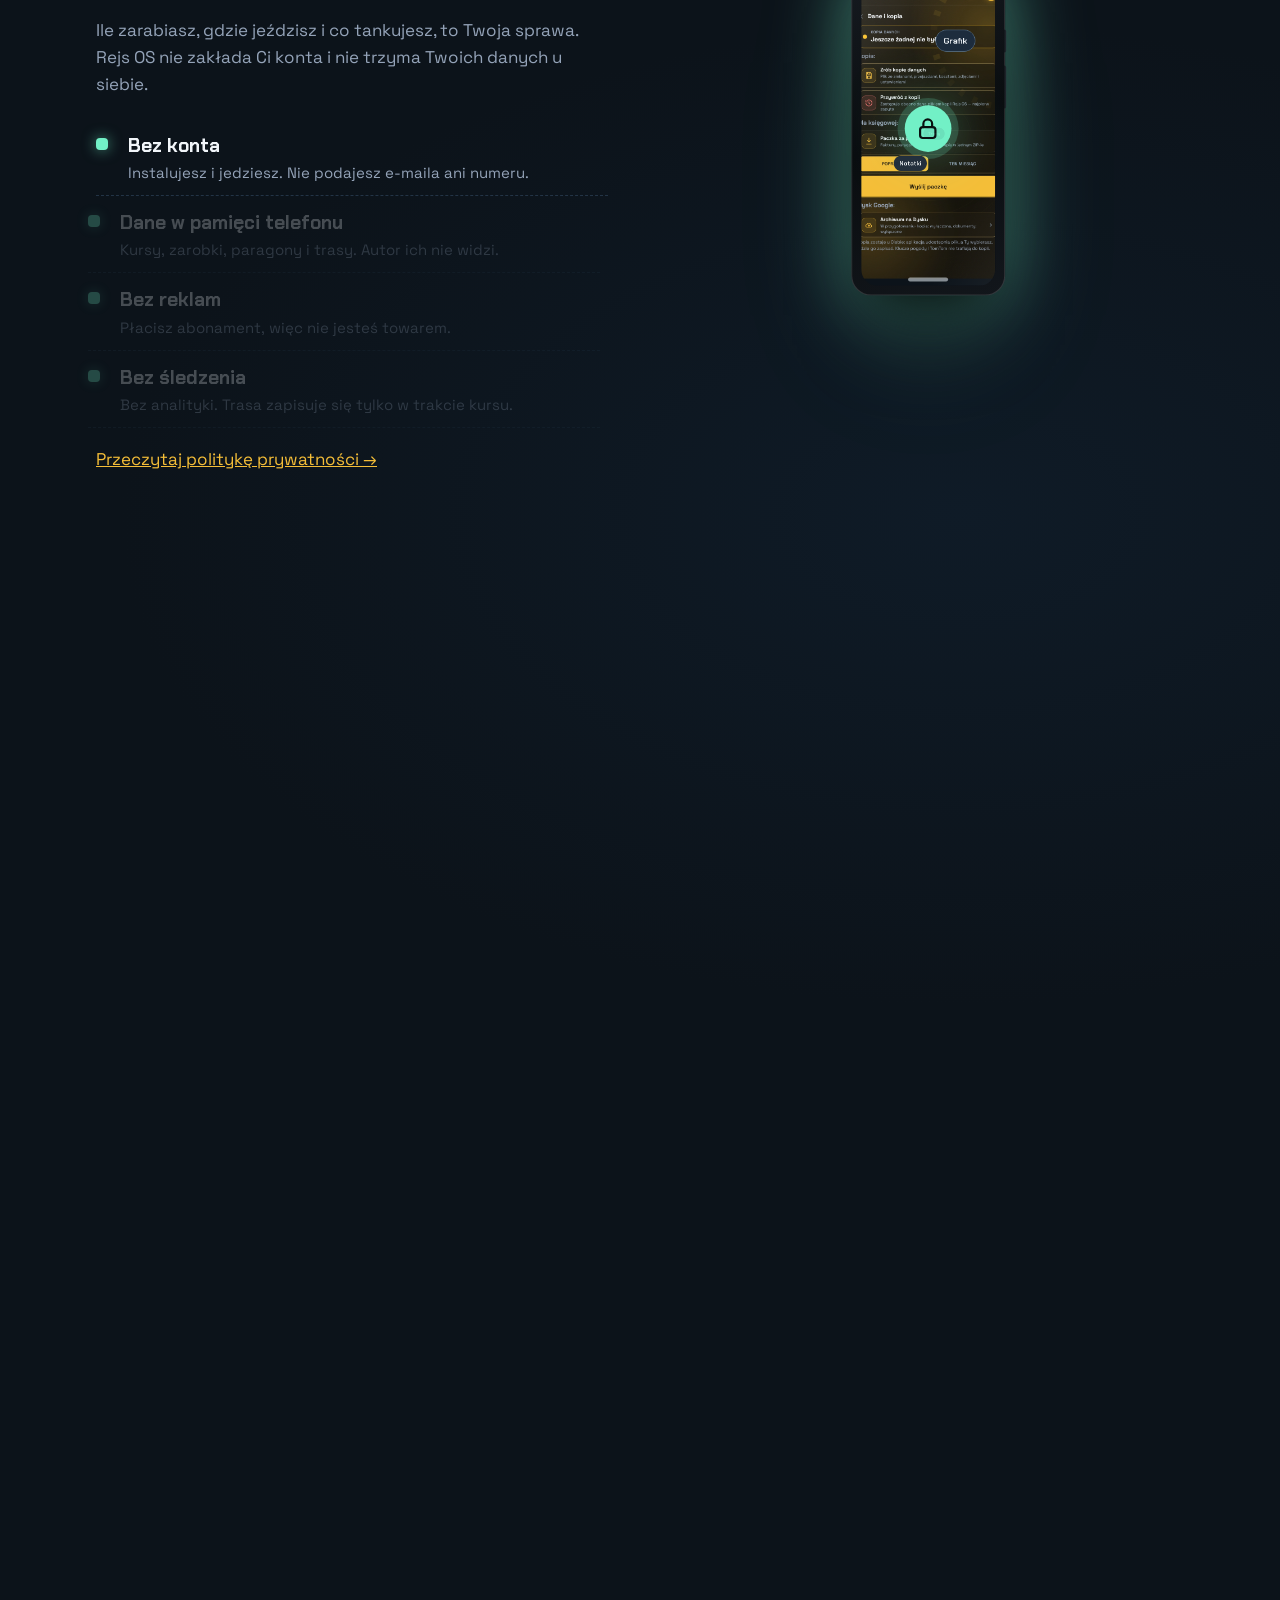
==== commit 0e1aba27: "Liczby zmiany 123/237 zł (po poprawkach podatków) Co-Authored-By: Claude Opus 5.5 <noreply@anthropic" ====
--- a/index.html
+++ b/index.html
@@ -92,7 +92,7 @@
             <div class="meter" aria-live="off">
               <div class="lbl" id="meter-lbl">utarg z aplikacji</div>
               <div class="big" id="meter-big">737 zł</div>
-              <div class="split" id="meter-split" hidden data-i18n="meter.split"><span>do odłożenia <b>116 zł</b></span><span>zostaje Ci <b>244 zł</b></span></div>
+              <div class="split" id="meter-split" hidden data-i18n="meter.split"><span>do odłożenia <b>123 zł</b></span><span>zostaje Ci <b>237 zł</b></span></div>
             </div>
             <ul class="lines">
               <li data-at="0.04" data-i18n="meter.l0"><span>Utarg z aplikacji</span><b>737 zł</b></li>
